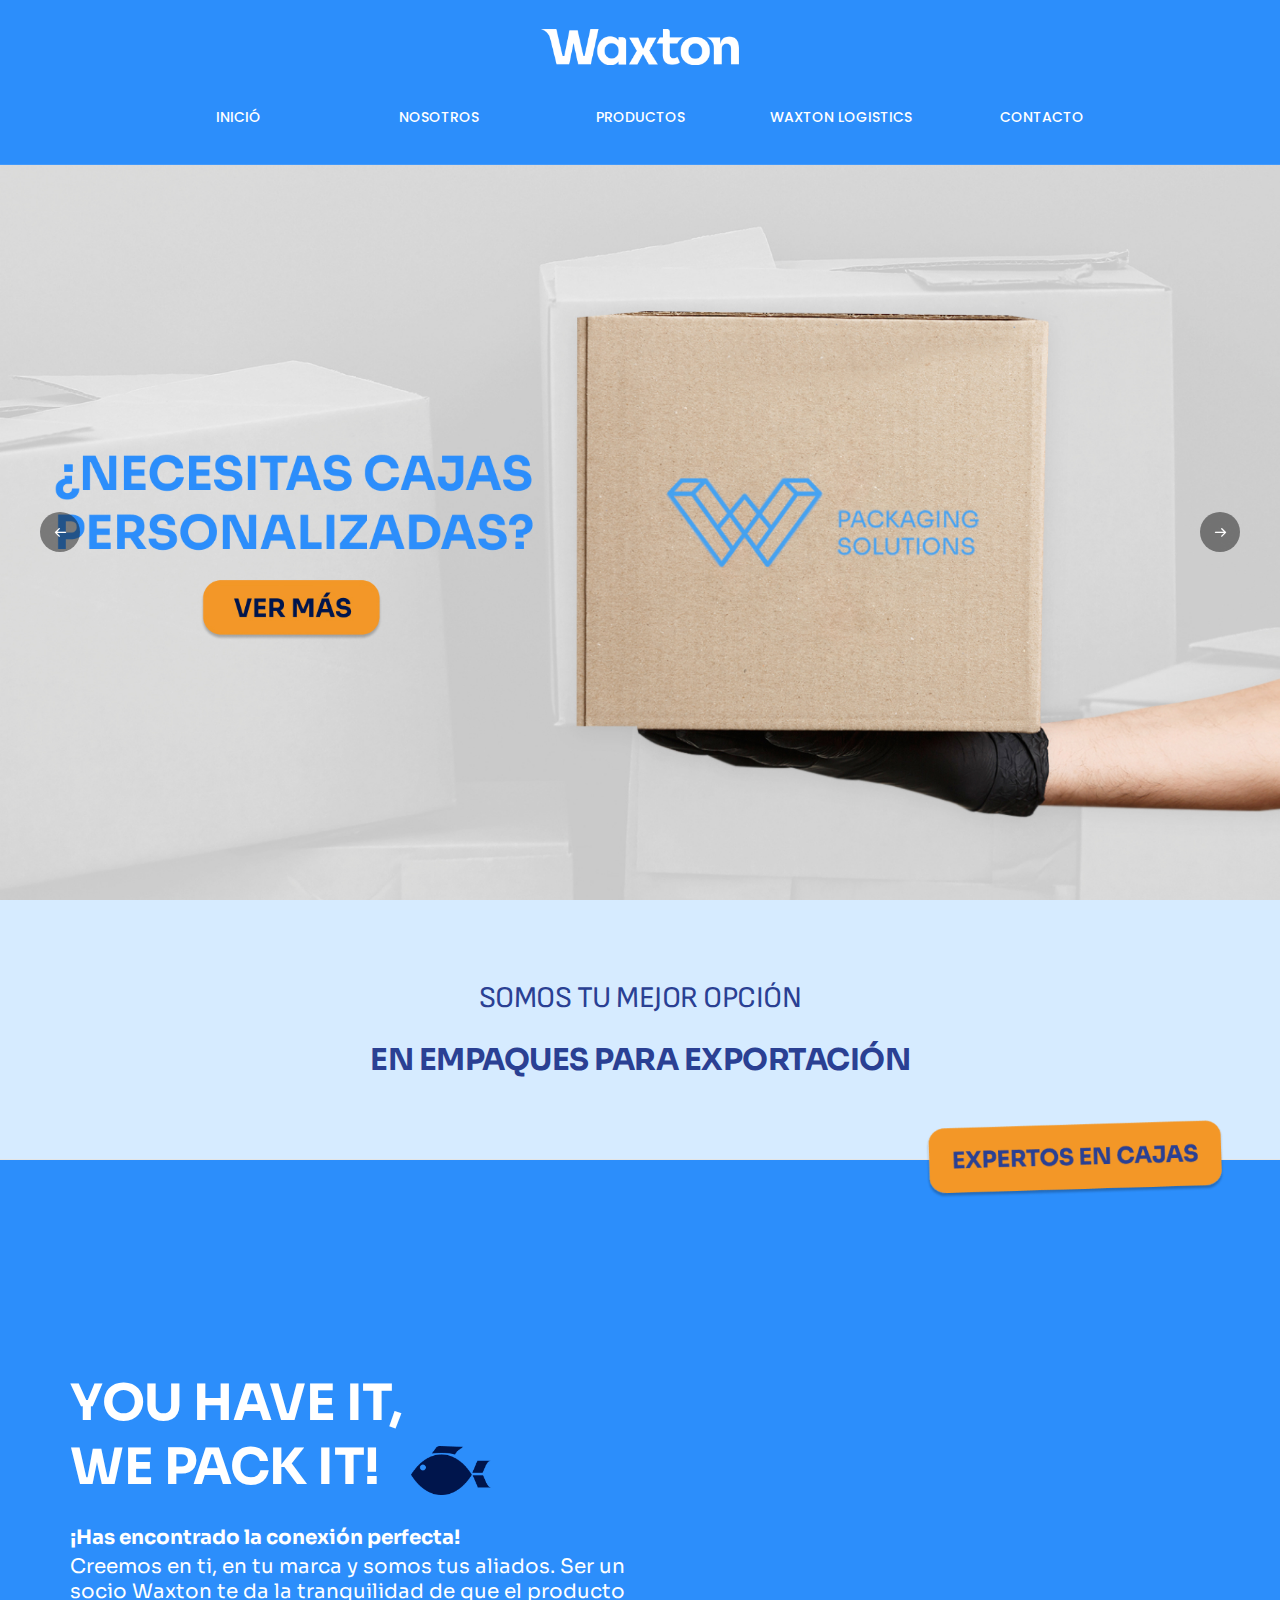
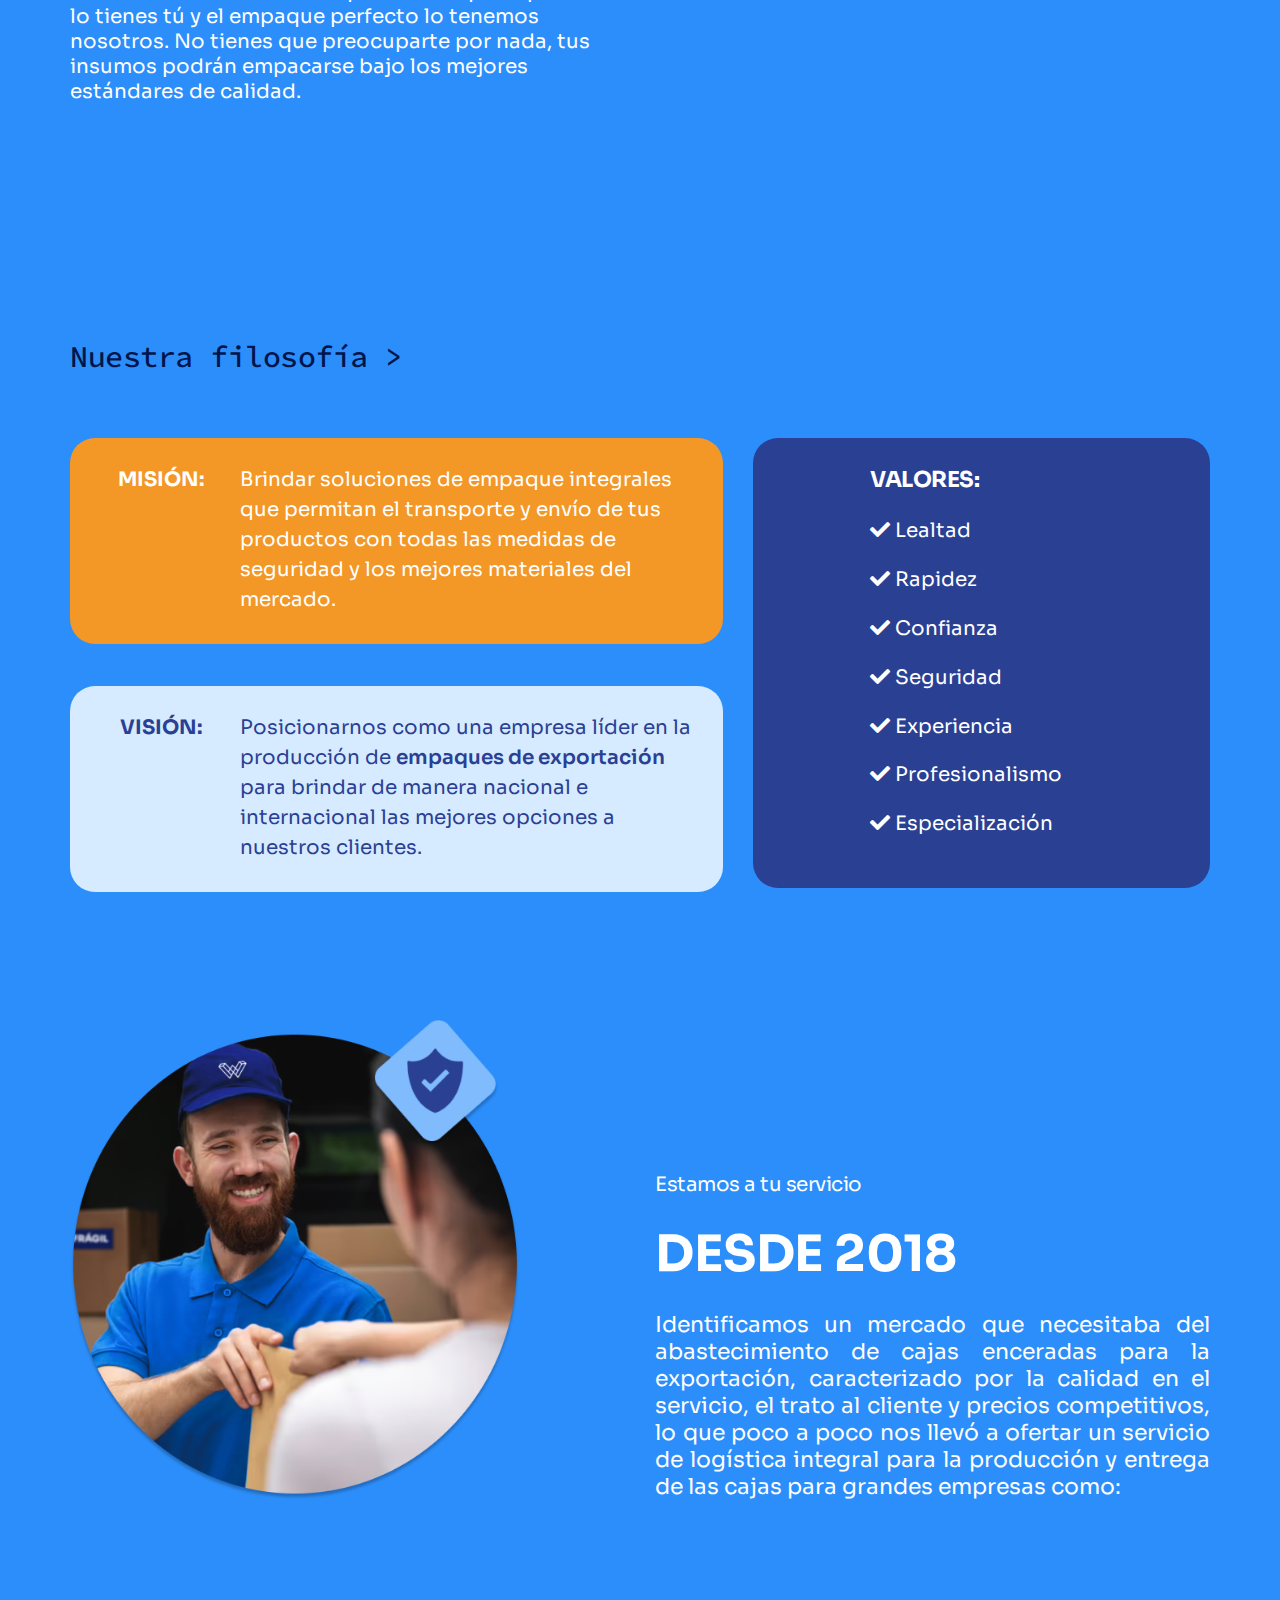
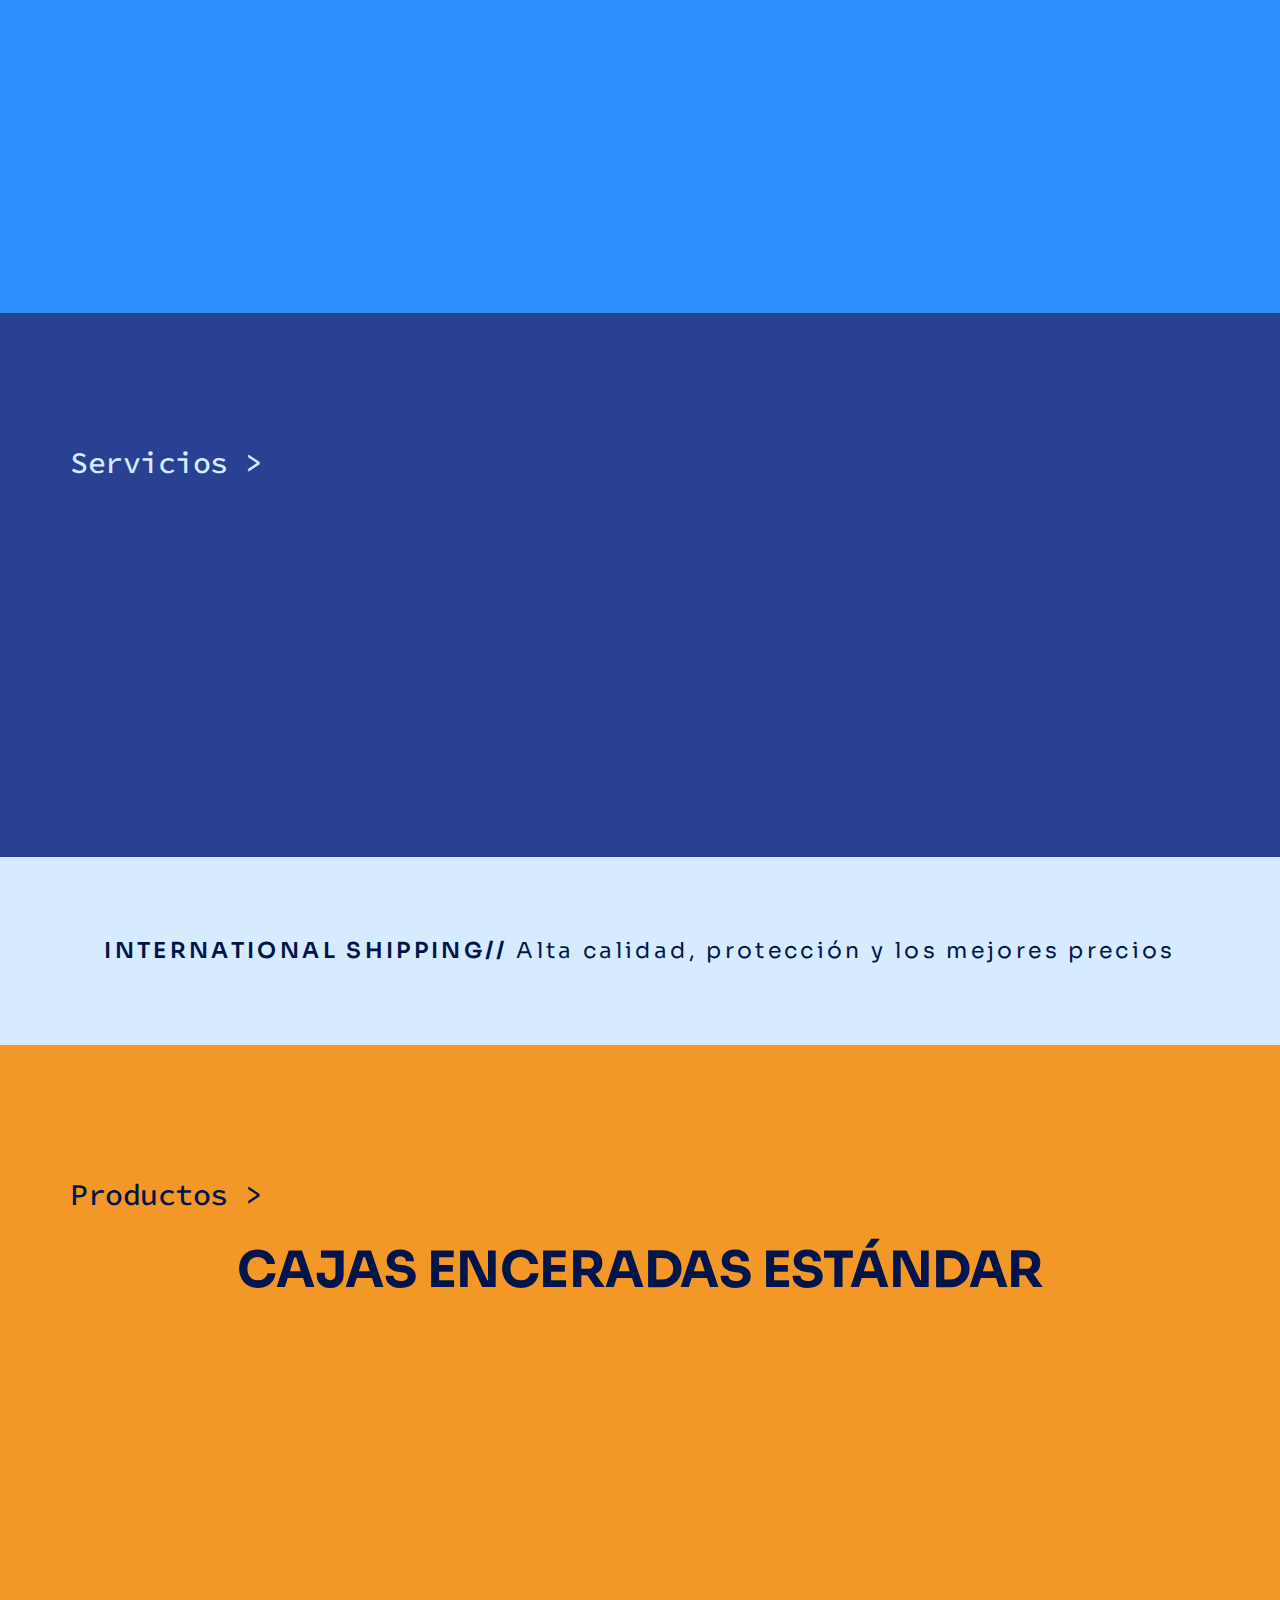
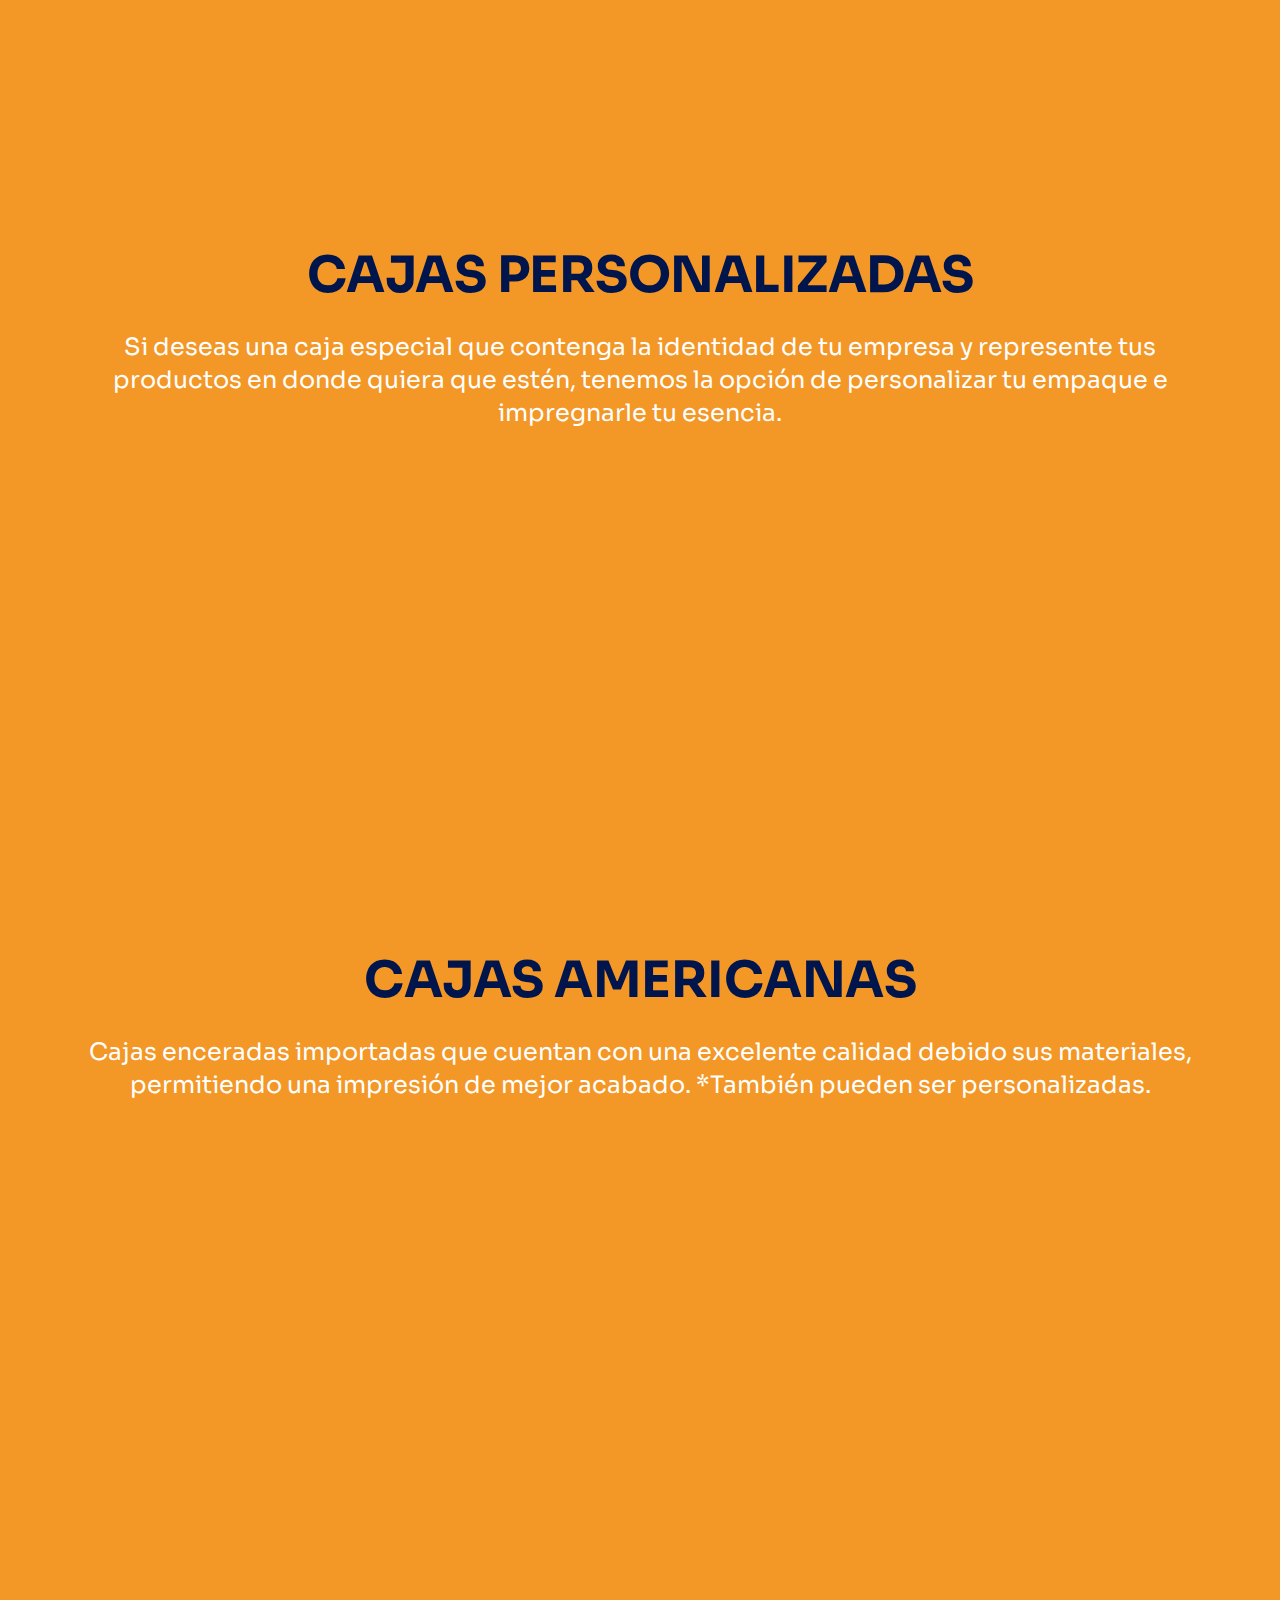
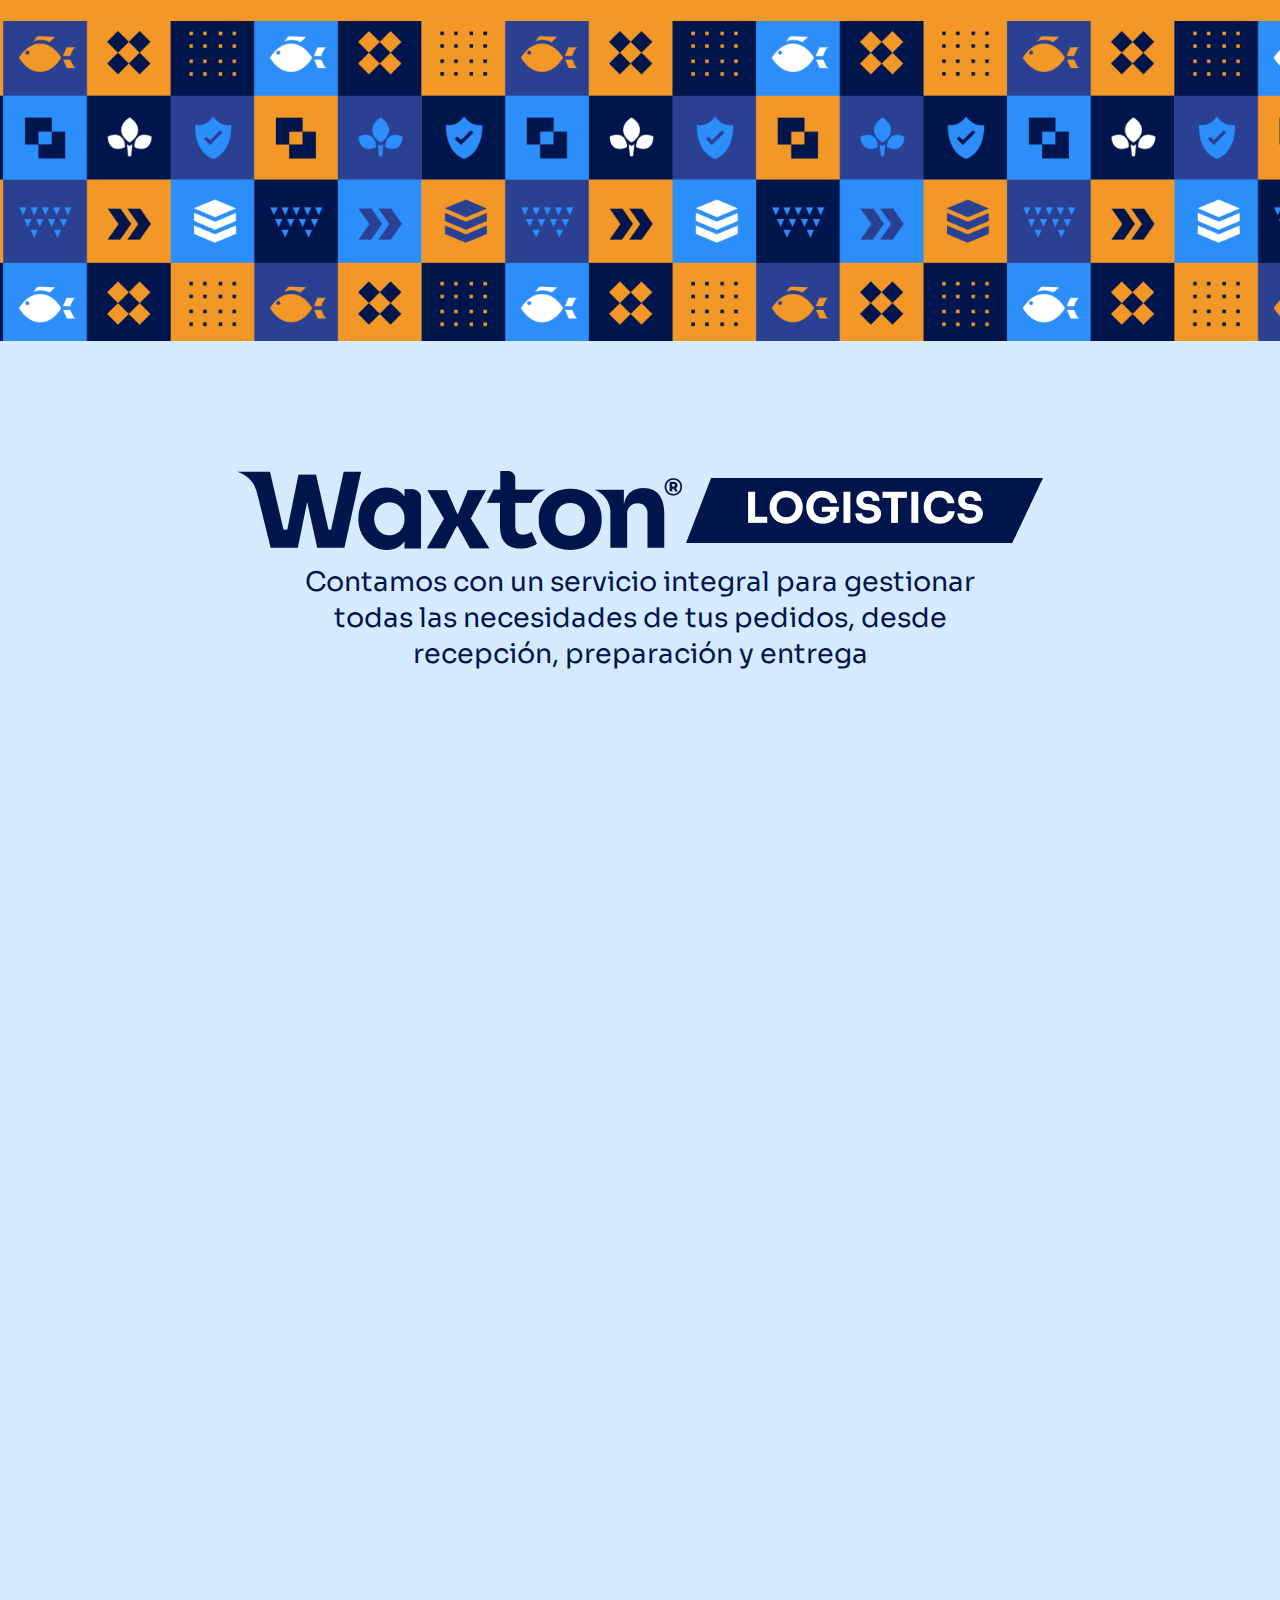
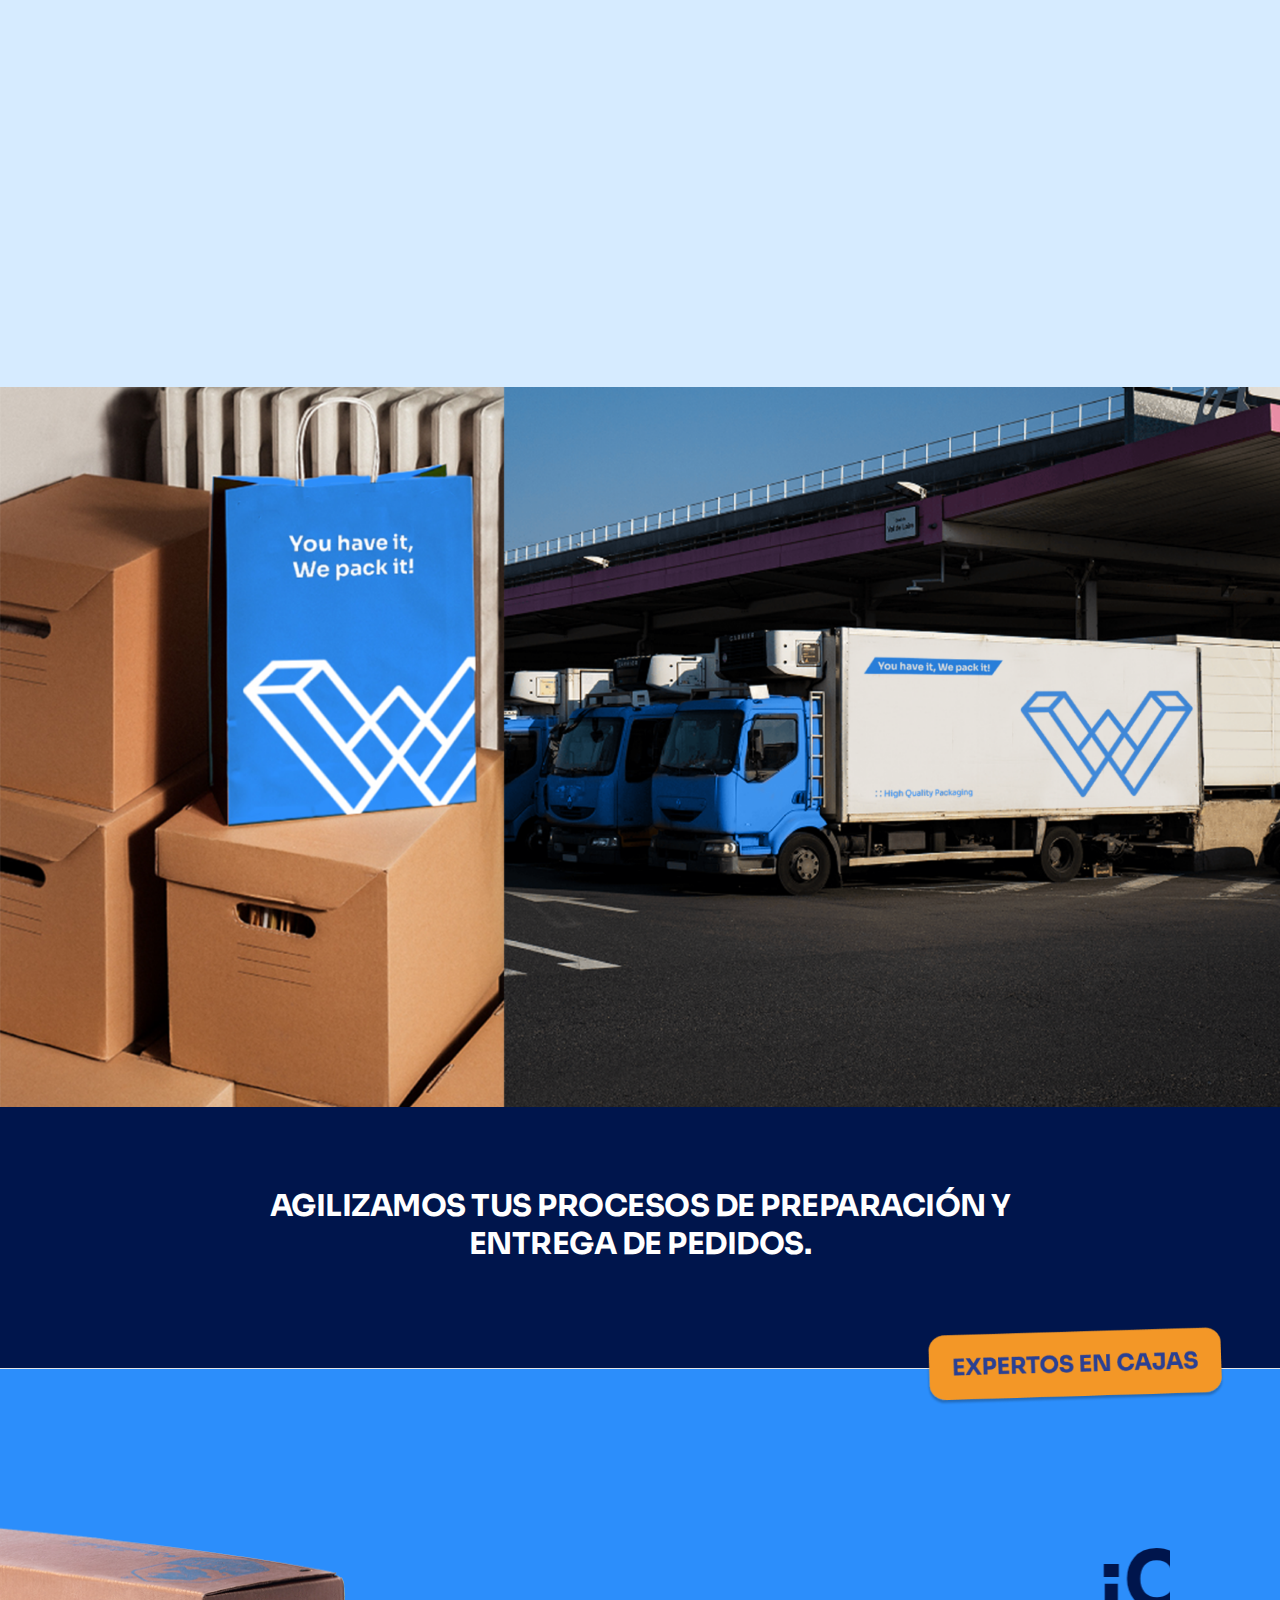
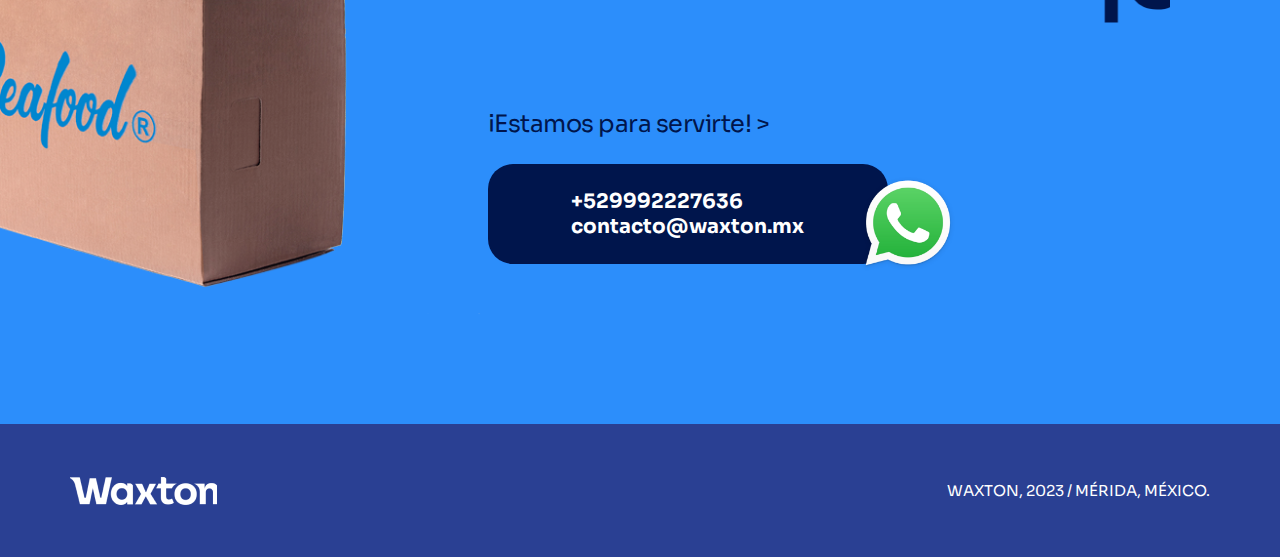
==== index.html @ 786e5a4b "Finish desing desktop" ====
<!doctype html>
<html class="no-js" lang="en">
    <head>
        <title>Waxton</title>
        <meta charset="utf-8">
        <meta http-equiv="X-UA-Compatible" content="IE=edge" />
        <meta name="author" content="ThemeZaa">
        <meta name="viewport" content="width=device-width,initial-scale=1.0,maximum-scale=1" />
        <meta name="description" content="Litho is a clean and modern design, BootStrap 5 responsive, business and portfolio multipurpose HTML5 template with 37+ ready homepage demos.">
        <!-- favicon icon -->
        <link rel="shortcut icon" href="images/favicon.png">
        <link rel="apple-touch-icon" href="images/apple-touch-icon-57x57.png">
        <link rel="apple-touch-icon" sizes="72x72" href="images/apple-touch-icon-72x72.png">
        <link rel="apple-touch-icon" sizes="114x114" href="images/apple-touch-icon-114x114.png">
        <!-- style sheets and font icons  -->
        <link rel="stylesheet" type="text/css" href="css/font-icons.min.css">
        <link rel="stylesheet" type="text/css" href="css/theme-vendors.min.css">
        <link rel="stylesheet" type="text/css" href="css/style.css" />
        <link rel="stylesheet" type="text/css" href="css/responsive.css" />
    </head>
    <body data-mobile-nav-style="classic">
        <!-- start header -->
        <header class="header-with-topbar">
            <nav class="navbar navbar-expand-lg navbar-dark flex-column justify-content-center border-bottom border-color-white-transparent header-light bg-client-blue navbar-boxed header-reverse-scroll top-space navbar-light fixed-top">
                <div class="container-fluid nav-header-container">
                    <div class="col-auto col-sm-6 col-lg-6  text-center">
                        <a class="navbar-brand" href="index.html">
                            <img src="images/logos/logo_waxton.png" data-at2x="images/logos/logo_waxton.png" alt="" class="default-logo">
                            <img src="images/logos/logo_waxton.png" data-at2x="images/logos/logo_waxton.png" alt="" class="alt-logo">
                            <img src="images/logos/logo_waxton.png" data-at2x="images/logos/logo_waxton.png" alt="" class="mobile-logo">
                        </a>
                    </div>
                </div>
                <div class="container-fluid nav-header-container">
                    <div class="col-auto col-lg-10 menu-order px-lg-0">
                        <button class="navbar-toggler float-end" type="button" data-bs-toggle="collapse" data-bs-target="#navbarNav" aria-controls="navbarNav" aria-label="Toggle navigation">
                            <span class="navbar-toggler-line"></span>
                            <span class="navbar-toggler-line"></span>
                            <span class="navbar-toggler-line"></span>
                            <span class="navbar-toggler-line"></span>
                        </button>
                        <div class="collapse navbar-collapse justify-content-center" id="navbarNav">
                            <ul class="navbar-nav alt-font">
                                <li class="nav-item dropdown megamenu">
                                    <a href="#inicio" class="nav-link">INICIÓ</a>
                                </li>
                                <li class="nav-item dropdown simple-dropdown">
                                    <a href="#nosotros" class="nav-link">NOSOTROS</a>
                                </li>
                                <li class="nav-item dropdown simple-dropdown">
                                    <a href="#productos" class="nav-link">PRODUCTOS</a>
                                </li>
                                <li class="nav-item dropdown megamenu">
                                    <a href="javascript:void(0);" class="nav-link">WAXTON LOGISTICS</a>
                                    
                                </li>
                                <li class="nav-item dropdown megamenu ">
                                    <a href="#contacto" class="nav-link">CONTACTO</a>
                                </li>
                            </ul>
                        </div>
                    </div>
                </div>
            </nav>
        </header>
        <!-- end header -->
        <div class="main-content">
            <!-- start section -->
            <section id="inicio" class="p-0" >
                <div class="container-fluid position-relative">
                    <div class="row">
                        <div class="swiper-container white-move full-screen p-0 md-h-650px sm-h-500px" data-slider-options='{ "slidesPerView": 1, "loop": true, "autoplay": { "delay": 4500, "disableOnInteraction": false },  "pagination": { "el": ".swiper-pagination", "clickable": true }, "navigation": { "nextEl": ".swiper-button-next-nav", "prevEl": ".swiper-button-previous-nav" }, "keyboard": { "enabled": true, "onlyInViewport": true }, "effect": "slide" }'>

                            <div class="swiper-wrapper">
                                <!-- start slider item -->
                                <div class="swiper-slide cover-background" style="background-image:url('images/slider/slider_1.jpg');">
                                    <!-- <div class="container h-100">
                                        <div class="row justify-content-left h-100">
                                            <div class="col-12 col-xl-5 col-sm-7 d-flex flex-column justify-content-center text-center align-items-center  h-100">
                                                <h1 class="slider-text-1">¿NECESITAS CAJAS PERSONALIZADAS?</h1>
                                                <a href="#!" class="btn btn-client">VER MÁS</a>
                                            </div>
                                        </div>
                                    </div> -->
                                </div>
                                <!-- end slider item -->
                                <!-- start slider item -->
                                <div class="swiper-slide cover-background" style="background-image:url('images/slider/montajespañol_1.png');">
                                    
                                </div>
                                <!-- end slider item -->
                                <!-- start slider item -->
                                <div class="swiper-slide cover-background" style="background-image:url('images/slider/Waxton.jpg');">

                                </div>
                                <!-- end slider item -->                          
                            </div>
                            <!-- start slider pagination -->
                            <div class="swiper-pagination swiper-light-pagination d-sm-none"></div>
                            <!-- end slider pagination -->
                            <!-- start slider navigation -->
                            <div class="swiper-button-next-nav swiper-button-next rounded-circle slider-navigation-style-07 d-none d-sm-flex"><i class="feather icon-feather-arrow-right"></i></div>
                            <div class="swiper-button-previous-nav swiper-button-prev rounded-circle slider-navigation-style-07 d-none d-sm-flex"><i class="feather icon-feather-arrow-left"></i></div>
                            <!-- end slider navigation -->
                        </div>
                    </div>
                </div>
            </section>
            <!-- end section -->
            <!-- start section -->
            <section class="half-section bg-client-blue2 border-bottom border-color-medium-gray">
                <div class="container position-relative">
                    <div class="row justify-content-center">
                        <div class="col-xl-8 text-center">
                            <h4 class="banner-subtitle">SOMOS TU MEJOR OPCIÓN</h4>
                            <h2 class="banner-title">EN EMPAQUES PARA EXPORTACIÓN</h2>
                        </div>
                        
                    </div>
                    <img class="position-absolute posicionamiento-button" src="images/icons/expertos-en-cajas.png" alt="button expertos">
                </div>
                
            </section>
            <!-- end section -->
            <!-- start section -->
            <section id="nosotros" class="background-position-left-bottom bg-client-blue background-no-repeat position-relative">
                <div class="container">
                    <div class="row align-items-center">
                        <div class="col-12 col-lg-6 ">
                            <h5 class="title-section-web-pack" data-wow-delay="0.1s">
                                YOU HAVE IT, <br>
                                WE PACK IT! &nbsp; <img width="80" height="50" src="images/icons/icon_pez.png" alt=""> 
                            </h5>
                            <span class="sub-title-section-web-pack mb-3">¡Has encontrado la conexión perfecta!</span>
                            <p class="parrafo-section-web-pack">
                                Creemos en ti, en tu marca y somos tus aliados. Ser un socio Waxton te da la tranquilidad de que el producto lo tienes tú y el empaque perfecto lo tenemos nosotros. No tienes que preocuparte por nada, tus insumos podrán empacarse bajo los mejores estándares de calidad.
                            </p>
                            
                        </div>
                        <div class="col-12 col-lg-6 position-relative z-index-1 md-margin-50px-bottom sm-margin-35px-bottom wow animate__fadeIn p-0" data-wow-delay="0.1s">
                            <img src="images/CAJA_1.png" alt="Imagen caja" />
                        </div>
                        
                    </div>
                </div>
                <div class="container padding-ten-top">
                    <div class="row">
                        <div class="col-xl-12 text-left">
                            <h3 class="title-filosofia">Nuestra filosofía ></h3>
                        </div>
                    </div>
                </div>
                <div class="container padding-three-top " >
                    <div class="row">
                        <div class="col-xl-7 ">
                            <div class="container bg-orange-client p-2rem mb-5">
                                <div class="row">
                                    <div class="col-xl-3 p-0 text-center">
                                        <span class="mision-title">MISIÓN:</span>
                                    </div>
                                    <div class="col-xl-9 p-0">
                                        <span class="info-mision">
                                            Brindar soluciones de empaque integrales que permitan el transporte y envío de tus productos con todas las medidas de seguridad y los mejores materiales del mercado.
                                        </span>
                                    </div>
                                </div>
                            </div>
                            <div class="container bg-client-blue2 border-radius-25px p-2rem">
                                <div class="row">
                                    <div class="col-xl-3 p-0 text-center">
                                        <span class="vision-title">VISIÓN:</span>
                                    </div>
                                    <div class="col-xl-9 p-0">
                                        <span class="info-vision">
                                            Posicionarnos como una empresa líder en la producción de <strong>empaques de exportación</strong>  para brindar de manera nacional e internacional las mejores opciones a nuestros clientes.
                                        </span>
                                    </div>
                                </div>
                            </div>
                        </div>
                        <div class="col-xl-5">
                            
                            <div class="container bg-client-blue3 p-2rem border-radius-25px">
                                <div class="row justify-content-center">
                                    <div class="col-xl-7 section-valores">
                                        <h3 class="valores-title">VALORES:</h3>
                                        <ul class="list-valores" >
                                            <li><i class="fa fa-check mr-5" aria-hidden="true"></i> Lealtad</li>
                                            <li><i class="fa fa-check mr-5" aria-hidden="true"></i> Rapidez</li>
                                            <li><i class="fa fa-check mr-5" aria-hidden="true"></i> Confianza</li>
                                            <li><i class="fa fa-check mr-5" aria-hidden="true"></i> Seguridad</li>
                                            <li><i class="fa fa-check mr-5" aria-hidden="true"></i> Experiencia</li>
                                            <li><i class="fa fa-check mr-5" aria-hidden="true"></i> Profesionalismo</li>
                                            <li><i class="fa fa-check mr-5" aria-hidden="true"></i> Especialización</li>
                                                  
                                        </ul>
                                    </div>
                                </div>
                            </div>
                        </div>
                    </div>
                </div>
                <div  class="container padding-ten-top">
                    <div class="row">
                        <div class="col-xl-6">
                            <img width="450" src="images/logos/Group_8.png" alt="Group_8">
                        </div>
                        <div class="col-xl-6 container-info">
                            <h4 class="info-subtitle">Estamos a tu servicio</h4>
                            <h2 class="info-title">DESDE 2018</h2>
                            <span class="info-description">
                                Identificamos un mercado que necesitaba del abastecimiento de cajas enceradas para la exportación, caracterizado por la calidad en el servicio, el trato al cliente y precios competitivos, lo que poco a poco nos llevó a ofertar un servicio de logística integral para la producción y entrega de las cajas para grandes empresas como:
                            </span>
                        </div>
                    </div>
                </div>
                <div class="container padding-ten-top">
                    <div class="row row-cols-1 row-cols-lg-4 row-cols-sm-2 client-logo-style-03 align-items-flex-end">
                        <!-- start client logo item -->
                        <div class="col text-center sm-no-margin wow animate__fadeIn" data-wow-delay="0.2s">
                            <a href="#" class="client-logo"><img alt="" src="images/empresas/juanFish.png"></a>
                        </div>
                        <!-- end client logo item -->
                        <!-- start client logo item -->
                        <div class="col text-center sm-no-margin wow animate__fadeIn" data-wow-delay="0.4s">
                            <a href="#" class="client-logo"><img alt="" src="images/empresas/Fish.png"></a>
                        </div>
                        <!-- end client logo item -->
                        <!-- start client logo item -->
                        <div class="col text-center sm-no-margin wow animate__fadeIn" data-wow-delay="0.6s">
                            <a href="#" class="client-logo"><img alt="" src="images/empresas/global_fisheries.png"></a>
                        </div>
                        <!-- end client logo item -->
                        <!-- start client logo item -->
                        <div class="col text-center sm-no-margin wow animate__fadeIn" data-wow-delay="0.8s">
                            <a href="#" class="client-logo"><img alt="" src="images/empresas/donsaro-seafood.png"></a>
                        </div>
                        <!-- end client logo item -->
                    </div>
                </div>

            </section>
            <!-- end section -->
            <!-- start section -->
            <section id="servicios" class="background-position-left-bottom background-no-repeat bg-client-blue3" >
                <div class="container">
                    <div class="row">
                        <div class="col-xl-6">
                            <h2 class="title-servicios">Servicios ></h2>
                        </div>
                    </div>
                </div>
                <div class="container padding-three-top">
                    <div class="row align-items-center">
                        <div class="col-12 col-lg-6 position-relative z-index-1 md-margin-50px-bottom sm-margin-35px-bottom wow animate__fadeIn" data-wow-delay="0.1s">
                            <div class="swiper-slide box-shadow-small box-shadow-extra-large-hover">
                                <div class="position-relative container-produccion padding-3-rem-all md-padding-4-rem-lr">
                                    <div class="bg-orange-client text-small font-weight-500 alt-font text-blue-client text-uppercase position-absolute top-minus-15px right-33 padding-5px-tb padding-20px-lr text-button-card">PRODUCCIÓN</div>
                                    <span class="text-pruduccion">
                                        Fabricación de cajas de cartón enceradas para la exportación de productos.
                                    </span>
                                    <img class="text-small font-weight-500 alt-font text-blue-client text-uppercase position-absolute bottom-minus-24px right-6 padding-5px-tb padding-20px-lr text-button-card" src="images/icons/icon-produccion.png" alt="Icon produccion" width="120">

                                    
                                </div>
                            </div>
                        </div>
                        <div class="col-12 col-lg-6 position-relative z-index-1 md-margin-50px-bottom sm-margin-35px-bottom wow animate__fadeIn" data-wow-delay="0.1s">
                            <div class="swiper-slide box-shadow-small box-shadow-extra-large-hover">
                                <div class="position-relative container-produccion padding-3-rem-all md-padding-4-rem-lr">
                                    <div class="bg-orange-client text-small font-weight-500 alt-font text-blue-client text-uppercase position-absolute top-minus-15px right-33 padding-5px-tb padding-20px-lr text-button-card">LOGÍSTICA</div>
                                    <span class="text-pruduccion">
                                        Servicio de logística: <br>
                                        Almacenamiento, servicio de entregas e inventario.
                                    </span>
                                    <img class="text-small font-weight-500 alt-font text-blue-client text-uppercase position-absolute bottom-minus-24px right-6 padding-5px-tb padding-20px-lr text-button-card" src="images/icons/icon-logistica.png" alt="Icon logística" width="120">

                                    
                                </div>
                            </div>
                        </div>
                    </div>
                </div>
            </section>
            <!-- end section -->
            <!-- start section -->
            <section class="half-section bg-client-blue2 border-bottom border-color-medium-gray">
                <div class="container ">
                    <div class="row justify-content-center">
                        <div class="col-xl-12 text-center">
                            <h2 class="banner-title2"> <strong>INTERNATIONAL SHIPPING//</strong> Alta calidad, protección y los mejores precios</h2>
                        </div>
                        
                    </div>
                </div>
            </section>
            <!-- end section -->
            <!-- start section -->
            <section id="productos" class="background-position-left-bottom background-no-repeat bg-orange-client border-radius-0px" >
                <div class="container">
                    <div class="row">
                        <div class="col-xl-6">
                            <h2 class="title-productos">Productos ></h2>
                        </div>
                    </div>
                </div>
                <div class="container">
                    <div class="row justify-content-center">
                        <div class="col-xl-12 ">
                            <h2 class="title-productos-cards">CAJAS ENCERADAS ESTÁNDAR</h2>
                        </div>
                    </div>
                </div>
                <div class="container padding-three-top">
                    <div class="row align-items-center">
                        <div class="col-12 col-lg-4 position-relative z-index-1 md-margin-50px-bottom sm-margin-35px-bottom wow animate__fadeIn" data-wow-delay="0.1s">
                            <div class="swiper-slide box-shadow-small box-shadow-extra-large-hover">
                                <div class="position-relative container-product md-padding-4-rem-lr">
                                    <img loading="lazy" src="images/cards/card-1.png" alt="card 1">
                                    <div class="bg-client-blue4 text-small font-weight-500 alt-font text-blue-client text-uppercase position-absolute bottom-minus-25px  padding-5px-tb padding-20px-lr text-button-card2 border-radius-25px">Caja <br> 55 Lb</div>

                                    
                                </div>
                            </div>
                        </div>
                        <div class="col-12 col-lg-4 position-relative z-index-1 md-margin-50px-bottom sm-margin-35px-bottom wow animate__fadeIn" data-wow-delay="0.1s">
                            <div class="swiper-slide box-shadow-small box-shadow-extra-large-hover">
                                <div class="position-relative container-product md-padding-4-rem-lr">
                                    <img loading="lazy" class="border-radius-25px" src="images/cards/card_2.png" alt="card 2">
                                    <div class="bg-client-blue4 text-small font-weight-500 alt-font text-blue-client text-uppercase position-absolute bottom-minus-25px  padding-5px-tb padding-20px-lr text-button-card2 border-radius-25px">Caja <br> 55 Lb</div>
                                </div>
                            </div>
                        </div>
                        <div class="col-12 col-lg-4 position-relative z-index-1 md-margin-50px-bottom sm-margin-35px-bottom wow animate__fadeIn" data-wow-delay="0.1s">
                            <div class="swiper-slide box-shadow-small box-shadow-extra-large-hover">
                                <div class="position-relative container-product md-padding-4-rem-lr">
                                    <img loading="lazy" class="border-radius-25px" src="images/cards/card_3.png" alt="card 3">
                                    <div class="bg-client-blue4 text-small font-weight-500 alt-font text-blue-client text-uppercase position-absolute bottom-minus-25px  padding-5px-tb padding-20px-lr text-button-card2 border-radius-25px">Tapa Extendida<br> 55lb</div>
                                </div>
                            </div>
                        </div>
                    </div>
                </div>
                <div class="container padding-ten-top">
                    <div class="col-xl-12 ">
                        <h2 class="title-productos-cards">CAJAS PERSONALIZADAS</h2>
                    </div>
                </div>
                <div class="container ">
                    <div class="col-xl-12 text-center">
                        <span class="description-productos-cards">
                            Si deseas una caja especial que contenga la identidad de tu empresa y represente tus productos en donde quiera que estén, tenemos la opción de personalizar tu empaque e impregnarle tu esencia.
                        </span>
                    </div>
                </div>
                <div class="container padding-three-top">
                    <div class="row align-items-center">
                        <div class="col-12 col-lg-4 position-relative z-index-1 md-margin-50px-bottom sm-margin-35px-bottom wow animate__fadeIn" data-wow-delay="0.1s">
                            <div class="swiper-slide box-shadow-small box-shadow-extra-large-hover">
                                <div class="position-relative container-product md-padding-4-rem-lr">
                                    <img loading="lazy" src="images/cards/card_4.png" alt="card 4">
                                    <div class="bg-client-blue4 text-small font-weight-500 alt-font text-blue-client text-uppercase position-absolute bottom-minus-25px  padding-5px-tb padding-20px-lr text-button-card2 border-radius-25px">Caja <br> 55 Lb</div>

                                    
                                </div>
                            </div>
                        </div>
                        <div class="col-12 col-lg-4 position-relative z-index-1 md-margin-50px-bottom sm-margin-35px-bottom wow animate__fadeIn" data-wow-delay="0.1s">
                            <div class="swiper-slide box-shadow-small box-shadow-extra-large-hover">
                                <div class="position-relative container-product md-padding-4-rem-lr">
                                    <img loading="lazy" class="border-radius-25px" src="images/cards/card_5.png" alt="card 5">
                                    <div class="bg-client-blue4 text-small font-weight-500 alt-font text-blue-client text-uppercase position-absolute bottom-minus-25px  padding-5px-tb padding-20px-lr text-button-card2 border-radius-25px">Caja <br> 110 Lb</div>
                                </div>
                            </div>
                        </div>
                        <div class="col-12 col-lg-4 position-relative z-index-1 md-margin-50px-bottom sm-margin-35px-bottom wow animate__fadeIn" data-wow-delay="0.1s">
                            <div class="swiper-slide box-shadow-small box-shadow-extra-large-hover">
                                <div class="position-relative container-product md-padding-4-rem-lr">
                                    <img loading="lazy" class="border-radius-25px" src="images/cards/card_6.png" alt="card 6">
                                    <div class="bg-client-blue4 text-small font-weight-500 alt-font text-blue-client text-uppercase position-absolute bottom-minus-25px  padding-5px-tb padding-20px-lr text-button-card2 border-radius-25px">Caja<br> Especial</div>
                                </div>
                            </div>
                        </div>
                    </div>
                </div>
                <div class="container padding-ten-top">
                    <div class="col-xl-12 ">
                        <h2 class="title-productos-cards">CAJAS AMERICANAS</h2>
                    </div>
                </div>
                <div class="container ">
                    <div class="col-xl-12 text-center">
                        <span class="description-productos-cards">
                            Cajas enceradas importadas que cuentan con una excelente calidad debido sus materiales, permitiendo una impresión de mejor acabado. *También pueden ser personalizadas.
                        </span>
                    </div>
                </div>
                <div class="container padding-three-top">
                    <div class="row align-items-center justify-content-center">
                        <div class="col-12 col-lg-4 position-relative z-index-1 md-margin-50px-bottom sm-margin-35px-bottom wow animate__fadeIn" data-wow-delay="0.1s">
                            <div class="swiper-slide box-shadow-small box-shadow-extra-large-hover">
                                <div class="position-relative container-product md-padding-4-rem-lr">
                                    <img loading="lazy" src="images/cards/card_7.png" alt="card 7">
                                    <div class="bg-client-blue4 text-small font-weight-500 alt-font text-blue-client text-uppercase position-absolute bottom-minus-25px  padding-5px-tb padding-20px-lr text-button-card2 border-radius-25px">Caja <br> 55 Lb</div>

                                    
                                </div>
                            </div>
                        </div>
                        <div class="col-12 col-lg-4 position-relative z-index-1 md-margin-50px-bottom sm-margin-35px-bottom wow animate__fadeIn" data-wow-delay="0.1s">
                            <div class="swiper-slide box-shadow-small box-shadow-extra-large-hover">
                                <div class="position-relative container-product md-padding-4-rem-lr">
                                    <img loading="lazy" class="border-radius-25px" src="images/cards/card-8.png" alt="card 8">
                                    <div class="bg-client-blue4 text-small font-weight-500 alt-font text-blue-client text-uppercase position-absolute bottom-minus-25px  padding-5px-tb padding-20px-lr text-button-card2 border-radius-25px">Caja <br> 110 Lb</div>
                                </div>
                            </div>
                        </div>
                        
                    </div>
                </div>
            </section>
            <!-- end section -->
            <section class="big-section cover-background" style="background-image:url('images/banner/img-banner.png');">
            </section>
            <!-- start section -->
            <section id="" class="background-position-left-bottom background-no-repeat bg-client-blue2" >
                <div class="container">
                    <div class="row justify-content-center">
                        <div class="col-xl-12 text-center ">
                            <img src="images/logos/Recurso7_1.png" alt="">
                            <img src="images/logos/Recurso_11.png" alt="">
                        </div>
                    </div>
                </div>
                <div class="container margin-15px-top ">
                    <div class="row justify-content-center">
                        <div class="col-xl-8 text-center">
                            <span class="description-servicios-cards">
                                Contamos con un servicio integral para gestionar todas las necesidades de tus pedidos, desde recepción, preparación y entrega
                            </span>
                        </div>
                    </div>
                    
                </div>
                <div class="container padding-ten-top">
                    <div class="row align-items-center services-card">
                        <div class="col-12 col-lg-11 position-relative z-index-1 md-margin-50px-bottom sm-margin-35px-bottom wow animate__fadeIn" data-wow-delay="0.1s">
                            <div class="swiper-slide box-shadow-small box-shadow-extra-large-hover">
                                <div class="position-relative container-services padding-3-rem-all md-padding-4-rem-lr">
                                    <div class="text-small font-weight-500 alt-font text-blue-client text-uppercase position-absolute top-minus-60px left-0 padding-5px-tb padding-20px-lr text-number-card">1</div>
                                    <div class="row align-items-center">
                                        <div class="col-xl-4">
                                            <span class="services-one-title">
                                                RECEPCIÓN <br> DEL PEDIDO
                                            </span>
                                        </div>
                                        <div class="col-xl-2">
                                            <img src="images/icons/Arrow_2.png" alt="Arrow_2">
                                        </div>
                                        <div class="col-xl-6">
                                            <span class="services-one-description">
                                                Nos encargamos de recibir todos los pedidos que se realicen, procurando contar con inventario eficaz para lograr un “flujo tenso”, es decir garantizar que los productos lleguen a tu almacén justo a tiempo para servirlos.
                                            </span>
                                        </div>

                                    </div>
                                    
                                </div>
                            </div>
                        </div>
                        <div class="col-12 col-lg-11 position-relative z-index-1 md-margin-50px-bottom sm-margin-35px-bottom wow animate__fadeIn" data-wow-delay="0.1s">
                            <div class="swiper-slide box-shadow-small box-shadow-extra-large-hover">
                                <div class="position-relative container-services padding-3-rem-all md-padding-4-rem-lr">
                                    <div class="text-small font-weight-500 alt-font text-blue-client text-uppercase position-absolute top-minus-60px left-0 padding-5px-tb padding-20px-lr text-number-card">2</div>
                                    <div class="row align-items-center">
                                        <div class="col-xl-4">
                                            <span class="services-one-title">
                                                ALMACENAMIENTO
                                            </span>
                                        </div>
                                        <div class="col-xl-2">
                                            <img src="images/icons/Arrow_2.png" alt="Arrow_2">
                                        </div>
                                        <div class="col-xl-6">
                                            <span class="services-one-description">
                                                Al ya recibir tus cajas en nuestro almacén te proporcionaremos inventarios semanales para la constante actualización del inventario disponible.
                                            </span>
                                        </div>

                                    </div>
                                    
                                </div>
                            </div>
                        </div>
                        <div class="col-12 col-lg-11 position-relative z-index-1 md-margin-50px-bottom sm-margin-35px-bottom wow animate__fadeIn" data-wow-delay="0.1s">
                            <div class="swiper-slide box-shadow-small box-shadow-extra-large-hover">
                                <div class="position-relative container-services padding-3-rem-all md-padding-4-rem-lr">
                                    <div class="text-small font-weight-500 alt-font text-blue-client text-uppercase position-absolute top-minus-60px left-0 padding-5px-tb padding-20px-lr text-number-card">3</div>
                                    <div class="row align-items-center">
                                        <div class="col-xl-4">
                                            <span class="services-one-title">
                                                PREPARACIÓN <br> Y ENVÍO DEL PEDIDO
                                            </span>
                                        </div>
                                        <div class="col-xl-2">
                                            <img src="images/icons/Arrow_2.png" alt="Arrow_2">
                                        </div>
                                        <div class="col-xl-6">
                                            <span class="services-one-description">
                                                Cada pedido recibido será preparado y entregado en menos de 24 horas, proporcionando con ello notas de entrega y actualizaciones de inventario.
                                            </span>
                                        </div>

                                    </div>
                                    
                                </div>
                            </div>
                        </div>
                        <div class="col-12 col-lg-11 position-relative z-index-1 md-margin-50px-bottom sm-margin-35px-bottom wow animate__fadeIn" data-wow-delay="0.1s">
                            <div class="swiper-slide box-shadow-small box-shadow-extra-large-hover">
                                <div class="position-relative container-services padding-3-rem-all md-padding-4-rem-lr">
                                    <div class="text-small font-weight-500 alt-font text-blue-client text-uppercase position-absolute top-minus-60px left-0 padding-5px-tb padding-20px-lr text-number-card">4</div>
                                    <div class="row align-items-center">
                                        <div class="col-xl-4">
                                            <span class="services-one-title">
                                                GESTIÓN DE <br> DEVOLUCIONES
                                            </span>
                                        </div>
                                        <div class="col-xl-2">
                                            <img src="images/icons/Arrow_2.png" alt="Arrow_2">
                                        </div>
                                        <div class="col-xl-6">
                                            <span class="services-one-description">
                                                En caso de ser requerido contamos con la capacidad para gestionar devoluciones e ingresarlas a nuestro almacén.
                                            </span>
                                        </div>

                                    </div>
                                    
                                </div>
                            </div>
                        </div>
                    </div>
                </div>
            </section>
            <!-- end section -->
            <section class="banner-background">
                <img width="100%" src="images/banner/waxtonmontajet_3.png" alt="banner2">
            </section>
            <!-- start section -->
            <section class="half-section bg-client-blue4 border-bottom border-color-medium-gray">
                <div class="container position-relative">
                    <div class="row justify-content-center">
                        <div class="col-xl-8 text-center">
                            <h2 class="banner-title3">
                                AGILIZAMOS TUS PROCESOS DE PREPARACIÓN Y 
                                <br> ENTREGA DE PEDIDOS.</h2>
                        </div>
                        
                    </div>
                    <img class="position-absolute posicionamiento-button" src="images/icons/expertos-en-cajas.png" alt="button expertos">
                </div>
                
            </section>
            <!-- end section -->
            <!-- start section -->
            <section id="contacto" class="background-position-left-bottom background-no-repeat bg-client-blue p-0" >
                <div class="container padding-five-top m-0 padding-five-bottom max-width-100-porcent">
                    <div class="row align-items-center ">
                        <div class="col-6 col-lg-5 p-0">
                            <img src="images/logos/CAJA2.png" alt="caja 2">
                        </div>
                        <div class="col-6 col-lg-7 p-0">
                            <marquee class="marquee-contact" behavior="scroll" direction="left">¡CONTÁCTANOS! - ¡CONTÁCTANOS! - ¡CONTÁCTANOS!</marquee>

                            <h4 class="subtitle-section-contact padding-ten-top">¡Estamos para servirte! ></h4>
                            <div class="bg-client-blue4  text-button-contact position-relative">
                                +529992227636 <br>
                                contacto@waxton.mx

                                <img class="icon-whatssap" src="images/icons/WhatsApp_icon.png" alt="Whatssap icon">
                            </div>
                        </div>
                        
                    </div>
                </div>
            </section>
            <!-- end section -->
        </div>
        <footer class="footer-dark  " >
            <div class="footer-bottom padding-four-top padding-four-bottom d-inline-block w-100 bg-client-blue3">
                <div class="container"> 
                    <div class="row align-items-center">
                        <div class="col-12 col-sm-4 text-center text-sm-start xs-margin-20px-bottom">
                            <a href="#!" class="footer-logo"><img src="images/logos/logo-footer.png" data-at2x="images/logos/logo-footer.png" alt=""></a>
                        </div>
                        <div class="col-12 col-sm-8 text-center text-sm-end last-paragraph-no-margin">
                            <p class="footer-text">WAXTON, 2023 / MÉRIDA, MÉXICO.</p>
                        </div>
                    </div>
                </div>
            </div>
        </footer>
        <!-- start scroll to top -->
        <a class="scroll-top-arrow" href="javascript:void(0);"><i class="feather icon-feather-arrow-up"></i></a>
        <!-- end scroll to top -->
        <!-- javascript -->
        <script type="text/javascript" src="js/jquery.min.js"></script>
        <script type="text/javascript" src="js/theme-vendors.min.js"></script>
        <script type="text/javascript" src="js/main.js"></script>
    </body>
</html>
---- css/font-icons.min.css ----
/*
Font awesome
Version: 5.15.4 
Plugin URI: https://fontawesome.com
License: License - https://fontawesome.com/license/free (Icons: CC BY 4.0, Fonts: SIL OFL 1.1, Code: MIT License)
*/
.fa,.fab,.fad,.fal,.far,.fas{-moz-osx-font-smoothing:grayscale;-webkit-font-smoothing:antialiased;display:inline-block;font-style:normal;font-variant:normal;text-rendering:auto;line-height:1}.fa-lg{font-size:1.33333em;line-height:.75em;vertical-align:-.0667em}.fa-xs{font-size:.75em}.fa-sm{font-size:.875em}.fa-1x{font-size:1em}.fa-2x{font-size:2em}.fa-3x{font-size:3em}.fa-4x{font-size:4em}.fa-5x{font-size:5em}.fa-6x{font-size:6em}.fa-7x{font-size:7em}.fa-8x{font-size:8em}.fa-9x{font-size:9em}.fa-10x{font-size:10em}.fa-fw{text-align:center;width:1.25em}.fa-ul{list-style-type:none;margin-left:2.5em;padding-left:0}.fa-ul>li{position:relative}.fa-li{left:-2em;position:absolute;text-align:center;width:2em;line-height:inherit}.fa-border{border:.08em solid #eee;border-radius:.1em;padding:.2em .25em .15em}.fa-pull-left{float:left}.fa-pull-right{float:right}.fa.fa-pull-left,.fab.fa-pull-left,.fal.fa-pull-left,.far.fa-pull-left,.fas.fa-pull-left{margin-right:.3em}.fa.fa-pull-right,.fab.fa-pull-right,.fal.fa-pull-right,.far.fa-pull-right,.fas.fa-pull-right{margin-left:.3em}.fa-spin{-webkit-animation:fa-spin 2s linear infinite;animation:fa-spin 2s linear infinite}.fa-pulse{-webkit-animation:fa-spin 1s steps(8) infinite;animation:fa-spin 1s steps(8) infinite}@-webkit-keyframes fa-spin{0%{-webkit-transform:rotate(0deg);transform:rotate(0deg)}to{-webkit-transform:rotate(1turn);transform:rotate(1turn)}}@keyframes fa-spin{0%{-webkit-transform:rotate(0deg);transform:rotate(0deg)}to{-webkit-transform:rotate(1turn);transform:rotate(1turn)}}.fa-rotate-90{-ms-filter:"progid:DXImageTransform.Microsoft.BasicImage(rotation=1)";-webkit-transform:rotate(90deg);transform:rotate(90deg)}.fa-rotate-180{-ms-filter:"progid:DXImageTransform.Microsoft.BasicImage(rotation=2)";-webkit-transform:rotate(180deg);transform:rotate(180deg)}.fa-rotate-270{-ms-filter:"progid:DXImageTransform.Microsoft.BasicImage(rotation=3)";-webkit-transform:rotate(270deg);transform:rotate(270deg)}.fa-flip-horizontal{-ms-filter:"progid:DXImageTransform.Microsoft.BasicImage(rotation=0, mirror=1)";-webkit-transform:scaleX(-1);transform:scaleX(-1)}.fa-flip-vertical{-webkit-transform:scaleY(-1);transform:scaleY(-1)}.fa-flip-both,.fa-flip-horizontal.fa-flip-vertical,.fa-flip-vertical{-ms-filter:"progid:DXImageTransform.Microsoft.BasicImage(rotation=2, mirror=1)"}.fa-flip-both,.fa-flip-horizontal.fa-flip-vertical{-webkit-transform:scale(-1);transform:scale(-1)}:root .fa-flip-both,:root .fa-flip-horizontal,:root .fa-flip-vertical,:root .fa-rotate-90,:root .fa-rotate-180,:root .fa-rotate-270{-webkit-filter:none;filter:none}.fa-stack{display:inline-block;height:2em;line-height:2em;position:relative;vertical-align:middle;width:2.5em}.fa-stack-1x,.fa-stack-2x{left:0;position:absolute;text-align:center;width:100%}.fa-stack-1x{line-height:inherit}.fa-stack-2x{font-size:2em}.fa-inverse{color:#fff}.fa-500px:before{content:"\f26e"}.fa-accessible-icon:before{content:"\f368"}.fa-accusoft:before{content:"\f369"}.fa-acquisitions-incorporated:before{content:"\f6af"}.fa-ad:before{content:"\f641"}.fa-address-book:before{content:"\f2b9"}.fa-address-card:before{content:"\f2bb"}.fa-adjust:before{content:"\f042"}.fa-adn:before{content:"\f170"}.fa-adversal:before{content:"\f36a"}.fa-affiliatetheme:before{content:"\f36b"}.fa-air-freshener:before{content:"\f5d0"}.fa-airbnb:before{content:"\f834"}.fa-algolia:before{content:"\f36c"}.fa-align-center:before{content:"\f037"}.fa-align-justify:before{content:"\f039"}.fa-align-left:before{content:"\f036"}.fa-align-right:before{content:"\f038"}.fa-alipay:before{content:"\f642"}.fa-allergies:before{content:"\f461"}.fa-amazon:before{content:"\f270"}.fa-amazon-pay:before{content:"\f42c"}.fa-ambulance:before{content:"\f0f9"}.fa-american-sign-language-interpreting:before{content:"\f2a3"}.fa-amilia:before{content:"\f36d"}.fa-anchor:before{content:"\f13d"}.fa-android:before{content:"\f17b"}.fa-angellist:before{content:"\f209"}.fa-angle-double-down:before{content:"\f103"}.fa-angle-double-left:before{content:"\f100"}.fa-angle-double-right:before{content:"\f101"}.fa-angle-double-up:before{content:"\f102"}.fa-angle-down:before{content:"\f107"}.fa-angle-left:before{content:"\f104"}.fa-angle-right:before{content:"\f105"}.fa-angle-up:before{content:"\f106"}.fa-angry:before{content:"\f556"}.fa-angrycreative:before{content:"\f36e"}.fa-angular:before{content:"\f420"}.fa-ankh:before{content:"\f644"}.fa-app-store:before{content:"\f36f"}.fa-app-store-ios:before{content:"\f370"}.fa-apper:before{content:"\f371"}.fa-apple:before{content:"\f179"}.fa-apple-alt:before{content:"\f5d1"}.fa-apple-pay:before{content:"\f415"}.fa-archive:before{content:"\f187"}.fa-archway:before{content:"\f557"}.fa-arrow-alt-circle-down:before{content:"\f358"}.fa-arrow-alt-circle-left:before{content:"\f359"}.fa-arrow-alt-circle-right:before{content:"\f35a"}.fa-arrow-alt-circle-up:before{content:"\f35b"}.fa-arrow-circle-down:before{content:"\f0ab"}.fa-arrow-circle-left:before{content:"\f0a8"}.fa-arrow-circle-right:before{content:"\f0a9"}.fa-arrow-circle-up:before{content:"\f0aa"}.fa-arrow-down:before{content:"\f063"}.fa-arrow-left:before{content:"\f060"}.fa-arrow-right:before{content:"\f061"}.fa-arrow-up:before{content:"\f062"}.fa-arrows-alt:before{content:"\f0b2"}.fa-arrows-alt-h:before{content:"\f337"}.fa-arrows-alt-v:before{content:"\f338"}.fa-artstation:before{content:"\f77a"}.fa-assistive-listening-systems:before{content:"\f2a2"}.fa-asterisk:before{content:"\f069"}.fa-asymmetrik:before{content:"\f372"}.fa-at:before{content:"\f1fa"}.fa-atlas:before{content:"\f558"}.fa-atlassian:before{content:"\f77b"}.fa-atom:before{content:"\f5d2"}.fa-audible:before{content:"\f373"}.fa-audio-description:before{content:"\f29e"}.fa-autoprefixer:before{content:"\f41c"}.fa-avianex:before{content:"\f374"}.fa-aviato:before{content:"\f421"}.fa-award:before{content:"\f559"}.fa-aws:before{content:"\f375"}.fa-baby:before{content:"\f77c"}.fa-baby-carriage:before{content:"\f77d"}.fa-backspace:before{content:"\f55a"}.fa-backward:before{content:"\f04a"}.fa-bacon:before{content:"\f7e5"}.fa-bacteria:before{content:"\e059"}.fa-bacterium:before{content:"\e05a"}.fa-bahai:before{content:"\f666"}.fa-balance-scale:before{content:"\f24e"}.fa-balance-scale-left:before{content:"\f515"}.fa-balance-scale-right:before{content:"\f516"}.fa-ban:before{content:"\f05e"}.fa-band-aid:before{content:"\f462"}.fa-bandcamp:before{content:"\f2d5"}.fa-barcode:before{content:"\f02a"}.fa-bars:before{content:"\f0c9"}.fa-baseball-ball:before{content:"\f433"}.fa-basketball-ball:before{content:"\f434"}.fa-bath:before{content:"\f2cd"}.fa-battery-empty:before{content:"\f244"}.fa-battery-full:before{content:"\f240"}.fa-battery-half:before{content:"\f242"}.fa-battery-quarter:before{content:"\f243"}.fa-battery-three-quarters:before{content:"\f241"}.fa-battle-net:before{content:"\f835"}.fa-bed:before{content:"\f236"}.fa-beer:before{content:"\f0fc"}.fa-behance:before{content:"\f1b4"}.fa-behance-square:before{content:"\f1b5"}.fa-bell:before{content:"\f0f3"}.fa-bell-slash:before{content:"\f1f6"}.fa-bezier-curve:before{content:"\f55b"}.fa-bible:before{content:"\f647"}.fa-bicycle:before{content:"\f206"}.fa-biking:before{content:"\f84a"}.fa-bimobject:before{content:"\f378"}.fa-binoculars:before{content:"\f1e5"}.fa-biohazard:before{content:"\f780"}.fa-birthday-cake:before{content:"\f1fd"}.fa-bitbucket:before{content:"\f171"}.fa-bitcoin:before{content:"\f379"}.fa-bity:before{content:"\f37a"}.fa-black-tie:before{content:"\f27e"}.fa-blackberry:before{content:"\f37b"}.fa-blender:before{content:"\f517"}.fa-blender-phone:before{content:"\f6b6"}.fa-blind:before{content:"\f29d"}.fa-blog:before{content:"\f781"}.fa-blogger:before{content:"\f37c"}.fa-blogger-b:before{content:"\f37d"}.fa-bluetooth:before{content:"\f293"}.fa-bluetooth-b:before{content:"\f294"}.fa-bold:before{content:"\f032"}.fa-bolt:before{content:"\f0e7"}.fa-bomb:before{content:"\f1e2"}.fa-bone:before{content:"\f5d7"}.fa-bong:before{content:"\f55c"}.fa-book:before{content:"\f02d"}.fa-book-dead:before{content:"\f6b7"}.fa-book-medical:before{content:"\f7e6"}.fa-book-open:before{content:"\f518"}.fa-book-reader:before{content:"\f5da"}.fa-bookmark:before{content:"\f02e"}.fa-bootstrap:before{content:"\f836"}.fa-border-all:before{content:"\f84c"}.fa-border-none:before{content:"\f850"}.fa-border-style:before{content:"\f853"}.fa-bowling-ball:before{content:"\f436"}.fa-box:before{content:"\f466"}.fa-box-open:before{content:"\f49e"}.fa-box-tissue:before{content:"\e05b"}.fa-boxes:before{content:"\f468"}.fa-braille:before{content:"\f2a1"}.fa-brain:before{content:"\f5dc"}.fa-bread-slice:before{content:"\f7ec"}.fa-briefcase:before{content:"\f0b1"}.fa-briefcase-medical:before{content:"\f469"}.fa-broadcast-tower:before{content:"\f519"}.fa-broom:before{content:"\f51a"}.fa-brush:before{content:"\f55d"}.fa-btc:before{content:"\f15a"}.fa-buffer:before{content:"\f837"}.fa-bug:before{content:"\f188"}.fa-building:before{content:"\f1ad"}.fa-bullhorn:before{content:"\f0a1"}.fa-bullseye:before{content:"\f140"}.fa-burn:before{content:"\f46a"}.fa-buromobelexperte:before{content:"\f37f"}.fa-bus:before{content:"\f207"}.fa-bus-alt:before{content:"\f55e"}.fa-business-time:before{content:"\f64a"}.fa-buy-n-large:before{content:"\f8a6"}.fa-buysellads:before{content:"\f20d"}.fa-calculator:before{content:"\f1ec"}.fa-calendar:before{content:"\f133"}.fa-calendar-alt:before{content:"\f073"}.fa-calendar-check:before{content:"\f274"}.fa-calendar-day:before{content:"\f783"}.fa-calendar-minus:before{content:"\f272"}.fa-calendar-plus:before{content:"\f271"}.fa-calendar-times:before{content:"\f273"}.fa-calendar-week:before{content:"\f784"}.fa-camera:before{content:"\f030"}.fa-camera-retro:before{content:"\f083"}.fa-campground:before{content:"\f6bb"}.fa-canadian-maple-leaf:before{content:"\f785"}.fa-candy-cane:before{content:"\f786"}.fa-cannabis:before{content:"\f55f"}.fa-capsules:before{content:"\f46b"}.fa-car:before{content:"\f1b9"}.fa-car-alt:before{content:"\f5de"}.fa-car-battery:before{content:"\f5df"}.fa-car-crash:before{content:"\f5e1"}.fa-car-side:before{content:"\f5e4"}.fa-caravan:before{content:"\f8ff"}.fa-caret-down:before{content:"\f0d7"}.fa-caret-left:before{content:"\f0d9"}.fa-caret-right:before{content:"\f0da"}.fa-caret-square-down:before{content:"\f150"}.fa-caret-square-left:before{content:"\f191"}.fa-caret-square-right:before{content:"\f152"}.fa-caret-square-up:before{content:"\f151"}.fa-caret-up:before{content:"\f0d8"}.fa-carrot:before{content:"\f787"}.fa-cart-arrow-down:before{content:"\f218"}.fa-cart-plus:before{content:"\f217"}.fa-cash-register:before{content:"\f788"}.fa-cat:before{content:"\f6be"}.fa-cc-amazon-pay:before{content:"\f42d"}.fa-cc-amex:before{content:"\f1f3"}.fa-cc-apple-pay:before{content:"\f416"}.fa-cc-diners-club:before{content:"\f24c"}.fa-cc-discover:before{content:"\f1f2"}.fa-cc-jcb:before{content:"\f24b"}.fa-cc-mastercard:before{content:"\f1f1"}.fa-cc-paypal:before{content:"\f1f4"}.fa-cc-stripe:before{content:"\f1f5"}.fa-cc-visa:before{content:"\f1f0"}.fa-centercode:before{content:"\f380"}.fa-centos:before{content:"\f789"}.fa-certificate:before{content:"\f0a3"}.fa-chair:before{content:"\f6c0"}.fa-chalkboard:before{content:"\f51b"}.fa-chalkboard-teacher:before{content:"\f51c"}.fa-charging-station:before{content:"\f5e7"}.fa-chart-area:before{content:"\f1fe"}.fa-chart-bar:before{content:"\f080"}.fa-chart-line:before{content:"\f201"}.fa-chart-pie:before{content:"\f200"}.fa-check:before{content:"\f00c"}.fa-check-circle:before{content:"\f058"}.fa-check-double:before{content:"\f560"}.fa-check-square:before{content:"\f14a"}.fa-cheese:before{content:"\f7ef"}.fa-chess:before{content:"\f439"}.fa-chess-bishop:before{content:"\f43a"}.fa-chess-board:before{content:"\f43c"}.fa-chess-king:before{content:"\f43f"}.fa-chess-knight:before{content:"\f441"}.fa-chess-pawn:before{content:"\f443"}.fa-chess-queen:before{content:"\f445"}.fa-chess-rook:before{content:"\f447"}.fa-chevron-circle-down:before{content:"\f13a"}.fa-chevron-circle-left:before{content:"\f137"}.fa-chevron-circle-right:before{content:"\f138"}.fa-chevron-circle-up:before{content:"\f139"}.fa-chevron-down:before{content:"\f078"}.fa-chevron-left:before{content:"\f053"}.fa-chevron-right:before{content:"\f054"}.fa-chevron-up:before{content:"\f077"}.fa-child:before{content:"\f1ae"}.fa-chrome:before{content:"\f268"}.fa-chromecast:before{content:"\f838"}.fa-church:before{content:"\f51d"}.fa-circle:before{content:"\f111"}.fa-circle-notch:before{content:"\f1ce"}.fa-city:before{content:"\f64f"}.fa-clinic-medical:before{content:"\f7f2"}.fa-clipboard:before{content:"\f328"}.fa-clipboard-check:before{content:"\f46c"}.fa-clipboard-list:before{content:"\f46d"}.fa-clock:before{content:"\f017"}.fa-clone:before{content:"\f24d"}.fa-closed-captioning:before{content:"\f20a"}.fa-cloud:before{content:"\f0c2"}.fa-cloud-download-alt:before{content:"\f381"}.fa-cloud-meatball:before{content:"\f73b"}.fa-cloud-moon:before{content:"\f6c3"}.fa-cloud-moon-rain:before{content:"\f73c"}.fa-cloud-rain:before{content:"\f73d"}.fa-cloud-showers-heavy:before{content:"\f740"}.fa-cloud-sun:before{content:"\f6c4"}.fa-cloud-sun-rain:before{content:"\f743"}.fa-cloud-upload-alt:before{content:"\f382"}.fa-cloudflare:before{content:"\e07d"}.fa-cloudscale:before{content:"\f383"}.fa-cloudsmith:before{content:"\f384"}.fa-cloudversify:before{content:"\f385"}.fa-cocktail:before{content:"\f561"}.fa-code:before{content:"\f121"}.fa-code-branch:before{content:"\f126"}.fa-codepen:before{content:"\f1cb"}.fa-codiepie:before{content:"\f284"}.fa-coffee:before{content:"\f0f4"}.fa-cog:before{content:"\f013"}.fa-cogs:before{content:"\f085"}.fa-coins:before{content:"\f51e"}.fa-columns:before{content:"\f0db"}.fa-comment:before{content:"\f075"}.fa-comment-alt:before{content:"\f27a"}.fa-comment-dollar:before{content:"\f651"}.fa-comment-dots:before{content:"\f4ad"}.fa-comment-medical:before{content:"\f7f5"}.fa-comment-slash:before{content:"\f4b3"}.fa-comments:before{content:"\f086"}.fa-comments-dollar:before{content:"\f653"}.fa-compact-disc:before{content:"\f51f"}.fa-compass:before{content:"\f14e"}.fa-compress:before{content:"\f066"}.fa-compress-alt:before{content:"\f422"}.fa-compress-arrows-alt:before{content:"\f78c"}.fa-concierge-bell:before{content:"\f562"}.fa-confluence:before{content:"\f78d"}.fa-connectdevelop:before{content:"\f20e"}.fa-contao:before{content:"\f26d"}.fa-cookie:before{content:"\f563"}.fa-cookie-bite:before{content:"\f564"}.fa-copy:before{content:"\f0c5"}.fa-copyright:before{content:"\f1f9"}.fa-cotton-bureau:before{content:"\f89e"}.fa-couch:before{content:"\f4b8"}.fa-cpanel:before{content:"\f388"}.fa-creative-commons:before{content:"\f25e"}.fa-creative-commons-by:before{content:"\f4e7"}.fa-creative-commons-nc:before{content:"\f4e8"}.fa-creative-commons-nc-eu:before{content:"\f4e9"}.fa-creative-commons-nc-jp:before{content:"\f4ea"}.fa-creative-commons-nd:before{content:"\f4eb"}.fa-creative-commons-pd:before{content:"\f4ec"}.fa-creative-commons-pd-alt:before{content:"\f4ed"}.fa-creative-commons-remix:before{content:"\f4ee"}.fa-creative-commons-sa:before{content:"\f4ef"}.fa-creative-commons-sampling:before{content:"\f4f0"}.fa-creative-commons-sampling-plus:before{content:"\f4f1"}.fa-creative-commons-share:before{content:"\f4f2"}.fa-creative-commons-zero:before{content:"\f4f3"}.fa-credit-card:before{content:"\f09d"}.fa-critical-role:before{content:"\f6c9"}.fa-crop:before{content:"\f125"}.fa-crop-alt:before{content:"\f565"}.fa-cross:before{content:"\f654"}.fa-crosshairs:before{content:"\f05b"}.fa-crow:before{content:"\f520"}.fa-crown:before{content:"\f521"}.fa-crutch:before{content:"\f7f7"}.fa-css3:before{content:"\f13c"}.fa-css3-alt:before{content:"\f38b"}.fa-cube:before{content:"\f1b2"}.fa-cubes:before{content:"\f1b3"}.fa-cut:before{content:"\f0c4"}.fa-cuttlefish:before{content:"\f38c"}.fa-d-and-d:before{content:"\f38d"}.fa-d-and-d-beyond:before{content:"\f6ca"}.fa-dailymotion:before{content:"\e052"}.fa-dashcube:before{content:"\f210"}.fa-database:before{content:"\f1c0"}.fa-deaf:before{content:"\f2a4"}.fa-deezer:before{content:"\e077"}.fa-delicious:before{content:"\f1a5"}.fa-democrat:before{content:"\f747"}.fa-deploydog:before{content:"\f38e"}.fa-deskpro:before{content:"\f38f"}.fa-desktop:before{content:"\f108"}.fa-dev:before{content:"\f6cc"}.fa-deviantart:before{content:"\f1bd"}.fa-dharmachakra:before{content:"\f655"}.fa-dhl:before{content:"\f790"}.fa-diagnoses:before{content:"\f470"}.fa-diaspora:before{content:"\f791"}.fa-dice:before{content:"\f522"}.fa-dice-d20:before{content:"\f6cf"}.fa-dice-d6:before{content:"\f6d1"}.fa-dice-five:before{content:"\f523"}.fa-dice-four:before{content:"\f524"}.fa-dice-one:before{content:"\f525"}.fa-dice-six:before{content:"\f526"}.fa-dice-three:before{content:"\f527"}.fa-dice-two:before{content:"\f528"}.fa-digg:before{content:"\f1a6"}.fa-digital-ocean:before{content:"\f391"}.fa-digital-tachograph:before{content:"\f566"}.fa-directions:before{content:"\f5eb"}.fa-discord:before{content:"\f392"}.fa-discourse:before{content:"\f393"}.fa-disease:before{content:"\f7fa"}.fa-divide:before{content:"\f529"}.fa-dizzy:before{content:"\f567"}.fa-dna:before{content:"\f471"}.fa-dochub:before{content:"\f394"}.fa-docker:before{content:"\f395"}.fa-dog:before{content:"\f6d3"}.fa-dollar-sign:before{content:"\f155"}.fa-dolly:before{content:"\f472"}.fa-dolly-flatbed:before{content:"\f474"}.fa-donate:before{content:"\f4b9"}.fa-door-closed:before{content:"\f52a"}.fa-door-open:before{content:"\f52b"}.fa-dot-circle:before{content:"\f192"}.fa-dove:before{content:"\f4ba"}.fa-download:before{content:"\f019"}.fa-draft2digital:before{content:"\f396"}.fa-drafting-compass:before{content:"\f568"}.fa-dragon:before{content:"\f6d5"}.fa-draw-polygon:before{content:"\f5ee"}.fa-dribbble:before{content:"\f17d"}.fa-dribbble-square:before{content:"\f397"}.fa-dropbox:before{content:"\f16b"}.fa-drum:before{content:"\f569"}.fa-drum-steelpan:before{content:"\f56a"}.fa-drumstick-bite:before{content:"\f6d7"}.fa-drupal:before{content:"\f1a9"}.fa-dumbbell:before{content:"\f44b"}.fa-dumpster:before{content:"\f793"}.fa-dumpster-fire:before{content:"\f794"}.fa-dungeon:before{content:"\f6d9"}.fa-dyalog:before{content:"\f399"}.fa-earlybirds:before{content:"\f39a"}.fa-ebay:before{content:"\f4f4"}.fa-edge:before{content:"\f282"}.fa-edge-legacy:before{content:"\e078"}.fa-edit:before{content:"\f044"}.fa-egg:before{content:"\f7fb"}.fa-eject:before{content:"\f052"}.fa-elementor:before{content:"\f430"}.fa-ellipsis-h:before{content:"\f141"}.fa-ellipsis-v:before{content:"\f142"}.fa-ello:before{content:"\f5f1"}.fa-ember:before{content:"\f423"}.fa-empire:before{content:"\f1d1"}.fa-envelope:before{content:"\f0e0"}.fa-envelope-open:before{content:"\f2b6"}.fa-envelope-open-text:before{content:"\f658"}.fa-envelope-square:before{content:"\f199"}.fa-envira:before{content:"\f299"}.fa-equals:before{content:"\f52c"}.fa-eraser:before{content:"\f12d"}.fa-erlang:before{content:"\f39d"}.fa-ethereum:before{content:"\f42e"}.fa-ethernet:before{content:"\f796"}.fa-etsy:before{content:"\f2d7"}.fa-euro-sign:before{content:"\f153"}.fa-evernote:before{content:"\f839"}.fa-exchange-alt:before{content:"\f362"}.fa-exclamation:before{content:"\f12a"}.fa-exclamation-circle:before{content:"\f06a"}.fa-exclamation-triangle:before{content:"\f071"}.fa-expand:before{content:"\f065"}.fa-expand-alt:before{content:"\f424"}.fa-expand-arrows-alt:before{content:"\f31e"}.fa-expeditedssl:before{content:"\f23e"}.fa-external-link-alt:before{content:"\f35d"}.fa-external-link-square-alt:before{content:"\f360"}.fa-eye:before{content:"\f06e"}.fa-eye-dropper:before{content:"\f1fb"}.fa-eye-slash:before{content:"\f070"}.fa-facebook:before{content:"\f09a"}.fa-facebook-f:before{content:"\f39e"}.fa-facebook-messenger:before{content:"\f39f"}.fa-facebook-square:before{content:"\f082"}.fa-fan:before{content:"\f863"}.fa-fantasy-flight-games:before{content:"\f6dc"}.fa-fast-backward:before{content:"\f049"}.fa-fast-forward:before{content:"\f050"}.fa-faucet:before{content:"\e005"}.fa-fax:before{content:"\f1ac"}.fa-feather:before{content:"\f52d"}.fa-feather-alt:before{content:"\f56b"}.fa-fedex:before{content:"\f797"}.fa-fedora:before{content:"\f798"}.fa-female:before{content:"\f182"}.fa-fighter-jet:before{content:"\f0fb"}.fa-figma:before{content:"\f799"}.fa-file:before{content:"\f15b"}.fa-file-alt:before{content:"\f15c"}.fa-file-archive:before{content:"\f1c6"}.fa-file-audio:before{content:"\f1c7"}.fa-file-code:before{content:"\f1c9"}.fa-file-contract:before{content:"\f56c"}.fa-file-csv:before{content:"\f6dd"}.fa-file-download:before{content:"\f56d"}.fa-file-excel:before{content:"\f1c3"}.fa-file-export:before{content:"\f56e"}.fa-file-image:before{content:"\f1c5"}.fa-file-import:before{content:"\f56f"}.fa-file-invoice:before{content:"\f570"}.fa-file-invoice-dollar:before{content:"\f571"}.fa-file-medical:before{content:"\f477"}.fa-file-medical-alt:before{content:"\f478"}.fa-file-pdf:before{content:"\f1c1"}.fa-file-powerpoint:before{content:"\f1c4"}.fa-file-prescription:before{content:"\f572"}.fa-file-signature:before{content:"\f573"}.fa-file-upload:before{content:"\f574"}.fa-file-video:before{content:"\f1c8"}.fa-file-word:before{content:"\f1c2"}.fa-fill:before{content:"\f575"}.fa-fill-drip:before{content:"\f576"}.fa-film:before{content:"\f008"}.fa-filter:before{content:"\f0b0"}.fa-fingerprint:before{content:"\f577"}.fa-fire:before{content:"\f06d"}.fa-fire-alt:before{content:"\f7e4"}.fa-fire-extinguisher:before{content:"\f134"}.fa-firefox:before{content:"\f269"}.fa-firefox-browser:before{content:"\e007"}.fa-first-aid:before{content:"\f479"}.fa-first-order:before{content:"\f2b0"}.fa-first-order-alt:before{content:"\f50a"}.fa-firstdraft:before{content:"\f3a1"}.fa-fish:before{content:"\f578"}.fa-fist-raised:before{content:"\f6de"}.fa-flag:before{content:"\f024"}.fa-flag-checkered:before{content:"\f11e"}.fa-flag-usa:before{content:"\f74d"}.fa-flask:before{content:"\f0c3"}.fa-flickr:before{content:"\f16e"}.fa-flipboard:before{content:"\f44d"}.fa-flushed:before{content:"\f579"}.fa-fly:before{content:"\f417"}.fa-folder:before{content:"\f07b"}.fa-folder-minus:before{content:"\f65d"}.fa-folder-open:before{content:"\f07c"}.fa-folder-plus:before{content:"\f65e"}.fa-font:before{content:"\f031"}.fa-font-awesome:before{content:"\f2b4"}.fa-font-awesome-alt:before{content:"\f35c"}.fa-font-awesome-flag:before{content:"\f425"}.fa-font-awesome-logo-full:before{content:"\f4e6"}.fa-fonticons:before{content:"\f280"}.fa-fonticons-fi:before{content:"\f3a2"}.fa-football-ball:before{content:"\f44e"}.fa-fort-awesome:before{content:"\f286"}.fa-fort-awesome-alt:before{content:"\f3a3"}.fa-forumbee:before{content:"\f211"}.fa-forward:before{content:"\f04e"}.fa-foursquare:before{content:"\f180"}.fa-free-code-camp:before{content:"\f2c5"}.fa-freebsd:before{content:"\f3a4"}.fa-frog:before{content:"\f52e"}.fa-frown:before{content:"\f119"}.fa-frown-open:before{content:"\f57a"}.fa-fulcrum:before{content:"\f50b"}.fa-funnel-dollar:before{content:"\f662"}.fa-futbol:before{content:"\f1e3"}.fa-galactic-republic:before{content:"\f50c"}.fa-galactic-senate:before{content:"\f50d"}.fa-gamepad:before{content:"\f11b"}.fa-gas-pump:before{content:"\f52f"}.fa-gavel:before{content:"\f0e3"}.fa-gem:before{content:"\f3a5"}.fa-genderless:before{content:"\f22d"}.fa-get-pocket:before{content:"\f265"}.fa-gg:before{content:"\f260"}.fa-gg-circle:before{content:"\f261"}.fa-ghost:before{content:"\f6e2"}.fa-gift:before{content:"\f06b"}.fa-gifts:before{content:"\f79c"}.fa-git:before{content:"\f1d3"}.fa-git-alt:before{content:"\f841"}.fa-git-square:before{content:"\f1d2"}.fa-github:before{content:"\f09b"}.fa-github-alt:before{content:"\f113"}.fa-github-square:before{content:"\f092"}.fa-gitkraken:before{content:"\f3a6"}.fa-gitlab:before{content:"\f296"}.fa-gitter:before{content:"\f426"}.fa-glass-cheers:before{content:"\f79f"}.fa-glass-martini:before{content:"\f000"}.fa-glass-martini-alt:before{content:"\f57b"}.fa-glass-whiskey:before{content:"\f7a0"}.fa-glasses:before{content:"\f530"}.fa-glide:before{content:"\f2a5"}.fa-glide-g:before{content:"\f2a6"}.fa-globe:before{content:"\f0ac"}.fa-globe-africa:before{content:"\f57c"}.fa-globe-americas:before{content:"\f57d"}.fa-globe-asia:before{content:"\f57e"}.fa-globe-europe:before{content:"\f7a2"}.fa-gofore:before{content:"\f3a7"}.fa-golf-ball:before{content:"\f450"}.fa-goodreads:before{content:"\f3a8"}.fa-goodreads-g:before{content:"\f3a9"}.fa-google:before{content:"\f1a0"}.fa-google-drive:before{content:"\f3aa"}.fa-google-pay:before{content:"\e079"}.fa-google-play:before{content:"\f3ab"}.fa-google-plus:before{content:"\f2b3"}.fa-google-plus-g:before{content:"\f0d5"}.fa-google-plus-square:before{content:"\f0d4"}.fa-google-wallet:before{content:"\f1ee"}.fa-gopuram:before{content:"\f664"}.fa-graduation-cap:before{content:"\f19d"}.fa-gratipay:before{content:"\f184"}.fa-grav:before{content:"\f2d6"}.fa-greater-than:before{content:"\f531"}.fa-greater-than-equal:before{content:"\f532"}.fa-grimace:before{content:"\f57f"}.fa-grin:before{content:"\f580"}.fa-grin-alt:before{content:"\f581"}.fa-grin-beam:before{content:"\f582"}.fa-grin-beam-sweat:before{content:"\f583"}.fa-grin-hearts:before{content:"\f584"}.fa-grin-squint:before{content:"\f585"}.fa-grin-squint-tears:before{content:"\f586"}.fa-grin-stars:before{content:"\f587"}.fa-grin-tears:before{content:"\f588"}.fa-grin-tongue:before{content:"\f589"}.fa-grin-tongue-squint:before{content:"\f58a"}.fa-grin-tongue-wink:before{content:"\f58b"}.fa-grin-wink:before{content:"\f58c"}.fa-grip-horizontal:before{content:"\f58d"}.fa-grip-lines:before{content:"\f7a4"}.fa-grip-lines-vertical:before{content:"\f7a5"}.fa-grip-vertical:before{content:"\f58e"}.fa-gripfire:before{content:"\f3ac"}.fa-grunt:before{content:"\f3ad"}.fa-guilded:before{content:"\e07e"}.fa-guitar:before{content:"\f7a6"}.fa-gulp:before{content:"\f3ae"}.fa-h-square:before{content:"\f0fd"}.fa-hacker-news:before{content:"\f1d4"}.fa-hacker-news-square:before{content:"\f3af"}.fa-hackerrank:before{content:"\f5f7"}.fa-hamburger:before{content:"\f805"}.fa-hammer:before{content:"\f6e3"}.fa-hamsa:before{content:"\f665"}.fa-hand-holding:before{content:"\f4bd"}.fa-hand-holding-heart:before{content:"\f4be"}.fa-hand-holding-medical:before{content:"\e05c"}.fa-hand-holding-usd:before{content:"\f4c0"}.fa-hand-holding-water:before{content:"\f4c1"}.fa-hand-lizard:before{content:"\f258"}.fa-hand-middle-finger:before{content:"\f806"}.fa-hand-paper:before{content:"\f256"}.fa-hand-peace:before{content:"\f25b"}.fa-hand-point-down:before{content:"\f0a7"}.fa-hand-point-left:before{content:"\f0a5"}.fa-hand-point-right:before{content:"\f0a4"}.fa-hand-point-up:before{content:"\f0a6"}.fa-hand-pointer:before{content:"\f25a"}.fa-hand-rock:before{content:"\f255"}.fa-hand-scissors:before{content:"\f257"}.fa-hand-sparkles:before{content:"\e05d"}.fa-hand-spock:before{content:"\f259"}.fa-hands:before{content:"\f4c2"}.fa-hands-helping:before{content:"\f4c4"}.fa-hands-wash:before{content:"\e05e"}.fa-handshake:before{content:"\f2b5"}.fa-handshake-alt-slash:before{content:"\e05f"}.fa-handshake-slash:before{content:"\e060"}.fa-hanukiah:before{content:"\f6e6"}.fa-hard-hat:before{content:"\f807"}.fa-hashtag:before{content:"\f292"}.fa-hat-cowboy:before{content:"\f8c0"}.fa-hat-cowboy-side:before{content:"\f8c1"}.fa-hat-wizard:before{content:"\f6e8"}.fa-hdd:before{content:"\f0a0"}.fa-head-side-cough:before{content:"\e061"}.fa-head-side-cough-slash:before{content:"\e062"}.fa-head-side-mask:before{content:"\e063"}.fa-head-side-virus:before{content:"\e064"}.fa-heading:before{content:"\f1dc"}.fa-headphones:before{content:"\f025"}.fa-headphones-alt:before{content:"\f58f"}.fa-headset:before{content:"\f590"}.fa-heart:before{content:"\f004"}.fa-heart-broken:before{content:"\f7a9"}.fa-heartbeat:before{content:"\f21e"}.fa-helicopter:before{content:"\f533"}.fa-highlighter:before{content:"\f591"}.fa-hiking:before{content:"\f6ec"}.fa-hippo:before{content:"\f6ed"}.fa-hips:before{content:"\f452"}.fa-hire-a-helper:before{content:"\f3b0"}.fa-history:before{content:"\f1da"}.fa-hive:before{content:"\e07f"}.fa-hockey-puck:before{content:"\f453"}.fa-holly-berry:before{content:"\f7aa"}.fa-home:before{content:"\f015"}.fa-hooli:before{content:"\f427"}.fa-hornbill:before{content:"\f592"}.fa-horse:before{content:"\f6f0"}.fa-horse-head:before{content:"\f7ab"}.fa-hospital:before{content:"\f0f8"}.fa-hospital-alt:before{content:"\f47d"}.fa-hospital-symbol:before{content:"\f47e"}.fa-hospital-user:before{content:"\f80d"}.fa-hot-tub:before{content:"\f593"}.fa-hotdog:before{content:"\f80f"}.fa-hotel:before{content:"\f594"}.fa-hotjar:before{content:"\f3b1"}.fa-hourglass:before{content:"\f254"}.fa-hourglass-end:before{content:"\f253"}.fa-hourglass-half:before{content:"\f252"}.fa-hourglass-start:before{content:"\f251"}.fa-house-damage:before{content:"\f6f1"}.fa-house-user:before{content:"\e065"}.fa-houzz:before{content:"\f27c"}.fa-hryvnia:before{content:"\f6f2"}.fa-html5:before{content:"\f13b"}.fa-hubspot:before{content:"\f3b2"}.fa-i-cursor:before{content:"\f246"}.fa-ice-cream:before{content:"\f810"}.fa-icicles:before{content:"\f7ad"}.fa-icons:before{content:"\f86d"}.fa-id-badge:before{content:"\f2c1"}.fa-id-card:before{content:"\f2c2"}.fa-id-card-alt:before{content:"\f47f"}.fa-ideal:before{content:"\e013"}.fa-igloo:before{content:"\f7ae"}.fa-image:before{content:"\f03e"}.fa-images:before{content:"\f302"}.fa-imdb:before{content:"\f2d8"}.fa-inbox:before{content:"\f01c"}.fa-indent:before{content:"\f03c"}.fa-industry:before{content:"\f275"}.fa-infinity:before{content:"\f534"}.fa-info:before{content:"\f129"}.fa-info-circle:before{content:"\f05a"}.fa-innosoft:before{content:"\e080"}.fa-instagram:before{content:"\f16d"}.fa-instagram-square:before{content:"\e055"}.fa-instalod:before{content:"\e081"}.fa-intercom:before{content:"\f7af"}.fa-internet-explorer:before{content:"\f26b"}.fa-invision:before{content:"\f7b0"}.fa-ioxhost:before{content:"\f208"}.fa-italic:before{content:"\f033"}.fa-itch-io:before{content:"\f83a"}.fa-itunes:before{content:"\f3b4"}.fa-itunes-note:before{content:"\f3b5"}.fa-java:before{content:"\f4e4"}.fa-jedi:before{content:"\f669"}.fa-jedi-order:before{content:"\f50e"}.fa-jenkins:before{content:"\f3b6"}.fa-jira:before{content:"\f7b1"}.fa-joget:before{content:"\f3b7"}.fa-joint:before{content:"\f595"}.fa-joomla:before{content:"\f1aa"}.fa-journal-whills:before{content:"\f66a"}.fa-js:before{content:"\f3b8"}.fa-js-square:before{content:"\f3b9"}.fa-jsfiddle:before{content:"\f1cc"}.fa-kaaba:before{content:"\f66b"}.fa-kaggle:before{content:"\f5fa"}.fa-key:before{content:"\f084"}.fa-keybase:before{content:"\f4f5"}.fa-keyboard:before{content:"\f11c"}.fa-keycdn:before{content:"\f3ba"}.fa-khanda:before{content:"\f66d"}.fa-kickstarter:before{content:"\f3bb"}.fa-kickstarter-k:before{content:"\f3bc"}.fa-kiss:before{content:"\f596"}.fa-kiss-beam:before{content:"\f597"}.fa-kiss-wink-heart:before{content:"\f598"}.fa-kiwi-bird:before{content:"\f535"}.fa-korvue:before{content:"\f42f"}.fa-landmark:before{content:"\f66f"}.fa-language:before{content:"\f1ab"}.fa-laptop:before{content:"\f109"}.fa-laptop-code:before{content:"\f5fc"}.fa-laptop-house:before{content:"\e066"}.fa-laptop-medical:before{content:"\f812"}.fa-laravel:before{content:"\f3bd"}.fa-lastfm:before{content:"\f202"}.fa-lastfm-square:before{content:"\f203"}.fa-laugh:before{content:"\f599"}.fa-laugh-beam:before{content:"\f59a"}.fa-laugh-squint:before{content:"\f59b"}.fa-laugh-wink:before{content:"\f59c"}.fa-layer-group:before{content:"\f5fd"}.fa-leaf:before{content:"\f06c"}.fa-leanpub:before{content:"\f212"}.fa-lemon:before{content:"\f094"}.fa-less:before{content:"\f41d"}.fa-less-than:before{content:"\f536"}.fa-less-than-equal:before{content:"\f537"}.fa-level-down-alt:before{content:"\f3be"}.fa-level-up-alt:before{content:"\f3bf"}.fa-life-ring:before{content:"\f1cd"}.fa-lightbulb:before{content:"\f0eb"}.fa-line:before{content:"\f3c0"}.fa-link:before{content:"\f0c1"}.fa-linkedin:before{content:"\f08c"}.fa-linkedin-in:before{content:"\f0e1"}.fa-linode:before{content:"\f2b8"}.fa-linux:before{content:"\f17c"}.fa-lira-sign:before{content:"\f195"}.fa-list:before{content:"\f03a"}.fa-list-alt:before{content:"\f022"}.fa-list-ol:before{content:"\f0cb"}.fa-list-ul:before{content:"\f0ca"}.fa-location-arrow:before{content:"\f124"}.fa-lock:before{content:"\f023"}.fa-lock-open:before{content:"\f3c1"}.fa-long-arrow-alt-down:before{content:"\f309"}.fa-long-arrow-alt-left:before{content:"\f30a"}.fa-long-arrow-alt-right:before{content:"\f30b"}.fa-long-arrow-alt-up:before{content:"\f30c"}.fa-low-vision:before{content:"\f2a8"}.fa-luggage-cart:before{content:"\f59d"}.fa-lungs:before{content:"\f604"}.fa-lungs-virus:before{content:"\e067"}.fa-lyft:before{content:"\f3c3"}.fa-magento:before{content:"\f3c4"}.fa-magic:before{content:"\f0d0"}.fa-magnet:before{content:"\f076"}.fa-mail-bulk:before{content:"\f674"}.fa-mailchimp:before{content:"\f59e"}.fa-male:before{content:"\f183"}.fa-mandalorian:before{content:"\f50f"}.fa-map:before{content:"\f279"}.fa-map-marked:before{content:"\f59f"}.fa-map-marked-alt:before{content:"\f5a0"}.fa-map-marker:before{content:"\f041"}.fa-map-marker-alt:before{content:"\f3c5"}.fa-map-pin:before{content:"\f276"}.fa-map-signs:before{content:"\f277"}.fa-markdown:before{content:"\f60f"}.fa-marker:before{content:"\f5a1"}.fa-mars:before{content:"\f222"}.fa-mars-double:before{content:"\f227"}.fa-mars-stroke:before{content:"\f229"}.fa-mars-stroke-h:before{content:"\f22b"}.fa-mars-stroke-v:before{content:"\f22a"}.fa-mask:before{content:"\f6fa"}.fa-mastodon:before{content:"\f4f6"}.fa-maxcdn:before{content:"\f136"}.fa-mdb:before{content:"\f8ca"}.fa-medal:before{content:"\f5a2"}.fa-medapps:before{content:"\f3c6"}.fa-medium:before{content:"\f23a"}.fa-medium-m:before{content:"\f3c7"}.fa-medkit:before{content:"\f0fa"}.fa-medrt:before{content:"\f3c8"}.fa-meetup:before{content:"\f2e0"}.fa-megaport:before{content:"\f5a3"}.fa-meh:before{content:"\f11a"}.fa-meh-blank:before{content:"\f5a4"}.fa-meh-rolling-eyes:before{content:"\f5a5"}.fa-memory:before{content:"\f538"}.fa-mendeley:before{content:"\f7b3"}.fa-menorah:before{content:"\f676"}.fa-mercury:before{content:"\f223"}.fa-meteor:before{content:"\f753"}.fa-microblog:before{content:"\e01a"}.fa-microchip:before{content:"\f2db"}.fa-microphone:before{content:"\f130"}.fa-microphone-alt:before{content:"\f3c9"}.fa-microphone-alt-slash:before{content:"\f539"}.fa-microphone-slash:before{content:"\f131"}.fa-microscope:before{content:"\f610"}.fa-microsoft:before{content:"\f3ca"}.fa-minus:before{content:"\f068"}.fa-minus-circle:before{content:"\f056"}.fa-minus-square:before{content:"\f146"}.fa-mitten:before{content:"\f7b5"}.fa-mix:before{content:"\f3cb"}.fa-mixcloud:before{content:"\f289"}.fa-mixer:before{content:"\e056"}.fa-mizuni:before{content:"\f3cc"}.fa-mobile:before{content:"\f10b"}.fa-mobile-alt:before{content:"\f3cd"}.fa-modx:before{content:"\f285"}.fa-monero:before{content:"\f3d0"}.fa-money-bill:before{content:"\f0d6"}.fa-money-bill-alt:before{content:"\f3d1"}.fa-money-bill-wave:before{content:"\f53a"}.fa-money-bill-wave-alt:before{content:"\f53b"}.fa-money-check:before{content:"\f53c"}.fa-money-check-alt:before{content:"\f53d"}.fa-monument:before{content:"\f5a6"}.fa-moon:before{content:"\f186"}.fa-mortar-pestle:before{content:"\f5a7"}.fa-mosque:before{content:"\f678"}.fa-motorcycle:before{content:"\f21c"}.fa-mountain:before{content:"\f6fc"}.fa-mouse:before{content:"\f8cc"}.fa-mouse-pointer:before{content:"\f245"}.fa-mug-hot:before{content:"\f7b6"}.fa-music:before{content:"\f001"}.fa-napster:before{content:"\f3d2"}.fa-neos:before{content:"\f612"}.fa-network-wired:before{content:"\f6ff"}.fa-neuter:before{content:"\f22c"}.fa-newspaper:before{content:"\f1ea"}.fa-nimblr:before{content:"\f5a8"}.fa-node:before{content:"\f419"}.fa-node-js:before{content:"\f3d3"}.fa-not-equal:before{content:"\f53e"}.fa-notes-medical:before{content:"\f481"}.fa-npm:before{content:"\f3d4"}.fa-ns8:before{content:"\f3d5"}.fa-nutritionix:before{content:"\f3d6"}.fa-object-group:before{content:"\f247"}.fa-object-ungroup:before{content:"\f248"}.fa-octopus-deploy:before{content:"\e082"}.fa-odnoklassniki:before{content:"\f263"}.fa-odnoklassniki-square:before{content:"\f264"}.fa-oil-can:before{content:"\f613"}.fa-old-republic:before{content:"\f510"}.fa-om:before{content:"\f679"}.fa-opencart:before{content:"\f23d"}.fa-openid:before{content:"\f19b"}.fa-opera:before{content:"\f26a"}.fa-optin-monster:before{content:"\f23c"}.fa-orcid:before{content:"\f8d2"}.fa-osi:before{content:"\f41a"}.fa-otter:before{content:"\f700"}.fa-outdent:before{content:"\f03b"}.fa-page4:before{content:"\f3d7"}.fa-pagelines:before{content:"\f18c"}.fa-pager:before{content:"\f815"}.fa-paint-brush:before{content:"\f1fc"}.fa-paint-roller:before{content:"\f5aa"}.fa-palette:before{content:"\f53f"}.fa-palfed:before{content:"\f3d8"}.fa-pallet:before{content:"\f482"}.fa-paper-plane:before{content:"\f1d8"}.fa-paperclip:before{content:"\f0c6"}.fa-parachute-box:before{content:"\f4cd"}.fa-paragraph:before{content:"\f1dd"}.fa-parking:before{content:"\f540"}.fa-passport:before{content:"\f5ab"}.fa-pastafarianism:before{content:"\f67b"}.fa-paste:before{content:"\f0ea"}.fa-patreon:before{content:"\f3d9"}.fa-pause:before{content:"\f04c"}.fa-pause-circle:before{content:"\f28b"}.fa-paw:before{content:"\f1b0"}.fa-paypal:before{content:"\f1ed"}.fa-peace:before{content:"\f67c"}.fa-pen:before{content:"\f304"}.fa-pen-alt:before{content:"\f305"}.fa-pen-fancy:before{content:"\f5ac"}.fa-pen-nib:before{content:"\f5ad"}.fa-pen-square:before{content:"\f14b"}.fa-pencil-alt:before{content:"\f303"}.fa-pencil-ruler:before{content:"\f5ae"}.fa-penny-arcade:before{content:"\f704"}.fa-people-arrows:before{content:"\e068"}.fa-people-carry:before{content:"\f4ce"}.fa-pepper-hot:before{content:"\f816"}.fa-perbyte:before{content:"\e083"}.fa-percent:before{content:"\f295"}.fa-percentage:before{content:"\f541"}.fa-periscope:before{content:"\f3da"}.fa-person-booth:before{content:"\f756"}.fa-phabricator:before{content:"\f3db"}.fa-phoenix-framework:before{content:"\f3dc"}.fa-phoenix-squadron:before{content:"\f511"}.fa-phone:before{content:"\f095"}.fa-phone-alt:before{content:"\f879"}.fa-phone-slash:before{content:"\f3dd"}.fa-phone-square:before{content:"\f098"}.fa-phone-square-alt:before{content:"\f87b"}.fa-phone-volume:before{content:"\f2a0"}.fa-photo-video:before{content:"\f87c"}.fa-php:before{content:"\f457"}.fa-pied-piper:before{content:"\f2ae"}.fa-pied-piper-alt:before{content:"\f1a8"}.fa-pied-piper-hat:before{content:"\f4e5"}.fa-pied-piper-pp:before{content:"\f1a7"}.fa-pied-piper-square:before{content:"\e01e"}.fa-piggy-bank:before{content:"\f4d3"}.fa-pills:before{content:"\f484"}.fa-pinterest:before{content:"\f0d2"}.fa-pinterest-p:before{content:"\f231"}.fa-pinterest-square:before{content:"\f0d3"}.fa-pizza-slice:before{content:"\f818"}.fa-place-of-worship:before{content:"\f67f"}.fa-plane:before{content:"\f072"}.fa-plane-arrival:before{content:"\f5af"}.fa-plane-departure:before{content:"\f5b0"}.fa-plane-slash:before{content:"\e069"}.fa-play:before{content:"\f04b"}.fa-play-circle:before{content:"\f144"}.fa-playstation:before{content:"\f3df"}.fa-plug:before{content:"\f1e6"}.fa-plus:before{content:"\f067"}.fa-plus-circle:before{content:"\f055"}.fa-plus-square:before{content:"\f0fe"}.fa-podcast:before{content:"\f2ce"}.fa-poll:before{content:"\f681"}.fa-poll-h:before{content:"\f682"}.fa-poo:before{content:"\f2fe"}.fa-poo-storm:before{content:"\f75a"}.fa-poop:before{content:"\f619"}.fa-portrait:before{content:"\f3e0"}.fa-pound-sign:before{content:"\f154"}.fa-power-off:before{content:"\f011"}.fa-pray:before{content:"\f683"}.fa-praying-hands:before{content:"\f684"}.fa-prescription:before{content:"\f5b1"}.fa-prescription-bottle:before{content:"\f485"}.fa-prescription-bottle-alt:before{content:"\f486"}.fa-print:before{content:"\f02f"}.fa-procedures:before{content:"\f487"}.fa-product-hunt:before{content:"\f288"}.fa-project-diagram:before{content:"\f542"}.fa-pump-medical:before{content:"\e06a"}.fa-pump-soap:before{content:"\e06b"}.fa-pushed:before{content:"\f3e1"}.fa-puzzle-piece:before{content:"\f12e"}.fa-python:before{content:"\f3e2"}.fa-qq:before{content:"\f1d6"}.fa-qrcode:before{content:"\f029"}.fa-question:before{content:"\f128"}.fa-question-circle:before{content:"\f059"}.fa-quidditch:before{content:"\f458"}.fa-quinscape:before{content:"\f459"}.fa-quora:before{content:"\f2c4"}.fa-quote-left:before{content:"\f10d"}.fa-quote-right:before{content:"\f10e"}.fa-quran:before{content:"\f687"}.fa-r-project:before{content:"\f4f7"}.fa-radiation:before{content:"\f7b9"}.fa-radiation-alt:before{content:"\f7ba"}.fa-rainbow:before{content:"\f75b"}.fa-random:before{content:"\f074"}.fa-raspberry-pi:before{content:"\f7bb"}.fa-ravelry:before{content:"\f2d9"}.fa-react:before{content:"\f41b"}.fa-reacteurope:before{content:"\f75d"}.fa-readme:before{content:"\f4d5"}.fa-rebel:before{content:"\f1d0"}.fa-receipt:before{content:"\f543"}.fa-record-vinyl:before{content:"\f8d9"}.fa-recycle:before{content:"\f1b8"}.fa-red-river:before{content:"\f3e3"}.fa-reddit:before{content:"\f1a1"}.fa-reddit-alien:before{content:"\f281"}.fa-reddit-square:before{content:"\f1a2"}.fa-redhat:before{content:"\f7bc"}.fa-redo:before{content:"\f01e"}.fa-redo-alt:before{content:"\f2f9"}.fa-registered:before{content:"\f25d"}.fa-remove-format:before{content:"\f87d"}.fa-renren:before{content:"\f18b"}.fa-reply:before{content:"\f3e5"}.fa-reply-all:before{content:"\f122"}.fa-replyd:before{content:"\f3e6"}.fa-republican:before{content:"\f75e"}.fa-researchgate:before{content:"\f4f8"}.fa-resolving:before{content:"\f3e7"}.fa-restroom:before{content:"\f7bd"}.fa-retweet:before{content:"\f079"}.fa-rev:before{content:"\f5b2"}.fa-ribbon:before{content:"\f4d6"}.fa-ring:before{content:"\f70b"}.fa-road:before{content:"\f018"}.fa-robot:before{content:"\f544"}.fa-rocket:before{content:"\f135"}.fa-rocketchat:before{content:"\f3e8"}.fa-rockrms:before{content:"\f3e9"}.fa-route:before{content:"\f4d7"}.fa-rss:before{content:"\f09e"}.fa-rss-square:before{content:"\f143"}.fa-ruble-sign:before{content:"\f158"}.fa-ruler:before{content:"\f545"}.fa-ruler-combined:before{content:"\f546"}.fa-ruler-horizontal:before{content:"\f547"}.fa-ruler-vertical:before{content:"\f548"}.fa-running:before{content:"\f70c"}.fa-rupee-sign:before{content:"\f156"}.fa-rust:before{content:"\e07a"}.fa-sad-cry:before{content:"\f5b3"}.fa-sad-tear:before{content:"\f5b4"}.fa-safari:before{content:"\f267"}.fa-salesforce:before{content:"\f83b"}.fa-sass:before{content:"\f41e"}.fa-satellite:before{content:"\f7bf"}.fa-satellite-dish:before{content:"\f7c0"}.fa-save:before{content:"\f0c7"}.fa-schlix:before{content:"\f3ea"}.fa-school:before{content:"\f549"}.fa-screwdriver:before{content:"\f54a"}.fa-scribd:before{content:"\f28a"}.fa-scroll:before{content:"\f70e"}.fa-sd-card:before{content:"\f7c2"}.fa-search:before{content:"\f002"}.fa-search-dollar:before{content:"\f688"}.fa-search-location:before{content:"\f689"}.fa-search-minus:before{content:"\f010"}.fa-search-plus:before{content:"\f00e"}.fa-searchengin:before{content:"\f3eb"}.fa-seedling:before{content:"\f4d8"}.fa-sellcast:before{content:"\f2da"}.fa-sellsy:before{content:"\f213"}.fa-server:before{content:"\f233"}.fa-servicestack:before{content:"\f3ec"}.fa-shapes:before{content:"\f61f"}.fa-share:before{content:"\f064"}.fa-share-alt:before{content:"\f1e0"}.fa-share-alt-square:before{content:"\f1e1"}.fa-share-square:before{content:"\f14d"}.fa-shekel-sign:before{content:"\f20b"}.fa-shield-alt:before{content:"\f3ed"}.fa-shield-virus:before{content:"\e06c"}.fa-ship:before{content:"\f21a"}.fa-shipping-fast:before{content:"\f48b"}.fa-shirtsinbulk:before{content:"\f214"}.fa-shoe-prints:before{content:"\f54b"}.fa-shopify:before{content:"\e057"}.fa-shopping-bag:before{content:"\f290"}.fa-shopping-basket:before{content:"\f291"}.fa-shopping-cart:before{content:"\f07a"}.fa-shopware:before{content:"\f5b5"}.fa-shower:before{content:"\f2cc"}.fa-shuttle-van:before{content:"\f5b6"}.fa-sign:before{content:"\f4d9"}.fa-sign-in-alt:before{content:"\f2f6"}.fa-sign-language:before{content:"\f2a7"}.fa-sign-out-alt:before{content:"\f2f5"}.fa-signal:before{content:"\f012"}.fa-signature:before{content:"\f5b7"}.fa-sim-card:before{content:"\f7c4"}.fa-simplybuilt:before{content:"\f215"}.fa-sink:before{content:"\e06d"}.fa-sistrix:before{content:"\f3ee"}.fa-sitemap:before{content:"\f0e8"}.fa-sith:before{content:"\f512"}.fa-skating:before{content:"\f7c5"}.fa-sketch:before{content:"\f7c6"}.fa-skiing:before{content:"\f7c9"}.fa-skiing-nordic:before{content:"\f7ca"}.fa-skull:before{content:"\f54c"}.fa-skull-crossbones:before{content:"\f714"}.fa-skyatlas:before{content:"\f216"}.fa-skype:before{content:"\f17e"}.fa-slack:before{content:"\f198"}.fa-slack-hash:before{content:"\f3ef"}.fa-slash:before{content:"\f715"}.fa-sleigh:before{content:"\f7cc"}.fa-sliders-h:before{content:"\f1de"}.fa-slideshare:before{content:"\f1e7"}.fa-smile:before{content:"\f118"}.fa-smile-beam:before{content:"\f5b8"}.fa-smile-wink:before{content:"\f4da"}.fa-smog:before{content:"\f75f"}.fa-smoking:before{content:"\f48d"}.fa-smoking-ban:before{content:"\f54d"}.fa-sms:before{content:"\f7cd"}.fa-snapchat:before{content:"\f2ab"}.fa-snapchat-ghost:before{content:"\f2ac"}.fa-snapchat-square:before{content:"\f2ad"}.fa-snowboarding:before{content:"\f7ce"}.fa-snowflake:before{content:"\f2dc"}.fa-snowman:before{content:"\f7d0"}.fa-snowplow:before{content:"\f7d2"}.fa-soap:before{content:"\e06e"}.fa-socks:before{content:"\f696"}.fa-solar-panel:before{content:"\f5ba"}.fa-sort:before{content:"\f0dc"}.fa-sort-alpha-down:before{content:"\f15d"}.fa-sort-alpha-down-alt:before{content:"\f881"}.fa-sort-alpha-up:before{content:"\f15e"}.fa-sort-alpha-up-alt:before{content:"\f882"}.fa-sort-amount-down:before{content:"\f160"}.fa-sort-amount-down-alt:before{content:"\f884"}.fa-sort-amount-up:before{content:"\f161"}.fa-sort-amount-up-alt:before{content:"\f885"}.fa-sort-down:before{content:"\f0dd"}.fa-sort-numeric-down:before{content:"\f162"}.fa-sort-numeric-down-alt:before{content:"\f886"}.fa-sort-numeric-up:before{content:"\f163"}.fa-sort-numeric-up-alt:before{content:"\f887"}.fa-sort-up:before{content:"\f0de"}.fa-soundcloud:before{content:"\f1be"}.fa-sourcetree:before{content:"\f7d3"}.fa-spa:before{content:"\f5bb"}.fa-space-shuttle:before{content:"\f197"}.fa-speakap:before{content:"\f3f3"}.fa-speaker-deck:before{content:"\f83c"}.fa-spell-check:before{content:"\f891"}.fa-spider:before{content:"\f717"}.fa-spinner:before{content:"\f110"}.fa-splotch:before{content:"\f5bc"}.fa-spotify:before{content:"\f1bc"}.fa-spray-can:before{content:"\f5bd"}.fa-square:before{content:"\f0c8"}.fa-square-full:before{content:"\f45c"}.fa-square-root-alt:before{content:"\f698"}.fa-squarespace:before{content:"\f5be"}.fa-stack-exchange:before{content:"\f18d"}.fa-stack-overflow:before{content:"\f16c"}.fa-stackpath:before{content:"\f842"}.fa-stamp:before{content:"\f5bf"}.fa-star:before{content:"\f005"}.fa-star-and-crescent:before{content:"\f699"}.fa-star-half:before{content:"\f089"}.fa-star-half-alt:before{content:"\f5c0"}.fa-star-of-david:before{content:"\f69a"}.fa-star-of-life:before{content:"\f621"}.fa-staylinked:before{content:"\f3f5"}.fa-steam:before{content:"\f1b6"}.fa-steam-square:before{content:"\f1b7"}.fa-steam-symbol:before{content:"\f3f6"}.fa-step-backward:before{content:"\f048"}.fa-step-forward:before{content:"\f051"}.fa-stethoscope:before{content:"\f0f1"}.fa-sticker-mule:before{content:"\f3f7"}.fa-sticky-note:before{content:"\f249"}.fa-stop:before{content:"\f04d"}.fa-stop-circle:before{content:"\f28d"}.fa-stopwatch:before{content:"\f2f2"}.fa-stopwatch-20:before{content:"\e06f"}.fa-store:before{content:"\f54e"}.fa-store-alt:before{content:"\f54f"}.fa-store-alt-slash:before{content:"\e070"}.fa-store-slash:before{content:"\e071"}.fa-strava:before{content:"\f428"}.fa-stream:before{content:"\f550"}.fa-street-view:before{content:"\f21d"}.fa-strikethrough:before{content:"\f0cc"}.fa-stripe:before{content:"\f429"}.fa-stripe-s:before{content:"\f42a"}.fa-stroopwafel:before{content:"\f551"}.fa-studiovinari:before{content:"\f3f8"}.fa-stumbleupon:before{content:"\f1a4"}.fa-stumbleupon-circle:before{content:"\f1a3"}.fa-subscript:before{content:"\f12c"}.fa-subway:before{content:"\f239"}.fa-suitcase:before{content:"\f0f2"}.fa-suitcase-rolling:before{content:"\f5c1"}.fa-sun:before{content:"\f185"}.fa-superpowers:before{content:"\f2dd"}.fa-superscript:before{content:"\f12b"}.fa-supple:before{content:"\f3f9"}.fa-surprise:before{content:"\f5c2"}.fa-suse:before{content:"\f7d6"}.fa-swatchbook:before{content:"\f5c3"}.fa-swift:before{content:"\f8e1"}.fa-swimmer:before{content:"\f5c4"}.fa-swimming-pool:before{content:"\f5c5"}.fa-symfony:before{content:"\f83d"}.fa-synagogue:before{content:"\f69b"}.fa-sync:before{content:"\f021"}.fa-sync-alt:before{content:"\f2f1"}.fa-syringe:before{content:"\f48e"}.fa-table:before{content:"\f0ce"}.fa-table-tennis:before{content:"\f45d"}.fa-tablet:before{content:"\f10a"}.fa-tablet-alt:before{content:"\f3fa"}.fa-tablets:before{content:"\f490"}.fa-tachometer-alt:before{content:"\f3fd"}.fa-tag:before{content:"\f02b"}.fa-tags:before{content:"\f02c"}.fa-tape:before{content:"\f4db"}.fa-tasks:before{content:"\f0ae"}.fa-taxi:before{content:"\f1ba"}.fa-teamspeak:before{content:"\f4f9"}.fa-teeth:before{content:"\f62e"}.fa-teeth-open:before{content:"\f62f"}.fa-telegram:before{content:"\f2c6"}.fa-telegram-plane:before{content:"\f3fe"}.fa-temperature-high:before{content:"\f769"}.fa-temperature-low:before{content:"\f76b"}.fa-tencent-weibo:before{content:"\f1d5"}.fa-tenge:before{content:"\f7d7"}.fa-terminal:before{content:"\f120"}.fa-text-height:before{content:"\f034"}.fa-text-width:before{content:"\f035"}.fa-th:before{content:"\f00a"}.fa-th-large:before{content:"\f009"}.fa-th-list:before{content:"\f00b"}.fa-the-red-yeti:before{content:"\f69d"}.fa-theater-masks:before{content:"\f630"}.fa-themeco:before{content:"\f5c6"}.fa-themeisle:before{content:"\f2b2"}.fa-thermometer:before{content:"\f491"}.fa-thermometer-empty:before{content:"\f2cb"}.fa-thermometer-full:before{content:"\f2c7"}.fa-thermometer-half:before{content:"\f2c9"}.fa-thermometer-quarter:before{content:"\f2ca"}.fa-thermometer-three-quarters:before{content:"\f2c8"}.fa-think-peaks:before{content:"\f731"}.fa-thumbs-down:before{content:"\f165"}.fa-thumbs-up:before{content:"\f164"}.fa-thumbtack:before{content:"\f08d"}.fa-ticket-alt:before{content:"\f3ff"}.fa-tiktok:before{content:"\e07b"}.fa-times:before{content:"\f00d"}.fa-times-circle:before{content:"\f057"}.fa-tint:before{content:"\f043"}.fa-tint-slash:before{content:"\f5c7"}.fa-tired:before{content:"\f5c8"}.fa-toggle-off:before{content:"\f204"}.fa-toggle-on:before{content:"\f205"}.fa-toilet:before{content:"\f7d8"}.fa-toilet-paper:before{content:"\f71e"}.fa-toilet-paper-slash:before{content:"\e072"}.fa-toolbox:before{content:"\f552"}.fa-tools:before{content:"\f7d9"}.fa-tooth:before{content:"\f5c9"}.fa-torah:before{content:"\f6a0"}.fa-torii-gate:before{content:"\f6a1"}.fa-tractor:before{content:"\f722"}.fa-trade-federation:before{content:"\f513"}.fa-trademark:before{content:"\f25c"}.fa-traffic-light:before{content:"\f637"}.fa-trailer:before{content:"\e041"}.fa-train:before{content:"\f238"}.fa-tram:before{content:"\f7da"}.fa-transgender:before{content:"\f224"}.fa-transgender-alt:before{content:"\f225"}.fa-trash:before{content:"\f1f8"}.fa-trash-alt:before{content:"\f2ed"}.fa-trash-restore:before{content:"\f829"}.fa-trash-restore-alt:before{content:"\f82a"}.fa-tree:before{content:"\f1bb"}.fa-trello:before{content:"\f181"}.fa-trophy:before{content:"\f091"}.fa-truck:before{content:"\f0d1"}.fa-truck-loading:before{content:"\f4de"}.fa-truck-monster:before{content:"\f63b"}.fa-truck-moving:before{content:"\f4df"}.fa-truck-pickup:before{content:"\f63c"}.fa-tshirt:before{content:"\f553"}.fa-tty:before{content:"\f1e4"}.fa-tumblr:before{content:"\f173"}.fa-tumblr-square:before{content:"\f174"}.fa-tv:before{content:"\f26c"}.fa-twitch:before{content:"\f1e8"}.fa-twitter:before{content:"\f099"}.fa-twitter-square:before{content:"\f081"}.fa-typo3:before{content:"\f42b"}.fa-uber:before{content:"\f402"}.fa-ubuntu:before{content:"\f7df"}.fa-uikit:before{content:"\f403"}.fa-umbraco:before{content:"\f8e8"}.fa-umbrella:before{content:"\f0e9"}.fa-umbrella-beach:before{content:"\f5ca"}.fa-uncharted:before{content:"\e084"}.fa-underline:before{content:"\f0cd"}.fa-undo:before{content:"\f0e2"}.fa-undo-alt:before{content:"\f2ea"}.fa-uniregistry:before{content:"\f404"}.fa-unity:before{content:"\e049"}.fa-universal-access:before{content:"\f29a"}.fa-university:before{content:"\f19c"}.fa-unlink:before{content:"\f127"}.fa-unlock:before{content:"\f09c"}.fa-unlock-alt:before{content:"\f13e"}.fa-unsplash:before{content:"\e07c"}.fa-untappd:before{content:"\f405"}.fa-upload:before{content:"\f093"}.fa-ups:before{content:"\f7e0"}.fa-usb:before{content:"\f287"}.fa-user:before{content:"\f007"}.fa-user-alt:before{content:"\f406"}.fa-user-alt-slash:before{content:"\f4fa"}.fa-user-astronaut:before{content:"\f4fb"}.fa-user-check:before{content:"\f4fc"}.fa-user-circle:before{content:"\f2bd"}.fa-user-clock:before{content:"\f4fd"}.fa-user-cog:before{content:"\f4fe"}.fa-user-edit:before{content:"\f4ff"}.fa-user-friends:before{content:"\f500"}.fa-user-graduate:before{content:"\f501"}.fa-user-injured:before{content:"\f728"}.fa-user-lock:before{content:"\f502"}.fa-user-md:before{content:"\f0f0"}.fa-user-minus:before{content:"\f503"}.fa-user-ninja:before{content:"\f504"}.fa-user-nurse:before{content:"\f82f"}.fa-user-plus:before{content:"\f234"}.fa-user-secret:before{content:"\f21b"}.fa-user-shield:before{content:"\f505"}.fa-user-slash:before{content:"\f506"}.fa-user-tag:before{content:"\f507"}.fa-user-tie:before{content:"\f508"}.fa-user-times:before{content:"\f235"}.fa-users:before{content:"\f0c0"}.fa-users-cog:before{content:"\f509"}.fa-users-slash:before{content:"\e073"}.fa-usps:before{content:"\f7e1"}.fa-ussunnah:before{content:"\f407"}.fa-utensil-spoon:before{content:"\f2e5"}.fa-utensils:before{content:"\f2e7"}.fa-vaadin:before{content:"\f408"}.fa-vector-square:before{content:"\f5cb"}.fa-venus:before{content:"\f221"}.fa-venus-double:before{content:"\f226"}.fa-venus-mars:before{content:"\f228"}.fa-vest:before{content:"\e085"}.fa-vest-patches:before{content:"\e086"}.fa-viacoin:before{content:"\f237"}.fa-viadeo:before{content:"\f2a9"}.fa-viadeo-square:before{content:"\f2aa"}.fa-vial:before{content:"\f492"}.fa-vials:before{content:"\f493"}.fa-viber:before{content:"\f409"}.fa-video:before{content:"\f03d"}.fa-video-slash:before{content:"\f4e2"}.fa-vihara:before{content:"\f6a7"}.fa-vimeo:before{content:"\f40a"}.fa-vimeo-square:before{content:"\f194"}.fa-vimeo-v:before{content:"\f27d"}.fa-vine:before{content:"\f1ca"}.fa-virus:before{content:"\e074"}.fa-virus-slash:before{content:"\e075"}.fa-viruses:before{content:"\e076"}.fa-vk:before{content:"\f189"}.fa-vnv:before{content:"\f40b"}.fa-voicemail:before{content:"\f897"}.fa-volleyball-ball:before{content:"\f45f"}.fa-volume-down:before{content:"\f027"}.fa-volume-mute:before{content:"\f6a9"}.fa-volume-off:before{content:"\f026"}.fa-volume-up:before{content:"\f028"}.fa-vote-yea:before{content:"\f772"}.fa-vr-cardboard:before{content:"\f729"}.fa-vuejs:before{content:"\f41f"}.fa-walking:before{content:"\f554"}.fa-wallet:before{content:"\f555"}.fa-warehouse:before{content:"\f494"}.fa-watchman-monitoring:before{content:"\e087"}.fa-water:before{content:"\f773"}.fa-wave-square:before{content:"\f83e"}.fa-waze:before{content:"\f83f"}.fa-weebly:before{content:"\f5cc"}.fa-weibo:before{content:"\f18a"}.fa-weight:before{content:"\f496"}.fa-weight-hanging:before{content:"\f5cd"}.fa-weixin:before{content:"\f1d7"}.fa-whatsapp:before{content:"\f232"}.fa-whatsapp-square:before{content:"\f40c"}.fa-wheelchair:before{content:"\f193"}.fa-whmcs:before{content:"\f40d"}.fa-wifi:before{content:"\f1eb"}.fa-wikipedia-w:before{content:"\f266"}.fa-wind:before{content:"\f72e"}.fa-window-close:before{content:"\f410"}.fa-window-maximize:before{content:"\f2d0"}.fa-window-minimize:before{content:"\f2d1"}.fa-window-restore:before{content:"\f2d2"}.fa-windows:before{content:"\f17a"}.fa-wine-bottle:before{content:"\f72f"}.fa-wine-glass:before{content:"\f4e3"}.fa-wine-glass-alt:before{content:"\f5ce"}.fa-wix:before{content:"\f5cf"}.fa-wizards-of-the-coast:before{content:"\f730"}.fa-wodu:before{content:"\e088"}.fa-wolf-pack-battalion:before{content:"\f514"}.fa-won-sign:before{content:"\f159"}.fa-wordpress:before{content:"\f19a"}.fa-wordpress-simple:before{content:"\f411"}.fa-wpbeginner:before{content:"\f297"}.fa-wpexplorer:before{content:"\f2de"}.fa-wpforms:before{content:"\f298"}.fa-wpressr:before{content:"\f3e4"}.fa-wrench:before{content:"\f0ad"}.fa-x-ray:before{content:"\f497"}.fa-xbox:before{content:"\f412"}.fa-xing:before{content:"\f168"}.fa-xing-square:before{content:"\f169"}.fa-y-combinator:before{content:"\f23b"}.fa-yahoo:before{content:"\f19e"}.fa-yammer:before{content:"\f840"}.fa-yandex:before{content:"\f413"}.fa-yandex-international:before{content:"\f414"}.fa-yarn:before{content:"\f7e3"}.fa-yelp:before{content:"\f1e9"}.fa-yen-sign:before{content:"\f157"}.fa-yin-yang:before{content:"\f6ad"}.fa-yoast:before{content:"\f2b1"}.fa-youtube:before{content:"\f167"}.fa-youtube-square:before{content:"\f431"}.fa-zhihu:before{content:"\f63f"}.sr-only{border:0;clip:rect(0,0,0,0);height:1px;margin:-1px;overflow:hidden;padding:0;position:absolute;width:1px}.sr-only-focusable:active,.sr-only-focusable:focus{clip:auto;height:auto;margin:0;overflow:visible;position:static;width:auto}@font-face{font-family:"Font Awesome 5 Brands";font-style:normal;font-weight:400;font-display:block;src:url(../fonts/fa-brands-400.eot);src:url(../fonts/fa-brands-400.eot?#iefix) format("embedded-opentype"),url(../fonts/fa-brands-400.woff2) format("woff2"),url(../fonts/fa-brands-400.woff) format("woff"),url(../fonts/fa-brands-400.ttf) format("truetype"),url(../fonts/fa-brands-400.svg#fontawesome) format("svg")}.fab{font-family:"Font Awesome 5 Brands"}@font-face{font-family:"Font Awesome 5 Free";font-style:normal;font-weight:400;font-display:block;src:url(../fonts/fa-regular-400.eot);src:url(../fonts/fa-regular-400.eot?#iefix) format("embedded-opentype"),url(../fonts/fa-regular-400.woff2) format("woff2"),url(../fonts/fa-regular-400.woff) format("woff"),url(../fonts/fa-regular-400.ttf) format("truetype"),url(../fonts/fa-regular-400.svg#fontawesome) format("svg")}.fab,.far{font-weight:400}@font-face{font-family:"Font Awesome 5 Free";font-style:normal;font-weight:900;font-display:block;src:url(../fonts/fa-solid-900.eot);src:url(../fonts/fa-solid-900.eot?#iefix) format("embedded-opentype"),url(../fonts/fa-solid-900.woff2) format("woff2"),url(../fonts/fa-solid-900.woff) format("woff"),url(../fonts/fa-solid-900.ttf) format("truetype"),url(../fonts/fa-solid-900.svg#fontawesome) format("svg")}.fa,.far,.fas{font-family:"Font Awesome 5 Free"}.fa,.fas{font-weight:900}

/*
Themify
Version: 1.0.1
Plugin URI: https://github.com/lykmapipo/themify-icons#themify-icons
License: Themify Icons font licensed under: http://scripts.sil.org/OFL
*/
@font-face{font-family:themify;src:url(../fonts/themify.eot?-fvbane);src:url(../fonts/themify.eot?#iefix-fvbane) format('embedded-opentype'),url(../fonts/themify.woff?-fvbane) format('woff'),url(../fonts/themify.ttf?-fvbane) format('truetype'),url(../fonts/themify.svg?-fvbane#themify) format('svg');font-weight:400;font-style:normal;font-display:swap}[class*=" ti-"],[class^=ti-]{font-family:themify;speak:none;font-style:normal;font-weight:400;font-variant:normal;text-transform:none;line-height:1;-webkit-font-smoothing:antialiased;-moz-osx-font-smoothing:grayscale}.ti-wand:before{content:"\e600"}.ti-volume:before{content:"\e601"}.ti-user:before{content:"\e602"}.ti-unlock:before{content:"\e603"}.ti-unlink:before{content:"\e604"}.ti-trash:before{content:"\e605"}.ti-thought:before{content:"\e606"}.ti-target:before{content:"\e607"}.ti-tag:before{content:"\e608"}.ti-tablet:before{content:"\e609"}.ti-star:before{content:"\e60a"}.ti-spray:before{content:"\e60b"}.ti-signal:before{content:"\e60c"}.ti-shopping-cart:before{content:"\e60d"}.ti-shopping-cart-full:before{content:"\e60e"}.ti-settings:before{content:"\e60f"}.ti-search:before{content:"\e610"}.ti-zoom-in:before{content:"\e611"}.ti-zoom-out:before{content:"\e612"}.ti-cut:before{content:"\e613"}.ti-ruler:before{content:"\e614"}.ti-ruler-pencil:before{content:"\e615"}.ti-ruler-alt:before{content:"\e616"}.ti-bookmark:before{content:"\e617"}.ti-bookmark-alt:before{content:"\e618"}.ti-reload:before{content:"\e619"}.ti-plus:before{content:"\e61a"}.ti-pin:before{content:"\e61b"}.ti-pencil:before{content:"\e61c"}.ti-pencil-alt:before{content:"\e61d"}.ti-paint-roller:before{content:"\e61e"}.ti-paint-bucket:before{content:"\e61f"}.ti-na:before{content:"\e620"}.ti-mobile:before{content:"\e621"}.ti-minus:before{content:"\e622"}.ti-medall:before{content:"\e623"}.ti-medall-alt:before{content:"\e624"}.ti-marker:before{content:"\e625"}.ti-marker-alt:before{content:"\e626"}.ti-arrow-up:before{content:"\e627"}.ti-arrow-right:before{content:"\e628"}.ti-arrow-left:before{content:"\e629"}.ti-arrow-down:before{content:"\e62a"}.ti-lock:before{content:"\e62b"}.ti-location-arrow:before{content:"\e62c"}.ti-link:before{content:"\e62d"}.ti-layout:before{content:"\e62e"}.ti-layers:before{content:"\e62f"}.ti-layers-alt:before{content:"\e630"}.ti-key:before{content:"\e631"}.ti-import:before{content:"\e632"}.ti-image:before{content:"\e633"}.ti-heart:before{content:"\e634"}.ti-heart-broken:before{content:"\e635"}.ti-hand-stop:before{content:"\e636"}.ti-hand-open:before{content:"\e637"}.ti-hand-drag:before{content:"\e638"}.ti-folder:before{content:"\e639"}.ti-flag:before{content:"\e63a"}.ti-flag-alt:before{content:"\e63b"}.ti-flag-alt-2:before{content:"\e63c"}.ti-eye:before{content:"\e63d"}.ti-export:before{content:"\e63e"}.ti-exchange-vertical:before{content:"\e63f"}.ti-desktop:before{content:"\e640"}.ti-cup:before{content:"\e641"}.ti-crown:before{content:"\e642"}.ti-comments:before{content:"\e643"}.ti-comment:before{content:"\e644"}.ti-comment-alt:before{content:"\e645"}.ti-close:before{content:"\e646"}.ti-clip:before{content:"\e647"}.ti-angle-up:before{content:"\e648"}.ti-angle-right:before{content:"\e649"}.ti-angle-left:before{content:"\e64a"}.ti-angle-down:before{content:"\e64b"}.ti-check:before{content:"\e64c"}.ti-check-box:before{content:"\e64d"}.ti-camera:before{content:"\e64e"}.ti-announcement:before{content:"\e64f"}.ti-brush:before{content:"\e650"}.ti-briefcase:before{content:"\e651"}.ti-bolt:before{content:"\e652"}.ti-bolt-alt:before{content:"\e653"}.ti-blackboard:before{content:"\e654"}.ti-bag:before{content:"\e655"}.ti-move:before{content:"\e656"}.ti-arrows-vertical:before{content:"\e657"}.ti-arrows-horizontal:before{content:"\e658"}.ti-fullscreen:before{content:"\e659"}.ti-arrow-top-right:before{content:"\e65a"}.ti-arrow-top-left:before{content:"\e65b"}.ti-arrow-circle-up:before{content:"\e65c"}.ti-arrow-circle-right:before{content:"\e65d"}.ti-arrow-circle-left:before{content:"\e65e"}.ti-arrow-circle-down:before{content:"\e65f"}.ti-angle-double-up:before{content:"\e660"}.ti-angle-double-right:before{content:"\e661"}.ti-angle-double-left:before{content:"\e662"}.ti-angle-double-down:before{content:"\e663"}.ti-zip:before{content:"\e664"}.ti-world:before{content:"\e665"}.ti-wheelchair:before{content:"\e666"}.ti-view-list:before{content:"\e667"}.ti-view-list-alt:before{content:"\e668"}.ti-view-grid:before{content:"\e669"}.ti-uppercase:before{content:"\e66a"}.ti-upload:before{content:"\e66b"}.ti-underline:before{content:"\e66c"}.ti-truck:before{content:"\e66d"}.ti-timer:before{content:"\e66e"}.ti-ticket:before{content:"\e66f"}.ti-thumb-up:before{content:"\e670"}.ti-thumb-down:before{content:"\e671"}.ti-text:before{content:"\e672"}.ti-stats-up:before{content:"\e673"}.ti-stats-down:before{content:"\e674"}.ti-split-v:before{content:"\e675"}.ti-split-h:before{content:"\e676"}.ti-smallcap:before{content:"\e677"}.ti-shine:before{content:"\e678"}.ti-shift-right:before{content:"\e679"}.ti-shift-left:before{content:"\e67a"}.ti-shield:before{content:"\e67b"}.ti-notepad:before{content:"\e67c"}.ti-server:before{content:"\e67d"}.ti-quote-right:before{content:"\e67e"}.ti-quote-left:before{content:"\e67f"}.ti-pulse:before{content:"\e680"}.ti-printer:before{content:"\e681"}.ti-power-off:before{content:"\e682"}.ti-plug:before{content:"\e683"}.ti-pie-chart:before{content:"\e684"}.ti-paragraph:before{content:"\e685"}.ti-panel:before{content:"\e686"}.ti-package:before{content:"\e687"}.ti-music:before{content:"\e688"}.ti-music-alt:before{content:"\e689"}.ti-mouse:before{content:"\e68a"}.ti-mouse-alt:before{content:"\e68b"}.ti-money:before{content:"\e68c"}.ti-microphone:before{content:"\e68d"}.ti-menu:before{content:"\e68e"}.ti-menu-alt:before{content:"\e68f"}.ti-map:before{content:"\e690"}.ti-map-alt:before{content:"\e691"}.ti-loop:before{content:"\e692"}.ti-location-pin:before{content:"\e693"}.ti-list:before{content:"\e694"}.ti-light-bulb:before{content:"\e695"}.ti-Italic:before{content:"\e696"}.ti-info:before{content:"\e697"}.ti-infinite:before{content:"\e698"}.ti-id-badge:before{content:"\e699"}.ti-hummer:before{content:"\e69a"}.ti-home:before{content:"\e69b"}.ti-help:before{content:"\e69c"}.ti-headphone:before{content:"\e69d"}.ti-harddrives:before{content:"\e69e"}.ti-harddrive:before{content:"\e69f"}.ti-gift:before{content:"\e6a0"}.ti-game:before{content:"\e6a1"}.ti-filter:before{content:"\e6a2"}.ti-files:before{content:"\e6a3"}.ti-file:before{content:"\e6a4"}.ti-eraser:before{content:"\e6a5"}.ti-envelope:before{content:"\e6a6"}.ti-download:before{content:"\e6a7"}.ti-direction:before{content:"\e6a8"}.ti-direction-alt:before{content:"\e6a9"}.ti-dashboard:before{content:"\e6aa"}.ti-control-stop:before{content:"\e6ab"}.ti-control-shuffle:before{content:"\e6ac"}.ti-control-play:before{content:"\e6ad"}.ti-control-pause:before{content:"\e6ae"}.ti-control-forward:before{content:"\e6af"}.ti-control-backward:before{content:"\e6b0"}.ti-cloud:before{content:"\e6b1"}.ti-cloud-up:before{content:"\e6b2"}.ti-cloud-down:before{content:"\e6b3"}.ti-clipboard:before{content:"\e6b4"}.ti-car:before{content:"\e6b5"}.ti-calendar:before{content:"\e6b6"}.ti-book:before{content:"\e6b7"}.ti-bell:before{content:"\e6b8"}.ti-basketball:before{content:"\e6b9"}.ti-bar-chart:before{content:"\e6ba"}.ti-bar-chart-alt:before{content:"\e6bb"}.ti-back-right:before{content:"\e6bc"}.ti-back-left:before{content:"\e6bd"}.ti-arrows-corner:before{content:"\e6be"}.ti-archive:before{content:"\e6bf"}.ti-anchor:before{content:"\e6c0"}.ti-align-right:before{content:"\e6c1"}.ti-align-left:before{content:"\e6c2"}.ti-align-justify:before{content:"\e6c3"}.ti-align-center:before{content:"\e6c4"}.ti-alert:before{content:"\e6c5"}.ti-alarm-clock:before{content:"\e6c6"}.ti-agenda:before{content:"\e6c7"}.ti-write:before{content:"\e6c8"}.ti-window:before{content:"\e6c9"}.ti-widgetized:before{content:"\e6ca"}.ti-widget:before{content:"\e6cb"}.ti-widget-alt:before{content:"\e6cc"}.ti-wallet:before{content:"\e6cd"}.ti-video-clapper:before{content:"\e6ce"}.ti-video-camera:before{content:"\e6cf"}.ti-vector:before{content:"\e6d0"}.ti-themify-logo:before{content:"\e6d1"}.ti-themify-favicon:before{content:"\e6d2"}.ti-themify-favicon-alt:before{content:"\e6d3"}.ti-support:before{content:"\e6d4"}.ti-stamp:before{content:"\e6d5"}.ti-split-v-alt:before{content:"\e6d6"}.ti-slice:before{content:"\e6d7"}.ti-shortcode:before{content:"\e6d8"}.ti-shift-right-alt:before{content:"\e6d9"}.ti-shift-left-alt:before{content:"\e6da"}.ti-ruler-alt-2:before{content:"\e6db"}.ti-receipt:before{content:"\e6dc"}.ti-pin2:before{content:"\e6dd"}.ti-pin-alt:before{content:"\e6de"}.ti-pencil-alt2:before{content:"\e6df"}.ti-palette:before{content:"\e6e0"}.ti-more:before{content:"\e6e1"}.ti-more-alt:before{content:"\e6e2"}.ti-microphone-alt:before{content:"\e6e3"}.ti-magnet:before{content:"\e6e4"}.ti-line-double:before{content:"\e6e5"}.ti-line-dotted:before{content:"\e6e6"}.ti-line-dashed:before{content:"\e6e7"}.ti-layout-width-full:before{content:"\e6e8"}.ti-layout-width-default:before{content:"\e6e9"}.ti-layout-width-default-alt:before{content:"\e6ea"}.ti-layout-tab:before{content:"\e6eb"}.ti-layout-tab-window:before{content:"\e6ec"}.ti-layout-tab-v:before{content:"\e6ed"}.ti-layout-tab-min:before{content:"\e6ee"}.ti-layout-slider:before{content:"\e6ef"}.ti-layout-slider-alt:before{content:"\e6f0"}.ti-layout-sidebar-right:before{content:"\e6f1"}.ti-layout-sidebar-none:before{content:"\e6f2"}.ti-layout-sidebar-left:before{content:"\e6f3"}.ti-layout-placeholder:before{content:"\e6f4"}.ti-layout-menu:before{content:"\e6f5"}.ti-layout-menu-v:before{content:"\e6f6"}.ti-layout-menu-separated:before{content:"\e6f7"}.ti-layout-menu-full:before{content:"\e6f8"}.ti-layout-media-right-alt:before{content:"\e6f9"}.ti-layout-media-right:before{content:"\e6fa"}.ti-layout-media-overlay:before{content:"\e6fb"}.ti-layout-media-overlay-alt:before{content:"\e6fc"}.ti-layout-media-overlay-alt-2:before{content:"\e6fd"}.ti-layout-media-left-alt:before{content:"\e6fe"}.ti-layout-media-left:before{content:"\e6ff"}.ti-layout-media-center-alt:before{content:"\e700"}.ti-layout-media-center:before{content:"\e701"}.ti-layout-list-thumb:before{content:"\e702"}.ti-layout-list-thumb-alt:before{content:"\e703"}.ti-layout-list-post:before{content:"\e704"}.ti-layout-list-large-image:before{content:"\e705"}.ti-layout-line-solid:before{content:"\e706"}.ti-layout-grid4:before{content:"\e707"}.ti-layout-grid3:before{content:"\e708"}.ti-layout-grid2:before{content:"\e709"}.ti-layout-grid2-thumb:before{content:"\e70a"}.ti-layout-cta-right:before{content:"\e70b"}.ti-layout-cta-left:before{content:"\e70c"}.ti-layout-cta-center:before{content:"\e70d"}.ti-layout-cta-btn-right:before{content:"\e70e"}.ti-layout-cta-btn-left:before{content:"\e70f"}.ti-layout-column4:before{content:"\e710"}.ti-layout-column3:before{content:"\e711"}.ti-layout-column2:before{content:"\e712"}.ti-layout-accordion-separated:before{content:"\e713"}.ti-layout-accordion-merged:before{content:"\e714"}.ti-layout-accordion-list:before{content:"\e715"}.ti-ink-pen:before{content:"\e716"}.ti-info-alt:before{content:"\e717"}.ti-help-alt:before{content:"\e718"}.ti-headphone-alt:before{content:"\e719"}.ti-hand-point-up:before{content:"\e71a"}.ti-hand-point-right:before{content:"\e71b"}.ti-hand-point-left:before{content:"\e71c"}.ti-hand-point-down:before{content:"\e71d"}.ti-gallery:before{content:"\e71e"}.ti-face-smile:before{content:"\e71f"}.ti-face-sad:before{content:"\e720"}.ti-credit-card:before{content:"\e721"}.ti-control-skip-forward:before{content:"\e722"}.ti-control-skip-backward:before{content:"\e723"}.ti-control-record:before{content:"\e724"}.ti-control-eject:before{content:"\e725"}.ti-comments-smiley:before{content:"\e726"}.ti-brush-alt:before{content:"\e727"}.ti-youtube:before{content:"\e728"}.ti-vimeo:before{content:"\e729"}.ti-twitter:before{content:"\e72a"}.ti-time:before{content:"\e72b"}.ti-tumblr:before{content:"\e72c"}.ti-skype:before{content:"\e72d"}.ti-share:before{content:"\e72e"}.ti-share-alt:before{content:"\e72f"}.ti-rocket:before{content:"\e730"}.ti-pinterest:before{content:"\e731"}.ti-new-window:before{content:"\e732"}.ti-microsoft:before{content:"\e733"}.ti-list-ol:before{content:"\e734"}.ti-linkedin:before{content:"\e735"}.ti-layout-sidebar-2:before{content:"\e736"}.ti-layout-grid4-alt:before{content:"\e737"}.ti-layout-grid3-alt:before{content:"\e738"}.ti-layout-grid2-alt:before{content:"\e739"}.ti-layout-column4-alt:before{content:"\e73a"}.ti-layout-column3-alt:before{content:"\e73b"}.ti-layout-column2-alt:before{content:"\e73c"}.ti-instagram:before{content:"\e73d"}.ti-google:before{content:"\e73e"}.ti-github:before{content:"\e73f"}.ti-flickr:before{content:"\e740"}.ti-facebook:before{content:"\e741"}.ti-dropbox:before{content:"\e742"}.ti-dribbble:before{content:"\e743"}.ti-apple:before{content:"\e744"}.ti-android:before{content:"\e745"}.ti-save:before{content:"\e746"}.ti-save-alt:before{content:"\e747"}.ti-yahoo:before{content:"\e748"}.ti-wordpress:before{content:"\e749"}.ti-vimeo-alt:before{content:"\e74a"}.ti-twitter-alt:before{content:"\e74b"}.ti-tumblr-alt:before{content:"\e74c"}.ti-trello:before{content:"\e74d"}.ti-stack-overflow:before{content:"\e74e"}.ti-soundcloud:before{content:"\e74f"}.ti-sharethis:before{content:"\e750"}.ti-sharethis-alt:before{content:"\e751"}.ti-reddit:before{content:"\e752"}.ti-pinterest-alt:before{content:"\e753"}.ti-microsoft-alt:before{content:"\e754"}.ti-linux:before{content:"\e755"}.ti-jsfiddle:before{content:"\e756"}.ti-joomla:before{content:"\e757"}.ti-html5:before{content:"\e758"}.ti-flickr-alt:before{content:"\e759"}.ti-email:before{content:"\e75a"}.ti-drupal:before{content:"\e75b"}.ti-dropbox-alt:before{content:"\e75c"}.ti-css3:before{content:"\e75d"}.ti-rss:before{content:"\e75e"}.ti-rss-alt:before{content:"\e75f"}

/*
Simple line
Plugin URI: https://simplelineicons.github.io/
*/
@font-face{font-family:Simple-Line-Icons;src:url(../fonts/Simple-Line-Icons.eot);src:url(../fonts/Simple-Line-Icons.eot?#iefix) format('embedded-opentype'),url(../fonts/Simple-Line-Icons.woff) format('woff'),url(../fonts/Simple-Line-Icons.ttf) format('truetype'),url(../fonts/Simple-Line-Icons.svg#Simple-Line-Icons) format('svg');font-weight:400;font-style:normal;font-display:swap}[data-icon]:before{font-family:Simple-Line-Icons;content:attr(data-icon);speak:none;font-weight:400;font-variant:normal;text-transform:none;line-height:1;-webkit-font-smoothing:antialiased;-moz-osx-font-smoothing:grayscale}.icon-simple-line-action-redo,.icon-simple-line-action-undo,.icon-simple-line-anchor,.icon-simple-line-arrow-down,.icon-simple-line-arrow-left,.icon-simple-line-arrow-right,.icon-simple-line-arrow-up,.icon-simple-line-badge,.icon-simple-line-bag,.icon-simple-line-ban,.icon-simple-line-bar-chart,.icon-simple-line-basket,.icon-simple-line-basket-loaded,.icon-simple-line-bell,.icon-simple-line-book-open,.icon-simple-line-briefcase,.icon-simple-line-bubble,.icon-simple-line-bubbles,.icon-simple-line-bulb,.icon-simple-line-calculator,.icon-simple-line-calendar,.icon-simple-line-call-end,.icon-simple-line-call-in,.icon-simple-line-call-out,.icon-simple-line-camcorder,.icon-simple-line-camera,.icon-simple-line-check,.icon-simple-line-chemistry,.icon-simple-line-clock,.icon-simple-line-close,.icon-simple-line-cloud-download,.icon-simple-line-cloud-upload,.icon-simple-line-compass,.icon-simple-line-control-end,.icon-simple-line-control-forward,.icon-simple-line-control-pause,.icon-simple-line-control-play,.icon-simple-line-control-rewind,.icon-simple-line-control-start,.icon-simple-line-credit-card,.icon-simple-line-crop,.icon-simple-line-cup,.icon-simple-line-cursor,.icon-simple-line-cursor-move,.icon-simple-line-diamond,.icon-simple-line-direction,.icon-simple-line-directions,.icon-simple-line-disc,.icon-simple-line-dislike,.icon-simple-line-doc,.icon-simple-line-docs,.icon-simple-line-drawer,.icon-simple-line-drop,.icon-simple-line-earphones,.icon-simple-line-earphones-alt,.icon-simple-line-emoticon-smile,.icon-simple-line-energy,.icon-simple-line-envelope,.icon-simple-line-envelope-letter,.icon-simple-line-envelope-open,.icon-simple-line-equalizer,.icon-simple-line-eye,.icon-simple-line-eyeglasses,.icon-simple-line-feed,.icon-simple-line-film,.icon-simple-line-fire,.icon-simple-line-flag,.icon-simple-line-folder,.icon-simple-line-folder-alt,.icon-simple-line-frame,.icon-simple-line-game-controller,.icon-simple-line-ghost,.icon-simple-line-globe,.icon-simple-line-globe-alt,.icon-simple-line-graduation,.icon-simple-line-graph,.icon-simple-line-grid,.icon-simple-line-handbag,.icon-simple-line-heart,.icon-simple-line-home,.icon-simple-line-hourglass,.icon-simple-line-info,.icon-simple-line-key,.icon-simple-line-layers,.icon-simple-line-like,.icon-simple-line-link,.icon-simple-line-list,.icon-simple-line-lock,.icon-simple-line-lock-open,.icon-simple-line-login,.icon-simple-line-logout,.icon-simple-line-loop,.icon-simple-line-magic-wand,.icon-simple-line-magnet,.icon-simple-line-magnifier,.icon-simple-line-magnifier-add,.icon-simple-line-magnifier-remove,.icon-simple-line-map,.icon-simple-line-microphone,.icon-simple-line-mouse,.icon-simple-line-moustache,.icon-simple-line-music-tone,.icon-simple-line-music-tone-alt,.icon-simple-line-note,.icon-simple-line-notebook,.icon-simple-line-paper-clip,.icon-simple-line-paper-plane,.icon-simple-line-pencil,.icon-simple-line-picture,.icon-simple-line-pie-chart,.icon-simple-line-pin,.icon-simple-line-plane,.icon-simple-line-playlist,.icon-simple-line-plus,.icon-simple-line-pointer,.icon-simple-line-power,.icon-simple-line-present,.icon-simple-line-printer,.icon-simple-line-puzzle,.icon-simple-line-question,.icon-simple-line-refresh,.icon-simple-line-reload,.icon-simple-line-rocket,.icon-simple-line-screen-desktop,.icon-simple-line-screen-smartphone,.icon-simple-line-screen-tablet,.icon-simple-line-settings,.icon-simple-line-share,.icon-simple-line-share-alt,.icon-simple-line-shield,.icon-simple-line-shuffle,.icon-simple-line-size-actual,.icon-simple-line-size-fullscreen,.icon-simple-line-social-dribbble,.icon-simple-line-social-dropbox,.icon-simple-line-social-facebook,.icon-simple-line-social-tumblr,.icon-simple-line-social-twitter,.icon-simple-line-social-youtube,.icon-simple-line-speech,.icon-simple-line-speedometer,.icon-simple-line-star,.icon-simple-line-support,.icon-simple-line-symbol-female,.icon-simple-line-symbol-male,.icon-simple-line-tag,.icon-simple-line-target,.icon-simple-line-trash,.icon-simple-line-trophy,.icon-simple-line-umbrella,.icon-simple-line-user,.icon-simple-line-user-female,.icon-simple-line-user-follow,.icon-simple-line-user-following,.icon-simple-line-user-unfollow,.icon-simple-line-users,.icon-simple-line-vector,.icon-simple-line-volume-1,.icon-simple-line-volume-2,.icon-simple-line-volume-off,.icon-simple-line-wallet,.icon-simple-line-wrench{font-family:Simple-Line-Icons;speak:none;font-style:normal;font-weight:400;font-variant:normal;text-transform:none;line-height:1;-webkit-font-smoothing:antialiased}.icon-simple-line-user-female:before{content:"\e000"}.icon-simple-line-user-follow:before{content:"\e002"}.icon-simple-line-user-following:before{content:"\e003"}.icon-simple-line-user-unfollow:before{content:"\e004"}.icon-simple-line-trophy:before{content:"\e006"}.icon-simple-line-screen-smartphone:before{content:"\e010"}.icon-simple-line-screen-desktop:before{content:"\e011"}.icon-simple-line-plane:before{content:"\e012"}.icon-simple-line-notebook:before{content:"\e013"}.icon-simple-line-moustache:before{content:"\e014"}.icon-simple-line-mouse:before{content:"\e015"}.icon-simple-line-magnet:before{content:"\e016"}.icon-simple-line-energy:before{content:"\e020"}.icon-simple-line-emoticon-smile:before{content:"\e021"}.icon-simple-line-disc:before{content:"\e022"}.icon-simple-line-cursor-move:before{content:"\e023"}.icon-simple-line-crop:before{content:"\e024"}.icon-simple-line-credit-card:before{content:"\e025"}.icon-simple-line-chemistry:before{content:"\e026"}.icon-simple-line-user:before{content:"\e005"}.icon-simple-line-speedometer:before{content:"\e007"}.icon-simple-line-social-youtube:before{content:"\e008"}.icon-simple-line-social-twitter:before{content:"\e009"}.icon-simple-line-social-tumblr:before{content:"\e00a"}.icon-simple-line-social-facebook:before{content:"\e00b"}.icon-simple-line-social-dropbox:before{content:"\e00c"}.icon-simple-line-social-dribbble:before{content:"\e00d"}.icon-simple-line-shield:before{content:"\e00e"}.icon-simple-line-screen-tablet:before{content:"\e00f"}.icon-simple-line-magic-wand:before{content:"\e017"}.icon-simple-line-hourglass:before{content:"\e018"}.icon-simple-line-graduation:before{content:"\e019"}.icon-simple-line-ghost:before{content:"\e01a"}.icon-simple-line-game-controller:before{content:"\e01b"}.icon-simple-line-fire:before{content:"\e01c"}.icon-simple-line-eyeglasses:before{content:"\e01d"}.icon-simple-line-envelope-open:before{content:"\e01e"}.icon-simple-line-envelope-letter:before{content:"\e01f"}.icon-simple-line-bell:before{content:"\e027"}.icon-simple-line-badge:before{content:"\e028"}.icon-simple-line-anchor:before{content:"\e029"}.icon-simple-line-wallet:before{content:"\e02a"}.icon-simple-line-vector:before{content:"\e02b"}.icon-simple-line-speech:before{content:"\e02c"}.icon-simple-line-puzzle:before{content:"\e02d"}.icon-simple-line-printer:before{content:"\e02e"}.icon-simple-line-present:before{content:"\e02f"}.icon-simple-line-playlist:before{content:"\e030"}.icon-simple-line-pin:before{content:"\e031"}.icon-simple-line-picture:before{content:"\e032"}.icon-simple-line-map:before{content:"\e033"}.icon-simple-line-layers:before{content:"\e034"}.icon-simple-line-handbag:before{content:"\e035"}.icon-simple-line-globe-alt:before{content:"\e036"}.icon-simple-line-globe:before{content:"\e037"}.icon-simple-line-frame:before{content:"\e038"}.icon-simple-line-folder-alt:before{content:"\e039"}.icon-simple-line-film:before{content:"\e03a"}.icon-simple-line-feed:before{content:"\e03b"}.icon-simple-line-earphones-alt:before{content:"\e03c"}.icon-simple-line-earphones:before{content:"\e03d"}.icon-simple-line-drop:before{content:"\e03e"}.icon-simple-line-drawer:before{content:"\e03f"}.icon-simple-line-docs:before{content:"\e040"}.icon-simple-line-directions:before{content:"\e041"}.icon-simple-line-direction:before{content:"\e042"}.icon-simple-line-diamond:before{content:"\e043"}.icon-simple-line-cup:before{content:"\e044"}.icon-simple-line-compass:before{content:"\e045"}.icon-simple-line-call-out:before{content:"\e046"}.icon-simple-line-call-in:before{content:"\e047"}.icon-simple-line-call-end:before{content:"\e048"}.icon-simple-line-calculator:before{content:"\e049"}.icon-simple-line-bubbles:before{content:"\e04a"}.icon-simple-line-briefcase:before{content:"\e04b"}.icon-simple-line-book-open:before{content:"\e04c"}.icon-simple-line-basket-loaded:before{content:"\e04d"}.icon-simple-line-basket:before{content:"\e04e"}.icon-simple-line-bag:before{content:"\e04f"}.icon-simple-line-action-undo:before{content:"\e050"}.icon-simple-line-action-redo:before{content:"\e051"}.icon-simple-line-wrench:before{content:"\e052"}.icon-simple-line-umbrella:before{content:"\e053"}.icon-simple-line-trash:before{content:"\e054"}.icon-simple-line-tag:before{content:"\e055"}.icon-simple-line-support:before{content:"\e056"}.icon-simple-line-size-fullscreen:before{content:"\e057"}.icon-simple-line-size-actual:before{content:"\e058"}.icon-simple-line-shuffle:before{content:"\e059"}.icon-simple-line-share-alt:before{content:"\e05a"}.icon-simple-line-share:before{content:"\e05b"}.icon-simple-line-rocket:before{content:"\e05c"}.icon-simple-line-question:before{content:"\e05d"}.icon-simple-line-pie-chart:before{content:"\e05e"}.icon-simple-line-pencil:before{content:"\e05f"}.icon-simple-line-note:before{content:"\e060"}.icon-simple-line-music-tone-alt:before{content:"\e061"}.icon-simple-line-music-tone:before{content:"\e062"}.icon-simple-line-microphone:before{content:"\e063"}.icon-simple-line-loop:before{content:"\e064"}.icon-simple-line-logout:before{content:"\e065"}.icon-simple-line-login:before{content:"\e066"}.icon-simple-line-list:before{content:"\e067"}.icon-simple-line-like:before{content:"\e068"}.icon-simple-line-home:before{content:"\e069"}.icon-simple-line-grid:before{content:"\e06a"}.icon-simple-line-graph:before{content:"\e06b"}.icon-simple-line-equalizer:before{content:"\e06c"}.icon-simple-line-dislike:before{content:"\e06d"}.icon-simple-line-cursor:before{content:"\e06e"}.icon-simple-line-control-start:before{content:"\e06f"}.icon-simple-line-control-rewind:before{content:"\e070"}.icon-simple-line-control-play:before{content:"\e071"}.icon-simple-line-control-pause:before{content:"\e072"}.icon-simple-line-control-forward:before{content:"\e073"}.icon-simple-line-control-end:before{content:"\e074"}.icon-simple-line-calendar:before{content:"\e075"}.icon-simple-line-bulb:before{content:"\e076"}.icon-simple-line-bar-chart:before{content:"\e077"}.icon-simple-line-arrow-up:before{content:"\e078"}.icon-simple-line-arrow-right:before{content:"\e079"}.icon-simple-line-arrow-left:before{content:"\e07a"}.icon-simple-line-arrow-down:before{content:"\e07b"}.icon-simple-line-ban:before{content:"\e07c"}.icon-simple-line-bubble:before{content:"\e07d"}.icon-simple-line-camcorder:before{content:"\e07e"}.icon-simple-line-camera:before{content:"\e07f"}.icon-simple-line-check:before{content:"\e080"}.icon-simple-line-clock:before{content:"\e081"}.icon-simple-line-close:before{content:"\e082"}.icon-simple-line-cloud-download:before{content:"\e083"}.icon-simple-line-cloud-upload:before{content:"\e084"}.icon-simple-line-doc:before{content:"\e085"}.icon-simple-line-envelope:before{content:"\e086"}.icon-simple-line-eye:before{content:"\e087"}.icon-simple-line-flag:before{content:"\e088"}.icon-simple-line-folder:before{content:"\e089"}.icon-simple-line-heart:before{content:"\e08a"}.icon-simple-line-info:before{content:"\e08b"}.icon-simple-line-key:before{content:"\e08c"}.icon-simple-line-link:before{content:"\e08d"}.icon-simple-line-lock:before{content:"\e08e"}.icon-simple-line-lock-open:before{content:"\e08f"}.icon-simple-line-magnifier:before{content:"\e090"}.icon-simple-line-magnifier-add:before{content:"\e091"}.icon-simple-line-magnifier-remove:before{content:"\e092"}.icon-simple-line-paper-clip:before{content:"\e093"}.icon-simple-line-paper-plane:before{content:"\e094"}.icon-simple-line-plus:before{content:"\e095"}.icon-simple-line-pointer:before{content:"\e096"}.icon-simple-line-power:before{content:"\e097"}.icon-simple-line-refresh:before{content:"\e098"}.icon-simple-line-reload:before{content:"\e099"}.icon-simple-line-settings:before{content:"\e09a"}.icon-simple-line-star:before{content:"\e09b"}.icon-simple-line-symbol-female:before{content:"\e09c"}.icon-simple-line-symbol-male:before{content:"\e09d"}.icon-simple-line-target:before{content:"\e09e"}.icon-simple-line-volume-1:before{content:"\e09f"}.icon-simple-line-volume-2:before{content:"\e0a0"}.icon-simple-line-volume-off:before{content:"\e0a1"}.icon-simple-line-users:before{content:"\e001"}

/*
ET Line
Plugin URI: https://museomix.be/doc/Icons-ET-LineIcons.html
*/
@font-face{font-family:et-line;src:url(../fonts/et-line.eot);src:url(../fonts/et-line.eot?#iefix) format('embedded-opentype'),url(../fonts/et-line.woff) format('woff'),url(../fonts/et-line.ttf) format('truetype'),url(../fonts/et-line.svg#et-line) format('svg');font-weight:400;font-style:normal;font-display:swap}[data-icon]:before{font-family:et-line;content:attr(data-icon);speak:none;font-weight:400;font-variant:normal;text-transform:none;line-height:1;-webkit-font-smoothing:antialiased;-moz-osx-font-smoothing:grayscale;display:inline-block}.icon-adjustments,.icon-alarmclock,.icon-anchor,.icon-aperture,.icon-attachment,.icon-bargraph,.icon-basket,.icon-beaker,.icon-bike,.icon-book-open,.icon-briefcase,.icon-browser,.icon-calendar,.icon-camera,.icon-caution,.icon-chat,.icon-circle-compass,.icon-clipboard,.icon-clock,.icon-cloud,.icon-compass,.icon-desktop,.icon-dial,.icon-document,.icon-documents,.icon-download,.icon-dribbble,.icon-edit,.icon-envelope,.icon-expand,.icon-facebook,.icon-flag,.icon-focus,.icon-gears,.icon-genius,.icon-gift,.icon-global,.icon-globe,.icon-googleplus,.icon-grid,.icon-happy,.icon-hazardous,.icon-heart,.icon-hotairballoon,.icon-hourglass,.icon-key,.icon-laptop,.icon-layers,.icon-lifesaver,.icon-lightbulb,.icon-linegraph,.icon-linkedin,.icon-lock,.icon-magnifying-glass,.icon-map,.icon-map-pin,.icon-megaphone,.icon-mic,.icon-mobile,.icon-newspaper,.icon-notebook,.icon-paintbrush,.icon-paperclip,.icon-pencil,.icon-phone,.icon-picture,.icon-pictures,.icon-piechart,.icon-presentation,.icon-pricetags,.icon-printer,.icon-profile-female,.icon-profile-male,.icon-puzzle,.icon-quote,.icon-recycle,.icon-refresh,.icon-ribbon,.icon-rss,.icon-sad,.icon-scissors,.icon-scope,.icon-search,.icon-shield,.icon-speedometer,.icon-strategy,.icon-streetsign,.icon-tablet,.icon-target,.icon-telescope,.icon-toolbox,.icon-tools,.icon-tools-2,.icon-trophy,.icon-tumblr,.icon-twitter,.icon-upload,.icon-video,.icon-wallet,.icon-wine{font-family:et-line;speak:none;font-style:normal;font-weight:400;font-variant:normal;text-transform:none;line-height:1.1;-webkit-font-smoothing:antialiased;-moz-osx-font-smoothing:grayscale;display:inline-block}.icon-mobile:before{content:"\e000"}.icon-laptop:before{content:"\e001"}.icon-desktop:before{content:"\e002"}.icon-tablet:before{content:"\e003"}.icon-phone:before{content:"\e004"}.icon-document:before{content:"\e005"}.icon-documents:before{content:"\e006"}.icon-search:before{content:"\e007"}.icon-clipboard:before{content:"\e008"}.icon-newspaper:before{content:"\e009"}.icon-notebook:before{content:"\e00a"}.icon-book-open:before{content:"\e00b"}.icon-browser:before{content:"\e00c"}.icon-calendar:before{content:"\e00d"}.icon-presentation:before{content:"\e00e"}.icon-picture:before{content:"\e00f"}.icon-pictures:before{content:"\e010"}.icon-video:before{content:"\e011"}.icon-camera:before{content:"\e012"}.icon-printer:before{content:"\e013"}.icon-toolbox:before{content:"\e014"}.icon-briefcase:before{content:"\e015"}.icon-wallet:before{content:"\e016"}.icon-gift:before{content:"\e017"}.icon-bargraph:before{content:"\e018"}.icon-grid:before{content:"\e019"}.icon-expand:before{content:"\e01a"}.icon-focus:before{content:"\e01b"}.icon-edit:before{content:"\e01c"}.icon-adjustments:before{content:"\e01d"}.icon-ribbon:before{content:"\e01e"}.icon-hourglass:before{content:"\e01f"}.icon-lock:before{content:"\e020"}.icon-megaphone:before{content:"\e021"}.icon-shield:before{content:"\e022"}.icon-trophy:before{content:"\e023"}.icon-flag:before{content:"\e024"}.icon-map:before{content:"\e025"}.icon-puzzle:before{content:"\e026"}.icon-basket:before{content:"\e027"}.icon-envelope:before{content:"\e028"}.icon-streetsign:before{content:"\e029"}.icon-telescope:before{content:"\e02a"}.icon-gears:before{content:"\e02b"}.icon-key:before{content:"\e02c"}.icon-paperclip:before{content:"\e02d"}.icon-attachment:before{content:"\e02e"}.icon-pricetags:before{content:"\e02f"}.icon-lightbulb:before{content:"\e030"}.icon-layers:before{content:"\e031"}.icon-pencil:before{content:"\e032"}.icon-tools:before{content:"\e033"}.icon-tools-2:before{content:"\e034"}.icon-scissors:before{content:"\e035"}.icon-paintbrush:before{content:"\e036"}.icon-magnifying-glass:before{content:"\e037"}.icon-circle-compass:before{content:"\e038"}.icon-linegraph:before{content:"\e039"}.icon-mic:before{content:"\e03a"}.icon-strategy:before{content:"\e03b"}.icon-beaker:before{content:"\e03c"}.icon-caution:before{content:"\e03d"}.icon-recycle:before{content:"\e03e"}.icon-anchor:before{content:"\e03f"}.icon-profile-male:before{content:"\e040"}.icon-profile-female:before{content:"\e041"}.icon-bike:before{content:"\e042"}.icon-wine:before{content:"\e043"}.icon-hotairballoon:before{content:"\e044"}.icon-globe:before{content:"\e045"}.icon-genius:before{content:"\e046"}.icon-map-pin:before{content:"\e047"}.icon-dial:before{content:"\e048"}.icon-chat:before{content:"\e049"}.icon-heart:before{content:"\e04a"}.icon-cloud:before{content:"\e04b"}.icon-upload:before{content:"\e04c"}.icon-download:before{content:"\e04d"}.icon-target:before{content:"\e04e"}.icon-hazardous:before{content:"\e04f"}.icon-piechart:before{content:"\e050"}.icon-speedometer:before{content:"\e051"}.icon-global:before{content:"\e052"}.icon-compass:before{content:"\e053"}.icon-lifesaver:before{content:"\e054"}.icon-clock:before{content:"\e055"}.icon-aperture:before{content:"\e056"}.icon-quote:before{content:"\e057"}.icon-scope:before{content:"\e058"}.icon-alarmclock:before{content:"\e059"}.icon-refresh:before{content:"\e05a"}.icon-happy:before{content:"\e05b"}.icon-sad:before{content:"\e05c"}.icon-facebook:before{content:"\e05d"}.icon-twitter:before{content:"\e05e"}.icon-googleplus:before{content:"\e05f"}.icon-rss:before{content:"\e060"}.icon-tumblr:before{content:"\e061"}.icon-linkedin:before{content:"\e062"}.icon-dribbble:before{content:"\e063"}

/*
Icons mind
Plugin URI: https://iconsmind.com/view_icons/
*/
@font-face{font-family:icomoon;src:url(../fonts/icomoon.eot?-rdmvgc);src:url(../fonts/icomoon.eot?#iefix-rdmvgc) format('embedded-opentype'),url(../fonts/icomoon.woff?-rdmvgc) format('woff'),url(../fonts/icomoon.ttf?-rdmvgc) format('truetype'),url(../fonts/icomoon.svg?-rdmvgc#icomoon) format('svg');font-weight:400;font-style:normal;font-display:swap}[class*=" line-icon-"],[class^=line-icon-]{font-family:icomoon;speak:none;font-style:normal;font-weight:400;font-variant:normal;text-transform:none;line-height:1;-webkit-font-smoothing:antialiased;-moz-osx-font-smoothing:grayscale}.line-icon-A-Z:before{content:"\e600"}.line-icon-Aa:before{content:"\e601"}.line-icon-Add-Bag:before{content:"\e602"}.line-icon-Add-Basket:before{content:"\e603"}.line-icon-Add-Cart:before{content:"\e604"}.line-icon-Add-File:before{content:"\e605"}.line-icon-Add-SpaceAfterParagraph:before{content:"\e606"}.line-icon-Add-SpaceBeforeParagraph:before{content:"\e607"}.line-icon-Add-User:before{content:"\e608"}.line-icon-Add-UserStar:before{content:"\e609"}.line-icon-Add-Window:before{content:"\e60a"}.line-icon-Add:before{content:"\e60b"}.line-icon-Address-Book:before{content:"\e60c"}.line-icon-Address-Book2:before{content:"\e60d"}.line-icon-Administrator:before{content:"\e60e"}.line-icon-Aerobics-2:before{content:"\e60f"}.line-icon-Aerobics-3:before{content:"\e610"}.line-icon-Aerobics:before{content:"\e611"}.line-icon-Affiliate:before{content:"\e612"}.line-icon-Aim:before{content:"\e613"}.line-icon-Air-Balloon:before{content:"\e614"}.line-icon-Airbrush:before{content:"\e615"}.line-icon-Airship:before{content:"\e616"}.line-icon-Alarm-Clock:before{content:"\e617"}.line-icon-Alarm-Clock2:before{content:"\e618"}.line-icon-Alarm:before{content:"\e619"}.line-icon-Alien-2:before{content:"\e61a"}.line-icon-Alien:before{content:"\e61b"}.line-icon-Aligator:before{content:"\e61c"}.line-icon-Align-Center:before{content:"\e61d"}.line-icon-Align-JustifyAll:before{content:"\e61e"}.line-icon-Align-JustifyCenter:before{content:"\e61f"}.line-icon-Align-JustifyLeft:before{content:"\e620"}.line-icon-Align-JustifyRight:before{content:"\e621"}.line-icon-Align-Left:before{content:"\e622"}.line-icon-Align-Right:before{content:"\e623"}.line-icon-Alpha:before{content:"\e624"}.line-icon-Ambulance:before{content:"\e625"}.line-icon-AMX:before{content:"\e626"}.line-icon-Anchor-2:before{content:"\e627"}.line-icon-Anchor:before{content:"\e628"}.line-icon-Android-Store:before{content:"\e629"}.line-icon-Android:before{content:"\e62a"}.line-icon-Angel-Smiley:before{content:"\e62b"}.line-icon-Angel:before{content:"\e62c"}.line-icon-Angry:before{content:"\e62d"}.line-icon-Apple-Bite:before{content:"\e62e"}.line-icon-Apple-Store:before{content:"\e62f"}.line-icon-Apple:before{content:"\e630"}.line-icon-Approved-Window:before{content:"\e631"}.line-icon-Aquarius-2:before{content:"\e632"}.line-icon-Aquarius:before{content:"\e633"}.line-icon-Archery-2:before{content:"\e634"}.line-icon-Archery:before{content:"\e635"}.line-icon-Argentina:before{content:"\e636"}.line-icon-Aries-2:before{content:"\e637"}.line-icon-Aries:before{content:"\e638"}.line-icon-Army-Key:before{content:"\e639"}.line-icon-Arrow-Around:before{content:"\e63a"}.line-icon-Arrow-Back3:before{content:"\e63b"}.line-icon-Arrow-Back:before{content:"\e63c"}.line-icon-Arrow-Back2:before{content:"\e63d"}.line-icon-Arrow-Barrier:before{content:"\e63e"}.line-icon-Arrow-Circle:before{content:"\e63f"}.line-icon-Arrow-Cross:before{content:"\e640"}.line-icon-Arrow-Down:before{content:"\e641"}.line-icon-Arrow-Down2:before{content:"\e642"}.line-icon-Arrow-Down3:before{content:"\e643"}.line-icon-Arrow-DowninCircle:before{content:"\e644"}.line-icon-Arrow-Fork:before{content:"\e645"}.line-icon-Arrow-Forward:before{content:"\e646"}.line-icon-Arrow-Forward2:before{content:"\e647"}.line-icon-Arrow-From:before{content:"\e648"}.line-icon-Arrow-Inside:before{content:"\e649"}.line-icon-Arrow-Inside45:before{content:"\e64a"}.line-icon-Arrow-InsideGap:before{content:"\e64b"}.line-icon-Arrow-InsideGap45:before{content:"\e64c"}.line-icon-Arrow-Into:before{content:"\e64d"}.line-icon-Arrow-Join:before{content:"\e64e"}.line-icon-Arrow-Junction:before{content:"\e64f"}.line-icon-Arrow-Left:before{content:"\e650"}.line-icon-Arrow-Left2:before{content:"\e651"}.line-icon-Arrow-LeftinCircle:before{content:"\e652"}.line-icon-Arrow-Loop:before{content:"\e653"}.line-icon-Arrow-Merge:before{content:"\e654"}.line-icon-Arrow-Mix:before{content:"\e655"}.line-icon-Arrow-Next:before{content:"\e656"}.line-icon-Arrow-OutLeft:before{content:"\e657"}.line-icon-Arrow-OutRight:before{content:"\e658"}.line-icon-Arrow-Outside:before{content:"\e659"}.line-icon-Arrow-Outside45:before{content:"\e65a"}.line-icon-Arrow-OutsideGap:before{content:"\e65b"}.line-icon-Arrow-OutsideGap45:before{content:"\e65c"}.line-icon-Arrow-Over:before{content:"\e65d"}.line-icon-Arrow-Refresh:before{content:"\e65e"}.line-icon-Arrow-Refresh2:before{content:"\e65f"}.line-icon-Arrow-Right:before{content:"\e660"}.line-icon-Arrow-Right2:before{content:"\e661"}.line-icon-Arrow-RightinCircle:before{content:"\e662"}.line-icon-Arrow-Shuffle:before{content:"\e663"}.line-icon-Arrow-Squiggly:before{content:"\e664"}.line-icon-Arrow-Through:before{content:"\e665"}.line-icon-Arrow-To:before{content:"\e666"}.line-icon-Arrow-TurnLeft:before{content:"\e667"}.line-icon-Arrow-TurnRight:before{content:"\e668"}.line-icon-Arrow-Up:before{content:"\e669"}.line-icon-Arrow-Up2:before{content:"\e66a"}.line-icon-Arrow-Up3:before{content:"\e66b"}.line-icon-Arrow-UpinCircle:before{content:"\e66c"}.line-icon-Arrow-XLeft:before{content:"\e66d"}.line-icon-Arrow-XRight:before{content:"\e66e"}.line-icon-Ask:before{content:"\e66f"}.line-icon-Assistant:before{content:"\e670"}.line-icon-Astronaut:before{content:"\e671"}.line-icon-At-Sign:before{content:"\e672"}.line-icon-ATM:before{content:"\e673"}.line-icon-Atom:before{content:"\e674"}.line-icon-Audio:before{content:"\e675"}.line-icon-Auto-Flash:before{content:"\e676"}.line-icon-Autumn:before{content:"\e677"}.line-icon-Baby-Clothes:before{content:"\e678"}.line-icon-Baby-Clothes2:before{content:"\e679"}.line-icon-Baby-Cry:before{content:"\e67a"}.line-icon-Baby:before{content:"\e67b"}.line-icon-Back2:before{content:"\e67c"}.line-icon-Back-Media:before{content:"\e67d"}.line-icon-Back-Music:before{content:"\e67e"}.line-icon-Back:before{content:"\e67f"}.line-icon-Background:before{content:"\e680"}.line-icon-Bacteria:before{content:"\e681"}.line-icon-Bag-Coins:before{content:"\e682"}.line-icon-Bag-Items:before{content:"\e683"}.line-icon-Bag-Quantity:before{content:"\e684"}.line-icon-Bag:before{content:"\e685"}.line-icon-Bakelite:before{content:"\e686"}.line-icon-Ballet-Shoes:before{content:"\e687"}.line-icon-Balloon:before{content:"\e688"}.line-icon-Banana:before{content:"\e689"}.line-icon-Band-Aid:before{content:"\e68a"}.line-icon-Bank:before{content:"\e68b"}.line-icon-Bar-Chart:before{content:"\e68c"}.line-icon-Bar-Chart2:before{content:"\e68d"}.line-icon-Bar-Chart3:before{content:"\e68e"}.line-icon-Bar-Chart4:before{content:"\e68f"}.line-icon-Bar-Chart5:before{content:"\e690"}.line-icon-Bar-Code:before{content:"\e691"}.line-icon-Barricade-2:before{content:"\e692"}.line-icon-Barricade:before{content:"\e693"}.line-icon-Baseball:before{content:"\e694"}.line-icon-Basket-Ball:before{content:"\e695"}.line-icon-Basket-Coins:before{content:"\e696"}.line-icon-Basket-Items:before{content:"\e697"}.line-icon-Basket-Quantity:before{content:"\e698"}.line-icon-Bat-2:before{content:"\e699"}.line-icon-Bat:before{content:"\e69a"}.line-icon-Bathrobe:before{content:"\e69b"}.line-icon-Batman-Mask:before{content:"\e69c"}.line-icon-Battery-0:before{content:"\e69d"}.line-icon-Battery-25:before{content:"\e69e"}.line-icon-Battery-50:before{content:"\e69f"}.line-icon-Battery-75:before{content:"\e6a0"}.line-icon-Battery-100:before{content:"\e6a1"}.line-icon-Battery-Charge:before{content:"\e6a2"}.line-icon-Bear:before{content:"\e6a3"}.line-icon-Beard-2:before{content:"\e6a4"}.line-icon-Beard-3:before{content:"\e6a5"}.line-icon-Beard:before{content:"\e6a6"}.line-icon-Bebo:before{content:"\e6a7"}.line-icon-Bee:before{content:"\e6a8"}.line-icon-Beer-Glass:before{content:"\e6a9"}.line-icon-Beer:before{content:"\e6aa"}.line-icon-Bell-2:before{content:"\e6ab"}.line-icon-Bell:before{content:"\e6ac"}.line-icon-Belt-2:before{content:"\e6ad"}.line-icon-Belt-3:before{content:"\e6ae"}.line-icon-Belt:before{content:"\e6af"}.line-icon-Berlin-Tower:before{content:"\e6b0"}.line-icon-Beta:before{content:"\e6b1"}.line-icon-Betvibes:before{content:"\e6b2"}.line-icon-Bicycle-2:before{content:"\e6b3"}.line-icon-Bicycle-3:before{content:"\e6b4"}.line-icon-Bicycle:before{content:"\e6b5"}.line-icon-Big-Bang:before{content:"\e6b6"}.line-icon-Big-Data:before{content:"\e6b7"}.line-icon-Bike-Helmet:before{content:"\e6b8"}.line-icon-Bikini:before{content:"\e6b9"}.line-icon-Bilk-Bottle2:before{content:"\e6ba"}.line-icon-Billing:before{content:"\e6bb"}.line-icon-Bing:before{content:"\e6bc"}.line-icon-Binocular:before{content:"\e6bd"}.line-icon-Bio-Hazard:before{content:"\e6be"}.line-icon-Biotech:before{content:"\e6bf"}.line-icon-Bird-DeliveringLetter:before{content:"\e6c0"}.line-icon-Bird:before{content:"\e6c1"}.line-icon-Birthday-Cake:before{content:"\e6c2"}.line-icon-Bisexual:before{content:"\e6c3"}.line-icon-Bishop:before{content:"\e6c4"}.line-icon-Bitcoin:before{content:"\e6c5"}.line-icon-Black-Cat:before{content:"\e6c6"}.line-icon-Blackboard:before{content:"\e6c7"}.line-icon-Blinklist:before{content:"\e6c8"}.line-icon-Block-Cloud:before{content:"\e6c9"}.line-icon-Block-Window:before{content:"\e6ca"}.line-icon-Blogger:before{content:"\e6cb"}.line-icon-Blood:before{content:"\e6cc"}.line-icon-Blouse:before{content:"\e6cd"}.line-icon-Blueprint:before{content:"\e6ce"}.line-icon-Board:before{content:"\e6cf"}.line-icon-Bodybuilding:before{content:"\e6d0"}.line-icon-Bold-Text:before{content:"\e6d1"}.line-icon-Bone:before{content:"\e6d2"}.line-icon-Bones:before{content:"\e6d3"}.line-icon-Book:before{content:"\e6d4"}.line-icon-Bookmark:before{content:"\e6d5"}.line-icon-Books-2:before{content:"\e6d6"}.line-icon-Books:before{content:"\e6d7"}.line-icon-Boom:before{content:"\e6d8"}.line-icon-Boot-2:before{content:"\e6d9"}.line-icon-Boot:before{content:"\e6da"}.line-icon-Bottom-ToTop:before{content:"\e6db"}.line-icon-Bow-2:before{content:"\e6dc"}.line-icon-Bow-3:before{content:"\e6dd"}.line-icon-Bow-4:before{content:"\e6de"}.line-icon-Bow-5:before{content:"\e6df"}.line-icon-Bow-6:before{content:"\e6e0"}.line-icon-Bow:before{content:"\e6e1"}.line-icon-Bowling-2:before{content:"\e6e2"}.line-icon-Bowling:before{content:"\e6e3"}.line-icon-Box2:before{content:"\e6e4"}.line-icon-Box-Close:before{content:"\e6e5"}.line-icon-Box-Full:before{content:"\e6e6"}.line-icon-Box-Open:before{content:"\e6e7"}.line-icon-Box-withFolders:before{content:"\e6e8"}.line-icon-Box:before{content:"\e6e9"}.line-icon-Boy:before{content:"\e6ea"}.line-icon-Bra:before{content:"\e6eb"}.line-icon-Brain-2:before{content:"\e6ec"}.line-icon-Brain-3:before{content:"\e6ed"}.line-icon-Brain:before{content:"\e6ee"}.line-icon-Brazil:before{content:"\e6ef"}.line-icon-Bread-2:before{content:"\e6f0"}.line-icon-Bread:before{content:"\e6f1"}.line-icon-Bridge:before{content:"\e6f2"}.line-icon-Brightkite:before{content:"\e6f3"}.line-icon-Broke-Link2:before{content:"\e6f4"}.line-icon-Broken-Link:before{content:"\e6f5"}.line-icon-Broom:before{content:"\e6f6"}.line-icon-Brush:before{content:"\e6f7"}.line-icon-Bucket:before{content:"\e6f8"}.line-icon-Bug:before{content:"\e6f9"}.line-icon-Building:before{content:"\e6fa"}.line-icon-Bulleted-List:before{content:"\e6fb"}.line-icon-Bus-2:before{content:"\e6fc"}.line-icon-Bus:before{content:"\e6fd"}.line-icon-Business-Man:before{content:"\e6fe"}.line-icon-Business-ManWoman:before{content:"\e6ff"}.line-icon-Business-Mens:before{content:"\e700"}.line-icon-Business-Woman:before{content:"\e701"}.line-icon-Butterfly:before{content:"\e702"}.line-icon-Button:before{content:"\e703"}.line-icon-Cable-Car:before{content:"\e704"}.line-icon-Cake:before{content:"\e705"}.line-icon-Calculator-2:before{content:"\e706"}.line-icon-Calculator-3:before{content:"\e707"}.line-icon-Calculator:before{content:"\e708"}.line-icon-Calendar-2:before{content:"\e709"}.line-icon-Calendar-3:before{content:"\e70a"}.line-icon-Calendar-4:before{content:"\e70b"}.line-icon-Calendar-Clock:before{content:"\e70c"}.line-icon-Calendar:before{content:"\e70d"}.line-icon-Camel:before{content:"\e70e"}.line-icon-Camera-2:before{content:"\e70f"}.line-icon-Camera-3:before{content:"\e710"}.line-icon-Camera-4:before{content:"\e711"}.line-icon-Camera-5:before{content:"\e712"}.line-icon-Camera-Back:before{content:"\e713"}.line-icon-Camera:before{content:"\e714"}.line-icon-Can-2:before{content:"\e715"}.line-icon-Can:before{content:"\e716"}.line-icon-Canada:before{content:"\e717"}.line-icon-Cancer-2:before{content:"\e718"}.line-icon-Cancer-3:before{content:"\e719"}.line-icon-Cancer:before{content:"\e71a"}.line-icon-Candle:before{content:"\e71b"}.line-icon-Candy-Cane:before{content:"\e71c"}.line-icon-Candy:before{content:"\e71d"}.line-icon-Cannon:before{content:"\e71e"}.line-icon-Cap-2:before{content:"\e71f"}.line-icon-Cap-3:before{content:"\e720"}.line-icon-Cap-Smiley:before{content:"\e721"}.line-icon-Cap:before{content:"\e722"}.line-icon-Capricorn-2:before{content:"\e723"}.line-icon-Capricorn:before{content:"\e724"}.line-icon-Car-2:before{content:"\e725"}.line-icon-Car-3:before{content:"\e726"}.line-icon-Car-Coins:before{content:"\e727"}.line-icon-Car-Items:before{content:"\e728"}.line-icon-Car-Wheel:before{content:"\e729"}.line-icon-Car:before{content:"\e72a"}.line-icon-Cardigan:before{content:"\e72b"}.line-icon-Cardiovascular:before{content:"\e72c"}.line-icon-Cart-Quantity:before{content:"\e72d"}.line-icon-Casette-Tape:before{content:"\e72e"}.line-icon-Cash-Register:before{content:"\e72f"}.line-icon-Cash-register2:before{content:"\e730"}.line-icon-Castle:before{content:"\e731"}.line-icon-Cat:before{content:"\e732"}.line-icon-Cathedral:before{content:"\e733"}.line-icon-Cauldron:before{content:"\e734"}.line-icon-CD-2:before{content:"\e735"}.line-icon-CD-Cover:before{content:"\e736"}.line-icon-CD:before{content:"\e737"}.line-icon-Cello:before{content:"\e738"}.line-icon-Celsius:before{content:"\e739"}.line-icon-Chacked-Flag:before{content:"\e73a"}.line-icon-Chair:before{content:"\e73b"}.line-icon-Charger:before{content:"\e73c"}.line-icon-Check-2:before{content:"\e73d"}.line-icon-Check:before{content:"\e73e"}.line-icon-Checked-User:before{content:"\e73f"}.line-icon-Checkmate:before{content:"\e740"}.line-icon-Checkout-Bag:before{content:"\e741"}.line-icon-Checkout-Basket:before{content:"\e742"}.line-icon-Checkout:before{content:"\e743"}.line-icon-Cheese:before{content:"\e744"}.line-icon-Cheetah:before{content:"\e745"}.line-icon-Chef-Hat:before{content:"\e746"}.line-icon-Chef-Hat2:before{content:"\e747"}.line-icon-Chef:before{content:"\e748"}.line-icon-Chemical-2:before{content:"\e749"}.line-icon-Chemical-3:before{content:"\e74a"}.line-icon-Chemical-4:before{content:"\e74b"}.line-icon-Chemical-5:before{content:"\e74c"}.line-icon-Chemical:before{content:"\e74d"}.line-icon-Chess-Board:before{content:"\e74e"}.line-icon-Chess:before{content:"\e74f"}.line-icon-Chicken:before{content:"\e750"}.line-icon-Chile:before{content:"\e751"}.line-icon-Chimney:before{content:"\e752"}.line-icon-China:before{content:"\e753"}.line-icon-Chinese-Temple:before{content:"\e754"}.line-icon-Chip:before{content:"\e755"}.line-icon-Chopsticks-2:before{content:"\e756"}.line-icon-Chopsticks:before{content:"\e757"}.line-icon-Christmas-Ball:before{content:"\e758"}.line-icon-Christmas-Bell:before{content:"\e759"}.line-icon-Christmas-Candle:before{content:"\e75a"}.line-icon-Christmas-Hat:before{content:"\e75b"}.line-icon-Christmas-Sleigh:before{content:"\e75c"}.line-icon-Christmas-Snowman:before{content:"\e75d"}.line-icon-Christmas-Sock:before{content:"\e75e"}.line-icon-Christmas-Tree:before{content:"\e75f"}.line-icon-Christmas:before{content:"\e760"}.line-icon-Chrome:before{content:"\e761"}.line-icon-Chrysler-Building:before{content:"\e762"}.line-icon-Cinema:before{content:"\e763"}.line-icon-Circular-Point:before{content:"\e764"}.line-icon-City-Hall:before{content:"\e765"}.line-icon-Clamp:before{content:"\e766"}.line-icon-Clapperboard-Close:before{content:"\e767"}.line-icon-Clapperboard-Open:before{content:"\e768"}.line-icon-Claps:before{content:"\e769"}.line-icon-Clef:before{content:"\e76a"}.line-icon-Clinic:before{content:"\e76b"}.line-icon-Clock-2:before{content:"\e76c"}.line-icon-Clock-3:before{content:"\e76d"}.line-icon-Clock-4:before{content:"\e76e"}.line-icon-Clock-Back:before{content:"\e76f"}.line-icon-Clock-Forward:before{content:"\e770"}.line-icon-Clock:before{content:"\e771"}.line-icon-Close-Window:before{content:"\e772"}.line-icon-Close:before{content:"\e773"}.line-icon-Clothing-Store:before{content:"\e774"}.line-icon-Cloud--:before{content:"\e775"}.line-icon-Cloud-:before{content:"\e776"}.line-icon-Cloud-Camera:before{content:"\e777"}.line-icon-Cloud-Computer:before{content:"\e778"}.line-icon-Cloud-Email:before{content:"\e779"}.line-icon-Cloud-Hail:before{content:"\e77a"}.line-icon-Cloud-Laptop:before{content:"\e77b"}.line-icon-Cloud-Lock:before{content:"\e77c"}.line-icon-Cloud-Moon:before{content:"\e77d"}.line-icon-Cloud-Music:before{content:"\e77e"}.line-icon-Cloud-Picture:before{content:"\e77f"}.line-icon-Cloud-Rain:before{content:"\e780"}.line-icon-Cloud-Remove:before{content:"\e781"}.line-icon-Cloud-Secure:before{content:"\e782"}.line-icon-Cloud-Settings:before{content:"\e783"}.line-icon-Cloud-Smartphone:before{content:"\e784"}.line-icon-Cloud-Snow:before{content:"\e785"}.line-icon-Cloud-Sun:before{content:"\e786"}.line-icon-Cloud-Tablet:before{content:"\e787"}.line-icon-Cloud-Video:before{content:"\e788"}.line-icon-Cloud-Weather:before{content:"\e789"}.line-icon-Cloud:before{content:"\e78a"}.line-icon-Clouds-Weather:before{content:"\e78b"}.line-icon-Clouds:before{content:"\e78c"}.line-icon-Clown:before{content:"\e78d"}.line-icon-CMYK:before{content:"\e78e"}.line-icon-Coat:before{content:"\e78f"}.line-icon-Cocktail:before{content:"\e790"}.line-icon-Coconut:before{content:"\e791"}.line-icon-Code-Window:before{content:"\e792"}.line-icon-Coding:before{content:"\e793"}.line-icon-Coffee-2:before{content:"\e794"}.line-icon-Coffee-Bean:before{content:"\e795"}.line-icon-Coffee-Machine:before{content:"\e796"}.line-icon-Coffee-toGo:before{content:"\e797"}.line-icon-Coffee:before{content:"\e798"}.line-icon-Coffin:before{content:"\e799"}.line-icon-Coin:before{content:"\e79a"}.line-icon-Coins-2:before{content:"\e79b"}.line-icon-Coins-3:before{content:"\e79c"}.line-icon-Coins:before{content:"\e79d"}.line-icon-Colombia:before{content:"\e79e"}.line-icon-Colosseum:before{content:"\e79f"}.line-icon-Column-2:before{content:"\e7a0"}.line-icon-Column-3:before{content:"\e7a1"}.line-icon-Column:before{content:"\e7a2"}.line-icon-Comb-2:before{content:"\e7a3"}.line-icon-Comb:before{content:"\e7a4"}.line-icon-Communication-Tower:before{content:"\e7a5"}.line-icon-Communication-Tower2:before{content:"\e7a6"}.line-icon-Compass-2:before{content:"\e7a7"}.line-icon-Compass-3:before{content:"\e7a8"}.line-icon-Compass-4:before{content:"\e7a9"}.line-icon-Compass-Rose:before{content:"\e7aa"}.line-icon-Compass:before{content:"\e7ab"}.line-icon-Computer-2:before{content:"\e7ac"}.line-icon-Computer-3:before{content:"\e7ad"}.line-icon-Computer-Secure:before{content:"\e7ae"}.line-icon-Computer:before{content:"\e7af"}.line-icon-Conference:before{content:"\e7b0"}.line-icon-Confused:before{content:"\e7b1"}.line-icon-Conservation:before{content:"\e7b2"}.line-icon-Consulting:before{content:"\e7b3"}.line-icon-Contrast:before{content:"\e7b4"}.line-icon-Control-2:before{content:"\e7b5"}.line-icon-Control:before{content:"\e7b6"}.line-icon-Cookie-Man:before{content:"\e7b7"}.line-icon-Cookies:before{content:"\e7b8"}.line-icon-Cool-Guy:before{content:"\e7b9"}.line-icon-Cool:before{content:"\e7ba"}.line-icon-Copyright:before{content:"\e7bb"}.line-icon-Costume:before{content:"\e7bc"}.line-icon-Couple-Sign:before{content:"\e7bd"}.line-icon-Cow:before{content:"\e7be"}.line-icon-CPU:before{content:"\e7bf"}.line-icon-Crane:before{content:"\e7c0"}.line-icon-Cranium:before{content:"\e7c1"}.line-icon-Credit-Card:before{content:"\e7c2"}.line-icon-Credit-Card2:before{content:"\e7c3"}.line-icon-Credit-Card3:before{content:"\e7c4"}.line-icon-Cricket:before{content:"\e7c5"}.line-icon-Criminal:before{content:"\e7c6"}.line-icon-Croissant:before{content:"\e7c7"}.line-icon-Crop-2:before{content:"\e7c8"}.line-icon-Crop-3:before{content:"\e7c9"}.line-icon-Crown-2:before{content:"\e7ca"}.line-icon-Crown:before{content:"\e7cb"}.line-icon-Crying:before{content:"\e7cc"}.line-icon-Cube-Molecule:before{content:"\e7cd"}.line-icon-Cube-Molecule2:before{content:"\e7ce"}.line-icon-Cupcake:before{content:"\e7cf"}.line-icon-Cursor-Click:before{content:"\e7d0"}.line-icon-Cursor-Click2:before{content:"\e7d1"}.line-icon-Cursor-Move:before{content:"\e7d2"}.line-icon-Cursor-Move2:before{content:"\e7d3"}.line-icon-Cursor-Select:before{content:"\e7d4"}.line-icon-Cursor:before{content:"\e7d5"}.line-icon-D-Eyeglasses:before{content:"\e7d6"}.line-icon-D-Eyeglasses2:before{content:"\e7d7"}.line-icon-Dam:before{content:"\e7d8"}.line-icon-Danemark:before{content:"\e7d9"}.line-icon-Danger-2:before{content:"\e7da"}.line-icon-Danger:before{content:"\e7db"}.line-icon-Dashboard:before{content:"\e7dc"}.line-icon-Data-Backup:before{content:"\e7dd"}.line-icon-Data-Block:before{content:"\e7de"}.line-icon-Data-Center:before{content:"\e7df"}.line-icon-Data-Clock:before{content:"\e7e0"}.line-icon-Data-Cloud:before{content:"\e7e1"}.line-icon-Data-Compress:before{content:"\e7e2"}.line-icon-Data-Copy:before{content:"\e7e3"}.line-icon-Data-Download:before{content:"\e7e4"}.line-icon-Data-Financial:before{content:"\e7e5"}.line-icon-Data-Key:before{content:"\e7e6"}.line-icon-Data-Lock:before{content:"\e7e7"}.line-icon-Data-Network:before{content:"\e7e8"}.line-icon-Data-Password:before{content:"\e7e9"}.line-icon-Data-Power:before{content:"\e7ea"}.line-icon-Data-Refresh:before{content:"\e7eb"}.line-icon-Data-Save:before{content:"\e7ec"}.line-icon-Data-Search:before{content:"\e7ed"}.line-icon-Data-Security:before{content:"\e7ee"}.line-icon-Data-Settings:before{content:"\e7ef"}.line-icon-Data-Sharing:before{content:"\e7f0"}.line-icon-Data-Shield:before{content:"\e7f1"}.line-icon-Data-Signal:before{content:"\e7f2"}.line-icon-Data-Storage:before{content:"\e7f3"}.line-icon-Data-Stream:before{content:"\e7f4"}.line-icon-Data-Transfer:before{content:"\e7f5"}.line-icon-Data-Unlock:before{content:"\e7f6"}.line-icon-Data-Upload:before{content:"\e7f7"}.line-icon-Data-Yes:before{content:"\e7f8"}.line-icon-Data:before{content:"\e7f9"}.line-icon-David-Star:before{content:"\e7fa"}.line-icon-Daylight:before{content:"\e7fb"}.line-icon-Death:before{content:"\e7fc"}.line-icon-Debian:before{content:"\e7fd"}.line-icon-Dec:before{content:"\e7fe"}.line-icon-Decrase-Inedit:before{content:"\e7ff"}.line-icon-Deer-2:before{content:"\e800"}.line-icon-Deer:before{content:"\e801"}.line-icon-Delete-File:before{content:"\e802"}.line-icon-Delete-Window:before{content:"\e803"}.line-icon-Delicious:before{content:"\e804"}.line-icon-Depression:before{content:"\e805"}.line-icon-Deviantart:before{content:"\e806"}.line-icon-Device-SyncwithCloud:before{content:"\e807"}.line-icon-Diamond:before{content:"\e808"}.line-icon-Dice-2:before{content:"\e809"}.line-icon-Dice:before{content:"\e80a"}.line-icon-Digg:before{content:"\e80b"}.line-icon-Digital-Drawing:before{content:"\e80c"}.line-icon-Diigo:before{content:"\e80d"}.line-icon-Dinosaur:before{content:"\e80e"}.line-icon-Diploma-2:before{content:"\e80f"}.line-icon-Diploma:before{content:"\e810"}.line-icon-Direction-East:before{content:"\e811"}.line-icon-Direction-North:before{content:"\e812"}.line-icon-Direction-South:before{content:"\e813"}.line-icon-Direction-West:before{content:"\e814"}.line-icon-Director:before{content:"\e815"}.line-icon-Disk:before{content:"\e816"}.line-icon-Dj:before{content:"\e817"}.line-icon-DNA-2:before{content:"\e818"}.line-icon-DNA-Helix:before{content:"\e819"}.line-icon-DNA:before{content:"\e81a"}.line-icon-Doctor:before{content:"\e81b"}.line-icon-Dog:before{content:"\e81c"}.line-icon-Dollar-Sign:before{content:"\e81d"}.line-icon-Dollar-Sign2:before{content:"\e81e"}.line-icon-Dollar:before{content:"\e81f"}.line-icon-Dolphin:before{content:"\e820"}.line-icon-Domino:before{content:"\e821"}.line-icon-Door-Hanger:before{content:"\e822"}.line-icon-Door:before{content:"\e823"}.line-icon-Doplr:before{content:"\e824"}.line-icon-Double-Circle:before{content:"\e825"}.line-icon-Double-Tap:before{content:"\e826"}.line-icon-Doughnut:before{content:"\e827"}.line-icon-Dove:before{content:"\e828"}.line-icon-Down-2:before{content:"\e829"}.line-icon-Down-3:before{content:"\e82a"}.line-icon-Down-4:before{content:"\e82b"}.line-icon-Down:before{content:"\e82c"}.line-icon-Download-2:before{content:"\e82d"}.line-icon-Download-fromCloud:before{content:"\e82e"}.line-icon-Download-Window:before{content:"\e82f"}.line-icon-Download:before{content:"\e830"}.line-icon-Downward:before{content:"\e831"}.line-icon-Drag-Down:before{content:"\e832"}.line-icon-Drag-Left:before{content:"\e833"}.line-icon-Drag-Right:before{content:"\e834"}.line-icon-Drag-Up:before{content:"\e835"}.line-icon-Drag:before{content:"\e836"}.line-icon-Dress:before{content:"\e837"}.line-icon-Drill-2:before{content:"\e838"}.line-icon-Drill:before{content:"\e839"}.line-icon-Drop:before{content:"\e83a"}.line-icon-Dropbox:before{content:"\e83b"}.line-icon-Drum:before{content:"\e83c"}.line-icon-Dry:before{content:"\e83d"}.line-icon-Duck:before{content:"\e83e"}.line-icon-Dumbbell:before{content:"\e83f"}.line-icon-Duplicate-Layer:before{content:"\e840"}.line-icon-Duplicate-Window:before{content:"\e841"}.line-icon-DVD:before{content:"\e842"}.line-icon-Eagle:before{content:"\e843"}.line-icon-Ear:before{content:"\e844"}.line-icon-Earphones-2:before{content:"\e845"}.line-icon-Earphones:before{content:"\e846"}.line-icon-Eci-Icon:before{content:"\e847"}.line-icon-Edit-Map:before{content:"\e848"}.line-icon-Edit:before{content:"\e849"}.line-icon-Eggs:before{content:"\e84a"}.line-icon-Egypt:before{content:"\e84b"}.line-icon-Eifel-Tower:before{content:"\e84c"}.line-icon-eject-2:before{content:"\e84d"}.line-icon-Eject:before{content:"\e84e"}.line-icon-El-Castillo:before{content:"\e84f"}.line-icon-Elbow:before{content:"\e850"}.line-icon-Electric-Guitar:before{content:"\e851"}.line-icon-Electricity:before{content:"\e852"}.line-icon-Elephant:before{content:"\e853"}.line-icon-Email:before{content:"\e854"}.line-icon-Embassy:before{content:"\e855"}.line-icon-Empire-StateBuilding:before{content:"\e856"}.line-icon-Empty-Box:before{content:"\e857"}.line-icon-End2:before{content:"\e858"}.line-icon-End-2:before{content:"\e859"}.line-icon-End:before{content:"\e85a"}.line-icon-Endways:before{content:"\e85b"}.line-icon-Engineering:before{content:"\e85c"}.line-icon-Envelope-2:before{content:"\e85d"}.line-icon-Envelope:before{content:"\e85e"}.line-icon-Environmental-2:before{content:"\e85f"}.line-icon-Environmental-3:before{content:"\e860"}.line-icon-Environmental:before{content:"\e861"}.line-icon-Equalizer:before{content:"\e862"}.line-icon-Eraser-2:before{content:"\e863"}.line-icon-Eraser-3:before{content:"\e864"}.line-icon-Eraser:before{content:"\e865"}.line-icon-Error-404Window:before{content:"\e866"}.line-icon-Euro-Sign:before{content:"\e867"}.line-icon-Euro-Sign2:before{content:"\e868"}.line-icon-Euro:before{content:"\e869"}.line-icon-Evernote:before{content:"\e86a"}.line-icon-Evil:before{content:"\e86b"}.line-icon-Explode:before{content:"\e86c"}.line-icon-Eye-2:before{content:"\e86d"}.line-icon-Eye-Blind:before{content:"\e86e"}.line-icon-Eye-Invisible:before{content:"\e86f"}.line-icon-Eye-Scan:before{content:"\e870"}.line-icon-Eye-Visible:before{content:"\e871"}.line-icon-Eye:before{content:"\e872"}.line-icon-Eyebrow-2:before{content:"\e873"}.line-icon-Eyebrow-3:before{content:"\e874"}.line-icon-Eyebrow:before{content:"\e875"}.line-icon-Eyeglasses-Smiley:before{content:"\e876"}.line-icon-Eyeglasses-Smiley2:before{content:"\e877"}.line-icon-Face-Style:before{content:"\e878"}.line-icon-Face-Style2:before{content:"\e879"}.line-icon-Face-Style3:before{content:"\e87a"}.line-icon-Face-Style4:before{content:"\e87b"}.line-icon-Face-Style5:before{content:"\e87c"}.line-icon-Face-Style6:before{content:"\e87d"}.line-icon-Facebook-2:before{content:"\e87e"}.line-icon-Facebook:before{content:"\e87f"}.line-icon-Factory-2:before{content:"\e880"}.line-icon-Factory:before{content:"\e881"}.line-icon-Fahrenheit:before{content:"\e882"}.line-icon-Family-Sign:before{content:"\e883"}.line-icon-Fan:before{content:"\e884"}.line-icon-Farmer:before{content:"\e885"}.line-icon-Fashion:before{content:"\e886"}.line-icon-Favorite-Window:before{content:"\e887"}.line-icon-Fax:before{content:"\e888"}.line-icon-Feather:before{content:"\e889"}.line-icon-Feedburner:before{content:"\e88a"}.line-icon-Female-2:before{content:"\e88b"}.line-icon-Female-Sign:before{content:"\e88c"}.line-icon-Female:before{content:"\e88d"}.line-icon-File-Block:before{content:"\e88e"}.line-icon-File-Bookmark:before{content:"\e88f"}.line-icon-File-Chart:before{content:"\e890"}.line-icon-File-Clipboard:before{content:"\e891"}.line-icon-File-ClipboardFileText:before{content:"\e892"}.line-icon-File-ClipboardTextImage:before{content:"\e893"}.line-icon-File-Cloud:before{content:"\e894"}.line-icon-File-Copy:before{content:"\e895"}.line-icon-File-Copy2:before{content:"\e896"}.line-icon-File-CSV:before{content:"\e897"}.line-icon-File-Download:before{content:"\e898"}.line-icon-File-Edit:before{content:"\e899"}.line-icon-File-Excel:before{content:"\e89a"}.line-icon-File-Favorite:before{content:"\e89b"}.line-icon-File-Fire:before{content:"\e89c"}.line-icon-File-Graph:before{content:"\e89d"}.line-icon-File-Hide:before{content:"\e89e"}.line-icon-File-Horizontal:before{content:"\e89f"}.line-icon-File-HorizontalText:before{content:"\e8a0"}.line-icon-File-HTML:before{content:"\e8a1"}.line-icon-File-JPG:before{content:"\e8a2"}.line-icon-File-Link:before{content:"\e8a3"}.line-icon-File-Loading:before{content:"\e8a4"}.line-icon-File-Lock:before{content:"\e8a5"}.line-icon-File-Love:before{content:"\e8a6"}.line-icon-File-Music:before{content:"\e8a7"}.line-icon-File-Network:before{content:"\e8a8"}.line-icon-File-Pictures:before{content:"\e8a9"}.line-icon-File-Pie:before{content:"\e8aa"}.line-icon-File-Presentation:before{content:"\e8ab"}.line-icon-File-Refresh:before{content:"\e8ac"}.line-icon-File-Search:before{content:"\e8ad"}.line-icon-File-Settings:before{content:"\e8ae"}.line-icon-File-Share:before{content:"\e8af"}.line-icon-File-TextImage:before{content:"\e8b0"}.line-icon-File-Trash:before{content:"\e8b1"}.line-icon-File-TXT:before{content:"\e8b2"}.line-icon-File-Upload:before{content:"\e8b3"}.line-icon-File-Video:before{content:"\e8b4"}.line-icon-File-Word:before{content:"\e8b5"}.line-icon-File-Zip:before{content:"\e8b6"}.line-icon-File:before{content:"\e8b7"}.line-icon-Files:before{content:"\e8b8"}.line-icon-Film-Board:before{content:"\e8b9"}.line-icon-Film-Cartridge:before{content:"\e8ba"}.line-icon-Film-Strip:before{content:"\e8bb"}.line-icon-Film-Video:before{content:"\e8bc"}.line-icon-Film:before{content:"\e8bd"}.line-icon-Filter-2:before{content:"\e8be"}.line-icon-Filter:before{content:"\e8bf"}.line-icon-Financial:before{content:"\e8c0"}.line-icon-Find-User:before{content:"\e8c1"}.line-icon-Finger-DragFourSides:before{content:"\e8c2"}.line-icon-Finger-DragTwoSides:before{content:"\e8c3"}.line-icon-Finger-Print:before{content:"\e8c4"}.line-icon-Finger:before{content:"\e8c5"}.line-icon-Fingerprint-2:before{content:"\e8c6"}.line-icon-Fingerprint:before{content:"\e8c7"}.line-icon-Fire-Flame:before{content:"\e8c8"}.line-icon-Fire-Flame2:before{content:"\e8c9"}.line-icon-Fire-Hydrant:before{content:"\e8ca"}.line-icon-Fire-Staion:before{content:"\e8cb"}.line-icon-Firefox:before{content:"\e8cc"}.line-icon-Firewall:before{content:"\e8cd"}.line-icon-First-Aid:before{content:"\e8ce"}.line-icon-First:before{content:"\e8cf"}.line-icon-Fish-Food:before{content:"\e8d0"}.line-icon-Fish:before{content:"\e8d1"}.line-icon-Fit-To:before{content:"\e8d2"}.line-icon-Fit-To2:before{content:"\e8d3"}.line-icon-Five-Fingers:before{content:"\e8d4"}.line-icon-Five-FingersDrag:before{content:"\e8d5"}.line-icon-Five-FingersDrag2:before{content:"\e8d6"}.line-icon-Five-FingersTouch:before{content:"\e8d7"}.line-icon-Flag-2:before{content:"\e8d8"}.line-icon-Flag-3:before{content:"\e8d9"}.line-icon-Flag-4:before{content:"\e8da"}.line-icon-Flag-5:before{content:"\e8db"}.line-icon-Flag-6:before{content:"\e8dc"}.line-icon-Flag:before{content:"\e8dd"}.line-icon-Flamingo:before{content:"\e8de"}.line-icon-Flash-2:before{content:"\e8df"}.line-icon-Flash-Video:before{content:"\e8e0"}.line-icon-Flash:before{content:"\e8e1"}.line-icon-Flashlight:before{content:"\e8e2"}.line-icon-Flask-2:before{content:"\e8e3"}.line-icon-Flask:before{content:"\e8e4"}.line-icon-Flick:before{content:"\e8e5"}.line-icon-Flickr:before{content:"\e8e6"}.line-icon-Flowerpot:before{content:"\e8e7"}.line-icon-Fluorescent:before{content:"\e8e8"}.line-icon-Fog-Day:before{content:"\e8e9"}.line-icon-Fog-Night:before{content:"\e8ea"}.line-icon-Folder-Add:before{content:"\e8eb"}.line-icon-Folder-Archive:before{content:"\e8ec"}.line-icon-Folder-Binder:before{content:"\e8ed"}.line-icon-Folder-Binder2:before{content:"\e8ee"}.line-icon-Folder-Block:before{content:"\e8ef"}.line-icon-Folder-Bookmark:before{content:"\e8f0"}.line-icon-Folder-Close:before{content:"\e8f1"}.line-icon-Folder-Cloud:before{content:"\e8f2"}.line-icon-Folder-Delete:before{content:"\e8f3"}.line-icon-Folder-Download:before{content:"\e8f4"}.line-icon-Folder-Edit:before{content:"\e8f5"}.line-icon-Folder-Favorite:before{content:"\e8f6"}.line-icon-Folder-Fire:before{content:"\e8f7"}.line-icon-Folder-Hide:before{content:"\e8f8"}.line-icon-Folder-Link:before{content:"\e8f9"}.line-icon-Folder-Loading:before{content:"\e8fa"}.line-icon-Folder-Lock:before{content:"\e8fb"}.line-icon-Folder-Love:before{content:"\e8fc"}.line-icon-Folder-Music:before{content:"\e8fd"}.line-icon-Folder-Network:before{content:"\e8fe"}.line-icon-Folder-Open:before{content:"\e8ff"}.line-icon-Folder-Open2:before{content:"\e900"}.line-icon-Folder-Organizing:before{content:"\e901"}.line-icon-Folder-Pictures:before{content:"\e902"}.line-icon-Folder-Refresh:before{content:"\e903"}.line-icon-Folder-Remove-:before{content:"\e904"}.line-icon-Folder-Search:before{content:"\e905"}.line-icon-Folder-Settings:before{content:"\e906"}.line-icon-Folder-Share:before{content:"\e907"}.line-icon-Folder-Trash:before{content:"\e908"}.line-icon-Folder-Upload:before{content:"\e909"}.line-icon-Folder-Video:before{content:"\e90a"}.line-icon-Folder-WithDocument:before{content:"\e90b"}.line-icon-Folder-Zip:before{content:"\e90c"}.line-icon-Folder:before{content:"\e90d"}.line-icon-Folders:before{content:"\e90e"}.line-icon-Font-Color:before{content:"\e90f"}.line-icon-Font-Name:before{content:"\e910"}.line-icon-Font-Size:before{content:"\e911"}.line-icon-Font-Style:before{content:"\e912"}.line-icon-Font-StyleSubscript:before{content:"\e913"}.line-icon-Font-StyleSuperscript:before{content:"\e914"}.line-icon-Font-Window:before{content:"\e915"}.line-icon-Foot-2:before{content:"\e916"}.line-icon-Foot:before{content:"\e917"}.line-icon-Football-2:before{content:"\e918"}.line-icon-Football:before{content:"\e919"}.line-icon-Footprint-2:before{content:"\e91a"}.line-icon-Footprint-3:before{content:"\e91b"}.line-icon-Footprint:before{content:"\e91c"}.line-icon-Forest:before{content:"\e91d"}.line-icon-Fork:before{content:"\e91e"}.line-icon-Formspring:before{content:"\e91f"}.line-icon-Formula:before{content:"\e920"}.line-icon-Forsquare:before{content:"\e921"}.line-icon-Forward:before{content:"\e922"}.line-icon-Fountain-Pen:before{content:"\e923"}.line-icon-Four-Fingers:before{content:"\e924"}.line-icon-Four-FingersDrag:before{content:"\e925"}.line-icon-Four-FingersDrag2:before{content:"\e926"}.line-icon-Four-FingersTouch:before{content:"\e927"}.line-icon-Fox:before{content:"\e928"}.line-icon-Frankenstein:before{content:"\e929"}.line-icon-French-Fries:before{content:"\e92a"}.line-icon-Friendfeed:before{content:"\e92b"}.line-icon-Friendster:before{content:"\e92c"}.line-icon-Frog:before{content:"\e92d"}.line-icon-Fruits:before{content:"\e92e"}.line-icon-Fuel:before{content:"\e92f"}.line-icon-Full-Bag:before{content:"\e930"}.line-icon-Full-Basket:before{content:"\e931"}.line-icon-Full-Cart:before{content:"\e932"}.line-icon-Full-Moon:before{content:"\e933"}.line-icon-Full-Screen:before{content:"\e934"}.line-icon-Full-Screen2:before{content:"\e935"}.line-icon-Full-View:before{content:"\e936"}.line-icon-Full-View2:before{content:"\e937"}.line-icon-Full-ViewWindow:before{content:"\e938"}.line-icon-Function:before{content:"\e939"}.line-icon-Funky:before{content:"\e93a"}.line-icon-Funny-Bicycle:before{content:"\e93b"}.line-icon-Furl:before{content:"\e93c"}.line-icon-Gamepad-2:before{content:"\e93d"}.line-icon-Gamepad:before{content:"\e93e"}.line-icon-Gas-Pump:before{content:"\e93f"}.line-icon-Gaugage-2:before{content:"\e940"}.line-icon-Gaugage:before{content:"\e941"}.line-icon-Gay:before{content:"\e942"}.line-icon-Gear-2:before{content:"\e943"}.line-icon-Gear:before{content:"\e944"}.line-icon-Gears-2:before{content:"\e945"}.line-icon-Gears:before{content:"\e946"}.line-icon-Geek-2:before{content:"\e947"}.line-icon-Geek:before{content:"\e948"}.line-icon-Gemini-2:before{content:"\e949"}.line-icon-Gemini:before{content:"\e94a"}.line-icon-Genius:before{content:"\e94b"}.line-icon-Gentleman:before{content:"\e94c"}.line-icon-Geo--:before{content:"\e94d"}.line-icon-Geo-:before{content:"\e94e"}.line-icon-Geo-Close:before{content:"\e94f"}.line-icon-Geo-Love:before{content:"\e950"}.line-icon-Geo-Number:before{content:"\e951"}.line-icon-Geo-Star:before{content:"\e952"}.line-icon-Geo:before{content:"\e953"}.line-icon-Geo2--:before{content:"\e954"}.line-icon-Geo2-:before{content:"\e955"}.line-icon-Geo2-Close:before{content:"\e956"}.line-icon-Geo2-Love:before{content:"\e957"}.line-icon-Geo2-Number:before{content:"\e958"}.line-icon-Geo2-Star:before{content:"\e959"}.line-icon-Geo2:before{content:"\e95a"}.line-icon-Geo3--:before{content:"\e95b"}.line-icon-Geo3-:before{content:"\e95c"}.line-icon-Geo3-Close:before{content:"\e95d"}.line-icon-Geo3-Love:before{content:"\e95e"}.line-icon-Geo3-Number:before{content:"\e95f"}.line-icon-Geo3-Star:before{content:"\e960"}.line-icon-Geo3:before{content:"\e961"}.line-icon-Gey:before{content:"\e962"}.line-icon-Gift-Box:before{content:"\e963"}.line-icon-Giraffe:before{content:"\e964"}.line-icon-Girl:before{content:"\e965"}.line-icon-Glass-Water:before{content:"\e966"}.line-icon-Glasses-2:before{content:"\e967"}.line-icon-Glasses-3:before{content:"\e968"}.line-icon-Glasses:before{content:"\e969"}.line-icon-Global-Position:before{content:"\e96a"}.line-icon-Globe-2:before{content:"\e96b"}.line-icon-Globe:before{content:"\e96c"}.line-icon-Gloves:before{content:"\e96d"}.line-icon-Go-Bottom:before{content:"\e96e"}.line-icon-Go-Top:before{content:"\e96f"}.line-icon-Goggles:before{content:"\e970"}.line-icon-Golf-2:before{content:"\e971"}.line-icon-Golf:before{content:"\e972"}.line-icon-Google-Buzz:before{content:"\e973"}.line-icon-Google-Drive:before{content:"\e974"}.line-icon-Google-Play:before{content:"\e975"}.line-icon-Google-Plus:before{content:"\e976"}.line-icon-Google:before{content:"\e977"}.line-icon-Gopro:before{content:"\e978"}.line-icon-Gorilla:before{content:"\e979"}.line-icon-Gowalla:before{content:"\e97a"}.line-icon-Grave:before{content:"\e97b"}.line-icon-Graveyard:before{content:"\e97c"}.line-icon-Greece:before{content:"\e97d"}.line-icon-Green-Energy:before{content:"\e97e"}.line-icon-Green-House:before{content:"\e97f"}.line-icon-Guitar:before{content:"\e980"}.line-icon-Gun-2:before{content:"\e981"}.line-icon-Gun-3:before{content:"\e982"}.line-icon-Gun:before{content:"\e983"}.line-icon-Gymnastics:before{content:"\e984"}.line-icon-Hair-2:before{content:"\e985"}.line-icon-Hair-3:before{content:"\e986"}.line-icon-Hair-4:before{content:"\e987"}.line-icon-Hair:before{content:"\e988"}.line-icon-Half-Moon:before{content:"\e989"}.line-icon-Halloween-HalfMoon:before{content:"\e98a"}.line-icon-Halloween-Moon:before{content:"\e98b"}.line-icon-Hamburger:before{content:"\e98c"}.line-icon-Hammer:before{content:"\e98d"}.line-icon-Hand-Touch:before{content:"\e98e"}.line-icon-Hand-Touch2:before{content:"\e98f"}.line-icon-Hand-TouchSmartphone:before{content:"\e990"}.line-icon-Hand:before{content:"\e991"}.line-icon-Hands:before{content:"\e992"}.line-icon-Handshake:before{content:"\e993"}.line-icon-Hanger:before{content:"\e994"}.line-icon-Happy:before{content:"\e995"}.line-icon-Hat-2:before{content:"\e996"}.line-icon-Hat:before{content:"\e997"}.line-icon-Haunted-House:before{content:"\e998"}.line-icon-HD-Video:before{content:"\e999"}.line-icon-HD:before{content:"\e99a"}.line-icon-HDD:before{content:"\e99b"}.line-icon-Headphone:before{content:"\e99c"}.line-icon-Headphones:before{content:"\e99d"}.line-icon-Headset:before{content:"\e99e"}.line-icon-Heart-2:before{content:"\e99f"}.line-icon-Heart:before{content:"\e9a0"}.line-icon-Heels-2:before{content:"\e9a1"}.line-icon-Heels:before{content:"\e9a2"}.line-icon-Height-Window:before{content:"\e9a3"}.line-icon-Helicopter-2:before{content:"\e9a4"}.line-icon-Helicopter:before{content:"\e9a5"}.line-icon-Helix-2:before{content:"\e9a6"}.line-icon-Hello:before{content:"\e9a7"}.line-icon-Helmet-2:before{content:"\e9a8"}.line-icon-Helmet-3:before{content:"\e9a9"}.line-icon-Helmet:before{content:"\e9aa"}.line-icon-Hipo:before{content:"\e9ab"}.line-icon-Hipster-Glasses:before{content:"\e9ac"}.line-icon-Hipster-Glasses2:before{content:"\e9ad"}.line-icon-Hipster-Glasses3:before{content:"\e9ae"}.line-icon-Hipster-Headphones:before{content:"\e9af"}.line-icon-Hipster-Men:before{content:"\e9b0"}.line-icon-Hipster-Men2:before{content:"\e9b1"}.line-icon-Hipster-Men3:before{content:"\e9b2"}.line-icon-Hipster-Sunglasses:before{content:"\e9b3"}.line-icon-Hipster-Sunglasses2:before{content:"\e9b4"}.line-icon-Hipster-Sunglasses3:before{content:"\e9b5"}.line-icon-Hokey:before{content:"\e9b6"}.line-icon-Holly:before{content:"\e9b7"}.line-icon-Home-2:before{content:"\e9b8"}.line-icon-Home-3:before{content:"\e9b9"}.line-icon-Home-4:before{content:"\e9ba"}.line-icon-Home-5:before{content:"\e9bb"}.line-icon-Home-Window:before{content:"\e9bc"}.line-icon-Home:before{content:"\e9bd"}.line-icon-Homosexual:before{content:"\e9be"}.line-icon-Honey:before{content:"\e9bf"}.line-icon-Hong-Kong:before{content:"\e9c0"}.line-icon-Hoodie:before{content:"\e9c1"}.line-icon-Horror:before{content:"\e9c2"}.line-icon-Horse:before{content:"\e9c3"}.line-icon-Hospital-2:before{content:"\e9c4"}.line-icon-Hospital:before{content:"\e9c5"}.line-icon-Host:before{content:"\e9c6"}.line-icon-Hot-Dog:before{content:"\e9c7"}.line-icon-Hotel:before{content:"\e9c8"}.line-icon-Hour:before{content:"\e9c9"}.line-icon-Hub:before{content:"\e9ca"}.line-icon-Humor:before{content:"\e9cb"}.line-icon-Hurt:before{content:"\e9cc"}.line-icon-Ice-Cream:before{content:"\e9cd"}.line-icon-ICQ:before{content:"\e9ce"}.line-icon-ID-2:before{content:"\e9cf"}.line-icon-ID-3:before{content:"\e9d0"}.line-icon-ID-Card:before{content:"\e9d1"}.line-icon-Idea-2:before{content:"\e9d2"}.line-icon-Idea-3:before{content:"\e9d3"}.line-icon-Idea-4:before{content:"\e9d4"}.line-icon-Idea-5:before{content:"\e9d5"}.line-icon-Idea:before{content:"\e9d6"}.line-icon-Identification-Badge:before{content:"\e9d7"}.line-icon-ImDB:before{content:"\e9d8"}.line-icon-Inbox-Empty:before{content:"\e9d9"}.line-icon-Inbox-Forward:before{content:"\e9da"}.line-icon-Inbox-Full:before{content:"\e9db"}.line-icon-Inbox-Into:before{content:"\e9dc"}.line-icon-Inbox-Out:before{content:"\e9dd"}.line-icon-Inbox-Reply:before{content:"\e9de"}.line-icon-Inbox:before{content:"\e9df"}.line-icon-Increase-Inedit:before{content:"\e9e0"}.line-icon-Indent-FirstLine:before{content:"\e9e1"}.line-icon-Indent-LeftMargin:before{content:"\e9e2"}.line-icon-Indent-RightMargin:before{content:"\e9e3"}.line-icon-India:before{content:"\e9e4"}.line-icon-Info-Window:before{content:"\e9e5"}.line-icon-Information:before{content:"\e9e6"}.line-icon-Inifity:before{content:"\e9e7"}.line-icon-Instagram:before{content:"\e9e8"}.line-icon-Internet-2:before{content:"\e9e9"}.line-icon-Internet-Explorer:before{content:"\e9ea"}.line-icon-Internet-Smiley:before{content:"\e9eb"}.line-icon-Internet:before{content:"\e9ec"}.line-icon-iOS-Apple:before{content:"\e9ed"}.line-icon-Israel:before{content:"\e9ee"}.line-icon-Italic-Text:before{content:"\e9ef"}.line-icon-Jacket-2:before{content:"\e9f0"}.line-icon-Jacket:before{content:"\e9f1"}.line-icon-Jamaica:before{content:"\e9f2"}.line-icon-Japan:before{content:"\e9f3"}.line-icon-Japanese-Gate:before{content:"\e9f4"}.line-icon-Jeans:before{content:"\e9f5"}.line-icon-Jeep-2:before{content:"\e9f6"}.line-icon-Jeep:before{content:"\e9f7"}.line-icon-Jet:before{content:"\e9f8"}.line-icon-Joystick:before{content:"\e9f9"}.line-icon-Juice:before{content:"\e9fa"}.line-icon-Jump-Rope:before{content:"\e9fb"}.line-icon-Kangoroo:before{content:"\e9fc"}.line-icon-Kenya:before{content:"\e9fd"}.line-icon-Key-2:before{content:"\e9fe"}.line-icon-Key-3:before{content:"\e9ff"}.line-icon-Key-Lock:before{content:"\ea00"}.line-icon-Key:before{content:"\ea01"}.line-icon-Keyboard:before{content:"\ea02"}.line-icon-Keyboard3:before{content:"\ea03"}.line-icon-Keypad:before{content:"\ea04"}.line-icon-King-2:before{content:"\ea05"}.line-icon-King:before{content:"\ea06"}.line-icon-Kiss:before{content:"\ea07"}.line-icon-Knee:before{content:"\ea08"}.line-icon-Knife-2:before{content:"\ea09"}.line-icon-Knife:before{content:"\ea0a"}.line-icon-Knight:before{content:"\ea0b"}.line-icon-Koala:before{content:"\ea0c"}.line-icon-Korea:before{content:"\ea0d"}.line-icon-Lamp:before{content:"\ea0e"}.line-icon-Landscape-2:before{content:"\ea0f"}.line-icon-Landscape:before{content:"\ea10"}.line-icon-Lantern:before{content:"\ea11"}.line-icon-Laptop-2:before{content:"\ea12"}.line-icon-Laptop-3:before{content:"\ea13"}.line-icon-Laptop-Phone:before{content:"\ea14"}.line-icon-Laptop-Secure:before{content:"\ea15"}.line-icon-Laptop-Tablet:before{content:"\ea16"}.line-icon-Laptop:before{content:"\ea17"}.line-icon-Laser:before{content:"\ea18"}.line-icon-Last-FM:before{content:"\ea19"}.line-icon-Last:before{content:"\ea1a"}.line-icon-Laughing:before{content:"\ea1b"}.line-icon-Layer-1635:before{content:"\ea1c"}.line-icon-Layer-1646:before{content:"\ea1d"}.line-icon-Layer-Backward:before{content:"\ea1e"}.line-icon-Layer-Forward:before{content:"\ea1f"}.line-icon-Leafs-2:before{content:"\ea20"}.line-icon-Leafs:before{content:"\ea21"}.line-icon-Leaning-Tower:before{content:"\ea22"}.line-icon-Left--Right:before{content:"\ea23"}.line-icon-Left--Right3:before{content:"\ea24"}.line-icon-Left-2:before{content:"\ea25"}.line-icon-Left-3:before{content:"\ea26"}.line-icon-Left-4:before{content:"\ea27"}.line-icon-Left-ToRight:before{content:"\ea28"}.line-icon-Left:before{content:"\ea29"}.line-icon-Leg-2:before{content:"\ea2a"}.line-icon-Leg:before{content:"\ea2b"}.line-icon-Lego:before{content:"\ea2c"}.line-icon-Lemon:before{content:"\ea2d"}.line-icon-Len-2:before{content:"\ea2e"}.line-icon-Len-3:before{content:"\ea2f"}.line-icon-Len:before{content:"\ea30"}.line-icon-Leo-2:before{content:"\ea31"}.line-icon-Leo:before{content:"\ea32"}.line-icon-Leopard:before{content:"\ea33"}.line-icon-Lesbian:before{content:"\ea34"}.line-icon-Lesbians:before{content:"\ea35"}.line-icon-Letter-Close:before{content:"\ea36"}.line-icon-Letter-Open:before{content:"\ea37"}.line-icon-Letter-Sent:before{content:"\ea38"}.line-icon-Libra-2:before{content:"\ea39"}.line-icon-Libra:before{content:"\ea3a"}.line-icon-Library-2:before{content:"\ea3b"}.line-icon-Library:before{content:"\ea3c"}.line-icon-Life-Jacket:before{content:"\ea3d"}.line-icon-Life-Safer:before{content:"\ea3e"}.line-icon-Light-Bulb:before{content:"\ea3f"}.line-icon-Light-Bulb2:before{content:"\ea40"}.line-icon-Light-BulbLeaf:before{content:"\ea41"}.line-icon-Lighthouse:before{content:"\ea42"}.line-icon-Like-2:before{content:"\ea43"}.line-icon-Like:before{content:"\ea44"}.line-icon-Line-Chart:before{content:"\ea45"}.line-icon-Line-Chart2:before{content:"\ea46"}.line-icon-Line-Chart3:before{content:"\ea47"}.line-icon-Line-Chart4:before{content:"\ea48"}.line-icon-Line-Spacing:before{content:"\ea49"}.line-icon-Line-SpacingText:before{content:"\ea4a"}.line-icon-Link-2:before{content:"\ea4b"}.line-icon-Link:before{content:"\ea4c"}.line-icon-Linkedin-2:before{content:"\ea4d"}.line-icon-Linkedin:before{content:"\ea4e"}.line-icon-Linux:before{content:"\ea4f"}.line-icon-Lion:before{content:"\ea50"}.line-icon-Livejournal:before{content:"\ea51"}.line-icon-Loading-2:before{content:"\ea52"}.line-icon-Loading-3:before{content:"\ea53"}.line-icon-Loading-Window:before{content:"\ea54"}.line-icon-Loading:before{content:"\ea55"}.line-icon-Location-2:before{content:"\ea56"}.line-icon-Location:before{content:"\ea57"}.line-icon-Lock-2:before{content:"\ea58"}.line-icon-Lock-3:before{content:"\ea59"}.line-icon-Lock-User:before{content:"\ea5a"}.line-icon-Lock-Window:before{content:"\ea5b"}.line-icon-Lock:before{content:"\ea5c"}.line-icon-Lollipop-2:before{content:"\ea5d"}.line-icon-Lollipop-3:before{content:"\ea5e"}.line-icon-Lollipop:before{content:"\ea5f"}.line-icon-Loop:before{content:"\ea60"}.line-icon-Loud:before{content:"\ea61"}.line-icon-Loudspeaker:before{content:"\ea62"}.line-icon-Love-2:before{content:"\ea63"}.line-icon-Love-User:before{content:"\ea64"}.line-icon-Love-Window:before{content:"\ea65"}.line-icon-Love:before{content:"\ea66"}.line-icon-Lowercase-Text:before{content:"\ea67"}.line-icon-Luggafe-Front:before{content:"\ea68"}.line-icon-Luggage-2:before{content:"\ea69"}.line-icon-Macro:before{content:"\ea6a"}.line-icon-Magic-Wand:before{content:"\ea6b"}.line-icon-Magnet:before{content:"\ea6c"}.line-icon-Magnifi-Glass-:before{content:"\ea6d"}.line-icon-Magnifi-Glass:before{content:"\ea6e"}.line-icon-Magnifi-Glass2:before{content:"\ea6f"}.line-icon-Mail-2:before{content:"\ea70"}.line-icon-Mail-3:before{content:"\ea71"}.line-icon-Mail-Add:before{content:"\ea72"}.line-icon-Mail-Attachement:before{content:"\ea73"}.line-icon-Mail-Block:before{content:"\ea74"}.line-icon-Mail-Delete:before{content:"\ea75"}.line-icon-Mail-Favorite:before{content:"\ea76"}.line-icon-Mail-Forward:before{content:"\ea77"}.line-icon-Mail-Gallery:before{content:"\ea78"}.line-icon-Mail-Inbox:before{content:"\ea79"}.line-icon-Mail-Link:before{content:"\ea7a"}.line-icon-Mail-Lock:before{content:"\ea7b"}.line-icon-Mail-Love:before{content:"\ea7c"}.line-icon-Mail-Money:before{content:"\ea7d"}.line-icon-Mail-Open:before{content:"\ea7e"}.line-icon-Mail-Outbox:before{content:"\ea7f"}.line-icon-Mail-Password:before{content:"\ea80"}.line-icon-Mail-Photo:before{content:"\ea81"}.line-icon-Mail-Read:before{content:"\ea82"}.line-icon-Mail-Removex:before{content:"\ea83"}.line-icon-Mail-Reply:before{content:"\ea84"}.line-icon-Mail-ReplyAll:before{content:"\ea85"}.line-icon-Mail-Search:before{content:"\ea86"}.line-icon-Mail-Send:before{content:"\ea87"}.line-icon-Mail-Settings:before{content:"\ea88"}.line-icon-Mail-Unread:before{content:"\ea89"}.line-icon-Mail-Video:before{content:"\ea8a"}.line-icon-Mail-withAtSign:before{content:"\ea8b"}.line-icon-Mail-WithCursors:before{content:"\ea8c"}.line-icon-Mail:before{content:"\ea8d"}.line-icon-Mailbox-Empty:before{content:"\ea8e"}.line-icon-Mailbox-Full:before{content:"\ea8f"}.line-icon-Male-2:before{content:"\ea90"}.line-icon-Male-Sign:before{content:"\ea91"}.line-icon-Male:before{content:"\ea92"}.line-icon-MaleFemale:before{content:"\ea93"}.line-icon-Man-Sign:before{content:"\ea94"}.line-icon-Management:before{content:"\ea95"}.line-icon-Mans-Underwear:before{content:"\ea96"}.line-icon-Mans-Underwear2:before{content:"\ea97"}.line-icon-Map-Marker:before{content:"\ea98"}.line-icon-Map-Marker2:before{content:"\ea99"}.line-icon-Map-Marker3:before{content:"\ea9a"}.line-icon-Map:before{content:"\ea9b"}.line-icon-Map2:before{content:"\ea9c"}.line-icon-Marker-2:before{content:"\ea9d"}.line-icon-Marker-3:before{content:"\ea9e"}.line-icon-Marker:before{content:"\ea9f"}.line-icon-Martini-Glass:before{content:"\eaa0"}.line-icon-Mask:before{content:"\eaa1"}.line-icon-Master-Card:before{content:"\eaa2"}.line-icon-Maximize-Window:before{content:"\eaa3"}.line-icon-Maximize:before{content:"\eaa4"}.line-icon-Medal-2:before{content:"\eaa5"}.line-icon-Medal-3:before{content:"\eaa6"}.line-icon-Medal:before{content:"\eaa7"}.line-icon-Medical-Sign:before{content:"\eaa8"}.line-icon-Medicine-2:before{content:"\eaa9"}.line-icon-Medicine-3:before{content:"\eaaa"}.line-icon-Medicine:before{content:"\eaab"}.line-icon-Megaphone:before{content:"\eaac"}.line-icon-Memory-Card:before{content:"\eaad"}.line-icon-Memory-Card2:before{content:"\eaae"}.line-icon-Memory-Card3:before{content:"\eaaf"}.line-icon-Men:before{content:"\eab0"}.line-icon-Menorah:before{content:"\eab1"}.line-icon-Mens:before{content:"\eab2"}.line-icon-Metacafe:before{content:"\eab3"}.line-icon-Mexico:before{content:"\eab4"}.line-icon-Mic:before{content:"\eab5"}.line-icon-Microphone-2:before{content:"\eab6"}.line-icon-Microphone-3:before{content:"\eab7"}.line-icon-Microphone-4:before{content:"\eab8"}.line-icon-Microphone-5:before{content:"\eab9"}.line-icon-Microphone-6:before{content:"\eaba"}.line-icon-Microphone-7:before{content:"\eabb"}.line-icon-Microphone:before{content:"\eabc"}.line-icon-Microscope:before{content:"\eabd"}.line-icon-Milk-Bottle:before{content:"\eabe"}.line-icon-Mine:before{content:"\eabf"}.line-icon-Minimize-Maximize-Close-Window:before{content:"\eac0"}.line-icon-Minimize-Window:before{content:"\eac1"}.line-icon-Minimize:before{content:"\eac2"}.line-icon-Mirror:before{content:"\eac3"}.line-icon-Mixer:before{content:"\eac4"}.line-icon-Mixx:before{content:"\eac5"}.line-icon-Money-2:before{content:"\eac6"}.line-icon-Money-Bag:before{content:"\eac7"}.line-icon-Money-Smiley:before{content:"\eac8"}.line-icon-Money:before{content:"\eac9"}.line-icon-Monitor-2:before{content:"\eaca"}.line-icon-Monitor-3:before{content:"\eacb"}.line-icon-Monitor-4:before{content:"\eacc"}.line-icon-Monitor-5:before{content:"\eacd"}.line-icon-Monitor-Analytics:before{content:"\eace"}.line-icon-Monitor-Laptop:before{content:"\eacf"}.line-icon-Monitor-phone:before{content:"\ead0"}.line-icon-Monitor-Tablet:before{content:"\ead1"}.line-icon-Monitor-Vertical:before{content:"\ead2"}.line-icon-Monitor:before{content:"\ead3"}.line-icon-Monitoring:before{content:"\ead4"}.line-icon-Monkey:before{content:"\ead5"}.line-icon-Monster:before{content:"\ead6"}.line-icon-Morocco:before{content:"\ead7"}.line-icon-Motorcycle:before{content:"\ead8"}.line-icon-Mouse-2:before{content:"\ead9"}.line-icon-Mouse-3:before{content:"\eada"}.line-icon-Mouse-4:before{content:"\eadb"}.line-icon-Mouse-Pointer:before{content:"\eadc"}.line-icon-Mouse:before{content:"\eadd"}.line-icon-Moustache-Smiley:before{content:"\eade"}.line-icon-Movie-Ticket:before{content:"\eadf"}.line-icon-Movie:before{content:"\eae0"}.line-icon-Mp3-File:before{content:"\eae1"}.line-icon-Museum:before{content:"\eae2"}.line-icon-Mushroom:before{content:"\eae3"}.line-icon-Music-Note:before{content:"\eae4"}.line-icon-Music-Note2:before{content:"\eae5"}.line-icon-Music-Note3:before{content:"\eae6"}.line-icon-Music-Note4:before{content:"\eae7"}.line-icon-Music-Player:before{content:"\eae8"}.line-icon-Mustache-2:before{content:"\eae9"}.line-icon-Mustache-3:before{content:"\eaea"}.line-icon-Mustache-4:before{content:"\eaeb"}.line-icon-Mustache-5:before{content:"\eaec"}.line-icon-Mustache-6:before{content:"\eaed"}.line-icon-Mustache-7:before{content:"\eaee"}.line-icon-Mustache-8:before{content:"\eaef"}.line-icon-Mustache:before{content:"\eaf0"}.line-icon-Mute:before{content:"\eaf1"}.line-icon-Myspace:before{content:"\eaf2"}.line-icon-Navigat-Start:before{content:"\eaf3"}.line-icon-Navigate-End:before{content:"\eaf4"}.line-icon-Navigation-LeftWindow:before{content:"\eaf5"}.line-icon-Navigation-RightWindow:before{content:"\eaf6"}.line-icon-Nepal:before{content:"\eaf7"}.line-icon-Netscape:before{content:"\eaf8"}.line-icon-Network-Window:before{content:"\eaf9"}.line-icon-Network:before{content:"\eafa"}.line-icon-Neutron:before{content:"\eafb"}.line-icon-New-Mail:before{content:"\eafc"}.line-icon-New-Tab:before{content:"\eafd"}.line-icon-Newspaper-2:before{content:"\eafe"}.line-icon-Newspaper:before{content:"\eaff"}.line-icon-Newsvine:before{content:"\eb00"}.line-icon-Next2:before{content:"\eb01"}.line-icon-Next-3:before{content:"\eb02"}.line-icon-Next-Music:before{content:"\eb03"}.line-icon-Next:before{content:"\eb04"}.line-icon-No-Battery:before{content:"\eb05"}.line-icon-No-Drop:before{content:"\eb06"}.line-icon-No-Flash:before{content:"\eb07"}.line-icon-No-Smoking:before{content:"\eb08"}.line-icon-Noose:before{content:"\eb09"}.line-icon-Normal-Text:before{content:"\eb0a"}.line-icon-Note:before{content:"\eb0b"}.line-icon-Notepad-2:before{content:"\eb0c"}.line-icon-Notepad:before{content:"\eb0d"}.line-icon-Nuclear:before{content:"\eb0e"}.line-icon-Numbering-List:before{content:"\eb0f"}.line-icon-Nurse:before{content:"\eb10"}.line-icon-Office-Lamp:before{content:"\eb11"}.line-icon-Office:before{content:"\eb12"}.line-icon-Oil:before{content:"\eb13"}.line-icon-Old-Camera:before{content:"\eb14"}.line-icon-Old-Cassette:before{content:"\eb15"}.line-icon-Old-Clock:before{content:"\eb16"}.line-icon-Old-Radio:before{content:"\eb17"}.line-icon-Old-Sticky:before{content:"\eb18"}.line-icon-Old-Sticky2:before{content:"\eb19"}.line-icon-Old-Telephone:before{content:"\eb1a"}.line-icon-Old-TV:before{content:"\eb1b"}.line-icon-On-Air:before{content:"\eb1c"}.line-icon-On-Off-2:before{content:"\eb1d"}.line-icon-On-Off-3:before{content:"\eb1e"}.line-icon-On-off:before{content:"\eb1f"}.line-icon-One-Finger:before{content:"\eb20"}.line-icon-One-FingerTouch:before{content:"\eb21"}.line-icon-One-Window:before{content:"\eb22"}.line-icon-Open-Banana:before{content:"\eb23"}.line-icon-Open-Book:before{content:"\eb24"}.line-icon-Opera-House:before{content:"\eb25"}.line-icon-Opera:before{content:"\eb26"}.line-icon-Optimization:before{content:"\eb27"}.line-icon-Orientation-2:before{content:"\eb28"}.line-icon-Orientation-3:before{content:"\eb29"}.line-icon-Orientation:before{content:"\eb2a"}.line-icon-Orkut:before{content:"\eb2b"}.line-icon-Ornament:before{content:"\eb2c"}.line-icon-Over-Time:before{content:"\eb2d"}.line-icon-Over-Time2:before{content:"\eb2e"}.line-icon-Owl:before{content:"\eb2f"}.line-icon-Pac-Man:before{content:"\eb30"}.line-icon-Paint-Brush:before{content:"\eb31"}.line-icon-Paint-Bucket:before{content:"\eb32"}.line-icon-Paintbrush:before{content:"\eb33"}.line-icon-Palette:before{content:"\eb34"}.line-icon-Palm-Tree:before{content:"\eb35"}.line-icon-Panda:before{content:"\eb36"}.line-icon-Panorama:before{content:"\eb37"}.line-icon-Pantheon:before{content:"\eb38"}.line-icon-Pantone:before{content:"\eb39"}.line-icon-Pants:before{content:"\eb3a"}.line-icon-Paper-Plane:before{content:"\eb3b"}.line-icon-Paper:before{content:"\eb3c"}.line-icon-Parasailing:before{content:"\eb3d"}.line-icon-Parrot:before{content:"\eb3e"}.line-icon-Password-2shopping:before{content:"\eb3f"}.line-icon-Password-Field:before{content:"\eb40"}.line-icon-Password-shopping:before{content:"\eb41"}.line-icon-Password:before{content:"\eb42"}.line-icon-pause-2:before{content:"\eb43"}.line-icon-Pause:before{content:"\eb44"}.line-icon-Paw:before{content:"\eb45"}.line-icon-Pawn:before{content:"\eb46"}.line-icon-Paypal:before{content:"\eb47"}.line-icon-Pen-2:before{content:"\eb48"}.line-icon-Pen-3:before{content:"\eb49"}.line-icon-Pen-4:before{content:"\eb4a"}.line-icon-Pen-5:before{content:"\eb4b"}.line-icon-Pen-6:before{content:"\eb4c"}.line-icon-Pen:before{content:"\eb4d"}.line-icon-Pencil-Ruler:before{content:"\eb4e"}.line-icon-Pencil:before{content:"\eb4f"}.line-icon-Penguin:before{content:"\eb50"}.line-icon-Pentagon:before{content:"\eb51"}.line-icon-People-onCloud:before{content:"\eb52"}.line-icon-Pepper-withFire:before{content:"\eb53"}.line-icon-Pepper:before{content:"\eb54"}.line-icon-Petrol:before{content:"\eb55"}.line-icon-Petronas-Tower:before{content:"\eb56"}.line-icon-Philipines:before{content:"\eb57"}.line-icon-Phone-2:before{content:"\eb58"}.line-icon-Phone-3:before{content:"\eb59"}.line-icon-Phone-3G:before{content:"\eb5a"}.line-icon-Phone-4G:before{content:"\eb5b"}.line-icon-Phone-Simcard:before{content:"\eb5c"}.line-icon-Phone-SMS:before{content:"\eb5d"}.line-icon-Phone-Wifi:before{content:"\eb5e"}.line-icon-Phone:before{content:"\eb5f"}.line-icon-Photo-2:before{content:"\eb60"}.line-icon-Photo-3:before{content:"\eb61"}.line-icon-Photo-Album:before{content:"\eb62"}.line-icon-Photo-Album2:before{content:"\eb63"}.line-icon-Photo-Album3:before{content:"\eb64"}.line-icon-Photo:before{content:"\eb65"}.line-icon-Photos:before{content:"\eb66"}.line-icon-Physics:before{content:"\eb67"}.line-icon-Pi:before{content:"\eb68"}.line-icon-Piano:before{content:"\eb69"}.line-icon-Picasa:before{content:"\eb6a"}.line-icon-Pie-Chart:before{content:"\eb6b"}.line-icon-Pie-Chart2:before{content:"\eb6c"}.line-icon-Pie-Chart3:before{content:"\eb6d"}.line-icon-Pilates-2:before{content:"\eb6e"}.line-icon-Pilates-3:before{content:"\eb6f"}.line-icon-Pilates:before{content:"\eb70"}.line-icon-Pilot:before{content:"\eb71"}.line-icon-Pinch:before{content:"\eb72"}.line-icon-Ping-Pong:before{content:"\eb73"}.line-icon-Pinterest:before{content:"\eb74"}.line-icon-Pipe:before{content:"\eb75"}.line-icon-Pipette:before{content:"\eb76"}.line-icon-Piramids:before{content:"\eb77"}.line-icon-Pisces-2:before{content:"\eb78"}.line-icon-Pisces:before{content:"\eb79"}.line-icon-Pizza-Slice:before{content:"\eb7a"}.line-icon-Pizza:before{content:"\eb7b"}.line-icon-Plane-2:before{content:"\eb7c"}.line-icon-Plane:before{content:"\eb7d"}.line-icon-Plant:before{content:"\eb7e"}.line-icon-Plasmid:before{content:"\eb7f"}.line-icon-Plaster:before{content:"\eb80"}.line-icon-Plastic-CupPhone:before{content:"\eb81"}.line-icon-Plastic-CupPhone2:before{content:"\eb82"}.line-icon-Plate:before{content:"\eb83"}.line-icon-Plates:before{content:"\eb84"}.line-icon-Plaxo:before{content:"\eb85"}.line-icon-Play-Music:before{content:"\eb86"}.line-icon-Plug-In:before{content:"\eb87"}.line-icon-Plug-In2:before{content:"\eb88"}.line-icon-Plurk:before{content:"\eb89"}.line-icon-Pointer:before{content:"\eb8a"}.line-icon-Poland:before{content:"\eb8b"}.line-icon-Police-Man:before{content:"\eb8c"}.line-icon-Police-Station:before{content:"\eb8d"}.line-icon-Police-Woman:before{content:"\eb8e"}.line-icon-Police:before{content:"\eb8f"}.line-icon-Polo-Shirt:before{content:"\eb90"}.line-icon-Portrait:before{content:"\eb91"}.line-icon-Portugal:before{content:"\eb92"}.line-icon-Post-Mail:before{content:"\eb93"}.line-icon-Post-Mail2:before{content:"\eb94"}.line-icon-Post-Office:before{content:"\eb95"}.line-icon-Post-Sign:before{content:"\eb96"}.line-icon-Post-Sign2ways:before{content:"\eb97"}.line-icon-Posterous:before{content:"\eb98"}.line-icon-Pound-Sign:before{content:"\eb99"}.line-icon-Pound-Sign2:before{content:"\eb9a"}.line-icon-Pound:before{content:"\eb9b"}.line-icon-Power-2:before{content:"\eb9c"}.line-icon-Power-3:before{content:"\eb9d"}.line-icon-Power-Cable:before{content:"\eb9e"}.line-icon-Power-Station:before{content:"\eb9f"}.line-icon-Power:before{content:"\eba0"}.line-icon-Prater:before{content:"\eba1"}.line-icon-Present:before{content:"\eba2"}.line-icon-Presents:before{content:"\eba3"}.line-icon-Press:before{content:"\eba4"}.line-icon-Preview:before{content:"\eba5"}.line-icon-Previous:before{content:"\eba6"}.line-icon-Pricing:before{content:"\eba7"}.line-icon-Printer:before{content:"\eba8"}.line-icon-Professor:before{content:"\eba9"}.line-icon-Profile:before{content:"\ebaa"}.line-icon-Project:before{content:"\ebab"}.line-icon-Projector-2:before{content:"\ebac"}.line-icon-Projector:before{content:"\ebad"}.line-icon-Pulse:before{content:"\ebae"}.line-icon-Pumpkin:before{content:"\ebaf"}.line-icon-Punk:before{content:"\ebb0"}.line-icon-Punker:before{content:"\ebb1"}.line-icon-Puzzle:before{content:"\ebb2"}.line-icon-QIK:before{content:"\ebb3"}.line-icon-QR-Code:before{content:"\ebb4"}.line-icon-Queen-2:before{content:"\ebb5"}.line-icon-Queen:before{content:"\ebb6"}.line-icon-Quill-2:before{content:"\ebb7"}.line-icon-Quill-3:before{content:"\ebb8"}.line-icon-Quill:before{content:"\ebb9"}.line-icon-Quotes-2:before{content:"\ebba"}.line-icon-Quotes:before{content:"\ebbb"}.line-icon-Radio:before{content:"\ebbc"}.line-icon-Radioactive:before{content:"\ebbd"}.line-icon-Rafting:before{content:"\ebbe"}.line-icon-Rain-Drop:before{content:"\ebbf"}.line-icon-Rainbow-2:before{content:"\ebc0"}.line-icon-Rainbow:before{content:"\ebc1"}.line-icon-Ram:before{content:"\ebc2"}.line-icon-Razzor-Blade:before{content:"\ebc3"}.line-icon-Receipt-2:before{content:"\ebc4"}.line-icon-Receipt-3:before{content:"\ebc5"}.line-icon-Receipt-4:before{content:"\ebc6"}.line-icon-Receipt:before{content:"\ebc7"}.line-icon-Record2:before{content:"\ebc8"}.line-icon-Record-3:before{content:"\ebc9"}.line-icon-Record-Music:before{content:"\ebca"}.line-icon-Record:before{content:"\ebcb"}.line-icon-Recycling-2:before{content:"\ebcc"}.line-icon-Recycling:before{content:"\ebcd"}.line-icon-Reddit:before{content:"\ebce"}.line-icon-Redhat:before{content:"\ebcf"}.line-icon-Redirect:before{content:"\ebd0"}.line-icon-Redo:before{content:"\ebd1"}.line-icon-Reel:before{content:"\ebd2"}.line-icon-Refinery:before{content:"\ebd3"}.line-icon-Refresh-Window:before{content:"\ebd4"}.line-icon-Refresh:before{content:"\ebd5"}.line-icon-Reload-2:before{content:"\ebd6"}.line-icon-Reload-3:before{content:"\ebd7"}.line-icon-Reload:before{content:"\ebd8"}.line-icon-Remote-Controll:before{content:"\ebd9"}.line-icon-Remote-Controll2:before{content:"\ebda"}.line-icon-Remove-Bag:before{content:"\ebdb"}.line-icon-Remove-Basket:before{content:"\ebdc"}.line-icon-Remove-Cart:before{content:"\ebdd"}.line-icon-Remove-File:before{content:"\ebde"}.line-icon-Remove-User:before{content:"\ebdf"}.line-icon-Remove-Window:before{content:"\ebe0"}.line-icon-Remove:before{content:"\ebe1"}.line-icon-Rename:before{content:"\ebe2"}.line-icon-Repair:before{content:"\ebe3"}.line-icon-Repeat-2:before{content:"\ebe4"}.line-icon-Repeat-3:before{content:"\ebe5"}.line-icon-Repeat-4:before{content:"\ebe6"}.line-icon-Repeat-5:before{content:"\ebe7"}.line-icon-Repeat-6:before{content:"\ebe8"}.line-icon-Repeat-7:before{content:"\ebe9"}.line-icon-Repeat:before{content:"\ebea"}.line-icon-Reset:before{content:"\ebeb"}.line-icon-Resize:before{content:"\ebec"}.line-icon-Restore-Window:before{content:"\ebed"}.line-icon-Retouching:before{content:"\ebee"}.line-icon-Retro-Camera:before{content:"\ebef"}.line-icon-Retro:before{content:"\ebf0"}.line-icon-Retweet:before{content:"\ebf1"}.line-icon-Reverbnation:before{content:"\ebf2"}.line-icon-Rewind:before{content:"\ebf3"}.line-icon-RGB:before{content:"\ebf4"}.line-icon-Ribbon-2:before{content:"\ebf5"}.line-icon-Ribbon-3:before{content:"\ebf6"}.line-icon-Ribbon:before{content:"\ebf7"}.line-icon-Right-2:before{content:"\ebf8"}.line-icon-Right-3:before{content:"\ebf9"}.line-icon-Right-4:before{content:"\ebfa"}.line-icon-Right-ToLeft:before{content:"\ebfb"}.line-icon-Right:before{content:"\ebfc"}.line-icon-Road-2:before{content:"\ebfd"}.line-icon-Road-3:before{content:"\ebfe"}.line-icon-Road:before{content:"\ebff"}.line-icon-Robot-2:before{content:"\ec00"}.line-icon-Robot:before{content:"\ec01"}.line-icon-Rock-andRoll:before{content:"\ec02"}.line-icon-Rocket:before{content:"\ec03"}.line-icon-Roller:before{content:"\ec04"}.line-icon-Roof:before{content:"\ec05"}.line-icon-Rook:before{content:"\ec06"}.line-icon-Rotate-Gesture:before{content:"\ec07"}.line-icon-Rotate-Gesture2:before{content:"\ec08"}.line-icon-Rotate-Gesture3:before{content:"\ec09"}.line-icon-Rotation-390:before{content:"\ec0a"}.line-icon-Rotation:before{content:"\ec0b"}.line-icon-Router-2:before{content:"\ec0c"}.line-icon-Router:before{content:"\ec0d"}.line-icon-RSS:before{content:"\ec0e"}.line-icon-Ruler-2:before{content:"\ec0f"}.line-icon-Ruler:before{content:"\ec10"}.line-icon-Running-Shoes:before{content:"\ec11"}.line-icon-Running:before{content:"\ec12"}.line-icon-Safari:before{content:"\ec13"}.line-icon-Safe-Box:before{content:"\ec14"}.line-icon-Safe-Box2:before{content:"\ec15"}.line-icon-Safety-PinClose:before{content:"\ec16"}.line-icon-Safety-PinOpen:before{content:"\ec17"}.line-icon-Sagittarus-2:before{content:"\ec18"}.line-icon-Sagittarus:before{content:"\ec19"}.line-icon-Sailing-Ship:before{content:"\ec1a"}.line-icon-Sand-watch:before{content:"\ec1b"}.line-icon-Sand-watch2:before{content:"\ec1c"}.line-icon-Santa-Claus:before{content:"\ec1d"}.line-icon-Santa-Claus2:before{content:"\ec1e"}.line-icon-Santa-onSled:before{content:"\ec1f"}.line-icon-Satelite-2:before{content:"\ec20"}.line-icon-Satelite:before{content:"\ec21"}.line-icon-Save-Window:before{content:"\ec22"}.line-icon-Save:before{content:"\ec23"}.line-icon-Saw:before{content:"\ec24"}.line-icon-Saxophone:before{content:"\ec25"}.line-icon-Scale:before{content:"\ec26"}.line-icon-Scarf:before{content:"\ec27"}.line-icon-Scissor:before{content:"\ec28"}.line-icon-Scooter-Front:before{content:"\ec29"}.line-icon-Scooter:before{content:"\ec2a"}.line-icon-Scorpio-2:before{content:"\ec2b"}.line-icon-Scorpio:before{content:"\ec2c"}.line-icon-Scotland:before{content:"\ec2d"}.line-icon-Screwdriver:before{content:"\ec2e"}.line-icon-Scroll-Fast:before{content:"\ec2f"}.line-icon-Scroll:before{content:"\ec30"}.line-icon-Scroller-2:before{content:"\ec31"}.line-icon-Scroller:before{content:"\ec32"}.line-icon-Sea-Dog:before{content:"\ec33"}.line-icon-Search-onCloud:before{content:"\ec34"}.line-icon-Search-People:before{content:"\ec35"}.line-icon-secound:before{content:"\ec36"}.line-icon-secound2:before{content:"\ec37"}.line-icon-Security-Block:before{content:"\ec38"}.line-icon-Security-Bug:before{content:"\ec39"}.line-icon-Security-Camera:before{content:"\ec3a"}.line-icon-Security-Check:before{content:"\ec3b"}.line-icon-Security-Settings:before{content:"\ec3c"}.line-icon-Security-Smiley:before{content:"\ec3d"}.line-icon-Securiy-Remove:before{content:"\ec3e"}.line-icon-Seed:before{content:"\ec3f"}.line-icon-Selfie:before{content:"\ec40"}.line-icon-Serbia:before{content:"\ec41"}.line-icon-Server-2:before{content:"\ec42"}.line-icon-Server:before{content:"\ec43"}.line-icon-Servers:before{content:"\ec44"}.line-icon-Settings-Window:before{content:"\ec45"}.line-icon-Sewing-Machine:before{content:"\ec46"}.line-icon-Sexual:before{content:"\ec47"}.line-icon-Share-onCloud:before{content:"\ec48"}.line-icon-Share-Window:before{content:"\ec49"}.line-icon-Share:before{content:"\ec4a"}.line-icon-Sharethis:before{content:"\ec4b"}.line-icon-Shark:before{content:"\ec4c"}.line-icon-Sheep:before{content:"\ec4d"}.line-icon-Sheriff-Badge:before{content:"\ec4e"}.line-icon-Shield:before{content:"\ec4f"}.line-icon-Ship-2:before{content:"\ec50"}.line-icon-Ship:before{content:"\ec51"}.line-icon-Shirt:before{content:"\ec52"}.line-icon-Shoes-2:before{content:"\ec53"}.line-icon-Shoes-3:before{content:"\ec54"}.line-icon-Shoes:before{content:"\ec55"}.line-icon-Shop-2:before{content:"\ec56"}.line-icon-Shop-3:before{content:"\ec57"}.line-icon-Shop-4:before{content:"\ec58"}.line-icon-Shop:before{content:"\ec59"}.line-icon-Shopping-Bag:before{content:"\ec5a"}.line-icon-Shopping-Basket:before{content:"\ec5b"}.line-icon-Shopping-Cart:before{content:"\ec5c"}.line-icon-Short-Pants:before{content:"\ec5d"}.line-icon-Shoutwire:before{content:"\ec5e"}.line-icon-Shovel:before{content:"\ec5f"}.line-icon-Shuffle-2:before{content:"\ec60"}.line-icon-Shuffle-3:before{content:"\ec61"}.line-icon-Shuffle-4:before{content:"\ec62"}.line-icon-Shuffle:before{content:"\ec63"}.line-icon-Shutter:before{content:"\ec64"}.line-icon-Sidebar-Window:before{content:"\ec65"}.line-icon-Signal:before{content:"\ec66"}.line-icon-Singapore:before{content:"\ec67"}.line-icon-Skate-Shoes:before{content:"\ec68"}.line-icon-Skateboard-2:before{content:"\ec69"}.line-icon-Skateboard:before{content:"\ec6a"}.line-icon-Skeleton:before{content:"\ec6b"}.line-icon-Ski:before{content:"\ec6c"}.line-icon-Skirt:before{content:"\ec6d"}.line-icon-Skrill:before{content:"\ec6e"}.line-icon-Skull:before{content:"\ec6f"}.line-icon-Skydiving:before{content:"\ec70"}.line-icon-Skype:before{content:"\ec71"}.line-icon-Sled-withGifts:before{content:"\ec72"}.line-icon-Sled:before{content:"\ec73"}.line-icon-Sleeping:before{content:"\ec74"}.line-icon-Sleet:before{content:"\ec75"}.line-icon-Slippers:before{content:"\ec76"}.line-icon-Smart:before{content:"\ec77"}.line-icon-Smartphone-2:before{content:"\ec78"}.line-icon-Smartphone-3:before{content:"\ec79"}.line-icon-Smartphone-4:before{content:"\ec7a"}.line-icon-Smartphone-Secure:before{content:"\ec7b"}.line-icon-Smartphone:before{content:"\ec7c"}.line-icon-Smile:before{content:"\ec7d"}.line-icon-Smoking-Area:before{content:"\ec7e"}.line-icon-Smoking-Pipe:before{content:"\ec7f"}.line-icon-Snake:before{content:"\ec80"}.line-icon-Snorkel:before{content:"\ec81"}.line-icon-Snow-2:before{content:"\ec82"}.line-icon-Snow-Dome:before{content:"\ec83"}.line-icon-Snow-Storm:before{content:"\ec84"}.line-icon-Snow:before{content:"\ec85"}.line-icon-Snowflake-2:before{content:"\ec86"}.line-icon-Snowflake-3:before{content:"\ec87"}.line-icon-Snowflake-4:before{content:"\ec88"}.line-icon-Snowflake:before{content:"\ec89"}.line-icon-Snowman:before{content:"\ec8a"}.line-icon-Soccer-Ball:before{content:"\ec8b"}.line-icon-Soccer-Shoes:before{content:"\ec8c"}.line-icon-Socks:before{content:"\ec8d"}.line-icon-Solar:before{content:"\ec8e"}.line-icon-Sound-Wave:before{content:"\ec8f"}.line-icon-Sound:before{content:"\ec90"}.line-icon-Soundcloud:before{content:"\ec91"}.line-icon-Soup:before{content:"\ec92"}.line-icon-South-Africa:before{content:"\ec93"}.line-icon-Space-Needle:before{content:"\ec94"}.line-icon-Spain:before{content:"\ec95"}.line-icon-Spam-Mail:before{content:"\ec96"}.line-icon-Speach-Bubble:before{content:"\ec97"}.line-icon-Speach-Bubble2:before{content:"\ec98"}.line-icon-Speach-Bubble3:before{content:"\ec99"}.line-icon-Speach-Bubble4:before{content:"\ec9a"}.line-icon-Speach-Bubble5:before{content:"\ec9b"}.line-icon-Speach-Bubble6:before{content:"\ec9c"}.line-icon-Speach-Bubble7:before{content:"\ec9d"}.line-icon-Speach-Bubble8:before{content:"\ec9e"}.line-icon-Speach-Bubble9:before{content:"\ec9f"}.line-icon-Speach-Bubble10:before{content:"\eca0"}.line-icon-Speach-Bubble11:before{content:"\eca1"}.line-icon-Speach-Bubble12:before{content:"\eca2"}.line-icon-Speach-Bubble13:before{content:"\eca3"}.line-icon-Speach-BubbleAsking:before{content:"\eca4"}.line-icon-Speach-BubbleComic:before{content:"\eca5"}.line-icon-Speach-BubbleComic2:before{content:"\eca6"}.line-icon-Speach-BubbleComic3:before{content:"\eca7"}.line-icon-Speach-BubbleComic4:before{content:"\eca8"}.line-icon-Speach-BubbleDialog:before{content:"\eca9"}.line-icon-Speach-Bubbles:before{content:"\ecaa"}.line-icon-Speak-2:before{content:"\ecab"}.line-icon-Speak:before{content:"\ecac"}.line-icon-Speaker-2:before{content:"\ecad"}.line-icon-Speaker:before{content:"\ecae"}.line-icon-Spell-Check:before{content:"\ecaf"}.line-icon-Spell-CheckABC:before{content:"\ecb0"}.line-icon-Spermium:before{content:"\ecb1"}.line-icon-Spider:before{content:"\ecb2"}.line-icon-Spiderweb:before{content:"\ecb3"}.line-icon-Split-FourSquareWindow:before{content:"\ecb4"}.line-icon-Split-Horizontal:before{content:"\ecb5"}.line-icon-Split-Horizontal2Window:before{content:"\ecb6"}.line-icon-Split-Vertical:before{content:"\ecb7"}.line-icon-Split-Vertical2:before{content:"\ecb8"}.line-icon-Split-Window:before{content:"\ecb9"}.line-icon-Spoder:before{content:"\ecba"}.line-icon-Spoon:before{content:"\ecbb"}.line-icon-Sport-Mode:before{content:"\ecbc"}.line-icon-Sports-Clothings1:before{content:"\ecbd"}.line-icon-Sports-Clothings2:before{content:"\ecbe"}.line-icon-Sports-Shirt:before{content:"\ecbf"}.line-icon-Spot:before{content:"\ecc0"}.line-icon-Spray:before{content:"\ecc1"}.line-icon-Spread:before{content:"\ecc2"}.line-icon-Spring:before{content:"\ecc3"}.line-icon-Spurl:before{content:"\ecc4"}.line-icon-Spy:before{content:"\ecc5"}.line-icon-Squirrel:before{content:"\ecc6"}.line-icon-SSL:before{content:"\ecc7"}.line-icon-St-BasilsCathedral:before{content:"\ecc8"}.line-icon-St-PaulsCathedral:before{content:"\ecc9"}.line-icon-Stamp-2:before{content:"\ecca"}.line-icon-Stamp:before{content:"\eccb"}.line-icon-Stapler:before{content:"\eccc"}.line-icon-Star-Track:before{content:"\eccd"}.line-icon-Star:before{content:"\ecce"}.line-icon-Starfish:before{content:"\eccf"}.line-icon-Start2:before{content:"\ecd0"}.line-icon-Start-3:before{content:"\ecd1"}.line-icon-Start-ways:before{content:"\ecd2"}.line-icon-Start:before{content:"\ecd3"}.line-icon-Statistic:before{content:"\ecd4"}.line-icon-Stethoscope:before{content:"\ecd5"}.line-icon-stop--2:before{content:"\ecd6"}.line-icon-Stop-Music:before{content:"\ecd7"}.line-icon-Stop:before{content:"\ecd8"}.line-icon-Stopwatch-2:before{content:"\ecd9"}.line-icon-Stopwatch:before{content:"\ecda"}.line-icon-Storm:before{content:"\ecdb"}.line-icon-Street-View:before{content:"\ecdc"}.line-icon-Street-View2:before{content:"\ecdd"}.line-icon-Strikethrough-Text:before{content:"\ecde"}.line-icon-Stroller:before{content:"\ecdf"}.line-icon-Structure:before{content:"\ece0"}.line-icon-Student-Female:before{content:"\ece1"}.line-icon-Student-Hat:before{content:"\ece2"}.line-icon-Student-Hat2:before{content:"\ece3"}.line-icon-Student-Male:before{content:"\ece4"}.line-icon-Student-MaleFemale:before{content:"\ece5"}.line-icon-Students:before{content:"\ece6"}.line-icon-Studio-Flash:before{content:"\ece7"}.line-icon-Studio-Lightbox:before{content:"\ece8"}.line-icon-Stumbleupon:before{content:"\ece9"}.line-icon-Suit:before{content:"\ecea"}.line-icon-Suitcase:before{content:"\eceb"}.line-icon-Sum-2:before{content:"\ecec"}.line-icon-Sum:before{content:"\eced"}.line-icon-Summer:before{content:"\ecee"}.line-icon-Sun-CloudyRain:before{content:"\ecef"}.line-icon-Sun:before{content:"\ecf0"}.line-icon-Sunglasses-2:before{content:"\ecf1"}.line-icon-Sunglasses-3:before{content:"\ecf2"}.line-icon-Sunglasses-Smiley:before{content:"\ecf3"}.line-icon-Sunglasses-Smiley2:before{content:"\ecf4"}.line-icon-Sunglasses-W:before{content:"\ecf5"}.line-icon-Sunglasses-W2:before{content:"\ecf6"}.line-icon-Sunglasses-W3:before{content:"\ecf7"}.line-icon-Sunglasses:before{content:"\ecf8"}.line-icon-Sunrise:before{content:"\ecf9"}.line-icon-Sunset:before{content:"\ecfa"}.line-icon-Superman:before{content:"\ecfb"}.line-icon-Support:before{content:"\ecfc"}.line-icon-Surprise:before{content:"\ecfd"}.line-icon-Sushi:before{content:"\ecfe"}.line-icon-Sweden:before{content:"\ecff"}.line-icon-Swimming-Short:before{content:"\ed00"}.line-icon-Swimming:before{content:"\ed01"}.line-icon-Swimmwear:before{content:"\ed02"}.line-icon-Switch:before{content:"\ed03"}.line-icon-Switzerland:before{content:"\ed04"}.line-icon-Sync-Cloud:before{content:"\ed05"}.line-icon-Sync:before{content:"\ed06"}.line-icon-Synchronize-2:before{content:"\ed07"}.line-icon-Synchronize:before{content:"\ed08"}.line-icon-T-Shirt:before{content:"\ed09"}.line-icon-Tablet-2:before{content:"\ed0a"}.line-icon-Tablet-3:before{content:"\ed0b"}.line-icon-Tablet-Orientation:before{content:"\ed0c"}.line-icon-Tablet-Phone:before{content:"\ed0d"}.line-icon-Tablet-Secure:before{content:"\ed0e"}.line-icon-Tablet-Vertical:before{content:"\ed0f"}.line-icon-Tablet:before{content:"\ed10"}.line-icon-Tactic:before{content:"\ed11"}.line-icon-Tag-2:before{content:"\ed12"}.line-icon-Tag-3:before{content:"\ed13"}.line-icon-Tag-4:before{content:"\ed14"}.line-icon-Tag-5:before{content:"\ed15"}.line-icon-Tag:before{content:"\ed16"}.line-icon-Taj-Mahal:before{content:"\ed17"}.line-icon-Talk-Man:before{content:"\ed18"}.line-icon-Tap:before{content:"\ed19"}.line-icon-Target-Market:before{content:"\ed1a"}.line-icon-Target:before{content:"\ed1b"}.line-icon-Taurus-2:before{content:"\ed1c"}.line-icon-Taurus:before{content:"\ed1d"}.line-icon-Taxi-2:before{content:"\ed1e"}.line-icon-Taxi-Sign:before{content:"\ed1f"}.line-icon-Taxi:before{content:"\ed20"}.line-icon-Teacher:before{content:"\ed21"}.line-icon-Teapot:before{content:"\ed22"}.line-icon-Technorati:before{content:"\ed23"}.line-icon-Teddy-Bear:before{content:"\ed24"}.line-icon-Tee-Mug:before{content:"\ed25"}.line-icon-Telephone-2:before{content:"\ed26"}.line-icon-Telephone:before{content:"\ed27"}.line-icon-Telescope:before{content:"\ed28"}.line-icon-Temperature-2:before{content:"\ed29"}.line-icon-Temperature-3:before{content:"\ed2a"}.line-icon-Temperature:before{content:"\ed2b"}.line-icon-Temple:before{content:"\ed2c"}.line-icon-Tennis-Ball:before{content:"\ed2d"}.line-icon-Tennis:before{content:"\ed2e"}.line-icon-Tent:before{content:"\ed2f"}.line-icon-Test-Tube:before{content:"\ed30"}.line-icon-Test-Tube2:before{content:"\ed31"}.line-icon-Testimonal:before{content:"\ed32"}.line-icon-Text-Box:before{content:"\ed33"}.line-icon-Text-Effect:before{content:"\ed34"}.line-icon-Text-HighlightColor:before{content:"\ed35"}.line-icon-Text-Paragraph:before{content:"\ed36"}.line-icon-Thailand:before{content:"\ed37"}.line-icon-The-WhiteHouse:before{content:"\ed38"}.line-icon-This-SideUp:before{content:"\ed39"}.line-icon-Thread:before{content:"\ed3a"}.line-icon-Three-ArrowFork:before{content:"\ed3b"}.line-icon-Three-Fingers:before{content:"\ed3c"}.line-icon-Three-FingersDrag:before{content:"\ed3d"}.line-icon-Three-FingersDrag2:before{content:"\ed3e"}.line-icon-Three-FingersTouch:before{content:"\ed3f"}.line-icon-Thumb:before{content:"\ed40"}.line-icon-Thumbs-DownSmiley:before{content:"\ed41"}.line-icon-Thumbs-UpSmiley:before{content:"\ed42"}.line-icon-Thunder:before{content:"\ed43"}.line-icon-Thunderstorm:before{content:"\ed44"}.line-icon-Ticket:before{content:"\ed45"}.line-icon-Tie-2:before{content:"\ed46"}.line-icon-Tie-3:before{content:"\ed47"}.line-icon-Tie-4:before{content:"\ed48"}.line-icon-Tie:before{content:"\ed49"}.line-icon-Tiger:before{content:"\ed4a"}.line-icon-Time-Backup:before{content:"\ed4b"}.line-icon-Time-Bomb:before{content:"\ed4c"}.line-icon-Time-Clock:before{content:"\ed4d"}.line-icon-Time-Fire:before{content:"\ed4e"}.line-icon-Time-Machine:before{content:"\ed4f"}.line-icon-Time-Window:before{content:"\ed50"}.line-icon-Timer-2:before{content:"\ed51"}.line-icon-Timer:before{content:"\ed52"}.line-icon-To-Bottom:before{content:"\ed53"}.line-icon-To-Bottom2:before{content:"\ed54"}.line-icon-To-Left:before{content:"\ed55"}.line-icon-To-Right:before{content:"\ed56"}.line-icon-To-Top:before{content:"\ed57"}.line-icon-To-Top2:before{content:"\ed58"}.line-icon-Token-:before{content:"\ed59"}.line-icon-Tomato:before{content:"\ed5a"}.line-icon-Tongue:before{content:"\ed5b"}.line-icon-Tooth-2:before{content:"\ed5c"}.line-icon-Tooth:before{content:"\ed5d"}.line-icon-Top-ToBottom:before{content:"\ed5e"}.line-icon-Touch-Window:before{content:"\ed5f"}.line-icon-Tourch:before{content:"\ed60"}.line-icon-Tower-2:before{content:"\ed61"}.line-icon-Tower-Bridge:before{content:"\ed62"}.line-icon-Tower:before{content:"\ed63"}.line-icon-Trace:before{content:"\ed64"}.line-icon-Tractor:before{content:"\ed65"}.line-icon-traffic-Light:before{content:"\ed66"}.line-icon-Traffic-Light2:before{content:"\ed67"}.line-icon-Train-2:before{content:"\ed68"}.line-icon-Train:before{content:"\ed69"}.line-icon-Tram:before{content:"\ed6a"}.line-icon-Transform-2:before{content:"\ed6b"}.line-icon-Transform-3:before{content:"\ed6c"}.line-icon-Transform-4:before{content:"\ed6d"}.line-icon-Transform:before{content:"\ed6e"}.line-icon-Trash-withMen:before{content:"\ed6f"}.line-icon-Tree-2:before{content:"\ed70"}.line-icon-Tree-3:before{content:"\ed71"}.line-icon-Tree-4:before{content:"\ed72"}.line-icon-Tree-5:before{content:"\ed73"}.line-icon-Tree:before{content:"\ed74"}.line-icon-Trekking:before{content:"\ed75"}.line-icon-Triangle-ArrowDown:before{content:"\ed76"}.line-icon-Triangle-ArrowLeft:before{content:"\ed77"}.line-icon-Triangle-ArrowRight:before{content:"\ed78"}.line-icon-Triangle-ArrowUp:before{content:"\ed79"}.line-icon-Tripod-2:before{content:"\ed7a"}.line-icon-Tripod-andVideo:before{content:"\ed7b"}.line-icon-Tripod-withCamera:before{content:"\ed7c"}.line-icon-Tripod-withGopro:before{content:"\ed7d"}.line-icon-Trophy-2:before{content:"\ed7e"}.line-icon-Trophy:before{content:"\ed7f"}.line-icon-Truck:before{content:"\ed80"}.line-icon-Trumpet:before{content:"\ed81"}.line-icon-Tumblr:before{content:"\ed82"}.line-icon-Turkey:before{content:"\ed83"}.line-icon-Turn-Down:before{content:"\ed84"}.line-icon-Turn-Down2:before{content:"\ed85"}.line-icon-Turn-DownFromLeft:before{content:"\ed86"}.line-icon-Turn-DownFromRight:before{content:"\ed87"}.line-icon-Turn-Left:before{content:"\ed88"}.line-icon-Turn-Left3:before{content:"\ed89"}.line-icon-Turn-Right:before{content:"\ed8a"}.line-icon-Turn-Right3:before{content:"\ed8b"}.line-icon-Turn-Up:before{content:"\ed8c"}.line-icon-Turn-Up2:before{content:"\ed8d"}.line-icon-Turtle:before{content:"\ed8e"}.line-icon-Tuxedo:before{content:"\ed8f"}.line-icon-TV:before{content:"\ed90"}.line-icon-Twister:before{content:"\ed91"}.line-icon-Twitter-2:before{content:"\ed92"}.line-icon-Twitter:before{content:"\ed93"}.line-icon-Two-Fingers:before{content:"\ed94"}.line-icon-Two-FingersDrag:before{content:"\ed95"}.line-icon-Two-FingersDrag2:before{content:"\ed96"}.line-icon-Two-FingersScroll:before{content:"\ed97"}.line-icon-Two-FingersTouch:before{content:"\ed98"}.line-icon-Two-Windows:before{content:"\ed99"}.line-icon-Type-Pass:before{content:"\ed9a"}.line-icon-Ukraine:before{content:"\ed9b"}.line-icon-Umbrela:before{content:"\ed9c"}.line-icon-Umbrella-2:before{content:"\ed9d"}.line-icon-Umbrella-3:before{content:"\ed9e"}.line-icon-Under-LineText:before{content:"\ed9f"}.line-icon-Undo:before{content:"\eda0"}.line-icon-United-Kingdom:before{content:"\eda1"}.line-icon-United-States:before{content:"\eda2"}.line-icon-University-2:before{content:"\eda3"}.line-icon-University:before{content:"\eda4"}.line-icon-Unlike-2:before{content:"\eda5"}.line-icon-Unlike:before{content:"\eda6"}.line-icon-Unlock-2:before{content:"\eda7"}.line-icon-Unlock-3:before{content:"\eda8"}.line-icon-Unlock:before{content:"\eda9"}.line-icon-Up--Down:before{content:"\edaa"}.line-icon-Up--Down3:before{content:"\edab"}.line-icon-Up-2:before{content:"\edac"}.line-icon-Up-3:before{content:"\edad"}.line-icon-Up-4:before{content:"\edae"}.line-icon-Up:before{content:"\edaf"}.line-icon-Upgrade:before{content:"\edb0"}.line-icon-Upload-2:before{content:"\edb1"}.line-icon-Upload-toCloud:before{content:"\edb2"}.line-icon-Upload-Window:before{content:"\edb3"}.line-icon-Upload:before{content:"\edb4"}.line-icon-Uppercase-Text:before{content:"\edb5"}.line-icon-Upward:before{content:"\edb6"}.line-icon-URL-Window:before{content:"\edb7"}.line-icon-Usb-2:before{content:"\edb8"}.line-icon-Usb-Cable:before{content:"\edb9"}.line-icon-Usb:before{content:"\edba"}.line-icon-User:before{content:"\edbb"}.line-icon-Ustream:before{content:"\edbc"}.line-icon-Vase:before{content:"\edbd"}.line-icon-Vector-2:before{content:"\edbe"}.line-icon-Vector-3:before{content:"\edbf"}.line-icon-Vector-4:before{content:"\edc0"}.line-icon-Vector-5:before{content:"\edc1"}.line-icon-Vector:before{content:"\edc2"}.line-icon-Venn-Diagram:before{content:"\edc3"}.line-icon-Vest-2:before{content:"\edc4"}.line-icon-Vest:before{content:"\edc5"}.line-icon-Viddler:before{content:"\edc6"}.line-icon-Video-2:before{content:"\edc7"}.line-icon-Video-3:before{content:"\edc8"}.line-icon-Video-4:before{content:"\edc9"}.line-icon-Video-5:before{content:"\edca"}.line-icon-Video-6:before{content:"\edcb"}.line-icon-Video-GameController:before{content:"\edcc"}.line-icon-Video-Len:before{content:"\edcd"}.line-icon-Video-Len2:before{content:"\edce"}.line-icon-Video-Photographer:before{content:"\edcf"}.line-icon-Video-Tripod:before{content:"\edd0"}.line-icon-Video:before{content:"\edd1"}.line-icon-Vietnam:before{content:"\edd2"}.line-icon-View-Height:before{content:"\edd3"}.line-icon-View-Width:before{content:"\edd4"}.line-icon-Vimeo:before{content:"\edd5"}.line-icon-Virgo-2:before{content:"\edd6"}.line-icon-Virgo:before{content:"\edd7"}.line-icon-Virus-2:before{content:"\edd8"}.line-icon-Virus-3:before{content:"\edd9"}.line-icon-Virus:before{content:"\edda"}.line-icon-Visa:before{content:"\eddb"}.line-icon-Voice:before{content:"\eddc"}.line-icon-Voicemail:before{content:"\eddd"}.line-icon-Volleyball:before{content:"\edde"}.line-icon-Volume-Down:before{content:"\eddf"}.line-icon-Volume-Up:before{content:"\ede0"}.line-icon-VPN:before{content:"\ede1"}.line-icon-Wacom-Tablet:before{content:"\ede2"}.line-icon-Waiter:before{content:"\ede3"}.line-icon-Walkie-Talkie:before{content:"\ede4"}.line-icon-Wallet-2:before{content:"\ede5"}.line-icon-Wallet-3:before{content:"\ede6"}.line-icon-Wallet:before{content:"\ede7"}.line-icon-Warehouse:before{content:"\ede8"}.line-icon-Warning-Window:before{content:"\ede9"}.line-icon-Watch-2:before{content:"\edea"}.line-icon-Watch-3:before{content:"\edeb"}.line-icon-Watch:before{content:"\edec"}.line-icon-Wave-2:before{content:"\eded"}.line-icon-Wave:before{content:"\edee"}.line-icon-Webcam:before{content:"\edef"}.line-icon-weight-Lift:before{content:"\edf0"}.line-icon-Wheelbarrow:before{content:"\edf1"}.line-icon-Wheelchair:before{content:"\edf2"}.line-icon-Width-Window:before{content:"\edf3"}.line-icon-Wifi-2:before{content:"\edf4"}.line-icon-Wifi-Keyboard:before{content:"\edf5"}.line-icon-Wifi:before{content:"\edf6"}.line-icon-Wind-Turbine:before{content:"\edf7"}.line-icon-Windmill:before{content:"\edf8"}.line-icon-Window-2:before{content:"\edf9"}.line-icon-Window:before{content:"\edfa"}.line-icon-Windows-2:before{content:"\edfb"}.line-icon-Windows-Microsoft:before{content:"\edfc"}.line-icon-Windows:before{content:"\edfd"}.line-icon-Windsock:before{content:"\edfe"}.line-icon-Windy:before{content:"\edff"}.line-icon-Wine-Bottle:before{content:"\ee00"}.line-icon-Wine-Glass:before{content:"\ee01"}.line-icon-Wink:before{content:"\ee02"}.line-icon-Winter-2:before{content:"\ee03"}.line-icon-Winter:before{content:"\ee04"}.line-icon-Wireless:before{content:"\ee05"}.line-icon-Witch-Hat:before{content:"\ee06"}.line-icon-Witch:before{content:"\ee07"}.line-icon-Wizard:before{content:"\ee08"}.line-icon-Wolf:before{content:"\ee09"}.line-icon-Woman-Sign:before{content:"\ee0a"}.line-icon-WomanMan:before{content:"\ee0b"}.line-icon-Womans-Underwear:before{content:"\ee0c"}.line-icon-Womans-Underwear2:before{content:"\ee0d"}.line-icon-Women:before{content:"\ee0e"}.line-icon-Wonder-Woman:before{content:"\ee0f"}.line-icon-Wordpress:before{content:"\ee10"}.line-icon-Worker-Clothes:before{content:"\ee11"}.line-icon-Worker:before{content:"\ee12"}.line-icon-Wrap-Text:before{content:"\ee13"}.line-icon-Wreath:before{content:"\ee14"}.line-icon-Wrench:before{content:"\ee15"}.line-icon-X-Box:before{content:"\ee16"}.line-icon-X-ray:before{content:"\ee17"}.line-icon-Xanga:before{content:"\ee18"}.line-icon-Xing:before{content:"\ee19"}.line-icon-Yacht:before{content:"\ee1a"}.line-icon-Yahoo-Buzz:before{content:"\ee1b"}.line-icon-Yahoo:before{content:"\ee1c"}.line-icon-Yelp:before{content:"\ee1d"}.line-icon-Yes:before{content:"\ee1e"}.line-icon-Ying-Yang:before{content:"\ee1f"}.line-icon-Youtube:before{content:"\ee20"}.line-icon-Z-A:before{content:"\ee21"}.line-icon-Zebra:before{content:"\ee22"}.line-icon-Zombie:before{content:"\ee23"}.line-icon-Zoom-Gesture:before{content:"\ee24"}.line-icon-Zootool:before{content:"\ee25"}

@font-face{font-family:icomoon-solid;src:url(../fonts/icomoon-solid.eot?1sxah1);src:url(../fonts/icomoon-solid.eot?#iefix1sxah1) format('embedded-opentype'),url(../fonts/icomoon-solid.woff?1sxah1) format('woff'),url(../fonts/icomoon-solid.ttf?1sxah1) format('truetype'),url(../fonts/icomoon-solid.svg?1sxah1#icomoon) format('svg');font-weight:400;font-style:normal;font-display:swap}[class*=" solid-icon-"],[class^=solid-icon-]{font-family:icomoon-solid;speak:none;font-style:normal;font-weight:400;font-variant:normal;text-transform:none;line-height:1;-webkit-font-smoothing:antialiased;-moz-osx-font-smoothing:grayscale}.solid-icon-A-Z:before{content:"\e600"}.solid-icon-Aa:before{content:"\e601"}.solid-icon-Add-Bag:before{content:"\e602"}.solid-icon-Add-Basket:before{content:"\e603"}.solid-icon-Add-Cart:before{content:"\e604"}.solid-icon-Add-File:before{content:"\e605"}.solid-icon-Add-SpaceAfterParagraph:before{content:"\e606"}.solid-icon-Add-SpaceBeforeParagraph:before{content:"\e607"}.solid-icon-Add-User:before{content:"\e608"}.solid-icon-Add-UserStar:before{content:"\e609"}.solid-icon-Add-Window:before{content:"\e60a"}.solid-icon-Add:before{content:"\e60b"}.solid-icon-Address-Book:before{content:"\e60c"}.solid-icon-Address-Book2:before{content:"\e60d"}.solid-icon-Administrator:before{content:"\e60e"}.solid-icon-Aerobics-2:before{content:"\e60f"}.solid-icon-Aerobics-3:before{content:"\e610"}.solid-icon-Aerobics:before{content:"\e611"}.solid-icon-Affiliate:before{content:"\e612"}.solid-icon-Aim:before{content:"\e613"}.solid-icon-Air-Balloon:before{content:"\e614"}.solid-icon-Airbrush:before{content:"\e615"}.solid-icon-Airship:before{content:"\e616"}.solid-icon-Alarm-Clock:before{content:"\e617"}.solid-icon-Alarm-Clock2:before{content:"\e618"}.solid-icon-Alarm:before{content:"\e619"}.solid-icon-Alien-2:before{content:"\e61a"}.solid-icon-Alien:before{content:"\e61b"}.solid-icon-Aligator:before{content:"\e61c"}.solid-icon-Align-Center:before{content:"\e61d"}.solid-icon-Align-JustifyAll:before{content:"\e61e"}.solid-icon-Align-JustifyCenter:before{content:"\e61f"}.solid-icon-Align-JustifyLeft:before{content:"\e620"}.solid-icon-Align-JustifyRight:before{content:"\e621"}.solid-icon-Align-Left:before{content:"\e622"}.solid-icon-Align-Right:before{content:"\e623"}.solid-icon-Alpha:before{content:"\e624"}.solid-icon-Ambulance:before{content:"\e625"}.solid-icon-AMX:before{content:"\e626"}.solid-icon-Anchor-2:before{content:"\e627"}.solid-icon-Anchor:before{content:"\e628"}.solid-icon-Android-Store:before{content:"\e629"}.solid-icon-Android:before{content:"\e62a"}.solid-icon-Angel-Smiley:before{content:"\e62b"}.solid-icon-Angel:before{content:"\e62c"}.solid-icon-Angry:before{content:"\e62d"}.solid-icon-Apple-Bite:before{content:"\e62e"}.solid-icon-Apple-Store:before{content:"\e62f"}.solid-icon-Apple:before{content:"\e630"}.solid-icon-Approved-Window:before{content:"\e631"}.solid-icon-Aquarius-2:before{content:"\e632"}.solid-icon-Aquarius:before{content:"\e633"}.solid-icon-Archery-2:before{content:"\e634"}.solid-icon-Archery:before{content:"\e635"}.solid-icon-Argentina:before{content:"\e636"}.solid-icon-Aries-2:before{content:"\e637"}.solid-icon-Aries:before{content:"\e638"}.solid-icon-Army-Key:before{content:"\e639"}.solid-icon-Arrow-Around:before{content:"\e63a"}.solid-icon-Arrow-Back:before{content:"\e63b"}.solid-icon-Arrow-Back2:before{content:"\e63c"}.solid-icon-Arrow-back3:before{content:"\e63d"}.solid-icon-Arrow-Barrier:before{content:"\e63e"}.solid-icon-Arrow-Circle:before{content:"\e63f"}.solid-icon-Arrow-Cross:before{content:"\e640"}.solid-icon-Arrow-Down:before{content:"\e641"}.solid-icon-Arrow-Down2:before{content:"\e642"}.solid-icon-Arrow-Down3:before{content:"\e643"}.solid-icon-Arrow-DowninCircle:before{content:"\e644"}.solid-icon-Arrow-Fork:before{content:"\e645"}.solid-icon-Arrow-Forward:before{content:"\e646"}.solid-icon-Arrow-Forward2:before{content:"\e647"}.solid-icon-Arrow-From:before{content:"\e648"}.solid-icon-Arrow-Inside:before{content:"\e649"}.solid-icon-Arrow-Inside45:before{content:"\e64a"}.solid-icon-Arrow-InsideGap:before{content:"\e64b"}.solid-icon-Arrow-InsideGap45:before{content:"\e64c"}.solid-icon-Arrow-Into:before{content:"\e64d"}.solid-icon-Arrow-Join:before{content:"\e64e"}.solid-icon-Arrow-Junction:before{content:"\e64f"}.solid-icon-Arrow-Left:before{content:"\e650"}.solid-icon-Arrow-Left2:before{content:"\e651"}.solid-icon-Arrow-LeftinCircle:before{content:"\e652"}.solid-icon-Arrow-Loop:before{content:"\e653"}.solid-icon-Arrow-Merge:before{content:"\e654"}.solid-icon-Arrow-Mix:before{content:"\e655"}.solid-icon-Arrow-Next:before{content:"\e656"}.solid-icon-Arrow-OutLeft:before{content:"\e657"}.solid-icon-Arrow-OutRight:before{content:"\e658"}.solid-icon-Arrow-Outside:before{content:"\e659"}.solid-icon-Arrow-Outside45:before{content:"\e65a"}.solid-icon-Arrow-OutsideGap:before{content:"\e65b"}.solid-icon-Arrow-OutsideGap45:before{content:"\e65c"}.solid-icon-Arrow-Over:before{content:"\e65d"}.solid-icon-Arrow-Refresh:before{content:"\e65e"}.solid-icon-Arrow-Refresh2:before{content:"\e65f"}.solid-icon-Arrow-Right:before{content:"\e660"}.solid-icon-Arrow-Right2:before{content:"\e661"}.solid-icon-Arrow-RightinCircle:before{content:"\e662"}.solid-icon-Arrow-Shuffle:before{content:"\e663"}.solid-icon-Arrow-Squiggly:before{content:"\e664"}.solid-icon-Arrow-Through:before{content:"\e665"}.solid-icon-Arrow-To:before{content:"\e666"}.solid-icon-Arrow-TurnLeft:before{content:"\e667"}.solid-icon-Arrow-TurnRight:before{content:"\e668"}.solid-icon-Arrow-Up:before{content:"\e669"}.solid-icon-Arrow-Up2:before{content:"\e66a"}.solid-icon-Arrow-Up3:before{content:"\e66b"}.solid-icon-Arrow-UpinCircle:before{content:"\e66c"}.solid-icon-Arrow-XLeft:before{content:"\e66d"}.solid-icon-Arrow-XRight:before{content:"\e66e"}.solid-icon-Ask:before{content:"\e66f"}.solid-icon-Assistant:before{content:"\e670"}.solid-icon-Astronaut:before{content:"\e671"}.solid-icon-At-Sign:before{content:"\e672"}.solid-icon-ATM:before{content:"\e673"}.solid-icon-Atom:before{content:"\e674"}.solid-icon-Audio:before{content:"\e675"}.solid-icon-Auto-Flash:before{content:"\e676"}.solid-icon-Autumn:before{content:"\e677"}.solid-icon-Baby-Clothes:before{content:"\e678"}.solid-icon-Baby-Clothes2:before{content:"\e679"}.solid-icon-Baby-Cry:before{content:"\e67a"}.solid-icon-Baby:before{content:"\e67b"}.solid-icon-Back-Media:before{content:"\e67c"}.solid-icon-Back-Media2:before{content:"\e67d"}.solid-icon-Back-Music:before{content:"\e67e"}.solid-icon-Back:before{content:"\e67f"}.solid-icon-Background:before{content:"\e680"}.solid-icon-Bacteria:before{content:"\e681"}.solid-icon-Bag-Coins:before{content:"\e682"}.solid-icon-Bag-Items:before{content:"\e683"}.solid-icon-Bag-Quantity:before{content:"\e684"}.solid-icon-Bag:before{content:"\e685"}.solid-icon-Bakelite:before{content:"\e686"}.solid-icon-Ballet-Shoes:before{content:"\e687"}.solid-icon-Balloon:before{content:"\e688"}.solid-icon-Banana:before{content:"\e689"}.solid-icon-Band-Aid:before{content:"\e68a"}.solid-icon-Bank:before{content:"\e68b"}.solid-icon-Bar-Chart:before{content:"\e68c"}.solid-icon-Bar-Chart2:before{content:"\e68d"}.solid-icon-Bar-Chart3:before{content:"\e68e"}.solid-icon-Bar-Chart4:before{content:"\e68f"}.solid-icon-Bar-Chart5:before{content:"\e690"}.solid-icon-Bar-Code:before{content:"\e691"}.solid-icon-Barricade-2:before{content:"\e692"}.solid-icon-Barricade:before{content:"\e693"}.solid-icon-Baseball:before{content:"\e694"}.solid-icon-Basket-Ball:before{content:"\e695"}.solid-icon-Basket-Coins:before{content:"\e696"}.solid-icon-Basket-Items:before{content:"\e697"}.solid-icon-Basket-Quantity:before{content:"\e698"}.solid-icon-Bat-2:before{content:"\e699"}.solid-icon-Bat:before{content:"\e69a"}.solid-icon-Bathrobe:before{content:"\e69b"}.solid-icon-Batman-Mask:before{content:"\e69c"}.solid-icon-Battery-0:before{content:"\e69d"}.solid-icon-Battery-25:before{content:"\e69e"}.solid-icon-Battery-50:before{content:"\e69f"}.solid-icon-Battery-75:before{content:"\e6a0"}.solid-icon-Battery-100:before{content:"\e6a1"}.solid-icon-Battery-Charge:before{content:"\e6a2"}.solid-icon-Bear:before{content:"\e6a3"}.solid-icon-Beard-2:before{content:"\e6a4"}.solid-icon-Beard-3:before{content:"\e6a5"}.solid-icon-Beard:before{content:"\e6a6"}.solid-icon-Bebo:before{content:"\e6a7"}.solid-icon-Bee:before{content:"\e6a8"}.solid-icon-Beer-Glass:before{content:"\e6a9"}.solid-icon-Beer:before{content:"\e6aa"}.solid-icon-Behance:before{content:"\e6ab"}.solid-icon-Bell-2:before{content:"\e6ac"}.solid-icon-Bell:before{content:"\e6ad"}.solid-icon-Belt-2:before{content:"\e6ae"}.solid-icon-Belt-3:before{content:"\e6af"}.solid-icon-Belt:before{content:"\e6b0"}.solid-icon-Berlin-Tower:before{content:"\e6b1"}.solid-icon-Beta:before{content:"\e6b2"}.solid-icon-Betvibes:before{content:"\e6b3"}.solid-icon-Bicycle-2:before{content:"\e6b4"}.solid-icon-Bicycle-3:before{content:"\e6b5"}.solid-icon-Bicycle:before{content:"\e6b6"}.solid-icon-Big-Bang:before{content:"\e6b7"}.solid-icon-Big-Data:before{content:"\e6b8"}.solid-icon-Bike-Helmet:before{content:"\e6b9"}.solid-icon-Bikini:before{content:"\e6ba"}.solid-icon-Bilk-Bottle2:before{content:"\e6bb"}.solid-icon-Billing:before{content:"\e6bc"}.solid-icon-Bing:before{content:"\e6bd"}.solid-icon-Binocular:before{content:"\e6be"}.solid-icon-Bio-Hazard:before{content:"\e6bf"}.solid-icon-Biotech:before{content:"\e6c0"}.solid-icon-Bird-DeliveringLetter:before{content:"\e6c1"}.solid-icon-Bird:before{content:"\e6c2"}.solid-icon-Birthday-Cake:before{content:"\e6c3"}.solid-icon-Bisexual:before{content:"\e6c4"}.solid-icon-Bishop:before{content:"\e6c5"}.solid-icon-Bitcoin:before{content:"\e6c6"}.solid-icon-Black-Cat:before{content:"\e6c7"}.solid-icon-Blackboard:before{content:"\e6c8"}.solid-icon-Blinklist:before{content:"\e6c9"}.solid-icon-Block-Cloud:before{content:"\e6ca"}.solid-icon-Block-Window:before{content:"\e6cb"}.solid-icon-Blogger:before{content:"\e6cc"}.solid-icon-Blood:before{content:"\e6cd"}.solid-icon-Blouse:before{content:"\e6ce"}.solid-icon-Blueprint:before{content:"\e6cf"}.solid-icon-Board:before{content:"\e6d0"}.solid-icon-Bodybuilding:before{content:"\e6d1"}.solid-icon-Bold-Text:before{content:"\e6d2"}.solid-icon-Bone:before{content:"\e6d3"}.solid-icon-Bones:before{content:"\e6d4"}.solid-icon-Book:before{content:"\e6d5"}.solid-icon-Bookmark:before{content:"\e6d6"}.solid-icon-Books-2:before{content:"\e6d7"}.solid-icon-Books:before{content:"\e6d8"}.solid-icon-Boom:before{content:"\e6d9"}.solid-icon-Boot-2:before{content:"\e6da"}.solid-icon-Boot:before{content:"\e6db"}.solid-icon-Bottom-ToTop:before{content:"\e6dc"}.solid-icon-Bow-2:before{content:"\e6dd"}.solid-icon-Bow-3:before{content:"\e6de"}.solid-icon-Bow-4:before{content:"\e6df"}.solid-icon-Bow-5:before{content:"\e6e0"}.solid-icon-Bow-6:before{content:"\e6e1"}.solid-icon-Bow:before{content:"\e6e2"}.solid-icon-Bowling-2:before{content:"\e6e3"}.solid-icon-Bowling:before{content:"\e6e4"}.solid-icon-Box-Close:before{content:"\e6e5"}.solid-icon-Box-Full:before{content:"\e6e6"}.solid-icon-Box-Gloves:before{content:"\e6e7"}.solid-icon-Box-Open:before{content:"\e6e8"}.solid-icon-Box-withFolders:before{content:"\e6e9"}.solid-icon-Box:before{content:"\e6ea"}.solid-icon-Boy:before{content:"\e6eb"}.solid-icon-Bra:before{content:"\e6ec"}.solid-icon-Brain-2:before{content:"\e6ed"}.solid-icon-Brain-3:before{content:"\e6ee"}.solid-icon-Brain:before{content:"\e6ef"}.solid-icon-Brazil:before{content:"\e6f0"}.solid-icon-Bread-2:before{content:"\e6f1"}.solid-icon-Bread:before{content:"\e6f2"}.solid-icon-Bridge:before{content:"\e6f3"}.solid-icon-Brightkite:before{content:"\e6f4"}.solid-icon-Broke-Link2:before{content:"\e6f5"}.solid-icon-Broken-Link:before{content:"\e6f6"}.solid-icon-Broom:before{content:"\e6f7"}.solid-icon-Brush:before{content:"\e6f8"}.solid-icon-Bucket:before{content:"\e6f9"}.solid-icon-Bug:before{content:"\e6fa"}.solid-icon-Building:before{content:"\e6fb"}.solid-icon-Bulleted-List:before{content:"\e6fc"}.solid-icon-Bus-2:before{content:"\e6fd"}.solid-icon-Bus:before{content:"\e6fe"}.solid-icon-Business-Man:before{content:"\e6ff"}.solid-icon-Business-ManWoman:before{content:"\e700"}.solid-icon-Business-Mens:before{content:"\e701"}.solid-icon-Business-Woman:before{content:"\e702"}.solid-icon-Butterfly:before{content:"\e703"}.solid-icon-Button:before{content:"\e704"}.solid-icon-Cable-Car:before{content:"\e705"}.solid-icon-Cake:before{content:"\e706"}.solid-icon-Calculator-2:before{content:"\e707"}.solid-icon-Calculator-3:before{content:"\e708"}.solid-icon-Calculator:before{content:"\e709"}.solid-icon-Calendar-2:before{content:"\e70a"}.solid-icon-Calendar-3:before{content:"\e70b"}.solid-icon-Calendar-4:before{content:"\e70c"}.solid-icon-Calendar-Clock:before{content:"\e70d"}.solid-icon-Calendar:before{content:"\e70e"}.solid-icon-Camel:before{content:"\e70f"}.solid-icon-Camera-2:before{content:"\e710"}.solid-icon-Camera-3:before{content:"\e711"}.solid-icon-Camera-4:before{content:"\e712"}.solid-icon-Camera-5:before{content:"\e713"}.solid-icon-Camera-Back:before{content:"\e714"}.solid-icon-Camera:before{content:"\e715"}.solid-icon-Can-2:before{content:"\e716"}.solid-icon-Can:before{content:"\e717"}.solid-icon-Canada:before{content:"\e718"}.solid-icon-Cancer-2:before{content:"\e719"}.solid-icon-Cancer-3:before{content:"\e71a"}.solid-icon-Cancer:before{content:"\e71b"}.solid-icon-Candle:before{content:"\e71c"}.solid-icon-Candy-Cane:before{content:"\e71d"}.solid-icon-Candy:before{content:"\e71e"}.solid-icon-Cannon:before{content:"\e71f"}.solid-icon-Cap-2:before{content:"\e720"}.solid-icon-Cap-3:before{content:"\e721"}.solid-icon-Cap-Smiley:before{content:"\e722"}.solid-icon-Cap:before{content:"\e723"}.solid-icon-Capricorn-2:before{content:"\e724"}.solid-icon-Capricorn:before{content:"\e725"}.solid-icon-Car-2:before{content:"\e726"}.solid-icon-Car-3:before{content:"\e727"}.solid-icon-Car-Coins:before{content:"\e728"}.solid-icon-Car-Items:before{content:"\e729"}.solid-icon-Car-Wheel:before{content:"\e72a"}.solid-icon-Car:before{content:"\e72b"}.solid-icon-Cardigan:before{content:"\e72c"}.solid-icon-Cardiovascular:before{content:"\e72d"}.solid-icon-Cart-Quantity:before{content:"\e72e"}.solid-icon-Casette-Tape:before{content:"\e72f"}.solid-icon-Cash-Register:before{content:"\e730"}.solid-icon-Cash-register2:before{content:"\e731"}.solid-icon-Castle:before{content:"\e732"}.solid-icon-Cat:before{content:"\e733"}.solid-icon-Cathedral:before{content:"\e734"}.solid-icon-Cauldron:before{content:"\e735"}.solid-icon-CD-2:before{content:"\e736"}.solid-icon-CD-Cover:before{content:"\e737"}.solid-icon-CD:before{content:"\e738"}.solid-icon-Cello:before{content:"\e739"}.solid-icon-Celsius:before{content:"\e73a"}.solid-icon-Chacked-Flag:before{content:"\e73b"}.solid-icon-Chair:before{content:"\e73c"}.solid-icon-Charger:before{content:"\e73d"}.solid-icon-Check-2:before{content:"\e73e"}.solid-icon-Check:before{content:"\e73f"}.solid-icon-Checked-User:before{content:"\e740"}.solid-icon-Checkmate:before{content:"\e741"}.solid-icon-Checkout-Bag:before{content:"\e742"}.solid-icon-Checkout-Basket:before{content:"\e743"}.solid-icon-Checkout:before{content:"\e744"}.solid-icon-Cheese:before{content:"\e745"}.solid-icon-Cheetah:before{content:"\e746"}.solid-icon-Chef-Hat:before{content:"\e747"}.solid-icon-Chef-Hat2:before{content:"\e748"}.solid-icon-Chef:before{content:"\e749"}.solid-icon-Chemical-2:before{content:"\e74a"}.solid-icon-Chemical-3:before{content:"\e74b"}.solid-icon-Chemical-4:before{content:"\e74c"}.solid-icon-Chemical-5:before{content:"\e74d"}.solid-icon-Chemical:before{content:"\e74e"}.solid-icon-Chess-Board:before{content:"\e74f"}.solid-icon-Chess:before{content:"\e750"}.solid-icon-Chicken:before{content:"\e751"}.solid-icon-Chile:before{content:"\e752"}.solid-icon-Chimney:before{content:"\e753"}.solid-icon-China:before{content:"\e754"}.solid-icon-Chinese-Temple:before{content:"\e755"}.solid-icon-Chip:before{content:"\e756"}.solid-icon-Chopsticks-2:before{content:"\e757"}.solid-icon-Chopsticks:before{content:"\e758"}.solid-icon-Christmas-Ball:before{content:"\e759"}.solid-icon-Christmas-Bell:before{content:"\e75a"}.solid-icon-Christmas-Candle:before{content:"\e75b"}.solid-icon-Christmas-Hat:before{content:"\e75c"}.solid-icon-Christmas-Sleigh:before{content:"\e75d"}.solid-icon-Christmas-Snowman:before{content:"\e75e"}.solid-icon-Christmas-Sock:before{content:"\e75f"}.solid-icon-Christmas-Tree:before{content:"\e760"}.solid-icon-Christmas:before{content:"\e761"}.solid-icon-Chrome:before{content:"\e762"}.solid-icon-Chrysler-Building:before{content:"\e763"}.solid-icon-Cinema:before{content:"\e764"}.solid-icon-Circular-Point:before{content:"\e765"}.solid-icon-City-Hall:before{content:"\e766"}.solid-icon-Clamp:before{content:"\e767"}.solid-icon-Clapperboard-Close:before{content:"\e768"}.solid-icon-Clapperboard-Open:before{content:"\e769"}.solid-icon-Claps:before{content:"\e76a"}.solid-icon-Clef:before{content:"\e76b"}.solid-icon-Clinic:before{content:"\e76c"}.solid-icon-Clock-2:before{content:"\e76d"}.solid-icon-Clock-3:before{content:"\e76e"}.solid-icon-Clock-4:before{content:"\e76f"}.solid-icon-Clock-Back:before{content:"\e770"}.solid-icon-Clock-Forward:before{content:"\e771"}.solid-icon-Clock:before{content:"\e772"}.solid-icon-Close-Window:before{content:"\e773"}.solid-icon-Close:before{content:"\e774"}.solid-icon-Clothing-Store:before{content:"\e775"}.solid-icon-Cloud--:before{content:"\e776"}.solid-icon-Cloud-:before{content:"\e777"}.solid-icon-Cloud-Camera:before{content:"\e778"}.solid-icon-Cloud-Computer:before{content:"\e779"}.solid-icon-Cloud-Email:before{content:"\e77a"}.solid-icon-Cloud-Hail:before{content:"\e77b"}.solid-icon-Cloud-Laptop:before{content:"\e77c"}.solid-icon-Cloud-Lock:before{content:"\e77d"}.solid-icon-Cloud-Moon:before{content:"\e77e"}.solid-icon-Cloud-Music:before{content:"\e77f"}.solid-icon-Cloud-Picture:before{content:"\e780"}.solid-icon-Cloud-Rain:before{content:"\e781"}.solid-icon-Cloud-Remove:before{content:"\e782"}.solid-icon-Cloud-Secure:before{content:"\e783"}.solid-icon-Cloud-Settings:before{content:"\e784"}.solid-icon-Cloud-Smartphone:before{content:"\e785"}.solid-icon-Cloud-Snow:before{content:"\e786"}.solid-icon-Cloud-Sun:before{content:"\e787"}.solid-icon-Cloud-Tablet:before{content:"\e788"}.solid-icon-Cloud-Video:before{content:"\e789"}.solid-icon-Cloud-Weather:before{content:"\e78a"}.solid-icon-Cloud:before{content:"\e78b"}.solid-icon-Clouds-Weather:before{content:"\e78c"}.solid-icon-Clouds:before{content:"\e78d"}.solid-icon-Clown:before{content:"\e78e"}.solid-icon-CMYK:before{content:"\e78f"}.solid-icon-Coat:before{content:"\e790"}.solid-icon-Cocktail:before{content:"\e791"}.solid-icon-Coconut:before{content:"\e792"}.solid-icon-Code-Window:before{content:"\e793"}.solid-icon-Coding:before{content:"\e794"}.solid-icon-Coffee-2:before{content:"\e795"}.solid-icon-Coffee-Bean:before{content:"\e796"}.solid-icon-Coffee-Machine:before{content:"\e797"}.solid-icon-Coffee-toGo:before{content:"\e798"}.solid-icon-Coffee:before{content:"\e799"}.solid-icon-Coffin:before{content:"\e79a"}.solid-icon-Coin:before{content:"\e79b"}.solid-icon-Coins-2:before{content:"\e79c"}.solid-icon-Coins-3:before{content:"\e79d"}.solid-icon-Coins:before{content:"\e79e"}.solid-icon-Colombia:before{content:"\e79f"}.solid-icon-Colosseum:before{content:"\e7a0"}.solid-icon-Column-2:before{content:"\e7a1"}.solid-icon-Column-3:before{content:"\e7a2"}.solid-icon-Column:before{content:"\e7a3"}.solid-icon-Comb-2:before{content:"\e7a4"}.solid-icon-Comb:before{content:"\e7a5"}.solid-icon-Communication-Tower:before{content:"\e7a6"}.solid-icon-Communication-Tower2:before{content:"\e7a7"}.solid-icon-Compass-2:before{content:"\e7a8"}.solid-icon-Compass-3:before{content:"\e7a9"}.solid-icon-Compass-4:before{content:"\e7aa"}.solid-icon-Compass-Rose:before{content:"\e7ab"}.solid-icon-Compass:before{content:"\e7ac"}.solid-icon-Computer-2:before{content:"\e7ad"}.solid-icon-Computer-3:before{content:"\e7ae"}.solid-icon-Computer-Secure:before{content:"\e7af"}.solid-icon-Computer:before{content:"\e7b0"}.solid-icon-Conference:before{content:"\e7b1"}.solid-icon-Confused:before{content:"\e7b2"}.solid-icon-Conservation:before{content:"\e7b3"}.solid-icon-Consulting:before{content:"\e7b4"}.solid-icon-Contrast:before{content:"\e7b5"}.solid-icon-Control-2:before{content:"\e7b6"}.solid-icon-Control:before{content:"\e7b7"}.solid-icon-Cookie-Man:before{content:"\e7b8"}.solid-icon-Cookies:before{content:"\e7b9"}.solid-icon-Cool-Guy:before{content:"\e7ba"}.solid-icon-Cool:before{content:"\e7bb"}.solid-icon-Copyright:before{content:"\e7bc"}.solid-icon-Costume:before{content:"\e7bd"}.solid-icon-Couple-Sign:before{content:"\e7be"}.solid-icon-Cow:before{content:"\e7bf"}.solid-icon-CPU:before{content:"\e7c0"}.solid-icon-Crane:before{content:"\e7c1"}.solid-icon-Cranium:before{content:"\e7c2"}.solid-icon-Credit-Card:before{content:"\e7c3"}.solid-icon-Credit-Card2:before{content:"\e7c4"}.solid-icon-Credit-Card3:before{content:"\e7c5"}.solid-icon-Cricket:before{content:"\e7c6"}.solid-icon-Criminal:before{content:"\e7c7"}.solid-icon-Croissant:before{content:"\e7c8"}.solid-icon-Crop-2:before{content:"\e7c9"}.solid-icon-Crop-3:before{content:"\e7ca"}.solid-icon-Crown-2:before{content:"\e7cb"}.solid-icon-Crown:before{content:"\e7cc"}.solid-icon-Crying:before{content:"\e7cd"}.solid-icon-Cube-Molecule:before{content:"\e7ce"}.solid-icon-Cube-Molecule2:before{content:"\e7cf"}.solid-icon-Cupcake:before{content:"\e7d0"}.solid-icon-Cursor-Click:before{content:"\e7d1"}.solid-icon-Cursor-Click2:before{content:"\e7d2"}.solid-icon-Cursor-Move:before{content:"\e7d3"}.solid-icon-Cursor-Move2:before{content:"\e7d4"}.solid-icon-Cursor-Select:before{content:"\e7d5"}.solid-icon-Cursor:before{content:"\e7d6"}.solid-icon-D-Eyeglasses:before{content:"\e7d7"}.solid-icon-D-Eyeglasses2:before{content:"\e7d8"}.solid-icon-Dam:before{content:"\e7d9"}.solid-icon-Danemark:before{content:"\e7da"}.solid-icon-Danger-2:before{content:"\e7db"}.solid-icon-Danger:before{content:"\e7dc"}.solid-icon-Dashboard:before{content:"\e7dd"}.solid-icon-Data-Backup:before{content:"\e7de"}.solid-icon-Data-Block:before{content:"\e7df"}.solid-icon-Data-Center:before{content:"\e7e0"}.solid-icon-Data-Clock:before{content:"\e7e1"}.solid-icon-Data-Cloud:before{content:"\e7e2"}.solid-icon-Data-Compress:before{content:"\e7e3"}.solid-icon-Data-Copy:before{content:"\e7e4"}.solid-icon-Data-Download:before{content:"\e7e5"}.solid-icon-Data-Financial:before{content:"\e7e6"}.solid-icon-Data-Key:before{content:"\e7e7"}.solid-icon-Data-Lock:before{content:"\e7e8"}.solid-icon-Data-Network:before{content:"\e7e9"}.solid-icon-Data-Password:before{content:"\e7ea"}.solid-icon-Data-Power:before{content:"\e7eb"}.solid-icon-Data-Refresh:before{content:"\e7ec"}.solid-icon-Data-Save:before{content:"\e7ed"}.solid-icon-Data-Search:before{content:"\e7ee"}.solid-icon-Data-Security:before{content:"\e7ef"}.solid-icon-Data-Settings:before{content:"\e7f0"}.solid-icon-Data-Sharing:before{content:"\e7f1"}.solid-icon-Data-Shield:before{content:"\e7f2"}.solid-icon-Data-Signal:before{content:"\e7f3"}.solid-icon-Data-Storage:before{content:"\e7f4"}.solid-icon-Data-Stream:before{content:"\e7f5"}.solid-icon-Data-Transfer:before{content:"\e7f6"}.solid-icon-Data-Unlock:before{content:"\e7f7"}.solid-icon-Data-Upload:before{content:"\e7f8"}.solid-icon-Data-Yes:before{content:"\e7f9"}.solid-icon-Data:before{content:"\e7fa"}.solid-icon-David-Star:before{content:"\e7fb"}.solid-icon-Daylight:before{content:"\e7fc"}.solid-icon-Death:before{content:"\e7fd"}.solid-icon-Debian:before{content:"\e7fe"}.solid-icon-Dec:before{content:"\e7ff"}.solid-icon-Decrase-Inedit:before{content:"\e800"}.solid-icon-Deer-2:before{content:"\e801"}.solid-icon-Deer:before{content:"\e802"}.solid-icon-Delete-File:before{content:"\e803"}.solid-icon-Delete-Window:before{content:"\e804"}.solid-icon-Delicious:before{content:"\e805"}.solid-icon-Depression:before{content:"\e806"}.solid-icon-Deviantart:before{content:"\e807"}.solid-icon-Device-SyncwithCloud:before{content:"\e808"}.solid-icon-Diamond:before{content:"\e809"}.solid-icon-Dice-2:before{content:"\e80a"}.solid-icon-Dice:before{content:"\e80b"}.solid-icon-Digg:before{content:"\e80c"}.solid-icon-Digital-Drawing:before{content:"\e80d"}.solid-icon-Diigo:before{content:"\e80e"}.solid-icon-Dinosaur:before{content:"\e80f"}.solid-icon-Diploma-2:before{content:"\e810"}.solid-icon-Diploma:before{content:"\e811"}.solid-icon-Direction-East:before{content:"\e812"}.solid-icon-Direction-North:before{content:"\e813"}.solid-icon-Direction-South:before{content:"\e814"}.solid-icon-Direction-West:before{content:"\e815"}.solid-icon-Director:before{content:"\e816"}.solid-icon-Disk:before{content:"\e817"}.solid-icon-Dj:before{content:"\e818"}.solid-icon-DNA-2:before{content:"\e819"}.solid-icon-DNA-Helix:before{content:"\e81a"}.solid-icon-DNA:before{content:"\e81b"}.solid-icon-Doctor:before{content:"\e81c"}.solid-icon-Dog:before{content:"\e81d"}.solid-icon-Dollar-Sign:before{content:"\e81e"}.solid-icon-Dollar-Sign2:before{content:"\e81f"}.solid-icon-Dollar:before{content:"\e820"}.solid-icon-Dolphin:before{content:"\e821"}.solid-icon-Domino:before{content:"\e822"}.solid-icon-Door-Hanger:before{content:"\e823"}.solid-icon-Door:before{content:"\e824"}.solid-icon-Doplr:before{content:"\e825"}.solid-icon-Double-Circle:before{content:"\e826"}.solid-icon-Double-Tap:before{content:"\e827"}.solid-icon-Doughnut:before{content:"\e828"}.solid-icon-Dove:before{content:"\e829"}.solid-icon-Down-2:before{content:"\e82a"}.solid-icon-Down-3:before{content:"\e82b"}.solid-icon-Down-4:before{content:"\e82c"}.solid-icon-Down:before{content:"\e82d"}.solid-icon-Download-2:before{content:"\e82e"}.solid-icon-Download-fromCloud:before{content:"\e82f"}.solid-icon-Download-Window:before{content:"\e830"}.solid-icon-Download:before{content:"\e831"}.solid-icon-Downward:before{content:"\e832"}.solid-icon-Drag-Down:before{content:"\e833"}.solid-icon-Drag-Left:before{content:"\e834"}.solid-icon-Drag-Right:before{content:"\e835"}.solid-icon-Drag-Up:before{content:"\e836"}.solid-icon-Drag:before{content:"\e837"}.solid-icon-Dress:before{content:"\e838"}.solid-icon-Dribble:before{content:"\e839"}.solid-icon-Drill-2:before{content:"\e83a"}.solid-icon-Drill:before{content:"\e83b"}.solid-icon-Drop:before{content:"\e83c"}.solid-icon-Dropbox:before{content:"\e83d"}.solid-icon-Drum:before{content:"\e83e"}.solid-icon-Dry:before{content:"\e83f"}.solid-icon-Duck:before{content:"\e840"}.solid-icon-Dumbbell:before{content:"\e841"}.solid-icon-Duplicate-Layer:before{content:"\e842"}.solid-icon-Duplicate-Window:before{content:"\e843"}.solid-icon-DVD:before{content:"\e844"}.solid-icon-Eagle:before{content:"\e845"}.solid-icon-Ear:before{content:"\e846"}.solid-icon-Earphones-2:before{content:"\e847"}.solid-icon-Earphones:before{content:"\e848"}.solid-icon-Eci-Icon:before{content:"\e849"}.solid-icon-Edit-Map:before{content:"\e84a"}.solid-icon-Edit:before{content:"\e84b"}.solid-icon-Eggs:before{content:"\e84c"}.solid-icon-Egypt:before{content:"\e84d"}.solid-icon-Eifel-Tower:before{content:"\e84e"}.solid-icon-Eject-2:before{content:"\e84f"}.solid-icon-Eject:before{content:"\e850"}.solid-icon-El-Castillo:before{content:"\e851"}.solid-icon-Elbow:before{content:"\e852"}.solid-icon-Electric-Guitar:before{content:"\e853"}.solid-icon-Electricity:before{content:"\e854"}.solid-icon-Elephant:before{content:"\e855"}.solid-icon-Email:before{content:"\e856"}.solid-icon-Embassy:before{content:"\e857"}.solid-icon-Empire-StateBuilding:before{content:"\e858"}.solid-icon-Empty-Box:before{content:"\e859"}.solid-icon-End2:before{content:"\e85a"}.solid-icon-End-2:before{content:"\e85b"}.solid-icon-End:before{content:"\e85c"}.solid-icon-Endways:before{content:"\e85d"}.solid-icon-Engineering:before{content:"\e85e"}.solid-icon-Envelope-2:before{content:"\e85f"}.solid-icon-Envelope:before{content:"\e860"}.solid-icon-Environmental-2:before{content:"\e861"}.solid-icon-Environmental-3:before{content:"\e862"}.solid-icon-Environmental:before{content:"\e863"}.solid-icon-Equalizer:before{content:"\e864"}.solid-icon-Eraser-2:before{content:"\e865"}.solid-icon-Eraser-3:before{content:"\e866"}.solid-icon-Eraser:before{content:"\e867"}.solid-icon-Error-404Window:before{content:"\e868"}.solid-icon-Euro-Sign:before{content:"\e869"}.solid-icon-Euro-Sign2:before{content:"\e86a"}.solid-icon-Euro:before{content:"\e86b"}.solid-icon-Evernote:before{content:"\e86c"}.solid-icon-Evil:before{content:"\e86d"}.solid-icon-Explode:before{content:"\e86e"}.solid-icon-Eye-2:before{content:"\e86f"}.solid-icon-Eye-Blind:before{content:"\e870"}.solid-icon-Eye-Invisible:before{content:"\e871"}.solid-icon-Eye-Scan:before{content:"\e872"}.solid-icon-Eye-Visible:before{content:"\e873"}.solid-icon-Eye:before{content:"\e874"}.solid-icon-Eyebrow-2:before{content:"\e875"}.solid-icon-Eyebrow-3:before{content:"\e876"}.solid-icon-Eyebrow:before{content:"\e877"}.solid-icon-Eyeglasses-Smiley:before{content:"\e878"}.solid-icon-Eyeglasses-Smiley2:before{content:"\e879"}.solid-icon-Face-Style:before{content:"\e87a"}.solid-icon-Face-Style2:before{content:"\e87b"}.solid-icon-Face-Style3:before{content:"\e87c"}.solid-icon-Face-Style4:before{content:"\e87d"}.solid-icon-Face-Style5:before{content:"\e87e"}.solid-icon-Face-Style6:before{content:"\e87f"}.solid-icon-Facebook-2:before{content:"\e880"}.solid-icon-Facebook:before{content:"\e881"}.solid-icon-Factory-2:before{content:"\e882"}.solid-icon-Factory:before{content:"\e883"}.solid-icon-Fahrenheit:before{content:"\e884"}.solid-icon-Family-Sign:before{content:"\e885"}.solid-icon-Fan:before{content:"\e886"}.solid-icon-Farmer:before{content:"\e887"}.solid-icon-Fashion:before{content:"\e888"}.solid-icon-Favorite-Window:before{content:"\e889"}.solid-icon-Fax:before{content:"\e88a"}.solid-icon-Feather:before{content:"\e88b"}.solid-icon-Feedburner:before{content:"\e88c"}.solid-icon-Female-2:before{content:"\e88d"}.solid-icon-Female-Sign:before{content:"\e88e"}.solid-icon-Female:before{content:"\e88f"}.solid-icon-File-Block:before{content:"\e890"}.solid-icon-File-Bookmark:before{content:"\e891"}.solid-icon-File-Chart:before{content:"\e892"}.solid-icon-File-Clipboard:before{content:"\e893"}.solid-icon-File-ClipboardFileText:before{content:"\e894"}.solid-icon-File-ClipboardTextImage:before{content:"\e895"}.solid-icon-File-Cloud:before{content:"\e896"}.solid-icon-File-Copy:before{content:"\e897"}.solid-icon-File-Copy2:before{content:"\e898"}.solid-icon-File-CSV:before{content:"\e899"}.solid-icon-File-Download:before{content:"\e89a"}.solid-icon-File-Edit:before{content:"\e89b"}.solid-icon-File-Excel:before{content:"\e89c"}.solid-icon-File-Favorite:before{content:"\e89d"}.solid-icon-File-Fire:before{content:"\e89e"}.solid-icon-File-Graph:before{content:"\e89f"}.solid-icon-File-Hide:before{content:"\e8a0"}.solid-icon-File-Horizontal:before{content:"\e8a1"}.solid-icon-File-HorizontalText:before{content:"\e8a2"}.solid-icon-File-HTML:before{content:"\e8a3"}.solid-icon-File-JPG:before{content:"\e8a4"}.solid-icon-File-Link:before{content:"\e8a5"}.solid-icon-File-Loading:before{content:"\e8a6"}.solid-icon-File-Lock:before{content:"\e8a7"}.solid-icon-File-Love:before{content:"\e8a8"}.solid-icon-File-Music:before{content:"\e8a9"}.solid-icon-File-Network:before{content:"\e8aa"}.solid-icon-File-Pictures:before{content:"\e8ab"}.solid-icon-File-Pie:before{content:"\e8ac"}.solid-icon-File-Presentation:before{content:"\e8ad"}.solid-icon-File-Refresh:before{content:"\e8ae"}.solid-icon-File-Search:before{content:"\e8af"}.solid-icon-File-Settings:before{content:"\e8b0"}.solid-icon-File-Share:before{content:"\e8b1"}.solid-icon-File-TextImage:before{content:"\e8b2"}.solid-icon-File-Trash:before{content:"\e8b3"}.solid-icon-File-TXT:before{content:"\e8b4"}.solid-icon-File-Upload:before{content:"\e8b5"}.solid-icon-File-Video:before{content:"\e8b6"}.solid-icon-File-Word:before{content:"\e8b7"}.solid-icon-File-Zip:before{content:"\e8b8"}.solid-icon-File:before{content:"\e8b9"}.solid-icon-Files:before{content:"\e8ba"}.solid-icon-Film-Board:before{content:"\e8bb"}.solid-icon-Film-Cartridge:before{content:"\e8bc"}.solid-icon-Film-Strip:before{content:"\e8bd"}.solid-icon-Film-Video:before{content:"\e8be"}.solid-icon-Film:before{content:"\e8bf"}.solid-icon-Filter-2:before{content:"\e8c0"}.solid-icon-Filter:before{content:"\e8c1"}.solid-icon-Financial:before{content:"\e8c2"}.solid-icon-Find-User:before{content:"\e8c3"}.solid-icon-Finger-DragFourSides:before{content:"\e8c4"}.solid-icon-Finger-DragTwoSides:before{content:"\e8c5"}.solid-icon-Finger-Print:before{content:"\e8c6"}.solid-icon-Finger:before{content:"\e8c7"}.solid-icon-Fingerprint-2:before{content:"\e8c8"}.solid-icon-Fingerprint:before{content:"\e8c9"}.solid-icon-Fire-Flame:before{content:"\e8ca"}.solid-icon-Fire-Flame2:before{content:"\e8cb"}.solid-icon-Fire-Hydrant:before{content:"\e8cc"}.solid-icon-Fire-Staion:before{content:"\e8cd"}.solid-icon-Firefox:before{content:"\e8ce"}.solid-icon-Firewall:before{content:"\e8cf"}.solid-icon-First-Aid:before{content:"\e8d0"}.solid-icon-First:before{content:"\e8d1"}.solid-icon-Fish-Food:before{content:"\e8d2"}.solid-icon-Fish:before{content:"\e8d3"}.solid-icon-Fit-To:before{content:"\e8d4"}.solid-icon-Fit-To2:before{content:"\e8d5"}.solid-icon-Five-Fingers:before{content:"\e8d6"}.solid-icon-Five-FingersDrag:before{content:"\e8d7"}.solid-icon-Five-FingersDrag2:before{content:"\e8d8"}.solid-icon-Five-FingersTouch:before{content:"\e8d9"}.solid-icon-Flag-2:before{content:"\e8da"}.solid-icon-Flag-3:before{content:"\e8db"}.solid-icon-Flag-4:before{content:"\e8dc"}.solid-icon-Flag-5:before{content:"\e8dd"}.solid-icon-Flag-6:before{content:"\e8de"}.solid-icon-Flag:before{content:"\e8df"}.solid-icon-Flamingo:before{content:"\e8e0"}.solid-icon-Flash-2:before{content:"\e8e1"}.solid-icon-Flash-Video:before{content:"\e8e2"}.solid-icon-Flash:before{content:"\e8e3"}.solid-icon-Flashlight:before{content:"\e8e4"}.solid-icon-Flask-2:before{content:"\e8e5"}.solid-icon-Flask:before{content:"\e8e6"}.solid-icon-Flick:before{content:"\e8e7"}.solid-icon-Flickr:before{content:"\e8e8"}.solid-icon-Flowerpot:before{content:"\e8e9"}.solid-icon-Fluorescent:before{content:"\e8ea"}.solid-icon-Fog-Day:before{content:"\e8eb"}.solid-icon-Fog-Night:before{content:"\e8ec"}.solid-icon-Folder-Add:before{content:"\e8ed"}.solid-icon-Folder-Archive:before{content:"\e8ee"}.solid-icon-Folder-Binder:before{content:"\e8ef"}.solid-icon-Folder-Binder2:before{content:"\e8f0"}.solid-icon-Folder-Block:before{content:"\e8f1"}.solid-icon-Folder-Bookmark:before{content:"\e8f2"}.solid-icon-Folder-Close:before{content:"\e8f3"}.solid-icon-Folder-Cloud:before{content:"\e8f4"}.solid-icon-Folder-Delete:before{content:"\e8f5"}.solid-icon-Folder-Download:before{content:"\e8f6"}.solid-icon-Folder-Edit:before{content:"\e8f7"}.solid-icon-Folder-Favorite:before{content:"\e8f8"}.solid-icon-Folder-Fire:before{content:"\e8f9"}.solid-icon-Folder-Hide:before{content:"\e8fa"}.solid-icon-Folder-Link:before{content:"\e8fb"}.solid-icon-Folder-Loading:before{content:"\e8fc"}.solid-icon-Folder-Lock:before{content:"\e8fd"}.solid-icon-Folder-Love:before{content:"\e8fe"}.solid-icon-Folder-Music:before{content:"\e8ff"}.solid-icon-Folder-Network:before{content:"\e900"}.solid-icon-Folder-Open:before{content:"\e901"}.solid-icon-Folder-Open2:before{content:"\e902"}.solid-icon-Folder-Organizing:before{content:"\e903"}.solid-icon-Folder-Pictures:before{content:"\e904"}.solid-icon-Folder-Refresh:before{content:"\e905"}.solid-icon-Folder-Remove-:before{content:"\e906"}.solid-icon-Folder-Search:before{content:"\e907"}.solid-icon-Folder-Settings:before{content:"\e908"}.solid-icon-Folder-Share:before{content:"\e909"}.solid-icon-Folder-Trash:before{content:"\e90a"}.solid-icon-Folder-Upload:before{content:"\e90b"}.solid-icon-Folder-Video:before{content:"\e90c"}.solid-icon-Folder-WithDocument:before{content:"\e90d"}.solid-icon-Folder-Zip:before{content:"\e90e"}.solid-icon-Folder:before{content:"\e90f"}.solid-icon-Folders:before{content:"\e910"}.solid-icon-Font-Color:before{content:"\e911"}.solid-icon-Font-Name:before{content:"\e912"}.solid-icon-Font-Size:before{content:"\e913"}.solid-icon-Font-Style:before{content:"\e914"}.solid-icon-Font-StyleSubscript:before{content:"\e915"}.solid-icon-Font-StyleSuperscript:before{content:"\e916"}.solid-icon-Font-Window:before{content:"\e917"}.solid-icon-Foot-2:before{content:"\e918"}.solid-icon-Foot:before{content:"\e919"}.solid-icon-Football-2:before{content:"\e91a"}.solid-icon-Football:before{content:"\e91b"}.solid-icon-Footprint-2:before{content:"\e91c"}.solid-icon-Footprint-3:before{content:"\e91d"}.solid-icon-Footprint:before{content:"\e91e"}.solid-icon-Forest:before{content:"\e91f"}.solid-icon-Fork:before{content:"\e920"}.solid-icon-Formspring:before{content:"\e921"}.solid-icon-Formula:before{content:"\e922"}.solid-icon-Forsquare:before{content:"\e923"}.solid-icon-Forward:before{content:"\e924"}.solid-icon-Fountain-Pen:before{content:"\e925"}.solid-icon-Four-Fingers:before{content:"\e926"}.solid-icon-Four-FingersDrag:before{content:"\e927"}.solid-icon-Four-FingersDrag2:before{content:"\e928"}.solid-icon-Four-FingersTouch:before{content:"\e929"}.solid-icon-Fox:before{content:"\e92a"}.solid-icon-Frankenstein:before{content:"\e92b"}.solid-icon-French-Fries:before{content:"\e92c"}.solid-icon-Friendfeed:before{content:"\e92d"}.solid-icon-Friendster:before{content:"\e92e"}.solid-icon-Frog:before{content:"\e92f"}.solid-icon-Fruits:before{content:"\e930"}.solid-icon-Fuel:before{content:"\e931"}.solid-icon-Full-Basket:before{content:"\e932"}.solid-icon-Full-Cart:before{content:"\e933"}.solid-icon-Full-Moon:before{content:"\e934"}.solid-icon-Full-Screen:before{content:"\e935"}.solid-icon-Full-Screen2:before{content:"\e936"}.solid-icon-Full-View:before{content:"\e937"}.solid-icon-Full-View2:before{content:"\e938"}.solid-icon-Full-ViewWindow:before{content:"\e939"}.solid-icon-Function:before{content:"\e93a"}.solid-icon-Funky:before{content:"\e93b"}.solid-icon-Funny-Bicycle:before{content:"\e93c"}.solid-icon-Furl:before{content:"\e93d"}.solid-icon-Fyll-Bag:before{content:"\e93e"}.solid-icon-Gamepad-2:before{content:"\e93f"}.solid-icon-Gamepad:before{content:"\e940"}.solid-icon-Gas-Pump:before{content:"\e941"}.solid-icon-Gaugage-2:before{content:"\e942"}.solid-icon-Gaugage:before{content:"\e943"}.solid-icon-Gay:before{content:"\e944"}.solid-icon-Gear-2:before{content:"\e945"}.solid-icon-Gear:before{content:"\e946"}.solid-icon-Gears-2:before{content:"\e947"}.solid-icon-Gears:before{content:"\e948"}.solid-icon-Geek-2:before{content:"\e949"}.solid-icon-Geek:before{content:"\e94a"}.solid-icon-Gemini-2:before{content:"\e94b"}.solid-icon-Gemini:before{content:"\e94c"}.solid-icon-Genius:before{content:"\e94d"}.solid-icon-Gentleman:before{content:"\e94e"}.solid-icon-Geo--:before{content:"\e94f"}.solid-icon-Geo-:before{content:"\e950"}.solid-icon-Geo-Close:before{content:"\e951"}.solid-icon-Geo-Love:before{content:"\e952"}.solid-icon-Geo-Number:before{content:"\e953"}.solid-icon-Geo-Star:before{content:"\e954"}.solid-icon-Geo:before{content:"\e955"}.solid-icon-Geo2--:before{content:"\e956"}.solid-icon-Geo2-:before{content:"\e957"}.solid-icon-Geo2-Close:before{content:"\e958"}.solid-icon-Geo2-Love:before{content:"\e959"}.solid-icon-Geo2-Number:before{content:"\e95a"}.solid-icon-Geo2-Star:before{content:"\e95b"}.solid-icon-Geo2:before{content:"\e95c"}.solid-icon-Geo3--:before{content:"\e95d"}.solid-icon-Geo3-:before{content:"\e95e"}.solid-icon-Geo3-Close:before{content:"\e95f"}.solid-icon-Geo3-Love:before{content:"\e960"}.solid-icon-Geo3-Number:before{content:"\e961"}.solid-icon-Geo3-Star:before{content:"\e962"}.solid-icon-Geo3:before{content:"\e963"}.solid-icon-Gey:before{content:"\e964"}.solid-icon-Gift-Box:before{content:"\e965"}.solid-icon-Giraffe:before{content:"\e966"}.solid-icon-Girl:before{content:"\e967"}.solid-icon-Glass-Water:before{content:"\e968"}.solid-icon-Glasses-2:before{content:"\e969"}.solid-icon-Glasses-3:before{content:"\e96a"}.solid-icon-Glasses:before{content:"\e96b"}.solid-icon-Global-Position:before{content:"\e96c"}.solid-icon-Globe-2:before{content:"\e96d"}.solid-icon-Globe:before{content:"\e96e"}.solid-icon-Gloves:before{content:"\e96f"}.solid-icon-Go-Bottom:before{content:"\e970"}.solid-icon-Go-Top:before{content:"\e971"}.solid-icon-Goggles:before{content:"\e972"}.solid-icon-Golf-2:before{content:"\e973"}.solid-icon-Golf:before{content:"\e974"}.solid-icon-Google-Buzz:before{content:"\e975"}.solid-icon-Google-Drive:before{content:"\e976"}.solid-icon-Google-Play:before{content:"\e977"}.solid-icon-Google-Plus:before{content:"\e978"}.solid-icon-Google:before{content:"\e979"}.solid-icon-Gopro:before{content:"\e97a"}.solid-icon-Gorilla:before{content:"\e97b"}.solid-icon-Gowalla:before{content:"\e97c"}.solid-icon-Grave:before{content:"\e97d"}.solid-icon-Graveyard:before{content:"\e97e"}.solid-icon-Greece:before{content:"\e97f"}.solid-icon-Green-Energy:before{content:"\e980"}.solid-icon-Green-House:before{content:"\e981"}.solid-icon-Guitar:before{content:"\e982"}.solid-icon-Gun-2:before{content:"\e983"}.solid-icon-Gun-3:before{content:"\e984"}.solid-icon-Gun:before{content:"\e985"}.solid-icon-Gymnastics:before{content:"\e986"}.solid-icon-Hair-2:before{content:"\e987"}.solid-icon-Hair-3:before{content:"\e988"}.solid-icon-Hair-4:before{content:"\e989"}.solid-icon-Hair:before{content:"\e98a"}.solid-icon-Half-Moon:before{content:"\e98b"}.solid-icon-Halloween-HalfMoon:before{content:"\e98c"}.solid-icon-Halloween-Moon:before{content:"\e98d"}.solid-icon-Hamburger:before{content:"\e98e"}.solid-icon-Hammer:before{content:"\e98f"}.solid-icon-Hand-Touch:before{content:"\e990"}.solid-icon-Hand-Touch2:before{content:"\e991"}.solid-icon-Hand-TouchSmartphone:before{content:"\e992"}.solid-icon-Hand:before{content:"\e993"}.solid-icon-Hands:before{content:"\e994"}.solid-icon-Handshake:before{content:"\e995"}.solid-icon-Hanger:before{content:"\e996"}.solid-icon-Happy:before{content:"\e997"}.solid-icon-Hat-2:before{content:"\e998"}.solid-icon-Hat:before{content:"\e999"}.solid-icon-Haunted-House:before{content:"\e99a"}.solid-icon-HD-Video:before{content:"\e99b"}.solid-icon-HD:before{content:"\e99c"}.solid-icon-HDD:before{content:"\e99d"}.solid-icon-Headphone:before{content:"\e99e"}.solid-icon-Headphones:before{content:"\e99f"}.solid-icon-Headset:before{content:"\e9a0"}.solid-icon-Heart-2:before{content:"\e9a1"}.solid-icon-Heart:before{content:"\e9a2"}.solid-icon-Heels-2:before{content:"\e9a3"}.solid-icon-Heels:before{content:"\e9a4"}.solid-icon-Height-Window:before{content:"\e9a5"}.solid-icon-Helicopter-2:before{content:"\e9a6"}.solid-icon-Helicopter:before{content:"\e9a7"}.solid-icon-Helix-2:before{content:"\e9a8"}.solid-icon-Hello:before{content:"\e9a9"}.solid-icon-Helmet-2:before{content:"\e9aa"}.solid-icon-Helmet-3:before{content:"\e9ab"}.solid-icon-Helmet:before{content:"\e9ac"}.solid-icon-Hipo:before{content:"\e9ad"}.solid-icon-Hipster-Glasses:before{content:"\e9ae"}.solid-icon-Hipster-Glasses2:before{content:"\e9af"}.solid-icon-Hipster-Glasses3:before{content:"\e9b0"}.solid-icon-Hipster-Headphones:before{content:"\e9b1"}.solid-icon-Hipster-Men:before{content:"\e9b2"}.solid-icon-Hipster-Men2:before{content:"\e9b3"}.solid-icon-Hipster-Men3:before{content:"\e9b4"}.solid-icon-Hipster-Sunglasses:before{content:"\e9b5"}.solid-icon-Hipster-Sunglasses2:before{content:"\e9b6"}.solid-icon-Hipster-Sunglasses3:before{content:"\e9b7"}.solid-icon-Hokey:before{content:"\e9b8"}.solid-icon-Holly:before{content:"\e9b9"}.solid-icon-Home-2:before{content:"\e9ba"}.solid-icon-Home-3:before{content:"\e9bb"}.solid-icon-Home-4:before{content:"\e9bc"}.solid-icon-Home-5:before{content:"\e9bd"}.solid-icon-Home-Window:before{content:"\e9be"}.solid-icon-Home:before{content:"\e9bf"}.solid-icon-Homosexual:before{content:"\e9c0"}.solid-icon-Honey:before{content:"\e9c1"}.solid-icon-Hong-Kong:before{content:"\e9c2"}.solid-icon-Hoodie:before{content:"\e9c3"}.solid-icon-Horror:before{content:"\e9c4"}.solid-icon-Horse:before{content:"\e9c5"}.solid-icon-Hospital-2:before{content:"\e9c6"}.solid-icon-Hospital:before{content:"\e9c7"}.solid-icon-Host:before{content:"\e9c8"}.solid-icon-Hot-Dog:before{content:"\e9c9"}.solid-icon-Hotel:before{content:"\e9ca"}.solid-icon-Hour:before{content:"\e9cb"}.solid-icon-Hub:before{content:"\e9cc"}.solid-icon-Humor:before{content:"\e9cd"}.solid-icon-Hurt:before{content:"\e9ce"}.solid-icon-Ice-Cream:before{content:"\e9cf"}.solid-icon-ICQ:before{content:"\e9d0"}.solid-icon-ID-2:before{content:"\e9d1"}.solid-icon-ID-3:before{content:"\e9d2"}.solid-icon-ID-Card:before{content:"\e9d3"}.solid-icon-Idea-2:before{content:"\e9d4"}.solid-icon-Idea-3:before{content:"\e9d5"}.solid-icon-Idea-4:before{content:"\e9d6"}.solid-icon-Idea-5:before{content:"\e9d7"}.solid-icon-Idea:before{content:"\e9d8"}.solid-icon-Identification-Badge:before{content:"\e9d9"}.solid-icon-ImDB:before{content:"\e9da"}.solid-icon-Inbox-Empty:before{content:"\e9db"}.solid-icon-Inbox-Forward:before{content:"\e9dc"}.solid-icon-Inbox-Full:before{content:"\e9dd"}.solid-icon-Inbox-Into:before{content:"\e9de"}.solid-icon-Inbox-Out:before{content:"\e9df"}.solid-icon-Inbox-Reply:before{content:"\e9e0"}.solid-icon-Inbox:before{content:"\e9e1"}.solid-icon-Increase-Inedit:before{content:"\e9e2"}.solid-icon-Indent-FirstLine:before{content:"\e9e3"}.solid-icon-Indent-LeftMargin:before{content:"\e9e4"}.solid-icon-Indent-RightMargin:before{content:"\e9e5"}.solid-icon-India:before{content:"\e9e6"}.solid-icon-Info-Window:before{content:"\e9e7"}.solid-icon-Information:before{content:"\e9e8"}.solid-icon-Inifity:before{content:"\e9e9"}.solid-icon-Instagram:before{content:"\e9ea"}.solid-icon-Internet-2:before{content:"\e9eb"}.solid-icon-Internet-Explorer:before{content:"\e9ec"}.solid-icon-Internet-Smiley:before{content:"\e9ed"}.solid-icon-Internet:before{content:"\e9ee"}.solid-icon-iOS-Apple:before{content:"\e9ef"}.solid-icon-Israel:before{content:"\e9f0"}.solid-icon-Italic-Text:before{content:"\e9f1"}.solid-icon-Jacket-2:before{content:"\e9f2"}.solid-icon-Jacket:before{content:"\e9f3"}.solid-icon-Jamaica:before{content:"\e9f4"}.solid-icon-Japan:before{content:"\e9f5"}.solid-icon-Japanese-Gate:before{content:"\e9f6"}.solid-icon-Jeans:before{content:"\e9f7"}.solid-icon-Jeep-2:before{content:"\e9f8"}.solid-icon-Jeep:before{content:"\e9f9"}.solid-icon-Jet:before{content:"\e9fa"}.solid-icon-Joystick:before{content:"\e9fb"}.solid-icon-Juice:before{content:"\e9fc"}.solid-icon-Jump-Rope:before{content:"\e9fd"}.solid-icon-Kangoroo:before{content:"\e9fe"}.solid-icon-Kenya:before{content:"\e9ff"}.solid-icon-Key-2:before{content:"\ea00"}.solid-icon-Key-3:before{content:"\ea01"}.solid-icon-Key-Lock:before{content:"\ea02"}.solid-icon-Key:before{content:"\ea03"}.solid-icon-Keyboard:before{content:"\ea04"}.solid-icon-Keyboard3:before{content:"\ea05"}.solid-icon-Keypad:before{content:"\ea06"}.solid-icon-King-2:before{content:"\ea07"}.solid-icon-King:before{content:"\ea08"}.solid-icon-Kiss:before{content:"\ea09"}.solid-icon-Knee:before{content:"\ea0a"}.solid-icon-Knife-2:before{content:"\ea0b"}.solid-icon-Knife:before{content:"\ea0c"}.solid-icon-Knight:before{content:"\ea0d"}.solid-icon-Koala:before{content:"\ea0e"}.solid-icon-Korea:before{content:"\ea0f"}.solid-icon-Lamp:before{content:"\ea10"}.solid-icon-Landscape-2:before{content:"\ea11"}.solid-icon-Landscape:before{content:"\ea12"}.solid-icon-Lantern:before{content:"\ea13"}.solid-icon-Laptop-2:before{content:"\ea14"}.solid-icon-Laptop-3:before{content:"\ea15"}.solid-icon-Laptop-Phone:before{content:"\ea16"}.solid-icon-Laptop-Secure:before{content:"\ea17"}.solid-icon-Laptop-Tablet:before{content:"\ea18"}.solid-icon-Laptop:before{content:"\ea19"}.solid-icon-Laser:before{content:"\ea1a"}.solid-icon-Last-FM:before{content:"\ea1b"}.solid-icon-Last:before{content:"\ea1c"}.solid-icon-Laughing:before{content:"\ea1d"}.solid-icon-Layer-Backward:before{content:"\ea1e"}.solid-icon-Layer-Forward:before{content:"\ea1f"}.solid-icon-Leafs-2:before{content:"\ea20"}.solid-icon-Leafs:before{content:"\ea21"}.solid-icon-Leaning-Tower:before{content:"\ea22"}.solid-icon-Left--Right:before{content:"\ea23"}.solid-icon-Left--Right3:before{content:"\ea24"}.solid-icon-Left-2:before{content:"\ea25"}.solid-icon-Left-3:before{content:"\ea26"}.solid-icon-Left-4:before{content:"\ea27"}.solid-icon-Left-ToRight:before{content:"\ea28"}.solid-icon-Left:before{content:"\ea29"}.solid-icon-Leg-2:before{content:"\ea2a"}.solid-icon-Leg:before{content:"\ea2b"}.solid-icon-Lego:before{content:"\ea2c"}.solid-icon-Lemon:before{content:"\ea2d"}.solid-icon-Len-2:before{content:"\ea2e"}.solid-icon-Len-3:before{content:"\ea2f"}.solid-icon-Len:before{content:"\ea30"}.solid-icon-Leo-2:before{content:"\ea31"}.solid-icon-Leo:before{content:"\ea32"}.solid-icon-Leopard:before{content:"\ea33"}.solid-icon-Lesbian:before{content:"\ea34"}.solid-icon-Lesbians:before{content:"\ea35"}.solid-icon-Letter-Close:before{content:"\ea36"}.solid-icon-Letter-Open:before{content:"\ea37"}.solid-icon-Letter-Sent:before{content:"\ea38"}.solid-icon-Libra-2:before{content:"\ea39"}.solid-icon-Libra:before{content:"\ea3a"}.solid-icon-Library-2:before{content:"\ea3b"}.solid-icon-Library:before{content:"\ea3c"}.solid-icon-Life-Jacket:before{content:"\ea3d"}.solid-icon-Life-Safer:before{content:"\ea3e"}.solid-icon-Light-Bulb:before{content:"\ea3f"}.solid-icon-Light-Bulb2:before{content:"\ea40"}.solid-icon-Light-BulbLeaf:before{content:"\ea41"}.solid-icon-Lighthouse:before{content:"\ea42"}.solid-icon-Like-2:before{content:"\ea43"}.solid-icon-Like:before{content:"\ea44"}.solid-icon-Line-Chart:before{content:"\ea45"}.solid-icon-Line-Chart2:before{content:"\ea46"}.solid-icon-Line-Chart3:before{content:"\ea47"}.solid-icon-Line-Chart4:before{content:"\ea48"}.solid-icon-Line-Spacing:before{content:"\ea49"}.solid-icon-Line-SpacingText:before{content:"\ea4a"}.solid-icon-Link-2:before{content:"\ea4b"}.solid-icon-Link:before{content:"\ea4c"}.solid-icon-Linkedin-2:before{content:"\ea4d"}.solid-icon-Linkedin:before{content:"\ea4e"}.solid-icon-Linux:before{content:"\ea4f"}.solid-icon-Lion:before{content:"\ea50"}.solid-icon-Livejournal:before{content:"\ea51"}.solid-icon-Loading-2:before{content:"\ea52"}.solid-icon-Loading-3:before{content:"\ea53"}.solid-icon-Loading-Window:before{content:"\ea54"}.solid-icon-Loading:before{content:"\ea55"}.solid-icon-Location-2:before{content:"\ea56"}.solid-icon-Location:before{content:"\ea57"}.solid-icon-Lock-2:before{content:"\ea58"}.solid-icon-Lock-3:before{content:"\ea59"}.solid-icon-Lock-User:before{content:"\ea5a"}.solid-icon-Lock-Window:before{content:"\ea5b"}.solid-icon-Lock:before{content:"\ea5c"}.solid-icon-Lollipop-2:before{content:"\ea5d"}.solid-icon-Lollipop-3:before{content:"\ea5e"}.solid-icon-Lollipop:before{content:"\ea5f"}.solid-icon-Loop:before{content:"\ea60"}.solid-icon-Loud:before{content:"\ea61"}.solid-icon-Loudspeaker:before{content:"\ea62"}.solid-icon-Love-2:before{content:"\ea63"}.solid-icon-Love-User:before{content:"\ea64"}.solid-icon-Love-Window:before{content:"\ea65"}.solid-icon-Love:before{content:"\ea66"}.solid-icon-Lowercase-Text:before{content:"\ea67"}.solid-icon-Luggafe-Front:before{content:"\ea68"}.solid-icon-Luggage-2:before{content:"\ea69"}.solid-icon-Macro:before{content:"\ea6a"}.solid-icon-Magic-Wand:before{content:"\ea6b"}.solid-icon-Magnet:before{content:"\ea6c"}.solid-icon-Magnifi-Glass-:before{content:"\ea6d"}.solid-icon-Magnifi-Glass:before{content:"\ea6e"}.solid-icon-Magnifi-Glass2:before{content:"\ea6f"}.solid-icon-Mail-2:before{content:"\ea70"}.solid-icon-Mail-3:before{content:"\ea71"}.solid-icon-Mail-Add:before{content:"\ea72"}.solid-icon-Mail-Attachement:before{content:"\ea73"}.solid-icon-Mail-Block:before{content:"\ea74"}.solid-icon-Mail-Delete:before{content:"\ea75"}.solid-icon-Mail-Favorite:before{content:"\ea76"}.solid-icon-Mail-Forward:before{content:"\ea77"}.solid-icon-Mail-Gallery:before{content:"\ea78"}.solid-icon-Mail-Inbox:before{content:"\ea79"}.solid-icon-Mail-Link:before{content:"\ea7a"}.solid-icon-Mail-Lock:before{content:"\ea7b"}.solid-icon-Mail-Love:before{content:"\ea7c"}.solid-icon-Mail-Money:before{content:"\ea7d"}.solid-icon-Mail-Open:before{content:"\ea7e"}.solid-icon-Mail-Outbox:before{content:"\ea7f"}.solid-icon-Mail-Password:before{content:"\ea80"}.solid-icon-Mail-Photo:before{content:"\ea81"}.solid-icon-Mail-Read:before{content:"\ea82"}.solid-icon-Mail-Removex:before{content:"\ea83"}.solid-icon-Mail-Reply:before{content:"\ea84"}.solid-icon-Mail-ReplyAll:before{content:"\ea85"}.solid-icon-Mail-Search:before{content:"\ea86"}.solid-icon-Mail-Send:before{content:"\ea87"}.solid-icon-Mail-Settings:before{content:"\ea88"}.solid-icon-Mail-Unread:before{content:"\ea89"}.solid-icon-Mail-Video:before{content:"\ea8a"}.solid-icon-Mail-withAtSign:before{content:"\ea8b"}.solid-icon-Mail-WithCursors:before{content:"\ea8c"}.solid-icon-Mail:before{content:"\ea8d"}.solid-icon-Mailbox-Empty:before{content:"\ea8e"}.solid-icon-Mailbox-Full:before{content:"\ea8f"}.solid-icon-Male-2:before{content:"\ea90"}.solid-icon-Male-Sign:before{content:"\ea91"}.solid-icon-Male:before{content:"\ea92"}.solid-icon-MaleFemale:before{content:"\ea93"}.solid-icon-Man-Sign:before{content:"\ea94"}.solid-icon-Management:before{content:"\ea95"}.solid-icon-Mans-Underwear:before{content:"\ea96"}.solid-icon-Mans-Underwear2:before{content:"\ea97"}.solid-icon-Map-Marker:before{content:"\ea98"}.solid-icon-Map-Marker2:before{content:"\ea99"}.solid-icon-Map-Marker3:before{content:"\ea9a"}.solid-icon-Map:before{content:"\ea9b"}.solid-icon-Map2:before{content:"\ea9c"}.solid-icon-Marker-2:before{content:"\ea9d"}.solid-icon-Marker-3:before{content:"\ea9e"}.solid-icon-Marker:before{content:"\ea9f"}.solid-icon-Martini-Glass:before{content:"\eaa0"}.solid-icon-Mask:before{content:"\eaa1"}.solid-icon-Master-Card:before{content:"\eaa2"}.solid-icon-Maximize-Window:before{content:"\eaa3"}.solid-icon-Maximize:before{content:"\eaa4"}.solid-icon-Medal-2:before{content:"\eaa5"}.solid-icon-Medal-3:before{content:"\eaa6"}.solid-icon-Medal:before{content:"\eaa7"}.solid-icon-Medical-Sign:before{content:"\eaa8"}.solid-icon-Medicine-2:before{content:"\eaa9"}.solid-icon-Medicine-3:before{content:"\eaaa"}.solid-icon-Medicine:before{content:"\eaab"}.solid-icon-Megaphone:before{content:"\eaac"}.solid-icon-Memory-Card:before{content:"\eaad"}.solid-icon-Memory-Card2:before{content:"\eaae"}.solid-icon-Memory-Card3:before{content:"\eaaf"}.solid-icon-Men:before{content:"\eab0"}.solid-icon-Menorah:before{content:"\eab1"}.solid-icon-Mens:before{content:"\eab2"}.solid-icon-Metacafe:before{content:"\eab3"}.solid-icon-Mexico:before{content:"\eab4"}.solid-icon-Mic:before{content:"\eab5"}.solid-icon-Microphone-2:before{content:"\eab6"}.solid-icon-Microphone-3:before{content:"\eab7"}.solid-icon-Microphone-4:before{content:"\eab8"}.solid-icon-Microphone-5:before{content:"\eab9"}.solid-icon-Microphone-6:before{content:"\eaba"}.solid-icon-Microphone-8:before{content:"\eabb"}.solid-icon-Microphone:before{content:"\eabc"}.solid-icon-Microscope:before{content:"\eabd"}.solid-icon-Milk-Bottle:before{content:"\eabe"}.solid-icon-Mine:before{content:"\eabf"}.solid-icon-Minimize-Maximize-Close-Window:before{content:"\eac0"}.solid-icon-Minimize-Window:before{content:"\eac1"}.solid-icon-Minimize:before{content:"\eac2"}.solid-icon-Mirror:before{content:"\eac3"}.solid-icon-Mixer:before{content:"\eac4"}.solid-icon-Mixx:before{content:"\eac5"}.solid-icon-Money-2:before{content:"\eac6"}.solid-icon-Money-Bag:before{content:"\eac7"}.solid-icon-Money-Smiley:before{content:"\eac8"}.solid-icon-Money:before{content:"\eac9"}.solid-icon-Monitor-2:before{content:"\eaca"}.solid-icon-Monitor-3:before{content:"\eacb"}.solid-icon-Monitor-4:before{content:"\eacc"}.solid-icon-Monitor-5:before{content:"\eacd"}.solid-icon-Monitor-Analytics:before{content:"\eace"}.solid-icon-Monitor-Laptop:before{content:"\eacf"}.solid-icon-Monitor-phone:before{content:"\ead0"}.solid-icon-Monitor-Tablet:before{content:"\ead1"}.solid-icon-Monitor-Vertical:before{content:"\ead2"}.solid-icon-Monitor:before{content:"\ead3"}.solid-icon-Monitoring:before{content:"\ead4"}.solid-icon-Monkey:before{content:"\ead5"}.solid-icon-Monster:before{content:"\ead6"}.solid-icon-Morocco:before{content:"\ead7"}.solid-icon-Motorcycle:before{content:"\ead8"}.solid-icon-Mouse-2:before{content:"\ead9"}.solid-icon-Mouse-3:before{content:"\eada"}.solid-icon-Mouse-4:before{content:"\eadb"}.solid-icon-Mouse-Pointer:before{content:"\eadc"}.solid-icon-Mouse:before{content:"\eadd"}.solid-icon-Moustache-Smiley:before{content:"\eade"}.solid-icon-Movie-Ticket:before{content:"\eadf"}.solid-icon-Movie:before{content:"\eae0"}.solid-icon-Mp3-File:before{content:"\eae1"}.solid-icon-Museum:before{content:"\eae2"}.solid-icon-Mushroom:before{content:"\eae3"}.solid-icon-Music-Note:before{content:"\eae4"}.solid-icon-Music-Note2:before{content:"\eae5"}.solid-icon-Music-Note3:before{content:"\eae6"}.solid-icon-Music-Note4:before{content:"\eae7"}.solid-icon-Music-Player:before{content:"\eae8"}.solid-icon-Mustache-2:before{content:"\eae9"}.solid-icon-Mustache-3:before{content:"\eaea"}.solid-icon-Mustache-4:before{content:"\eaeb"}.solid-icon-Mustache-5:before{content:"\eaec"}.solid-icon-Mustache-6:before{content:"\eaed"}.solid-icon-Mustache-7:before{content:"\eaee"}.solid-icon-Mustache-8:before{content:"\eaef"}.solid-icon-Mustache:before{content:"\eaf0"}.solid-icon-Mute:before{content:"\eaf1"}.solid-icon-Myspace:before{content:"\eaf2"}.solid-icon-Navigat-Start:before{content:"\eaf3"}.solid-icon-Navigate-End:before{content:"\eaf4"}.solid-icon-Navigation-LeftWindow:before{content:"\eaf5"}.solid-icon-Navigation-RightWindow:before{content:"\eaf6"}.solid-icon-Nepal:before{content:"\eaf7"}.solid-icon-Netscape:before{content:"\eaf8"}.solid-icon-Network-Window:before{content:"\eaf9"}.solid-icon-Network:before{content:"\eafa"}.solid-icon-Neutron:before{content:"\eafb"}.solid-icon-New-Mail:before{content:"\eafc"}.solid-icon-New-Tab:before{content:"\eafd"}.solid-icon-Newspaper-2:before{content:"\eafe"}.solid-icon-Newspaper:before{content:"\eaff"}.solid-icon-Newsvine:before{content:"\eb00"}.solid-icon-Next-3:before{content:"\eb01"}.solid-icon-Next-Media:before{content:"\eb02"}.solid-icon-Next-Music:before{content:"\eb03"}.solid-icon-Next:before{content:"\eb04"}.solid-icon-No-Battery:before{content:"\eb05"}.solid-icon-No-Drop:before{content:"\eb06"}.solid-icon-No-Flash:before{content:"\eb07"}.solid-icon-No-Smoking:before{content:"\eb08"}.solid-icon-Noose:before{content:"\eb09"}.solid-icon-Normal-Text:before{content:"\eb0a"}.solid-icon-Note:before{content:"\eb0b"}.solid-icon-Notepad-2:before{content:"\eb0c"}.solid-icon-Notepad:before{content:"\eb0d"}.solid-icon-Nuclear:before{content:"\eb0e"}.solid-icon-Numbering-List:before{content:"\eb0f"}.solid-icon-Nurse:before{content:"\eb10"}.solid-icon-Office-Lamp:before{content:"\eb11"}.solid-icon-Office:before{content:"\eb12"}.solid-icon-Oil:before{content:"\eb13"}.solid-icon-Old-Camera:before{content:"\eb14"}.solid-icon-Old-Cassette:before{content:"\eb15"}.solid-icon-Old-Clock:before{content:"\eb16"}.solid-icon-Old-Radio:before{content:"\eb17"}.solid-icon-Old-Sticky:before{content:"\eb18"}.solid-icon-Old-Sticky2:before{content:"\eb19"}.solid-icon-Old-Telephone:before{content:"\eb1a"}.solid-icon-Old-TV:before{content:"\eb1b"}.solid-icon-On-Air:before{content:"\eb1c"}.solid-icon-On-Off-2:before{content:"\eb1d"}.solid-icon-On-Off-3:before{content:"\eb1e"}.solid-icon-On-off:before{content:"\eb1f"}.solid-icon-One-Finger:before{content:"\eb20"}.solid-icon-One-FingerTouch:before{content:"\eb21"}.solid-icon-One-Window:before{content:"\eb22"}.solid-icon-Open-Banana:before{content:"\eb23"}.solid-icon-Open-Book:before{content:"\eb24"}.solid-icon-Opera-House:before{content:"\eb25"}.solid-icon-Opera:before{content:"\eb26"}.solid-icon-Optimization:before{content:"\eb27"}.solid-icon-Orientation-2:before{content:"\eb28"}.solid-icon-Orientation-3:before{content:"\eb29"}.solid-icon-Orientation:before{content:"\eb2a"}.solid-icon-Orkut:before{content:"\eb2b"}.solid-icon-Ornament:before{content:"\eb2c"}.solid-icon-Over-Time:before{content:"\eb2d"}.solid-icon-Over-Time2:before{content:"\eb2e"}.solid-icon-Owl:before{content:"\eb2f"}.solid-icon-Pac-Man:before{content:"\eb30"}.solid-icon-Paint-Brush:before{content:"\eb31"}.solid-icon-Paint-Bucket:before{content:"\eb32"}.solid-icon-Paintbrush:before{content:"\eb33"}.solid-icon-Palette:before{content:"\eb34"}.solid-icon-Palm-Tree:before{content:"\eb35"}.solid-icon-Panda:before{content:"\eb36"}.solid-icon-Panorama:before{content:"\eb37"}.solid-icon-Pantheon:before{content:"\eb38"}.solid-icon-Pantone:before{content:"\eb39"}.solid-icon-Pants:before{content:"\eb3a"}.solid-icon-Paper-Plane:before{content:"\eb3b"}.solid-icon-Paper:before{content:"\eb3c"}.solid-icon-Parasailing:before{content:"\eb3d"}.solid-icon-Parrot:before{content:"\eb3e"}.solid-icon-Password-2shopping:before{content:"\eb3f"}.solid-icon-Password-Field:before{content:"\eb40"}.solid-icon-Password-shopping:before{content:"\eb41"}.solid-icon-Password:before{content:"\eb42"}.solid-icon-Pause-2:before{content:"\eb43"}.solid-icon-Pause:before{content:"\eb44"}.solid-icon-Paw:before{content:"\eb45"}.solid-icon-Pawn:before{content:"\eb46"}.solid-icon-Paypal:before{content:"\eb47"}.solid-icon-Pen-2:before{content:"\eb48"}.solid-icon-Pen-3:before{content:"\eb49"}.solid-icon-Pen-4:before{content:"\eb4a"}.solid-icon-Pen-5:before{content:"\eb4b"}.solid-icon-Pen-6:before{content:"\eb4c"}.solid-icon-Pen:before{content:"\eb4d"}.solid-icon-Pencil-Ruler:before{content:"\eb4e"}.solid-icon-Pencil:before{content:"\eb4f"}.solid-icon-Penguin:before{content:"\eb50"}.solid-icon-Pentagon:before{content:"\eb51"}.solid-icon-People-onCloud:before{content:"\eb52"}.solid-icon-Pepper-withFire:before{content:"\eb53"}.solid-icon-Pepper:before{content:"\eb54"}.solid-icon-Petrol:before{content:"\eb55"}.solid-icon-Petronas-Tower:before{content:"\eb56"}.solid-icon-Philipines:before{content:"\eb57"}.solid-icon-Phone-2:before{content:"\eb58"}.solid-icon-Phone-3:before{content:"\eb59"}.solid-icon-Phone-3G:before{content:"\eb5a"}.solid-icon-Phone-4G:before{content:"\eb5b"}.solid-icon-Phone-Simcard:before{content:"\eb5c"}.solid-icon-Phone-SMS:before{content:"\eb5d"}.solid-icon-Phone-Wifi:before{content:"\eb5e"}.solid-icon-Phone:before{content:"\eb5f"}.solid-icon-Photo-2:before{content:"\eb60"}.solid-icon-Photo-3:before{content:"\eb61"}.solid-icon-Photo-Album:before{content:"\eb62"}.solid-icon-Photo-Album2:before{content:"\eb63"}.solid-icon-Photo-Album3:before{content:"\eb64"}.solid-icon-Photo:before{content:"\eb65"}.solid-icon-Photos:before{content:"\eb66"}.solid-icon-Physics:before{content:"\eb67"}.solid-icon-Pi:before{content:"\eb68"}.solid-icon-Piano:before{content:"\eb69"}.solid-icon-Picasa:before{content:"\eb6a"}.solid-icon-Pie-Chart:before{content:"\eb6b"}.solid-icon-Pie-Chart2:before{content:"\eb6c"}.solid-icon-Pie-Chart3:before{content:"\eb6d"}.solid-icon-Pilates-2:before{content:"\eb6e"}.solid-icon-Pilates-3:before{content:"\eb6f"}.solid-icon-Pilates:before{content:"\eb70"}.solid-icon-Pilot:before{content:"\eb71"}.solid-icon-Pinch:before{content:"\eb72"}.solid-icon-Ping-Pong:before{content:"\eb73"}.solid-icon-Pinterest:before{content:"\eb74"}.solid-icon-Pipe:before{content:"\eb75"}.solid-icon-Pipette:before{content:"\eb76"}.solid-icon-Piramids:before{content:"\eb77"}.solid-icon-Pisces-2:before{content:"\eb78"}.solid-icon-Pisces:before{content:"\eb79"}.solid-icon-Pizza-Slice:before{content:"\eb7a"}.solid-icon-Pizza:before{content:"\eb7b"}.solid-icon-Plane-2:before{content:"\eb7c"}.solid-icon-Plane:before{content:"\eb7d"}.solid-icon-Plant:before{content:"\eb7e"}.solid-icon-Plasmid:before{content:"\eb7f"}.solid-icon-Plaster:before{content:"\eb80"}.solid-icon-Plastic-CupPhone:before{content:"\eb81"}.solid-icon-Plastic-CupPhone2:before{content:"\eb82"}.solid-icon-Plate:before{content:"\eb83"}.solid-icon-Plates:before{content:"\eb84"}.solid-icon-Plaxo:before{content:"\eb85"}.solid-icon-Play-Music:before{content:"\eb86"}.solid-icon-Plug-In:before{content:"\eb87"}.solid-icon-Plug-In2:before{content:"\eb88"}.solid-icon-Plurk:before{content:"\eb89"}.solid-icon-Pointer:before{content:"\eb8a"}.solid-icon-Poland:before{content:"\eb8b"}.solid-icon-Police-Man:before{content:"\eb8c"}.solid-icon-Police-Station:before{content:"\eb8d"}.solid-icon-Police-Woman:before{content:"\eb8e"}.solid-icon-Police:before{content:"\eb8f"}.solid-icon-Polo-Shirt:before{content:"\eb90"}.solid-icon-Portrait:before{content:"\eb91"}.solid-icon-Portugal:before{content:"\eb92"}.solid-icon-Post-Mail:before{content:"\eb93"}.solid-icon-Post-Mail2:before{content:"\eb94"}.solid-icon-Post-Office:before{content:"\eb95"}.solid-icon-Post-Sign:before{content:"\eb96"}.solid-icon-Post-Sign2ways:before{content:"\eb97"}.solid-icon-Posterous:before{content:"\eb98"}.solid-icon-Pound-Sign:before{content:"\eb99"}.solid-icon-Pound-Sign2:before{content:"\eb9a"}.solid-icon-Pound:before{content:"\eb9b"}.solid-icon-Power-2:before{content:"\eb9c"}.solid-icon-Power-3:before{content:"\eb9d"}.solid-icon-Power-Cable:before{content:"\eb9e"}.solid-icon-Power-Station:before{content:"\eb9f"}.solid-icon-Power:before{content:"\eba0"}.solid-icon-Prater:before{content:"\eba1"}.solid-icon-Present:before{content:"\eba2"}.solid-icon-Presents:before{content:"\eba3"}.solid-icon-Press:before{content:"\eba4"}.solid-icon-Preview:before{content:"\eba5"}.solid-icon-Previous:before{content:"\eba6"}.solid-icon-Pricing:before{content:"\eba7"}.solid-icon-Printer:before{content:"\eba8"}.solid-icon-Professor:before{content:"\eba9"}.solid-icon-Profile:before{content:"\ebaa"}.solid-icon-Project:before{content:"\ebab"}.solid-icon-Projector-2:before{content:"\ebac"}.solid-icon-Projector:before{content:"\ebad"}.solid-icon-Pulse:before{content:"\ebae"}.solid-icon-Pumpkin:before{content:"\ebaf"}.solid-icon-Punk:before{content:"\ebb0"}.solid-icon-Punker:before{content:"\ebb1"}.solid-icon-Puzzle:before{content:"\ebb2"}.solid-icon-QIK:before{content:"\ebb3"}.solid-icon-QR-Code:before{content:"\ebb4"}.solid-icon-Queen-2:before{content:"\ebb5"}.solid-icon-Queen:before{content:"\ebb6"}.solid-icon-Quill-2:before{content:"\ebb7"}.solid-icon-Quill-3:before{content:"\ebb8"}.solid-icon-Quill:before{content:"\ebb9"}.solid-icon-Quotes-2:before{content:"\ebba"}.solid-icon-Quotes:before{content:"\ebbb"}.solid-icon-Radio:before{content:"\ebbc"}.solid-icon-Radioactive:before{content:"\ebbd"}.solid-icon-Rafting:before{content:"\ebbe"}.solid-icon-Rain-Drop:before{content:"\ebbf"}.solid-icon-Rainbow-2:before{content:"\ebc0"}.solid-icon-Rainbow:before{content:"\ebc1"}.solid-icon-Ram:before{content:"\ebc2"}.solid-icon-Razzor-Blade:before{content:"\ebc3"}.solid-icon-Receipt-2:before{content:"\ebc4"}.solid-icon-Receipt-3:before{content:"\ebc5"}.solid-icon-Receipt-4:before{content:"\ebc6"}.solid-icon-Receipt:before{content:"\ebc7"}.solid-icon-Record-3:before{content:"\ebc8"}.solid-icon-Record-Media:before{content:"\ebc9"}.solid-icon-Record-Music:before{content:"\ebca"}.solid-icon-Record:before{content:"\ebcb"}.solid-icon-Recycling-2:before{content:"\ebcc"}.solid-icon-Recycling:before{content:"\ebcd"}.solid-icon-Reddit:before{content:"\ebce"}.solid-icon-Redhat:before{content:"\ebcf"}.solid-icon-Redirect:before{content:"\ebd0"}.solid-icon-Redo:before{content:"\ebd1"}.solid-icon-Reel:before{content:"\ebd2"}.solid-icon-Refinery:before{content:"\ebd3"}.solid-icon-Refresh-Window:before{content:"\ebd4"}.solid-icon-Refresh:before{content:"\ebd5"}.solid-icon-Reload-2:before{content:"\ebd6"}.solid-icon-Reload-3:before{content:"\ebd7"}.solid-icon-Reload:before{content:"\ebd8"}.solid-icon-Remote-Controll:before{content:"\ebd9"}.solid-icon-Remote-Controll2:before{content:"\ebda"}.solid-icon-Remove-Bag:before{content:"\ebdb"}.solid-icon-Remove-Basket:before{content:"\ebdc"}.solid-icon-Remove-Cart:before{content:"\ebdd"}.solid-icon-Remove-File:before{content:"\ebde"}.solid-icon-Remove-User:before{content:"\ebdf"}.solid-icon-Remove-Window:before{content:"\ebe0"}.solid-icon-Remove:before{content:"\ebe1"}.solid-icon-Rename:before{content:"\ebe2"}.solid-icon-Repair:before{content:"\ebe3"}.solid-icon-Repeat-2:before{content:"\ebe4"}.solid-icon-Repeat-3:before{content:"\ebe5"}.solid-icon-Repeat-4:before{content:"\ebe6"}.solid-icon-Repeat-5:before{content:"\ebe7"}.solid-icon-Repeat-6:before{content:"\ebe8"}.solid-icon-Repeat-7:before{content:"\ebe9"}.solid-icon-Repeat:before{content:"\ebea"}.solid-icon-Reset:before{content:"\ebeb"}.solid-icon-Resize:before{content:"\ebec"}.solid-icon-Restore-Window:before{content:"\ebed"}.solid-icon-Retouching:before{content:"\ebee"}.solid-icon-Retro-Camera:before{content:"\ebef"}.solid-icon-Retro:before{content:"\ebf0"}.solid-icon-Retweet:before{content:"\ebf1"}.solid-icon-Reverbnation:before{content:"\ebf2"}.solid-icon-Rewind:before{content:"\ebf3"}.solid-icon-RGB:before{content:"\ebf4"}.solid-icon-Ribbon-2:before{content:"\ebf5"}.solid-icon-Ribbon-3:before{content:"\ebf6"}.solid-icon-Ribbon:before{content:"\ebf7"}.solid-icon-Right-2:before{content:"\ebf8"}.solid-icon-Right-3:before{content:"\ebf9"}.solid-icon-Right-4:before{content:"\ebfa"}.solid-icon-Right-ToLeft:before{content:"\ebfb"}.solid-icon-Right:before{content:"\ebfc"}.solid-icon-Road-2:before{content:"\ebfd"}.solid-icon-Road-3:before{content:"\ebfe"}.solid-icon-Road:before{content:"\ebff"}.solid-icon-Robot-2:before{content:"\ec00"}.solid-icon-Robot:before{content:"\ec01"}.solid-icon-Rock-andRoll:before{content:"\ec02"}.solid-icon-Rocket:before{content:"\ec03"}.solid-icon-Roller:before{content:"\ec04"}.solid-icon-Roof:before{content:"\ec05"}.solid-icon-Rook:before{content:"\ec06"}.solid-icon-Rotate-Gesture:before{content:"\ec07"}.solid-icon-Rotate-Gesture2:before{content:"\ec08"}.solid-icon-Rotate-Gesture3:before{content:"\ec09"}.solid-icon-Rotation-390:before{content:"\ec0a"}.solid-icon-Rotation:before{content:"\ec0b"}.solid-icon-Router-2:before{content:"\ec0c"}.solid-icon-Router:before{content:"\ec0d"}.solid-icon-RSS:before{content:"\ec0e"}.solid-icon-Ruler-2:before{content:"\ec0f"}.solid-icon-Ruler:before{content:"\ec10"}.solid-icon-Running-Shoes:before{content:"\ec11"}.solid-icon-Running:before{content:"\ec12"}.solid-icon-Safari:before{content:"\ec13"}.solid-icon-Safe-Box:before{content:"\ec14"}.solid-icon-Safe-Box2:before{content:"\ec15"}.solid-icon-Safety-PinClose:before{content:"\ec16"}.solid-icon-Safety-PinOpen:before{content:"\ec17"}.solid-icon-Sagittarus-2:before{content:"\ec18"}.solid-icon-Sagittarus:before{content:"\ec19"}.solid-icon-Sailing-Ship:before{content:"\ec1a"}.solid-icon-Sand-watch:before{content:"\ec1b"}.solid-icon-Sand-watch2:before{content:"\ec1c"}.solid-icon-Santa-Claus:before{content:"\ec1d"}.solid-icon-Santa-Claus2:before{content:"\ec1e"}.solid-icon-Santa-onSled:before{content:"\ec1f"}.solid-icon-Satelite-2:before{content:"\ec20"}.solid-icon-Satelite:before{content:"\ec21"}.solid-icon-Save-Window:before{content:"\ec22"}.solid-icon-Save:before{content:"\ec23"}.solid-icon-Saw:before{content:"\ec24"}.solid-icon-Saxophone:before{content:"\ec25"}.solid-icon-Scale:before{content:"\ec26"}.solid-icon-Scarf:before{content:"\ec27"}.solid-icon-Scissor:before{content:"\ec28"}.solid-icon-Scooter-Front:before{content:"\ec29"}.solid-icon-Scooter:before{content:"\ec2a"}.solid-icon-Scorpio-2:before{content:"\ec2b"}.solid-icon-Scorpio:before{content:"\ec2c"}.solid-icon-Scotland:before{content:"\ec2d"}.solid-icon-Screwdriver:before{content:"\ec2e"}.solid-icon-Scroll-Fast:before{content:"\ec2f"}.solid-icon-Scroll:before{content:"\ec30"}.solid-icon-Scroller-2:before{content:"\ec31"}.solid-icon-Scroller:before{content:"\ec32"}.solid-icon-Sea-Dog:before{content:"\ec33"}.solid-icon-Search-onCloud:before{content:"\ec34"}.solid-icon-Search-People:before{content:"\ec35"}.solid-icon-secound:before{content:"\ec36"}.solid-icon-secound2:before{content:"\ec37"}.solid-icon-Security-Block:before{content:"\ec38"}.solid-icon-Security-Bug:before{content:"\ec39"}.solid-icon-Security-Camera:before{content:"\ec3a"}.solid-icon-Security-Check:before{content:"\ec3b"}.solid-icon-Security-Settings:before{content:"\ec3c"}.solid-icon-Security-Smiley:before{content:"\ec3d"}.solid-icon-Securiy-Remove:before{content:"\ec3e"}.solid-icon-Seed:before{content:"\ec3f"}.solid-icon-Selfie:before{content:"\ec40"}.solid-icon-Serbia:before{content:"\ec41"}.solid-icon-Server-2:before{content:"\ec42"}.solid-icon-Server:before{content:"\ec43"}.solid-icon-Servers:before{content:"\ec44"}.solid-icon-Settings-Window:before{content:"\ec45"}.solid-icon-Sewing-Machine:before{content:"\ec46"}.solid-icon-Sexual:before{content:"\ec47"}.solid-icon-Share-onCloud:before{content:"\ec48"}.solid-icon-Share-Window:before{content:"\ec49"}.solid-icon-Share:before{content:"\ec4a"}.solid-icon-Sharethis:before{content:"\ec4b"}.solid-icon-Shark:before{content:"\ec4c"}.solid-icon-Sheep:before{content:"\ec4d"}.solid-icon-Sheriff-Badge:before{content:"\ec4e"}.solid-icon-Shield:before{content:"\ec4f"}.solid-icon-Ship-2:before{content:"\ec50"}.solid-icon-Ship:before{content:"\ec51"}.solid-icon-Shirt:before{content:"\ec52"}.solid-icon-Shoes-2:before{content:"\ec53"}.solid-icon-Shoes-3:before{content:"\ec54"}.solid-icon-Shoes:before{content:"\ec55"}.solid-icon-Shop-2:before{content:"\ec56"}.solid-icon-Shop-3:before{content:"\ec57"}.solid-icon-Shop-4:before{content:"\ec58"}.solid-icon-Shop:before{content:"\ec59"}.solid-icon-Shopping-Bag:before{content:"\ec5a"}.solid-icon-Shopping-Basket:before{content:"\ec5b"}.solid-icon-Shopping-Cart:before{content:"\ec5c"}.solid-icon-Short-Pants:before{content:"\ec5d"}.solid-icon-Shoutwire:before{content:"\ec5e"}.solid-icon-Shovel:before{content:"\ec5f"}.solid-icon-Shuffle-2:before{content:"\ec60"}.solid-icon-Shuffle-3:before{content:"\ec61"}.solid-icon-Shuffle-4:before{content:"\ec62"}.solid-icon-Shuffle:before{content:"\ec63"}.solid-icon-Shutter:before{content:"\ec64"}.solid-icon-Sidebar-Window:before{content:"\ec65"}.solid-icon-Signal:before{content:"\ec66"}.solid-icon-Singapore:before{content:"\ec67"}.solid-icon-Skate-Shoes:before{content:"\ec68"}.solid-icon-Skateboard-2:before{content:"\ec69"}.solid-icon-Skateboard:before{content:"\ec6a"}.solid-icon-Skeleton:before{content:"\ec6b"}.solid-icon-Ski:before{content:"\ec6c"}.solid-icon-Skirt:before{content:"\ec6d"}.solid-icon-Skrill:before{content:"\ec6e"}.solid-icon-Skull:before{content:"\ec6f"}.solid-icon-Skydiving:before{content:"\ec70"}.solid-icon-Skype:before{content:"\ec71"}.solid-icon-Sled-withGifts:before{content:"\ec72"}.solid-icon-Sled:before{content:"\ec73"}.solid-icon-Sleeping:before{content:"\ec74"}.solid-icon-Sleet:before{content:"\ec75"}.solid-icon-Slippers:before{content:"\ec76"}.solid-icon-Smart:before{content:"\ec77"}.solid-icon-Smartphone-2:before{content:"\ec78"}.solid-icon-Smartphone-3:before{content:"\ec79"}.solid-icon-Smartphone-4:before{content:"\ec7a"}.solid-icon-Smartphone-Secure:before{content:"\ec7b"}.solid-icon-Smartphone:before{content:"\ec7c"}.solid-icon-Smile:before{content:"\ec7d"}.solid-icon-Smoking-Area:before{content:"\ec7e"}.solid-icon-Smoking-Pipe:before{content:"\ec7f"}.solid-icon-Snake:before{content:"\ec80"}.solid-icon-Snorkel:before{content:"\ec81"}.solid-icon-Snow-2:before{content:"\ec82"}.solid-icon-Snow-Dome:before{content:"\ec83"}.solid-icon-Snow-Storm:before{content:"\ec84"}.solid-icon-Snow:before{content:"\ec85"}.solid-icon-Snowflake-2:before{content:"\ec86"}.solid-icon-Snowflake-3:before{content:"\ec87"}.solid-icon-Snowflake-4:before{content:"\ec88"}.solid-icon-Snowflake:before{content:"\ec89"}.solid-icon-Snowman:before{content:"\ec8a"}.solid-icon-Soccer-Ball:before{content:"\ec8b"}.solid-icon-Soccer-Shoes:before{content:"\ec8c"}.solid-icon-Socks:before{content:"\ec8d"}.solid-icon-Solar:before{content:"\ec8e"}.solid-icon-Sound-Wave:before{content:"\ec8f"}.solid-icon-Sound:before{content:"\ec90"}.solid-icon-Soundcloud:before{content:"\ec91"}.solid-icon-Soup:before{content:"\ec92"}.solid-icon-South-Africa:before{content:"\ec93"}.solid-icon-Space-Needle:before{content:"\ec94"}.solid-icon-Spain:before{content:"\ec95"}.solid-icon-Spam-Mail:before{content:"\ec96"}.solid-icon-Speach-Bubble:before{content:"\ec97"}.solid-icon-Speach-Bubble2:before{content:"\ec98"}.solid-icon-Speach-Bubble3:before{content:"\ec99"}.solid-icon-Speach-Bubble4:before{content:"\ec9a"}.solid-icon-Speach-Bubble5:before{content:"\ec9b"}.solid-icon-Speach-Bubble6:before{content:"\ec9c"}.solid-icon-Speach-Bubble7:before{content:"\ec9d"}.solid-icon-Speach-Bubble8:before{content:"\ec9e"}.solid-icon-Speach-Bubble9:before{content:"\ec9f"}.solid-icon-Speach-Bubble10:before{content:"\eca0"}.solid-icon-Speach-Bubble11:before{content:"\eca1"}.solid-icon-Speach-Bubble12:before{content:"\eca2"}.solid-icon-Speach-Bubble13:before{content:"\eca3"}.solid-icon-Speach-BubbleAsking:before{content:"\eca4"}.solid-icon-Speach-BubbleComic:before{content:"\eca5"}.solid-icon-Speach-BubbleComic2:before{content:"\eca6"}.solid-icon-Speach-BubbleComic3:before{content:"\eca7"}.solid-icon-Speach-BubbleComic4:before{content:"\eca8"}.solid-icon-Speach-BubbleDialog:before{content:"\eca9"}.solid-icon-Speach-Bubbles:before{content:"\ecaa"}.solid-icon-Speak-2:before{content:"\ecab"}.solid-icon-Speak:before{content:"\ecac"}.solid-icon-Speaker-2:before{content:"\ecad"}.solid-icon-Speaker:before{content:"\ecae"}.solid-icon-Spell-Check:before{content:"\ecaf"}.solid-icon-Spell-CheckABC:before{content:"\ecb0"}.solid-icon-Spermium:before{content:"\ecb1"}.solid-icon-Spider:before{content:"\ecb2"}.solid-icon-Spiderweb:before{content:"\ecb3"}.solid-icon-Split-FourSquareWindow:before{content:"\ecb4"}.solid-icon-Split-Horizontal:before{content:"\ecb5"}.solid-icon-Split-Horizontal2Window:before{content:"\ecb6"}.solid-icon-Split-Vertical:before{content:"\ecb7"}.solid-icon-Split-Vertical2:before{content:"\ecb8"}.solid-icon-Split-Window:before{content:"\ecb9"}.solid-icon-Spoder:before{content:"\ecba"}.solid-icon-Spoon:before{content:"\ecbb"}.solid-icon-Sport-Mode:before{content:"\ecbc"}.solid-icon-Sports-Clothings1:before{content:"\ecbd"}.solid-icon-Sports-Clothings2:before{content:"\ecbe"}.solid-icon-Sports-Shirt:before{content:"\ecbf"}.solid-icon-Spot:before{content:"\ecc0"}.solid-icon-Spray:before{content:"\ecc1"}.solid-icon-Spread:before{content:"\ecc2"}.solid-icon-Spring:before{content:"\ecc3"}.solid-icon-Spurl:before{content:"\ecc4"}.solid-icon-Spy:before{content:"\ecc5"}.solid-icon-Squirrel:before{content:"\ecc6"}.solid-icon-SSL:before{content:"\ecc7"}.solid-icon-St-BasilsCathedral:before{content:"\ecc8"}.solid-icon-St-PaulsCathedral:before{content:"\ecc9"}.solid-icon-Stamp-2:before{content:"\ecca"}.solid-icon-Stamp:before{content:"\eccb"}.solid-icon-Stapler:before{content:"\eccc"}.solid-icon-Star-Track:before{content:"\eccd"}.solid-icon-Star:before{content:"\ecce"}.solid-icon-Starfish:before{content:"\eccf"}.solid-icon-Start2:before{content:"\ecd0"}.solid-icon-Start-3:before{content:"\ecd1"}.solid-icon-Start-ways:before{content:"\ecd2"}.solid-icon-Start:before{content:"\ecd3"}.solid-icon-Statistic:before{content:"\ecd4"}.solid-icon-Stethoscope:before{content:"\ecd5"}.solid-icon-Stop-2:before{content:"\ecd6"}.solid-icon-Stop-Music:before{content:"\ecd7"}.solid-icon-Stop:before{content:"\ecd8"}.solid-icon-Stopwatch-2:before{content:"\ecd9"}.solid-icon-Stopwatch:before{content:"\ecda"}.solid-icon-Storm:before{content:"\ecdb"}.solid-icon-Street-View:before{content:"\ecdc"}.solid-icon-Street-View2:before{content:"\ecdd"}.solid-icon-Strikethrough-Text:before{content:"\ecde"}.solid-icon-Stroller:before{content:"\ecdf"}.solid-icon-Structure:before{content:"\ece0"}.solid-icon-Student-Female:before{content:"\ece1"}.solid-icon-Student-Hat:before{content:"\ece2"}.solid-icon-Student-Hat2:before{content:"\ece3"}.solid-icon-Student-Male:before{content:"\ece4"}.solid-icon-Student-MaleFemale:before{content:"\ece5"}.solid-icon-Students:before{content:"\ece6"}.solid-icon-Studio-Flash:before{content:"\ece7"}.solid-icon-Studio-Lightbox:before{content:"\ece8"}.solid-icon-Stumbleupon:before{content:"\ece9"}.solid-icon-Suit:before{content:"\ecea"}.solid-icon-Suitcase:before{content:"\eceb"}.solid-icon-Sum-2:before{content:"\ecec"}.solid-icon-Sum:before{content:"\eced"}.solid-icon-Summer:before{content:"\ecee"}.solid-icon-Sun-CloudyRain:before{content:"\ecef"}.solid-icon-Sun:before{content:"\ecf0"}.solid-icon-Sunglasses-2:before{content:"\ecf1"}.solid-icon-Sunglasses-3:before{content:"\ecf2"}.solid-icon-Sunglasses-Smiley:before{content:"\ecf3"}.solid-icon-Sunglasses-Smiley2:before{content:"\ecf4"}.solid-icon-Sunglasses-W:before{content:"\ecf5"}.solid-icon-Sunglasses-W2:before{content:"\ecf6"}.solid-icon-Sunglasses-W3:before{content:"\ecf7"}.solid-icon-Sunglasses:before{content:"\ecf8"}.solid-icon-Sunrise:before{content:"\ecf9"}.solid-icon-Sunset:before{content:"\ecfa"}.solid-icon-Superman:before{content:"\ecfb"}.solid-icon-Support:before{content:"\ecfc"}.solid-icon-Surprise:before{content:"\ecfd"}.solid-icon-Sushi:before{content:"\ecfe"}.solid-icon-Sweden:before{content:"\ecff"}.solid-icon-Swimming-Short:before{content:"\ed00"}.solid-icon-Swimming:before{content:"\ed01"}.solid-icon-Swimmwear:before{content:"\ed02"}.solid-icon-Switch:before{content:"\ed03"}.solid-icon-Switzerland:before{content:"\ed04"}.solid-icon-Sync-Cloud:before{content:"\ed05"}.solid-icon-Sync:before{content:"\ed06"}.solid-icon-Synchronize-2:before{content:"\ed07"}.solid-icon-Synchronize:before{content:"\ed08"}.solid-icon-T-Shirt:before{content:"\ed09"}.solid-icon-Tablet-2:before{content:"\ed0a"}.solid-icon-Tablet-3:before{content:"\ed0b"}.solid-icon-Tablet-Orientation:before{content:"\ed0c"}.solid-icon-Tablet-Phone:before{content:"\ed0d"}.solid-icon-Tablet-Secure:before{content:"\ed0e"}.solid-icon-Tablet-Vertical:before{content:"\ed0f"}.solid-icon-Tablet:before{content:"\ed10"}.solid-icon-Tactic:before{content:"\ed11"}.solid-icon-Tag-2:before{content:"\ed12"}.solid-icon-Tag-3:before{content:"\ed13"}.solid-icon-Tag-4:before{content:"\ed14"}.solid-icon-Tag-5:before{content:"\ed15"}.solid-icon-Tag:before{content:"\ed16"}.solid-icon-Taj-Mahal:before{content:"\ed17"}.solid-icon-Talk-Man:before{content:"\ed18"}.solid-icon-Tap:before{content:"\ed19"}.solid-icon-Target-Market:before{content:"\ed1a"}.solid-icon-Target:before{content:"\ed1b"}.solid-icon-Taurus-2:before{content:"\ed1c"}.solid-icon-Taurus:before{content:"\ed1d"}.solid-icon-Taxi-2:before{content:"\ed1e"}.solid-icon-Taxi-Sign:before{content:"\ed1f"}.solid-icon-Taxi:before{content:"\ed20"}.solid-icon-Teacher:before{content:"\ed21"}.solid-icon-Teapot:before{content:"\ed22"}.solid-icon-Technorati:before{content:"\ed23"}.solid-icon-Teddy-Bear:before{content:"\ed24"}.solid-icon-Tee-Mug:before{content:"\ed25"}.solid-icon-Telephone-2:before{content:"\ed26"}.solid-icon-Telephone:before{content:"\ed27"}.solid-icon-Telescope:before{content:"\ed28"}.solid-icon-Temperature-2:before{content:"\ed29"}.solid-icon-Temperature-3:before{content:"\ed2a"}.solid-icon-Temperature:before{content:"\ed2b"}

/*
Feather
Plugin URI: https://feathericons.com/
*/
@font-face{font-family:feather;src:url(../fonts/feather.eot?t=1525787366991);src:url(../fonts/feather.eot?t=1525787366991#iefix) format('embedded-opentype'),url(../fonts/feather.woff?t=1525787366991) format('woff'),url(../fonts/feather.ttf?t=1525787366991) format('truetype'),url(../fonts/feather.svg?t=1525787366991#feather) format('svg');font-display:swap}.feather{font-family:feather!important;speak:none;font-style:normal;font-weight:400;font-variant:normal;text-transform:none;line-height:1;-webkit-font-smoothing:antialiased;-moz-osx-font-smoothing:grayscale}.icon-feather-alert-octagon:before{content:"\e81b"}.icon-feather-alert-circle:before{content:"\e81c"}.icon-feather-activity:before{content:"\e81d"}.icon-feather-alert-triangle:before{content:"\e81e"}.icon-feather-align-center:before{content:"\e81f"}.icon-feather-airplay:before{content:"\e820"}.icon-feather-align-justify:before{content:"\e821"}.icon-feather-align-left:before{content:"\e822"}.icon-feather-align-right:before{content:"\e823"}.icon-feather-arrow-down-left:before{content:"\e824"}.icon-feather-arrow-down-right:before{content:"\e825"}.icon-feather-anchor:before{content:"\e826"}.icon-feather-aperture:before{content:"\e827"}.icon-feather-arrow-left:before{content:"\e828"}.icon-feather-arrow-right:before{content:"\e829"}.icon-feather-arrow-down:before{content:"\e82a"}.icon-feather-arrow-up-left:before{content:"\e82b"}.icon-feather-arrow-up-right:before{content:"\e82c"}.icon-feather-arrow-up:before{content:"\e82d"}.icon-feather-award:before{content:"\e82e"}.icon-feather-bar-chart:before{content:"\e82f"}.icon-feather-at-sign:before{content:"\e830"}.icon-feather-bar-chart-2:before{content:"\e831"}.icon-feather-battery-charging:before{content:"\e832"}.icon-feather-bell-off:before{content:"\e833"}.icon-feather-battery:before{content:"\e834"}.icon-feather-bluetooth:before{content:"\e835"}.icon-feather-bell:before{content:"\e836"}.icon-feather-book:before{content:"\e837"}.icon-feather-briefcase:before{content:"\e838"}.icon-feather-camera-off:before{content:"\e839"}.icon-feather-calendar:before{content:"\e83a"}.icon-feather-bookmark:before{content:"\e83b"}.icon-feather-box:before{content:"\e83c"}.icon-feather-camera:before{content:"\e83d"}.icon-feather-check-circle:before{content:"\e83e"}.icon-feather-check:before{content:"\e83f"}.icon-feather-check-square:before{content:"\e840"}.icon-feather-cast:before{content:"\e841"}.icon-feather-chevron-down:before{content:"\e842"}.icon-feather-chevron-left:before{content:"\e843"}.icon-feather-chevron-right:before{content:"\e844"}.icon-feather-chevron-up:before{content:"\e845"}.icon-feather-chevrons-down:before{content:"\e846"}.icon-feather-chevrons-right:before{content:"\e847"}.icon-feather-chevrons-up:before{content:"\e848"}.icon-feather-chevrons-left:before{content:"\e849"}.icon-feather-circle:before{content:"\e84a"}.icon-feather-clipboard:before{content:"\e84b"}.icon-feather-chrome:before{content:"\e84c"}.icon-feather-clock:before{content:"\e84d"}.icon-feather-cloud-lightning:before{content:"\e84e"}.icon-feather-cloud-drizzle:before{content:"\e84f"}.icon-feather-cloud-rain:before{content:"\e850"}.icon-feather-cloud-off:before{content:"\e851"}.icon-feather-codepen:before{content:"\e852"}.icon-feather-cloud-snow:before{content:"\e853"}.icon-feather-compass:before{content:"\e854"}.icon-feather-copy:before{content:"\e855"}.icon-feather-corner-down-right:before{content:"\e856"}.icon-feather-corner-down-left:before{content:"\e857"}.icon-feather-corner-left-down:before{content:"\e858"}.icon-feather-corner-left-up:before{content:"\e859"}.icon-feather-corner-up-left:before{content:"\e85a"}.icon-feather-corner-up-right:before{content:"\e85b"}.icon-feather-corner-right-down:before{content:"\e85c"}.icon-feather-corner-right-up:before{content:"\e85d"}.icon-feather-cpu:before{content:"\e85e"}.icon-feather-credit-card:before{content:"\e85f"}.icon-feather-crosshair:before{content:"\e860"}.icon-feather-disc:before{content:"\e861"}.icon-feather-delete:before{content:"\e862"}.icon-feather-download-cloud:before{content:"\e863"}.icon-feather-download:before{content:"\e864"}.icon-feather-droplet:before{content:"\e865"}.icon-feather-edit-2:before{content:"\e866"}.icon-feather-edit:before{content:"\e867"}.icon-feather-edit-1:before{content:"\e868"}.icon-feather-external-link:before{content:"\e869"}.icon-feather-eye:before{content:"\e86a"}.icon-feather-feather:before{content:"\e86b"}.icon-feather-facebook:before{content:"\e86c"}.icon-feather-file-minus:before{content:"\e86d"}.icon-feather-eye-off:before{content:"\e86e"}.icon-feather-fast-forward:before{content:"\e86f"}.icon-feather-file-text:before{content:"\e870"}.icon-feather-film:before{content:"\e871"}.icon-feather-file:before{content:"\e872"}.icon-feather-file-plus:before{content:"\e873"}.icon-feather-folder:before{content:"\e874"}.icon-feather-filter:before{content:"\e875"}.icon-feather-flag:before{content:"\e876"}.icon-feather-globe:before{content:"\e877"}.icon-feather-grid:before{content:"\e878"}.icon-feather-heart:before{content:"\e879"}.icon-feather-home:before{content:"\e87a"}.icon-feather-github:before{content:"\e87b"}.icon-feather-image:before{content:"\e87c"}.icon-feather-inbox:before{content:"\e87d"}.icon-feather-layers:before{content:"\e87e"}.icon-feather-info:before{content:"\e87f"}.icon-feather-instagram:before{content:"\e880"}.icon-feather-layout:before{content:"\e881"}.icon-feather-link-2:before{content:"\e882"}.icon-feather-life-buoy:before{content:"\e883"}.icon-feather-link:before{content:"\e884"}.icon-feather-log-in:before{content:"\e885"}.icon-feather-list:before{content:"\e886"}.icon-feather-lock:before{content:"\e887"}.icon-feather-log-out:before{content:"\e888"}.icon-feather-loader:before{content:"\e889"}.icon-feather-mail:before{content:"\e88a"}.icon-feather-maximize-2:before{content:"\e88b"}.icon-feather-map:before{content:"\e88c"}.icon-feather-map-pin:before{content:"\e88e"}.icon-feather-menu:before{content:"\e88f"}.icon-feather-message-circle:before{content:"\e890"}.icon-feather-message-square:before{content:"\e891"}.icon-feather-minimize-2:before{content:"\e892"}.icon-feather-mic-off:before{content:"\e893"}.icon-feather-minus-circle:before{content:"\e894"}.icon-feather-mic:before{content:"\e895"}.icon-feather-minus-square:before{content:"\e896"}.icon-feather-minus:before{content:"\e897"}.icon-feather-moon:before{content:"\e898"}.icon-feather-monitor:before{content:"\e899"}.icon-feather-more-vertical:before{content:"\e89a"}.icon-feather-more-horizontal:before{content:"\e89b"}.icon-feather-move:before{content:"\e89c"}.icon-feather-music:before{content:"\e89d"}.icon-feather-navigation-2:before{content:"\e89e"}.icon-feather-navigation:before{content:"\e89f"}.icon-feather-octagon:before{content:"\e8a0"}.icon-feather-package:before{content:"\e8a1"}.icon-feather-pause-circle:before{content:"\e8a2"}.icon-feather-pause:before{content:"\e8a3"}.icon-feather-percent:before{content:"\e8a4"}.icon-feather-phone-call:before{content:"\e8a5"}.icon-feather-phone-forwarded:before{content:"\e8a6"}.icon-feather-phone-missed:before{content:"\e8a7"}.icon-feather-phone-off:before{content:"\e8a8"}.icon-feather-phone-incoming:before{content:"\e8a9"}.icon-feather-phone:before{content:"\e8aa"}.icon-feather-phone-outgoing:before{content:"\e8ab"}.icon-feather-pie-chart:before{content:"\e8ac"}.icon-feather-play-circle:before{content:"\e8ad"}.icon-feather-play:before{content:"\e8ae"}.icon-feather-plus-square:before{content:"\e8af"}.icon-feather-plus-circle:before{content:"\e8b0"}.icon-feather-plus:before{content:"\e8b1"}.icon-feather-pocket:before{content:"\e8b2"}.icon-feather-printer:before{content:"\e8b3"}.icon-feather-power:before{content:"\e8b4"}.icon-feather-radio:before{content:"\e8b5"}.icon-feather-repeat:before{content:"\e8b6"}.icon-feather-refresh-ccw:before{content:"\e8b7"}.icon-feather-rewind:before{content:"\e8b8"}.icon-feather-rotate-ccw:before{content:"\e8b9"}.icon-feather-refresh-cw:before{content:"\e8ba"}.icon-feather-rotate-cw:before{content:"\e8bb"}.icon-feather-save:before{content:"\e8bc"}.icon-feather-search:before{content:"\e8bd"}.icon-feather-server:before{content:"\e8be"}.icon-feather-scissors:before{content:"\e8bf"}.icon-feather-share-2:before{content:"\e8c0"}.icon-feather-share:before{content:"\e8c1"}.icon-feather-shield:before{content:"\e8c2"}.icon-feather-settings:before{content:"\e8c3"}.icon-feather-skip-back:before{content:"\e8c4"}.icon-feather-shuffle:before{content:"\e8c5"}.icon-feather-sidebar:before{content:"\e8c6"}.icon-feather-skip-forward:before{content:"\e8c7"}.icon-feather-slack:before{content:"\e8c8"}.icon-feather-slash:before{content:"\e8c9"}.icon-feather-smartphone:before{content:"\e8ca"}.icon-feather-square:before{content:"\e8cb"}.icon-feather-speaker:before{content:"\e8cc"}.icon-feather-star:before{content:"\e8cd"}.icon-feather-stop-circle:before{content:"\e8ce"}.icon-feather-sun:before{content:"\e8cf"}.icon-feather-sunrise:before{content:"\e8d0"}.icon-feather-tablet:before{content:"\e8d1"}.icon-feather-tag:before{content:"\e8d2"}.icon-feather-sunset:before{content:"\e8d3"}.icon-feather-target:before{content:"\e8d4"}.icon-feather-thermometer:before{content:"\e8d5"}.icon-feather-thumbs-up:before{content:"\e8d6"}.icon-feather-thumbs-down:before{content:"\e8d7"}.icon-feather-toggle-left:before{content:"\e8d8"}.icon-feather-toggle-right:before{content:"\e8d9"}.icon-feather-trash-2:before{content:"\e8da"}.icon-feather-trash:before{content:"\e8db"}.icon-feather-trending-up:before{content:"\e8dc"}.icon-feather-trending-down:before{content:"\e8dd"}.icon-feather-triangle:before{content:"\e8de"}.icon-feather-type:before{content:"\e8df"}.icon-feather-twitter:before{content:"\e8e0"}.icon-feather-upload:before{content:"\e8e1"}.icon-feather-umbrella:before{content:"\e8e2"}.icon-feather-upload-cloud:before{content:"\e8e3"}.icon-feather-unlock:before{content:"\e8e4"}.icon-feather-user-check:before{content:"\e8e5"}.icon-feather-user-minus:before{content:"\e8e6"}.icon-feather-user-plus:before{content:"\e8e7"}.icon-feather-user-x:before{content:"\e8e8"}.icon-feather-user:before{content:"\e8e9"}.icon-feather-users:before{content:"\e8ea"}.icon-feather-video-off:before{content:"\e8eb"}.icon-feather-video:before{content:"\e8ec"}.icon-feather-voicemail:before{content:"\e8ed"}.icon-feather-volume-x:before{content:"\e8ee"}.icon-feather-volume-2:before{content:"\e8ef"}.icon-feather-volume-1:before{content:"\e8f0"}.icon-feather-volume:before{content:"\e8f1"}.icon-feather-watch:before{content:"\e8f2"}.icon-feather-wifi:before{content:"\e8f3"}.icon-feather-x-square:before{content:"\e8f4"}.icon-feather-wind:before{content:"\e8f5"}.icon-feather-x:before{content:"\e8f6"}.icon-feather-x-circle:before{content:"\e8f7"}.icon-feather-zap:before{content:"\e8f8"}.icon-feather-zoom-in:before{content:"\e8f9"}.icon-feather-zoom-out:before{content:"\e8fa"}.icon-feather-command:before{content:"\e8fb"}.icon-feather-cloud:before{content:"\e8fc"}.icon-feather-hash:before{content:"\e8fd"}.icon-feather-headphones:before{content:"\e8fe"}.icon-feather-underline:before{content:"\e8ff"}.icon-feather-italic:before{content:"\e900"}.icon-feather-bold:before{content:"\e901"}.icon-feather-crop:before{content:"\e902"}.icon-feather-help-circle:before{content:"\e903"}.icon-feather-paperclip:before{content:"\e904"}.icon-feather-shopping-cart:before{content:"\e905"}.icon-feather-tv:before{content:"\e906"}.icon-feather-wifi-off:before{content:"\e907"}.icon-feather-minimize:before{content:"\e88d"}.icon-feather-maximize:before{content:"\e908"}.icon-feather-gitlab:before{content:"\e909"}.icon-feather-sliders:before{content:"\e90a"}.icon-feather-star-on:before{content:"\e90b"}.icon-feather-heart-on:before{content:"\e90c"}.icon-feather-archive:before{content:"\e90d"}.icon-feather-arrow-down-circle:before{content:"\e90e"}.icon-feather-arrow-up-circle:before{content:"\e90f"}.icon-feather-arrow-left-circle:before{content:"\e910"}.icon-feather-arrow-right-circle:before{content:"\e911"}.icon-feather-bar-chart-line-:before{content:"\e912"}.icon-feather-bar-chart-line:before{content:"\e913"}.icon-feather-book-open:before{content:"\e914"}.icon-feather-code:before{content:"\e915"}.icon-feather-database:before{content:"\e916"}.icon-feather-dollar-sign:before{content:"\e917"}.icon-feather-folder-plus:before{content:"\e918"}.icon-feather-gift:before{content:"\e919"}.icon-feather-folder-minus:before{content:"\e91a"}.icon-feather-git-commit:before{content:"\e91b"}.icon-feather-git-branch:before{content:"\e91c"}.icon-feather-git-pull-request:before{content:"\e91d"}.icon-feather-git-merge:before{content:"\e91e"}.icon-feather-linkedin:before{content:"\e91f"}.icon-feather-hard-drive:before{content:"\e920"}.icon-feather-more-vertical-:before{content:"\e921"}.icon-feather-more-horizontal-:before{content:"\e922"}.icon-feather-rss:before{content:"\e923"}.icon-feather-send:before{content:"\e924"}.icon-feather-shield-off:before{content:"\e925"}.icon-feather-shopping-bag:before{content:"\e926"}.icon-feather-terminal:before{content:"\e927"}.icon-feather-truck:before{content:"\e928"}.icon-feather-zap-off:before{content:"\e929"}.icon-feather-youtube:before{content:"\e92a"}
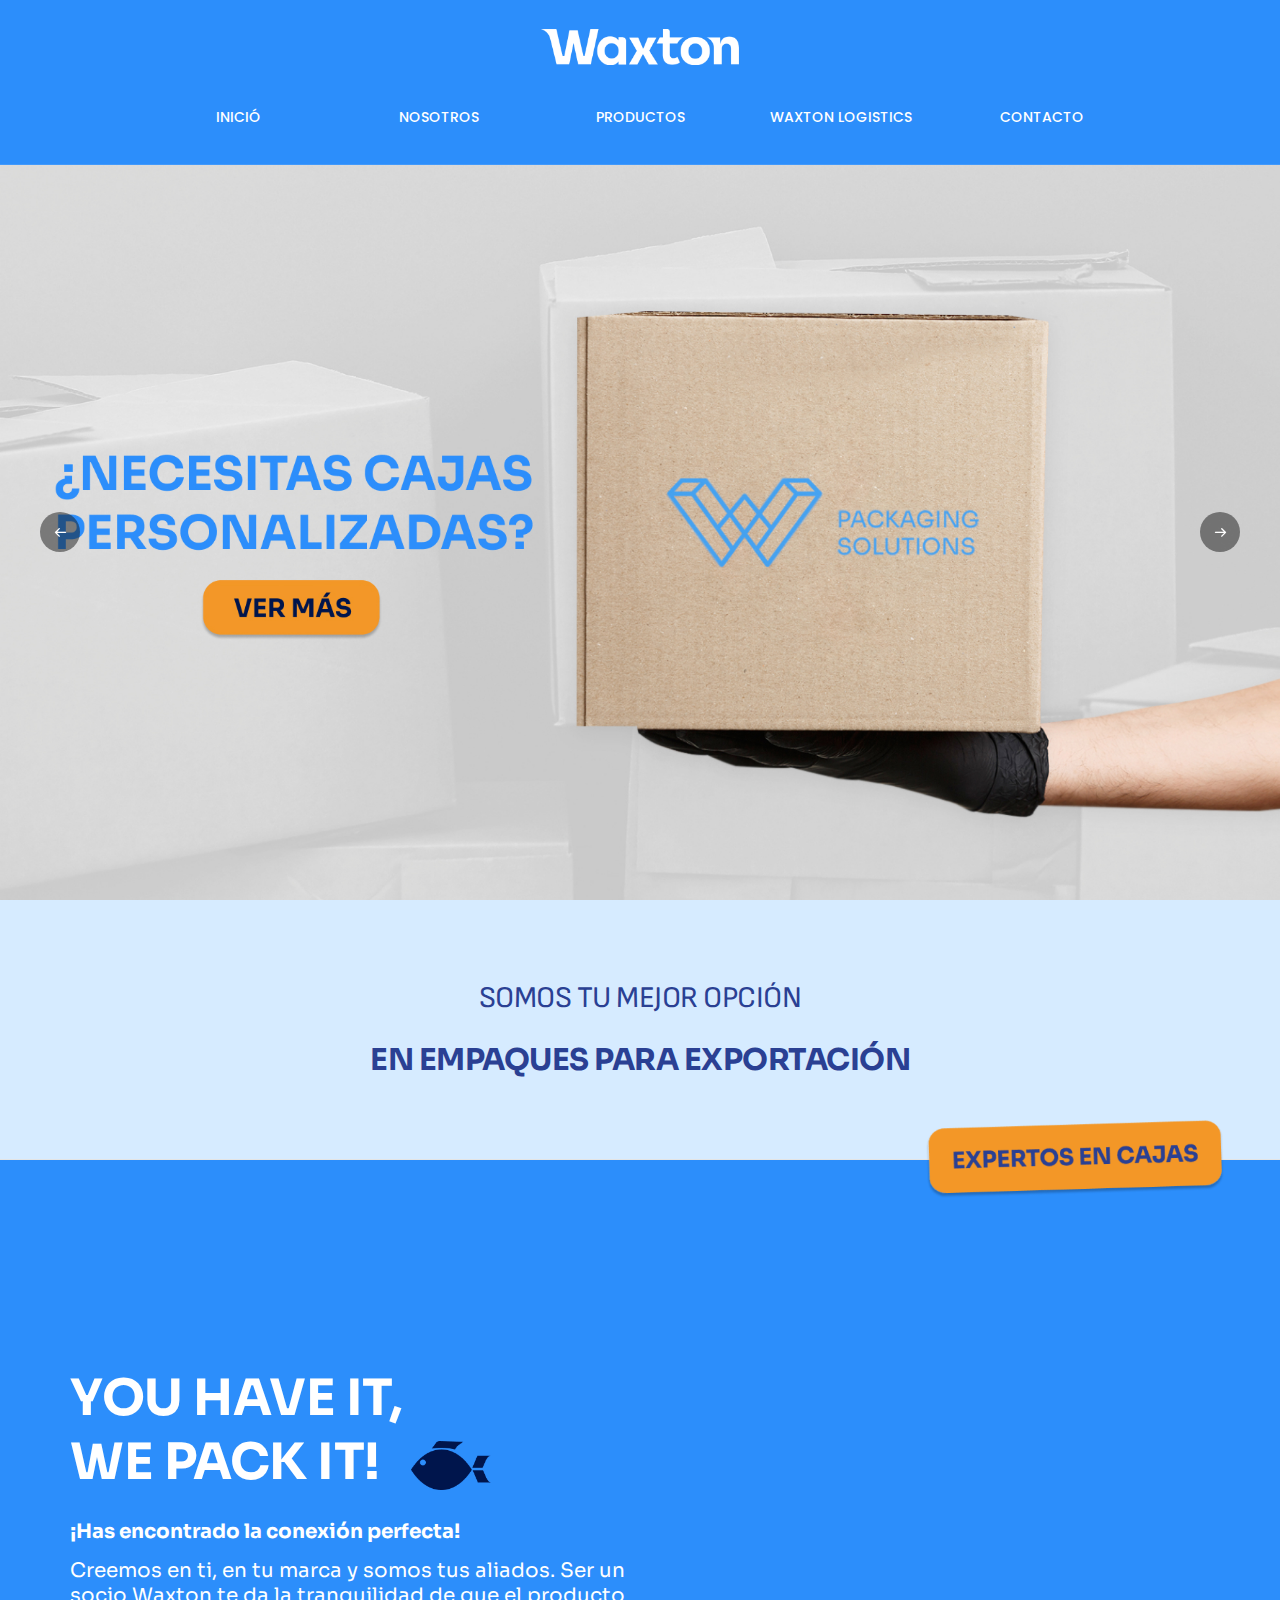
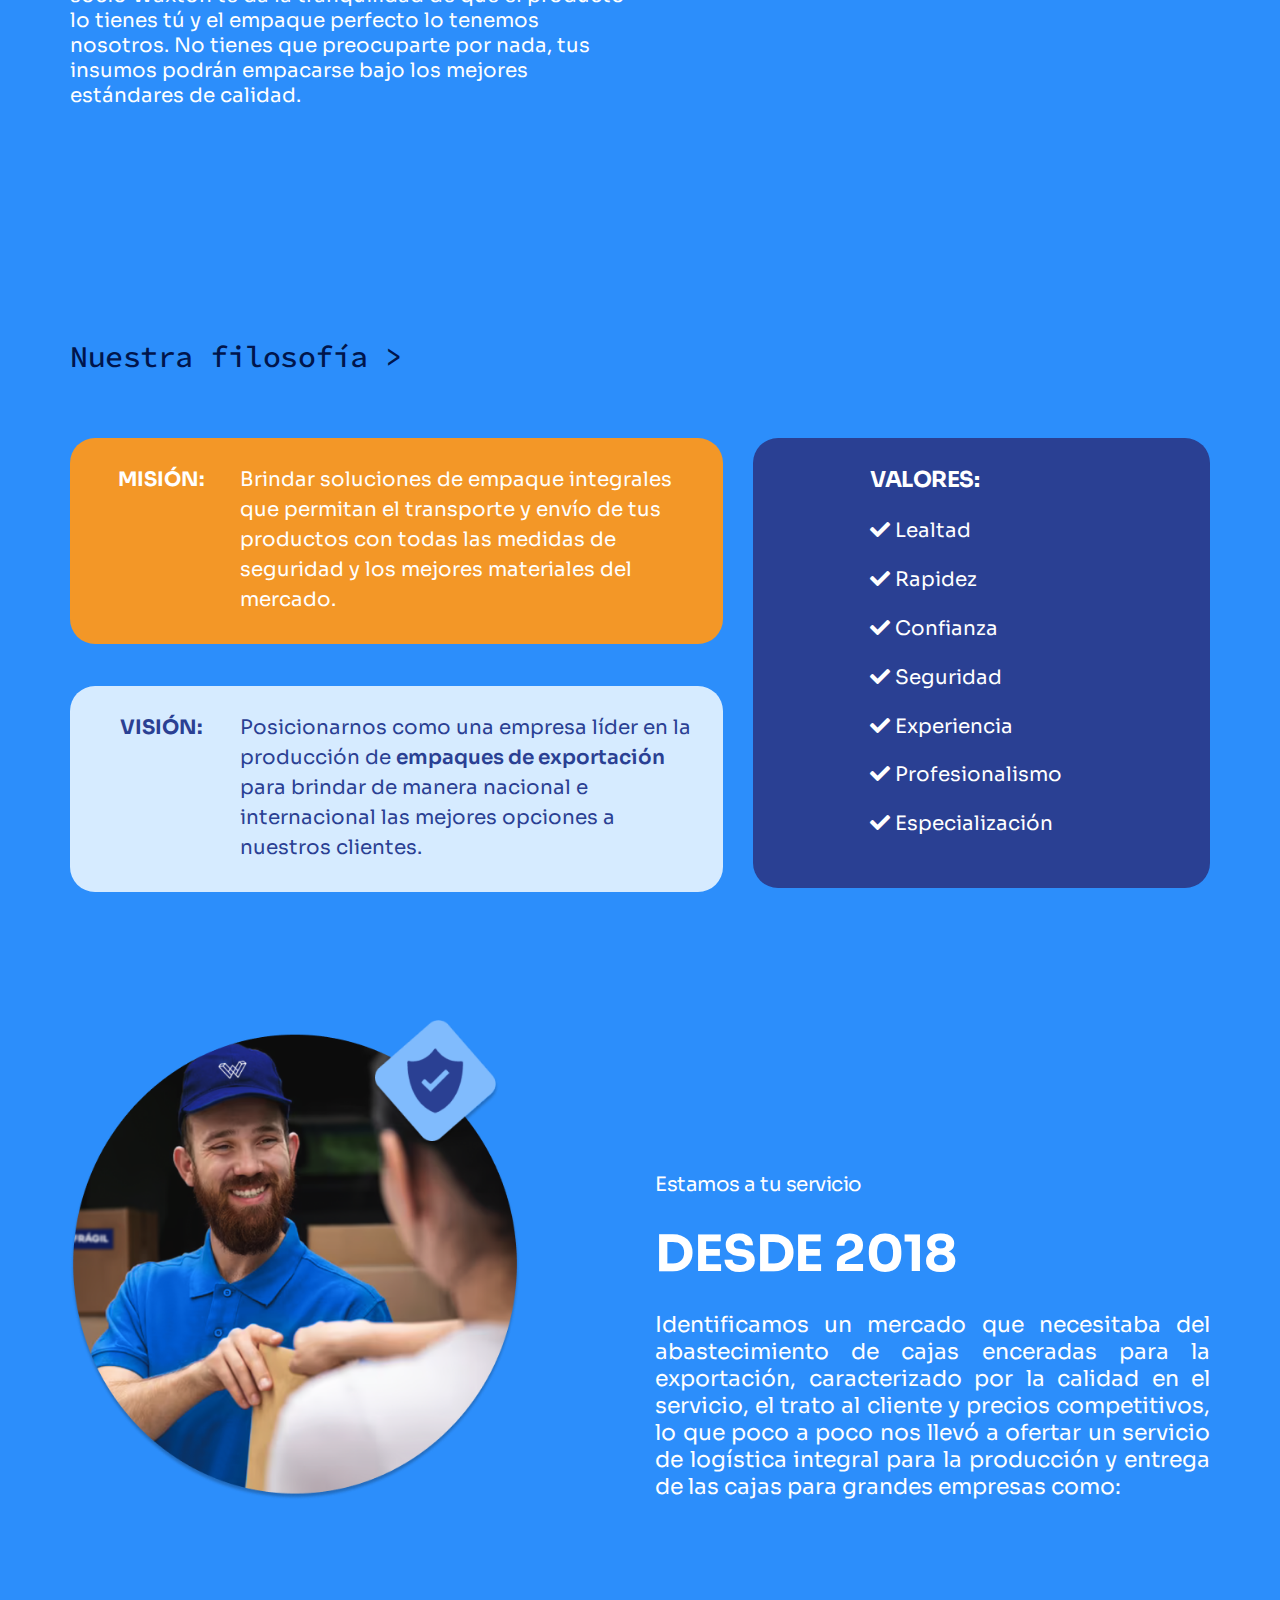
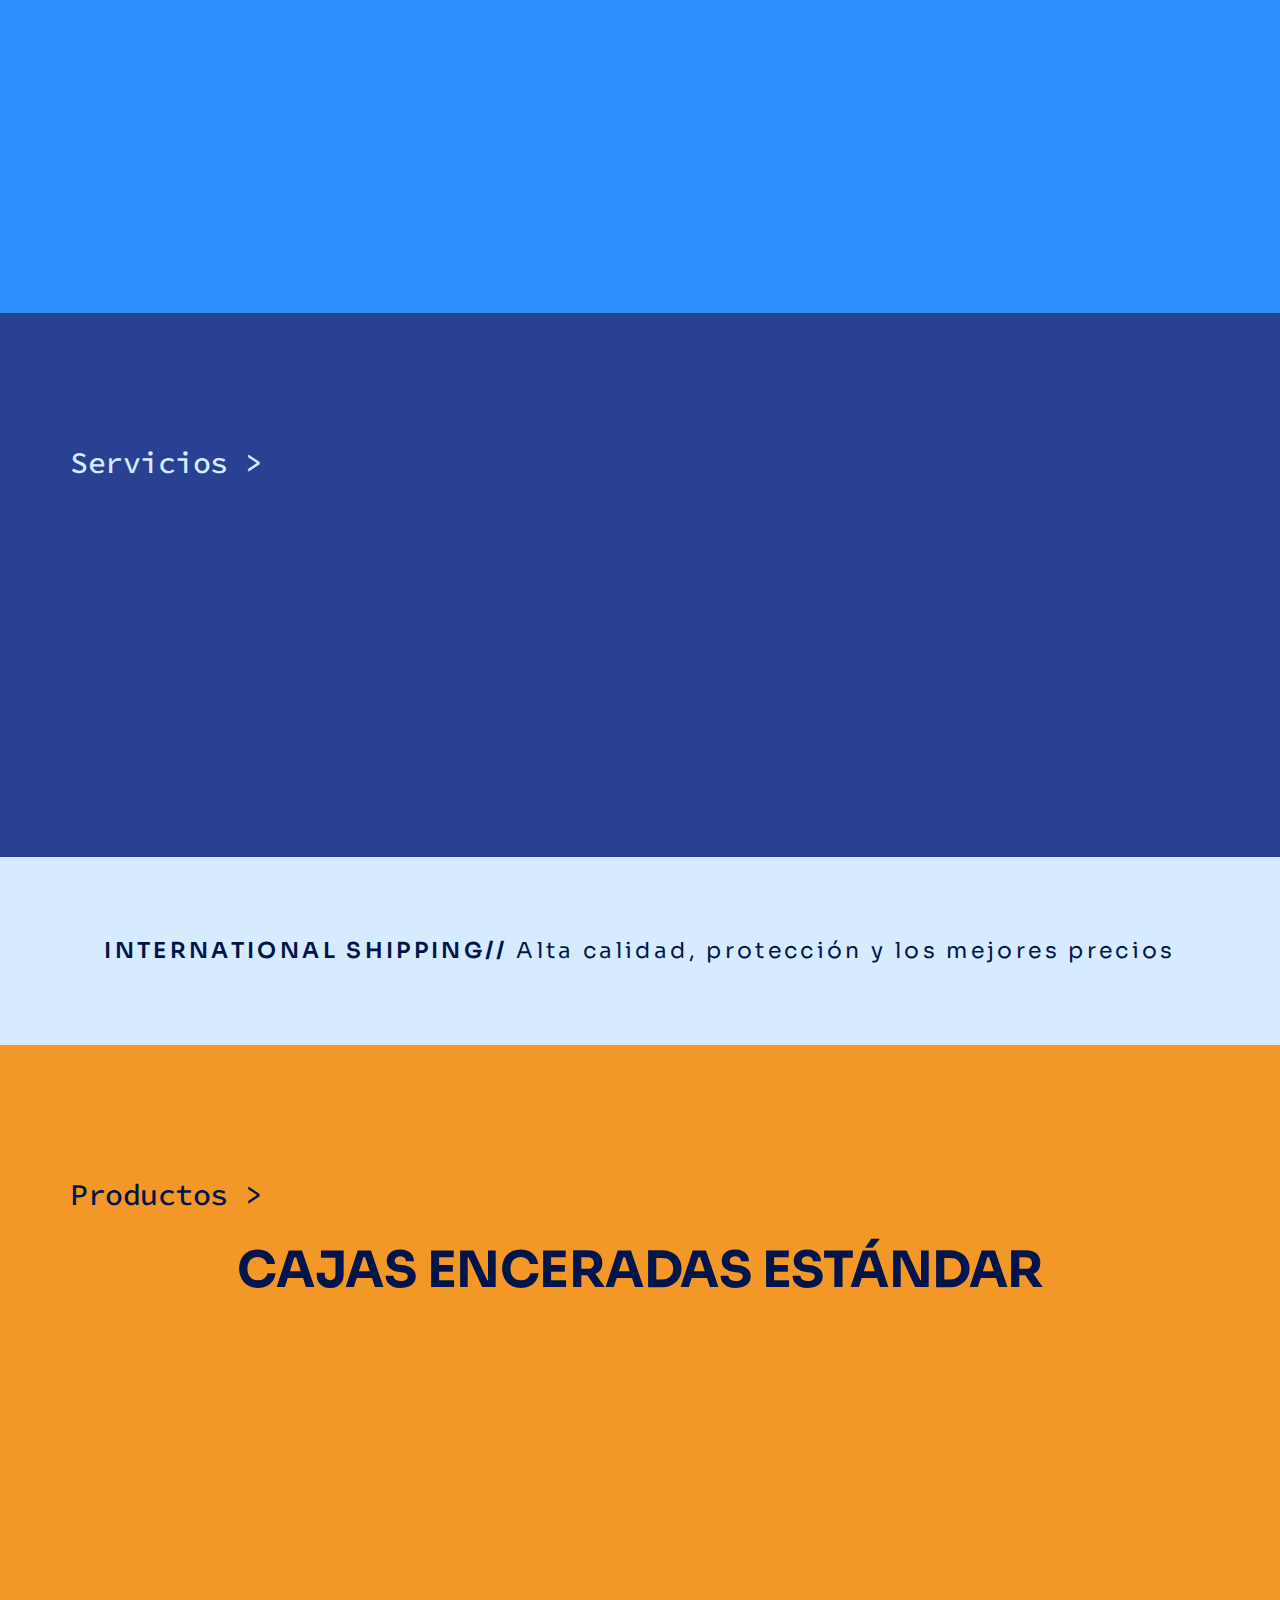
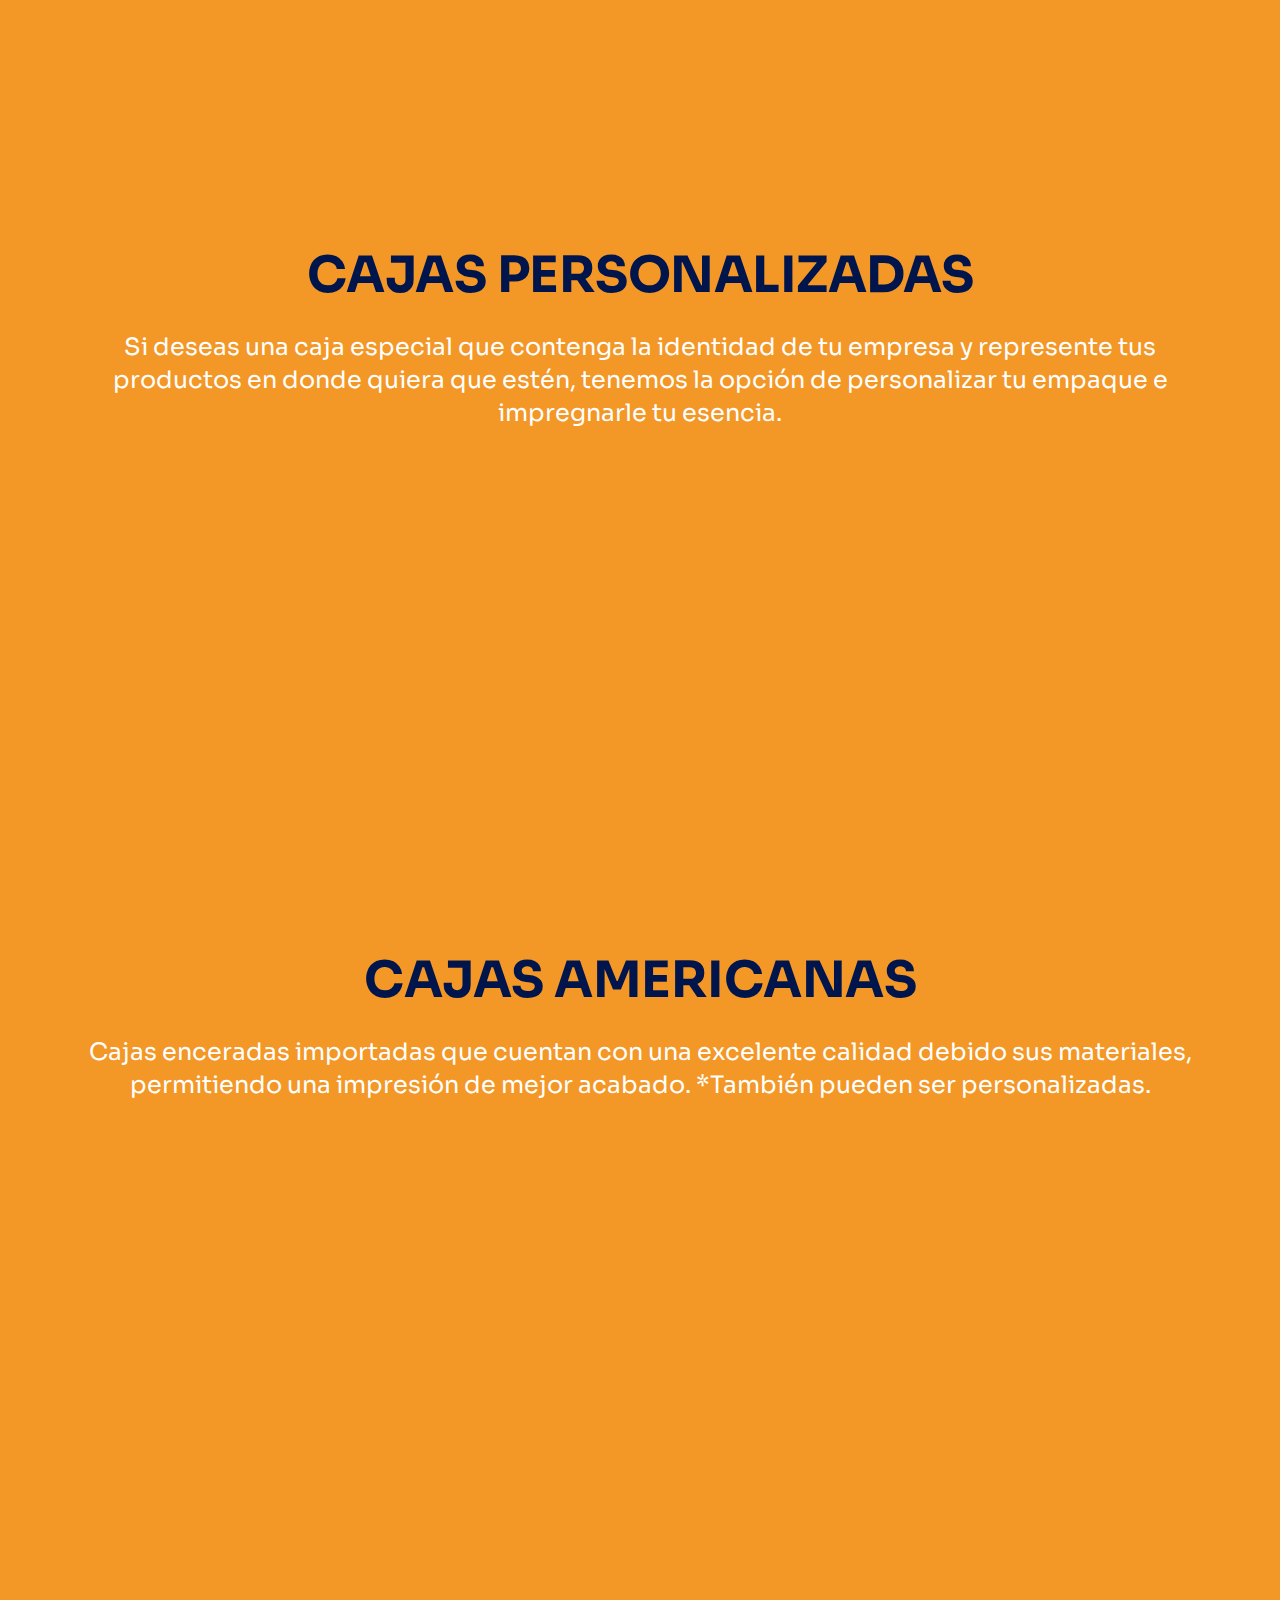
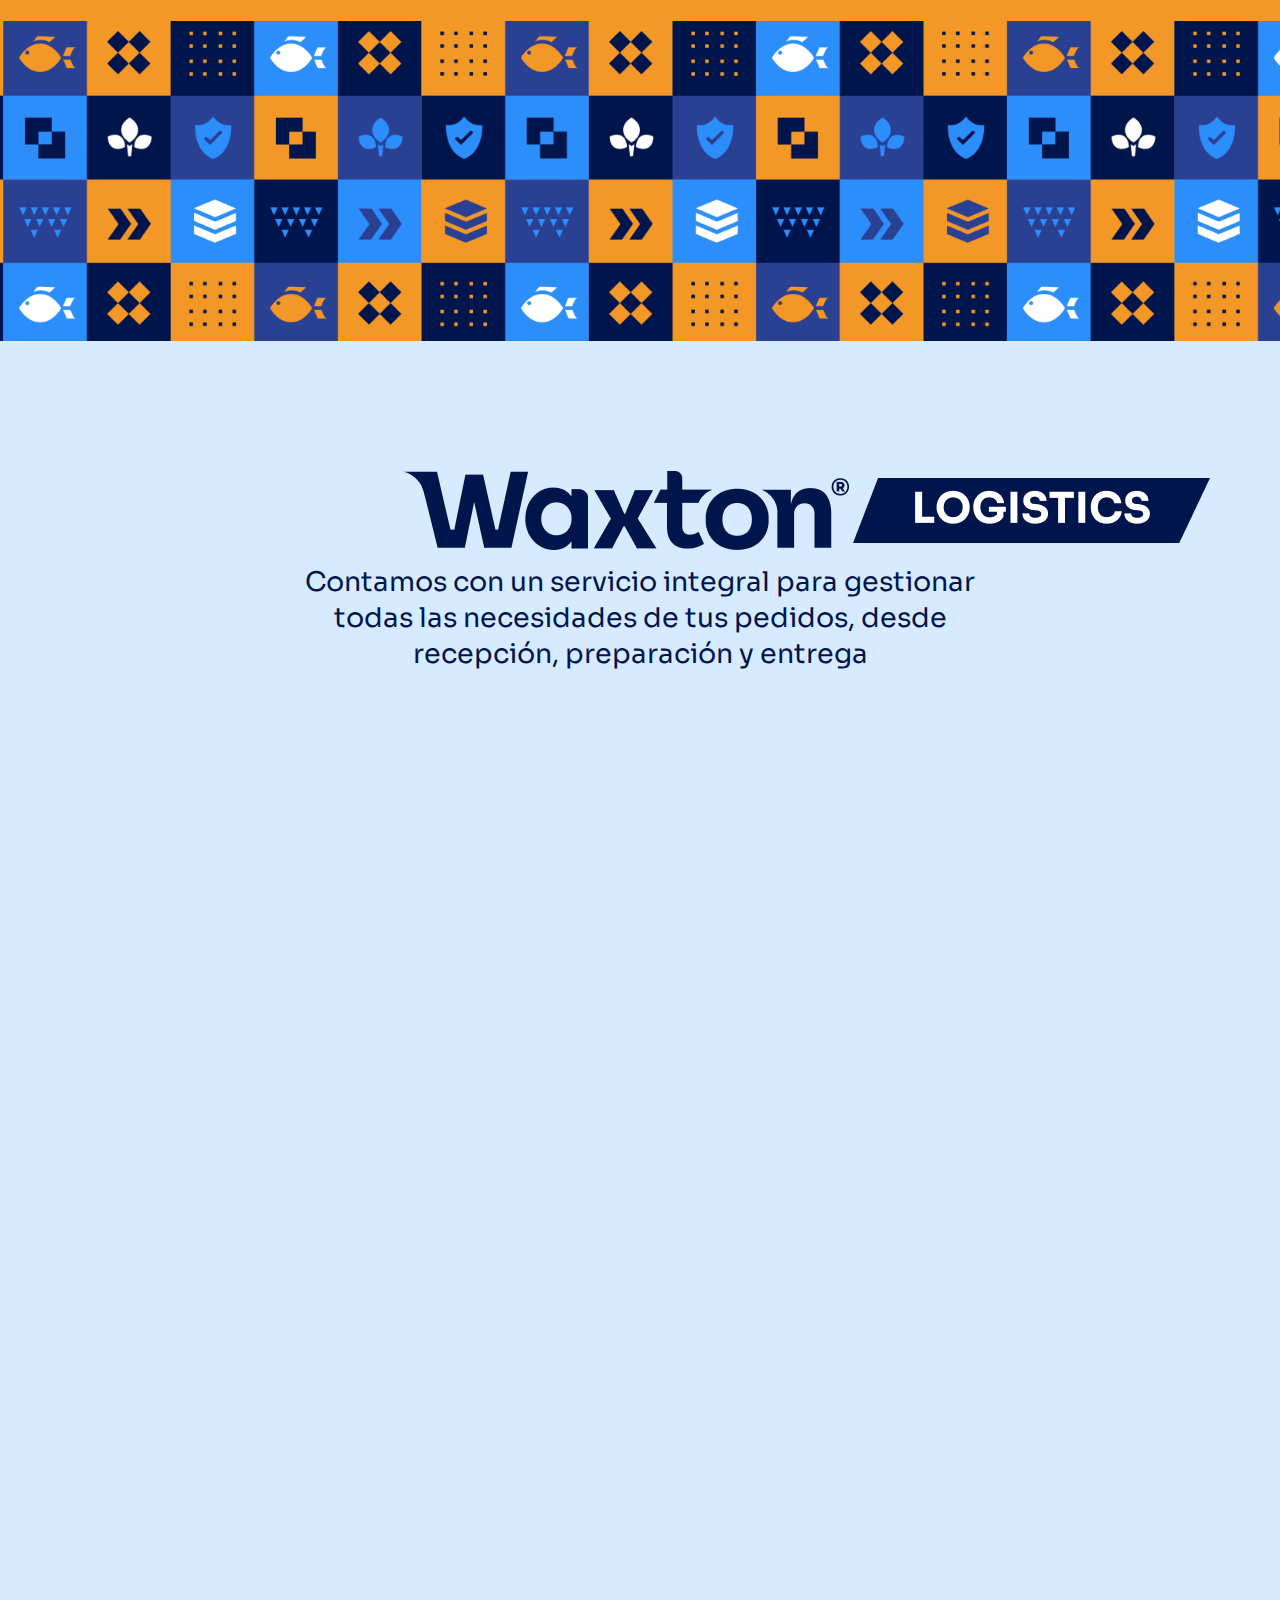
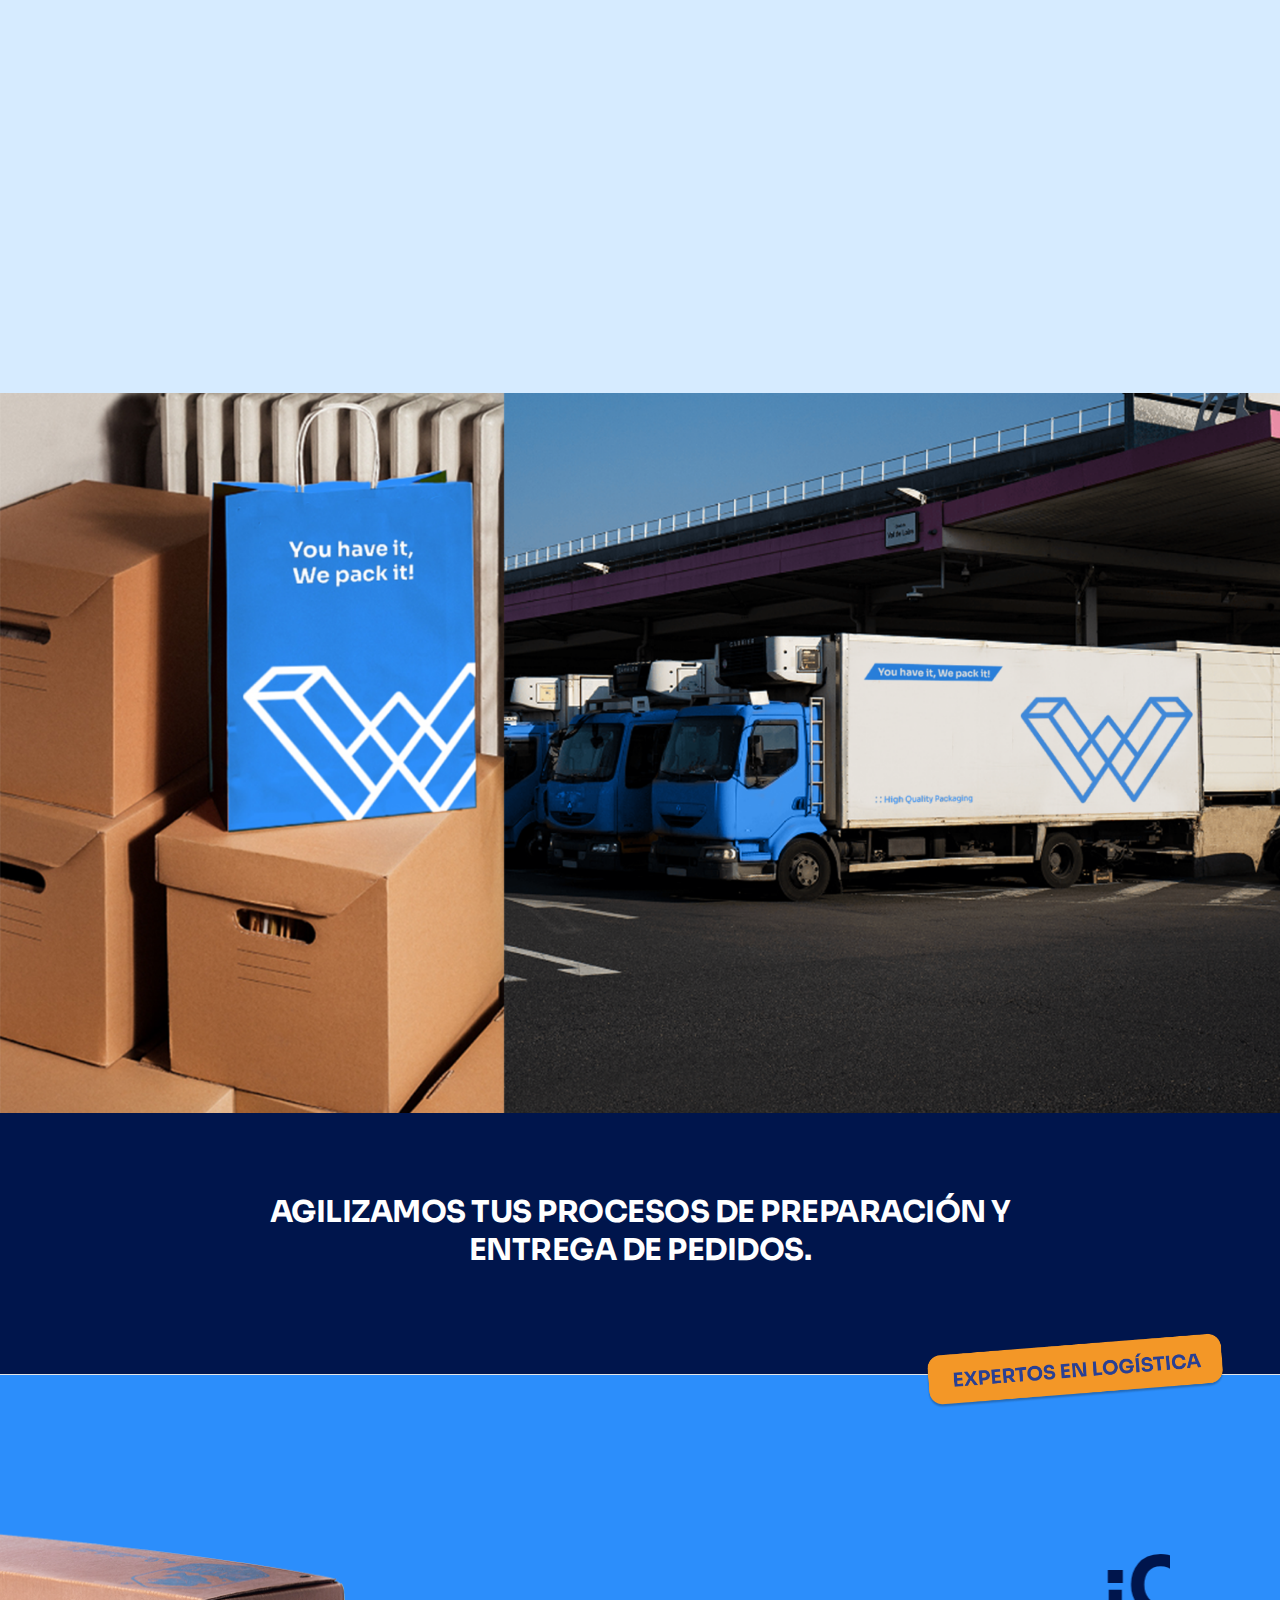
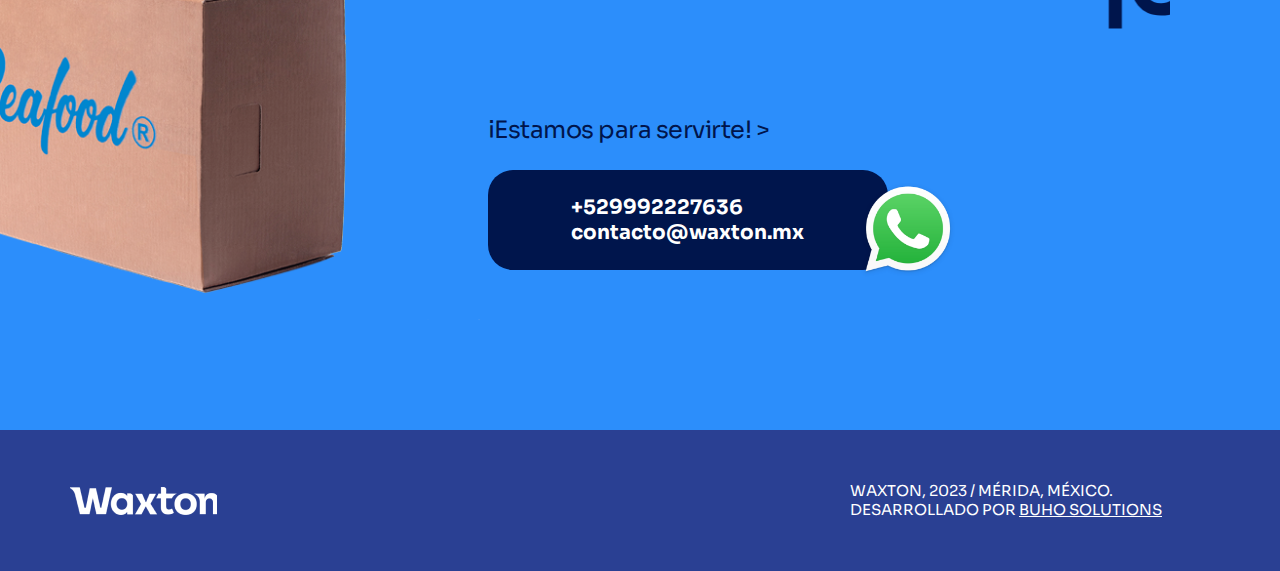
==== commit 4c254ecb: "update responsive desing" ====
--- a/index.html
+++ b/index.html
@@ -18,21 +18,20 @@
         <link rel="stylesheet" type="text/css" href="css/style.css" />
         <link rel="stylesheet" type="text/css" href="css/responsive.css" />
     </head>
-    <body data-mobile-nav-style="classic">
+    <body data-mobile-nav-style="classic" class="p-0-responsive">
         <!-- start header -->
         <header class="header-with-topbar">
-            <nav class="navbar navbar-expand-lg navbar-dark flex-column justify-content-center border-bottom border-color-white-transparent header-light bg-client-blue navbar-boxed header-reverse-scroll top-space navbar-light fixed-top">
+            <nav class="navbar navbar-expand-lg navbar-dark  border-bottom border-color-white-transparent header-light bg-client-blue navbar-boxed header-reverse-scroll top-space navbar-light ">
+                
                 <div class="container-fluid nav-header-container">
-                    <div class="col-auto col-sm-6 col-lg-6  text-center">
+                    <div class="col-xl-6 col-lg-6 col-sm-6  text-center">
                         <a class="navbar-brand" href="index.html">
                             <img src="images/logos/logo_waxton.png" data-at2x="images/logos/logo_waxton.png" alt="" class="default-logo">
                             <img src="images/logos/logo_waxton.png" data-at2x="images/logos/logo_waxton.png" alt="" class="alt-logo">
                             <img src="images/logos/logo_waxton.png" data-at2x="images/logos/logo_waxton.png" alt="" class="mobile-logo">
                         </a>
                     </div>
-                </div>
-                <div class="container-fluid nav-header-container">
-                    <div class="col-auto col-lg-10 menu-order px-lg-0">
+                    <div class="col-auto col-lg-10 col-sm-6 menu-order px-lg-0">
                         <button class="navbar-toggler float-end" type="button" data-bs-toggle="collapse" data-bs-target="#navbarNav" aria-controls="navbarNav" aria-label="Toggle navigation">
                             <span class="navbar-toggler-line"></span>
                             <span class="navbar-toggler-line"></span>
@@ -41,20 +40,20 @@
                         </button>
                         <div class="collapse navbar-collapse justify-content-center" id="navbarNav">
                             <ul class="navbar-nav alt-font">
-                                <li class="nav-item dropdown megamenu">
+                                <li class="nav-item  ">
                                     <a href="#inicio" class="nav-link">INICIÓ</a>
                                 </li>
-                                <li class="nav-item dropdown simple-dropdown">
+                                <li class="nav-item  ">
                                     <a href="#nosotros" class="nav-link">NOSOTROS</a>
                                 </li>
-                                <li class="nav-item dropdown simple-dropdown">
+                                <li class="nav-item  ">
                                     <a href="#productos" class="nav-link">PRODUCTOS</a>
                                 </li>
-                                <li class="nav-item dropdown megamenu">
-                                    <a href="javascript:void(0);" class="nav-link">WAXTON LOGISTICS</a>
+                                <li class="nav-item  ">
+                                    <a href="#" class="nav-link">WAXTON LOGISTICS</a>
                                     
                                 </li>
-                                <li class="nav-item dropdown megamenu ">
+                                <li class="nav-item   ">
                                     <a href="#contacto" class="nav-link">CONTACTO</a>
                                 </li>
                             </ul>
@@ -127,17 +126,27 @@
                 <div class="container">
                     <div class="row align-items-center">
                         <div class="col-12 col-lg-6 ">
-                            <h5 class="title-section-web-pack" data-wow-delay="0.1s">
-                                YOU HAVE IT, <br>
-                                WE PACK IT! &nbsp; <img width="80" height="50" src="images/icons/icon_pez.png" alt=""> 
-                            </h5>
-                            <span class="sub-title-section-web-pack mb-3">¡Has encontrado la conexión perfecta!</span>
-                            <p class="parrafo-section-web-pack">
-                                Creemos en ti, en tu marca y somos tus aliados. Ser un socio Waxton te da la tranquilidad de que el producto lo tienes tú y el empaque perfecto lo tenemos nosotros. No tienes que preocuparte por nada, tus insumos podrán empacarse bajo los mejores estándares de calidad.
-                            </p>
+                            <div class="row">
+                                <div class="col-6 col-xl-12">
+                                    <h5 class="title-section-web-pack" data-wow-delay="0.1s">
+                                        YOU HAVE IT, <br>
+                                        WE PACK IT! &nbsp; <img class="image-dnone" width="80" height="50" src="images/icons/icon_pez.png" alt=""> 
+                                    </h5>
+                                </div>
+                                <div class="col-6 col-xl-12 d-none-responsive ">
+                                    <img src="images/CAJA_1.png" alt="Imagen caja" />
+                                </div>
+                            </div>
+                            <div class="row">
+                                <span class="sub-title-section-web-pack mb-3">¡Has encontrado la conexión perfecta!</span>
+                                <p class="parrafo-section-web-pack">
+                                    Creemos en ti, en tu marca y somos tus aliados. Ser un socio Waxton te da la tranquilidad de que el producto lo tienes tú y el empaque perfecto lo tenemos nosotros. No tienes que preocuparte por nada, tus insumos podrán empacarse bajo los mejores estándares de calidad.
+                                </p>
+                            </div>
                             
-                        </div>
-                        <div class="col-12 col-lg-6 position-relative z-index-1 md-margin-50px-bottom sm-margin-35px-bottom wow animate__fadeIn p-0" data-wow-delay="0.1s">
+                            
+                        </div>
+                        <div class="col-12 col-lg-6 position-relative z-index-1 md-margin-50px-bottom sm-margin-35px-bottom wow animate__fadeIn p-0 image-dnone" data-wow-delay="0.1s">
                             <img src="images/CAJA_1.png" alt="Imagen caja" />
                         </div>
                         
@@ -151,14 +160,14 @@
                     </div>
                 </div>
                 <div class="container padding-three-top " >
-                    <div class="row">
+                    <div class="row ">
                         <div class="col-xl-7 ">
                             <div class="container bg-orange-client p-2rem mb-5">
-                                <div class="row">
-                                    <div class="col-xl-3 p-0 text-center">
+                                <div class="row mision-responsive">
+                                    <div class="col-3 col-xl-3 p-0 text-center">
                                         <span class="mision-title">MISIÓN:</span>
                                     </div>
-                                    <div class="col-xl-9 p-0">
+                                    <div class="col-9 col-xl-9 p-0">
                                         <span class="info-mision">
                                             Brindar soluciones de empaque integrales que permitan el transporte y envío de tus productos con todas las medidas de seguridad y los mejores materiales del mercado.
                                         </span>
@@ -166,11 +175,11 @@
                                 </div>
                             </div>
                             <div class="container bg-client-blue2 border-radius-25px p-2rem">
-                                <div class="row">
-                                    <div class="col-xl-3 p-0 text-center">
+                                <div class="row vision-responsive">
+                                    <div class="col-3 col-xl-3 p-0 text-center">
                                         <span class="vision-title">VISIÓN:</span>
                                     </div>
-                                    <div class="col-xl-9 p-0">
+                                    <div class="col-9 col-xl-9 p-0">
                                         <span class="info-vision">
                                             Posicionarnos como una empresa líder en la producción de <strong>empaques de exportación</strong>  para brindar de manera nacional e internacional las mejores opciones a nuestros clientes.
                                         </span>
@@ -178,22 +187,26 @@
                                 </div>
                             </div>
                         </div>
-                        <div class="col-xl-5">
-                            
+                        <div class="col-xl-5 margin-4rem-responsive">
                             <div class="container bg-client-blue3 p-2rem border-radius-25px">
                                 <div class="row justify-content-center">
                                     <div class="col-xl-7 section-valores">
-                                        <h3 class="valores-title">VALORES:</h3>
-                                        <ul class="list-valores" >
-                                            <li><i class="fa fa-check mr-5" aria-hidden="true"></i> Lealtad</li>
-                                            <li><i class="fa fa-check mr-5" aria-hidden="true"></i> Rapidez</li>
-                                            <li><i class="fa fa-check mr-5" aria-hidden="true"></i> Confianza</li>
-                                            <li><i class="fa fa-check mr-5" aria-hidden="true"></i> Seguridad</li>
-                                            <li><i class="fa fa-check mr-5" aria-hidden="true"></i> Experiencia</li>
-                                            <li><i class="fa fa-check mr-5" aria-hidden="true"></i> Profesionalismo</li>
-                                            <li><i class="fa fa-check mr-5" aria-hidden="true"></i> Especialización</li>
-                                                  
-                                        </ul>
+                                        <div class="row flex-valores">
+                                            <div class="col-4 col-xl-12">
+                                                <h3 class="valores-title">VALORES:</h3>
+                                            </div>
+                                            <div class="col-8 col-xl-12">
+                                                <ul class="list-valores" >
+                                                    <li><i class="fa fa-check mr-5" aria-hidden="true"></i> Lealtad</li>
+                                                    <li><i class="fa fa-check mr-5" aria-hidden="true"></i> Rapidez</li>
+                                                    <li><i class="fa fa-check mr-5" aria-hidden="true"></i> Confianza</li>
+                                                    <li><i class="fa fa-check mr-5" aria-hidden="true"></i> Seguridad</li>
+                                                    <li><i class="fa fa-check mr-5" aria-hidden="true"></i> Experiencia</li>
+                                                    <li><i class="fa fa-check mr-5" aria-hidden="true"></i> Profesionalismo</li>
+                                                    <li><i class="fa fa-check mr-5" aria-hidden="true"></i> Especialización</li>
+                                                </ul>
+                                            </div>
+                                        </div>
                                     </div>
                                 </div>
                             </div>
@@ -215,25 +228,25 @@
                     </div>
                 </div>
                 <div class="container padding-ten-top">
-                    <div class="row row-cols-1 row-cols-lg-4 row-cols-sm-2 client-logo-style-03 align-items-flex-end">
+                    <div class="row row-cols-2 row-cols-lg-4 row-cols-sm-2 client-logo-style-03 align-items-flex-end row-gap-3rem">
                         <!-- start client logo item -->
                         <div class="col text-center sm-no-margin wow animate__fadeIn" data-wow-delay="0.2s">
-                            <a href="#" class="client-logo"><img alt="" src="images/empresas/juanFish.png"></a>
+                            <a href="#" class="client-logo"><img class="w-120px-responsive" alt="" src="images/empresas/juanFish.png"></a>
                         </div>
                         <!-- end client logo item -->
                         <!-- start client logo item -->
                         <div class="col text-center sm-no-margin wow animate__fadeIn" data-wow-delay="0.4s">
-                            <a href="#" class="client-logo"><img alt="" src="images/empresas/Fish.png"></a>
+                            <a href="#" class="client-logo"><img class="w-120px-responsive" alt="" src="images/empresas/Fish.png"></a>
                         </div>
                         <!-- end client logo item -->
                         <!-- start client logo item -->
                         <div class="col text-center sm-no-margin wow animate__fadeIn" data-wow-delay="0.6s">
-                            <a href="#" class="client-logo"><img alt="" src="images/empresas/global_fisheries.png"></a>
+                            <a href="#" class="client-logo"><img class="w-120px-responsive" alt="" src="images/empresas/global_fisheries.png"></a>
                         </div>
                         <!-- end client logo item -->
                         <!-- start client logo item -->
                         <div class="col text-center sm-no-margin wow animate__fadeIn" data-wow-delay="0.8s">
-                            <a href="#" class="client-logo"><img alt="" src="images/empresas/donsaro-seafood.png"></a>
+                            <a href="#" class="client-logo"><img class="w-70px-responsive" alt="" src="images/empresas/donsaro-seafood.png"></a>
                         </div>
                         <!-- end client logo item -->
                     </div>
@@ -250,12 +263,12 @@
                         </div>
                     </div>
                 </div>
-                <div class="container padding-three-top">
-                    <div class="row align-items-center">
+                <div class="container padding-three-top padding-12-top">
+                    <div class="row align-items-center gap-3rem">
                         <div class="col-12 col-lg-6 position-relative z-index-1 md-margin-50px-bottom sm-margin-35px-bottom wow animate__fadeIn" data-wow-delay="0.1s">
                             <div class="swiper-slide box-shadow-small box-shadow-extra-large-hover">
                                 <div class="position-relative container-produccion padding-3-rem-all md-padding-4-rem-lr">
-                                    <div class="bg-orange-client text-small font-weight-500 alt-font text-blue-client text-uppercase position-absolute top-minus-15px right-33 padding-5px-tb padding-20px-lr text-button-card">PRODUCCIÓN</div>
+                                    <div class="bg-orange-client text-small  alt-font text-blue-client text-uppercase position-absolute top-minus-15px right-33 padding-5px-tb padding-20px-lr text-button-card">PRODUCCIÓN</div>
                                     <span class="text-pruduccion">
                                         Fabricación de cajas de cartón enceradas para la exportación de productos.
                                     </span>
@@ -268,7 +281,7 @@
                         <div class="col-12 col-lg-6 position-relative z-index-1 md-margin-50px-bottom sm-margin-35px-bottom wow animate__fadeIn" data-wow-delay="0.1s">
                             <div class="swiper-slide box-shadow-small box-shadow-extra-large-hover">
                                 <div class="position-relative container-produccion padding-3-rem-all md-padding-4-rem-lr">
-                                    <div class="bg-orange-client text-small font-weight-500 alt-font text-blue-client text-uppercase position-absolute top-minus-15px right-33 padding-5px-tb padding-20px-lr text-button-card">LOGÍSTICA</div>
+                                    <div class="bg-orange-client text-small  alt-font text-blue-client text-uppercase position-absolute top-minus-15px right-33 padding-5px-tb padding-20px-lr text-button-card">LOGÍSTICA</div>
                                     <span class="text-pruduccion">
                                         Servicio de logística: <br>
                                         Almacenamiento, servicio de entregas e inventario.
@@ -308,11 +321,13 @@
                     <div class="row justify-content-center">
                         <div class="col-xl-12 ">
                             <h2 class="title-productos-cards">CAJAS ENCERADAS ESTÁNDAR</h2>
+                            <h2 class="title-productos-cards2">CAJAS ENCERADAS ESTÁNDAR</h2>
+                            
                         </div>
                     </div>
                 </div>
                 <div class="container padding-three-top">
-                    <div class="row align-items-center">
+                    <div class="row align-items-center gap-3rem">
                         <div class="col-12 col-lg-4 position-relative z-index-1 md-margin-50px-bottom sm-margin-35px-bottom wow animate__fadeIn" data-wow-delay="0.1s">
                             <div class="swiper-slide box-shadow-small box-shadow-extra-large-hover">
                                 <div class="position-relative container-product md-padding-4-rem-lr">
@@ -344,6 +359,7 @@
                 <div class="container padding-ten-top">
                     <div class="col-xl-12 ">
                         <h2 class="title-productos-cards">CAJAS PERSONALIZADAS</h2>
+                        <h2 class="title-productos-cards2">CAJAS PERSONALIZADAS</h2>
                     </div>
                 </div>
                 <div class="container ">
@@ -354,7 +370,7 @@
                     </div>
                 </div>
                 <div class="container padding-three-top">
-                    <div class="row align-items-center">
+                    <div class="row align-items-center gap-3rem">
                         <div class="col-12 col-lg-4 position-relative z-index-1 md-margin-50px-bottom sm-margin-35px-bottom wow animate__fadeIn" data-wow-delay="0.1s">
                             <div class="swiper-slide box-shadow-small box-shadow-extra-large-hover">
                                 <div class="position-relative container-product md-padding-4-rem-lr">
@@ -386,6 +402,7 @@
                 <div class="container padding-ten-top">
                     <div class="col-xl-12 ">
                         <h2 class="title-productos-cards">CAJAS AMERICANAS</h2>
+                        <h2 class="title-productos-cards2">CAJAS ENCERADAS AMERICANAS</h2>
                     </div>
                 </div>
                 <div class="container ">
@@ -396,7 +413,7 @@
                     </div>
                 </div>
                 <div class="container padding-three-top">
-                    <div class="row align-items-center justify-content-center">
+                    <div class="row align-items-center justify-content-center gap-3rem">
                         <div class="col-12 col-lg-4 position-relative z-index-1 md-margin-50px-bottom sm-margin-35px-bottom wow animate__fadeIn" data-wow-delay="0.1s">
                             <div class="swiper-slide box-shadow-small box-shadow-extra-large-hover">
                                 <div class="position-relative container-product md-padding-4-rem-lr">
@@ -426,9 +443,9 @@
             <section id="" class="background-position-left-bottom background-no-repeat bg-client-blue2" >
                 <div class="container">
                     <div class="row justify-content-center">
-                        <div class="col-xl-12 text-center ">
-                            <img src="images/logos/Recurso7_1.png" alt="">
-                            <img src="images/logos/Recurso_11.png" alt="">
+                        <div class="col-xl-12 text-center text-right-response ">
+                            <img class="image-dnone" src="images/logos/Recurso7_1.png" alt="">
+                            <img class="img-logistic" src="images/logos/Recurso_11.png" alt="">
                         </div>
                     </div>
                 </div>
@@ -449,15 +466,16 @@
                                 <div class="position-relative container-services padding-3-rem-all md-padding-4-rem-lr">
                                     <div class="text-small font-weight-500 alt-font text-blue-client text-uppercase position-absolute top-minus-60px left-0 padding-5px-tb padding-20px-lr text-number-card">1</div>
                                     <div class="row align-items-center">
-                                        <div class="col-xl-4">
+                                        <div class="col-4 col-xl-4">
                                             <span class="services-one-title">
                                                 RECEPCIÓN <br> DEL PEDIDO
                                             </span>
-                                        </div>
-                                        <div class="col-xl-2">
-                                            <img src="images/icons/Arrow_2.png" alt="Arrow_2">
-                                        </div>
-                                        <div class="col-xl-6">
+                                            <img src="images/icons/Arrow_2.png" alt="Arrow_2">
+                                        </div>
+                                        <div class="col-xl-2 image-dnone">
+                                            <img src="images/icons/Arrow_2.png" alt="Arrow_2">
+                                        </div>
+                                        <div class="col-8 col-xl-6">
                                             <span class="services-one-description">
                                                 Nos encargamos de recibir todos los pedidos que se realicen, procurando contar con inventario eficaz para lograr un “flujo tenso”, es decir garantizar que los productos lleguen a tu almacén justo a tiempo para servirlos.
                                             </span>
@@ -473,15 +491,16 @@
                                 <div class="position-relative container-services padding-3-rem-all md-padding-4-rem-lr">
                                     <div class="text-small font-weight-500 alt-font text-blue-client text-uppercase position-absolute top-minus-60px left-0 padding-5px-tb padding-20px-lr text-number-card">2</div>
                                     <div class="row align-items-center">
-                                        <div class="col-xl-4">
+                                        <div class="col-4 col-xl-4">
                                             <span class="services-one-title">
                                                 ALMACENAMIENTO
                                             </span>
-                                        </div>
-                                        <div class="col-xl-2">
-                                            <img src="images/icons/Arrow_2.png" alt="Arrow_2">
-                                        </div>
-                                        <div class="col-xl-6">
+                                            <img src="images/icons/Arrow_2.png" alt="Arrow_2">
+                                        </div>
+                                        <div class="col-xl-2 image-dnone">
+                                            <img src="images/icons/Arrow_2.png" alt="Arrow_2">
+                                        </div>
+                                        <div class="col-8 col-xl-6">
                                             <span class="services-one-description">
                                                 Al ya recibir tus cajas en nuestro almacén te proporcionaremos inventarios semanales para la constante actualización del inventario disponible.
                                             </span>
@@ -497,15 +516,16 @@
                                 <div class="position-relative container-services padding-3-rem-all md-padding-4-rem-lr">
                                     <div class="text-small font-weight-500 alt-font text-blue-client text-uppercase position-absolute top-minus-60px left-0 padding-5px-tb padding-20px-lr text-number-card">3</div>
                                     <div class="row align-items-center">
-                                        <div class="col-xl-4">
+                                        <div class="col-4 col-xl-4">
                                             <span class="services-one-title">
                                                 PREPARACIÓN <br> Y ENVÍO DEL PEDIDO
                                             </span>
-                                        </div>
-                                        <div class="col-xl-2">
-                                            <img src="images/icons/Arrow_2.png" alt="Arrow_2">
-                                        </div>
-                                        <div class="col-xl-6">
+                                            <img src="images/icons/Arrow_2.png" alt="Arrow_2">
+                                        </div>
+                                        <div class="col-xl-2 image-dnone">
+                                            <img src="images/icons/Arrow_2.png" alt="Arrow_2">
+                                        </div>
+                                        <div class="col-8 col-xl-6">
                                             <span class="services-one-description">
                                                 Cada pedido recibido será preparado y entregado en menos de 24 horas, proporcionando con ello notas de entrega y actualizaciones de inventario.
                                             </span>
@@ -521,15 +541,17 @@
                                 <div class="position-relative container-services padding-3-rem-all md-padding-4-rem-lr">
                                     <div class="text-small font-weight-500 alt-font text-blue-client text-uppercase position-absolute top-minus-60px left-0 padding-5px-tb padding-20px-lr text-number-card">4</div>
                                     <div class="row align-items-center">
-                                        <div class="col-xl-4">
+                                        <div class="col-4 col-xl-4">
                                             <span class="services-one-title">
                                                 GESTIÓN DE <br> DEVOLUCIONES
                                             </span>
-                                        </div>
-                                        <div class="col-xl-2">
-                                            <img src="images/icons/Arrow_2.png" alt="Arrow_2">
-                                        </div>
-                                        <div class="col-xl-6">
+                                            <img src="images/icons/Arrow_2.png" alt="Arrow_2">
+
+                                        </div>
+                                        <div class="col-xl-2 image-dnone">
+                                            <img src="images/icons/Arrow_2.png" alt="Arrow_2">
+                                        </div>
+                                        <div class="col-8 col-xl-6">
                                             <span class="services-one-description">
                                                 En caso de ser requerido contamos con la capacidad para gestionar devoluciones e ingresarlas a nuestro almacén.
                                             </span>
@@ -558,7 +580,7 @@
                         </div>
                         
                     </div>
-                    <img class="position-absolute posicionamiento-button" src="images/icons/expertos-en-cajas.png" alt="button expertos">
+                    <img class="position-absolute posicionamiento-button2" src="images/icons/expertos-en-logistica.png" alt="button expertos">
                 </div>
                 
             </section>
@@ -567,10 +589,10 @@
             <section id="contacto" class="background-position-left-bottom background-no-repeat bg-client-blue p-0" >
                 <div class="container padding-five-top m-0 padding-five-bottom max-width-100-porcent">
                     <div class="row align-items-center ">
-                        <div class="col-6 col-lg-5 p-0">
+                        <div class="col-5 col-lg-5 p-0">
                             <img src="images/logos/CAJA2.png" alt="caja 2">
                         </div>
-                        <div class="col-6 col-lg-7 p-0">
+                        <div class="col-7 col-lg-7 p-0">
                             <marquee class="marquee-contact" behavior="scroll" direction="left">¡CONTÁCTANOS! - ¡CONTÁCTANOS! - ¡CONTÁCTANOS!</marquee>
 
                             <h4 class="subtitle-section-contact padding-ten-top">¡Estamos para servirte! ></h4>
@@ -590,12 +612,14 @@
         <footer class="footer-dark  " >
             <div class="footer-bottom padding-four-top padding-four-bottom d-inline-block w-100 bg-client-blue3">
                 <div class="container"> 
-                    <div class="row align-items-center">
+                    <div class="row align-items-center justify-content-between text-center-rsp">
                         <div class="col-12 col-sm-4 text-center text-sm-start xs-margin-20px-bottom">
                             <a href="#!" class="footer-logo"><img src="images/logos/logo-footer.png" data-at2x="images/logos/logo-footer.png" alt=""></a>
                         </div>
-                        <div class="col-12 col-sm-8 text-center text-sm-end last-paragraph-no-margin">
-                            <p class="footer-text">WAXTON, 2023 / MÉRIDA, MÉXICO.</p>
+                        <div class="col-12 col-sm-4  text-left  last-paragraph-no-margin">
+                            <p class="footer-text">WAXTON, 2023 / MÉRIDA, MÉXICO. <br>
+                                DESARROLLADO POR <a class="link-buho" href="https://www.buho-solutions.com/" target="_blank">BUHO SOLUTIONS</a>
+                            </p>
                         </div>
                     </div>
                 </div>
--- a/css/style.css
+++ b/css/style.css
@@ -4956,7 +4956,8 @@
     justify-content: center !important;
 }
 .nav-header-container{
-    justify-content: center !important;
+    justify-content: center;
+    flex-direction: column;
 }
 
 .slider-text-1{
@@ -5031,9 +5032,21 @@
     top: 140px;
     z-index: 999;
 }
+.posicionamiento-button2{
+    width: 300px;
+    right: 0;
+    top: 140px;
+    z-index: 999;
+}
 
 .overflow-initial{
     overflow: initial;
+}
+
+.img-logetic {}
+
+.text-right-response{
+    text-align: right !important;
 }
 
 .title-section-web-pack {
@@ -5264,6 +5277,16 @@
     font-style: normal;
     font-weight: 700;
     line-height: normal;
+}
+.title-productos-cards2{
+    color: #00154C;
+    text-align: center;
+    font-family: 'Sora';
+    font-size: 50px;
+    font-style: normal;
+    font-weight: 700;
+    line-height: normal;
+    display: none;
 }
 
 .text-button-card2{
@@ -5422,4 +5445,21 @@
     font-style: normal;
     font-weight: 400;
     line-height: normal;
+}
+
+.footer-text .link-buho{
+    color: #fff;
+    text-decoration: underline;
+}
+
+.flex-valores {
+    flex-direction: column;
+}
+
+.d-none-responsive {
+    display: none;
+}
+
+.p-0-responsive{
+    padding-top: 0 !important;
 }--- a/css/responsive.css
+++ b/css/responsive.css
@@ -6007,7 +6007,7 @@
     .sm-h-350px { height: 350px !important; }
     .sm-h-400px { height: 400px !important; }
     .sm-h-450px { height: 450px !important; }
-    .sm-h-500px { height: 500px !important; }
+    /*  .sm-h-500px { height: 500px !important; } */
     .sm-h-520px { height: 520px !important; }
     .sm-h-550px { height: 550px !important; }
     .sm-h-580px { height: 580px !important; }
@@ -6375,6 +6375,243 @@
     
     /* horizontal portfolio slider */
     .horizontal-portfolio-slider-main .horizontal-portfolio-slider .swiper-slide { height: auto;}
+
+    .nav-header-container{
+        flex-direction: row;
+    }
+
+    .subtitle-section-contact{
+        font-size: 16px;
+    }
+
+    .marquee-contact{
+        font-size: 40px;
+    }
+
+    .text-button-contact{
+        width: 210px;
+        font-size: 16px;
+    }
+
+    .icon-whatssap{
+        width: 60px;
+        right: -28px;
+        top: 34px;
+    }
+
+    .banner-title3{
+        font-size: 16px;
+    }
+
+    .posicionamiento-button2{
+        right: 0;
+        top: 80px;
+        z-index: 999;
+    }
+
+
+    .description-servicios-cards{
+        font-size: 14px;
+    }
+
+    .image-dnone{
+        display: none;
+    }
+
+    .img-logistic{
+        width: 100px;
+    }
+
+    .services-one-title{
+        font-size: 10px;
+    }
+
+    .services-one-description{
+        font-size: 10px;
+    }
+
+    .text-number-card{
+        font-size: 60px;
+        top: -40px;
+    }
+
+    .title-productos-cards{
+        display: none;
+    }
+
+    .title-productos-cards2 {
+        display: block;
+        font-size: 25px;
+    }
+
+    .padding-five-top{
+        padding-top: 10%;;
+    }
+    
+    .description-productos-cards{
+        font-size: 16px;
+    }
+
+    .container-product{
+        padding: 0;
+        width: 300px;
+        height: 290px;
+    }
+
+    .swiper-slide{
+        display: flex;
+        justify-content: center;
+    }
+
+    .text-button-card2{
+        right: 8%;
+    }
+
+    .gap-3rem {
+        gap: 3rem;
+    }
+
+    .title-productos, .title-servicios{
+        font-size: 20px;
+    }
+
+    .banner-title2{
+        font-size: 18px;
+    }
+
+    .text-pruduccion{
+        font-size: 18px;
+    }
+
+    .padding-12-top{
+        padding-top: 12%;
+    }
+
+    .row-gap-3rem{
+        row-gap: 3rem;
+    }
+
+    .w-70px-responsive{
+        width: 70px;
+    }
+
+    .w-120px-responsive{
+        width: 120px;
+    }
+
+    .w-70px{
+        width: 70px;
+    }
+
+    .info-description{
+        font-size: 16px;
+    }
+
+    .container-info{
+        align-items: center;
+        justify-content: center;
+        margin-top: 4rem;
+    }
+
+    .info-title{
+        font-size: 40px;
+    }
+
+    .vision-title, .mision-title, .valores-title{
+        font-size: 18px;
+    }
+
+    .info-vision, .info-mision, .list-valores{
+        font-size: 14px;
+    }
+
+    .vision-responsive, .mision-responsive{
+        align-items: center;
+    }
+
+    .flex-valores{
+        flex-direction: row;
+        align-items: center;
+    }
+
+    .margin-4rem-responsive {
+        margin-top: 4rem;
+    }
+
+    .title-filosofia{
+        font-size: 20px;
+    }
+
+    .d-none-responsive {
+        display: block;
+    }
+
+    .title-section-web-pack{
+        font-size: 27px;
+    }
+
+    #nosotros {
+        padding: 100px 0;
+    }
+
+    .sub-title-section-web-pack{
+        font-size: 16px;
+        margin-top: 3rem;
+    }
+
+    .parrafo-section-web-pack{
+        font-size: 16px;
+    }
+
+    .banner-subtitle, .banner-title{
+        font-size: 20px;
+    }
+
+    .navbar-brand{
+        margin-top: 0;
+    }
+
+    .navbar-collapse{
+        position: absolute;
+        top: 100%;
+        left: 0;
+        width: 100%;
+        background: #2C8EFB;;
+        overflow: hidden;
+        box-shadow: 0 20px 15px 0 rgba(23,23,23,.05);
+        max-height: calc(100vh - 65px);
+        height: 100vh;
+        z-index: 9999;
+        display: flex;
+    }
+
+    .navbar.navbar-dark .navbar-nav .nav-link, .navbar.navbar-light .navbar-nav .nav-link, .sticky .navbar.navbar-dark .navbar-nav .nav-link, .sticky .navbar.navbar-light .navbar-nav .nav-link, header.sticky .navbar.top-logo .navbar-nav .nav-link {
+        color: #FFF;
+        text-align: center;
+        font-family: 'Source Code Pro';
+        font-size: 24px;
+        font-style: normal;
+        font-weight: 500;
+        line-height: normal;
+        margin-bottom: 3rem;
+    }
+
+    body {
+        padding-bottom: 3.5rem !important;
+    }
+
+    .sm-h-500px{
+        height: 250px !important;
+        
+    }
+
+    .posicionamiento-button{
+        top: 80px;
+    }
+
+    .text-center-rsp{
+        text-align: center;
+    }
 }
 
 @media screen and (max-width: 575px) {
@@ -8005,4 +8242,4 @@
     /* height */
     .full-screen-auto { height: auto !important; }
 
-}+}
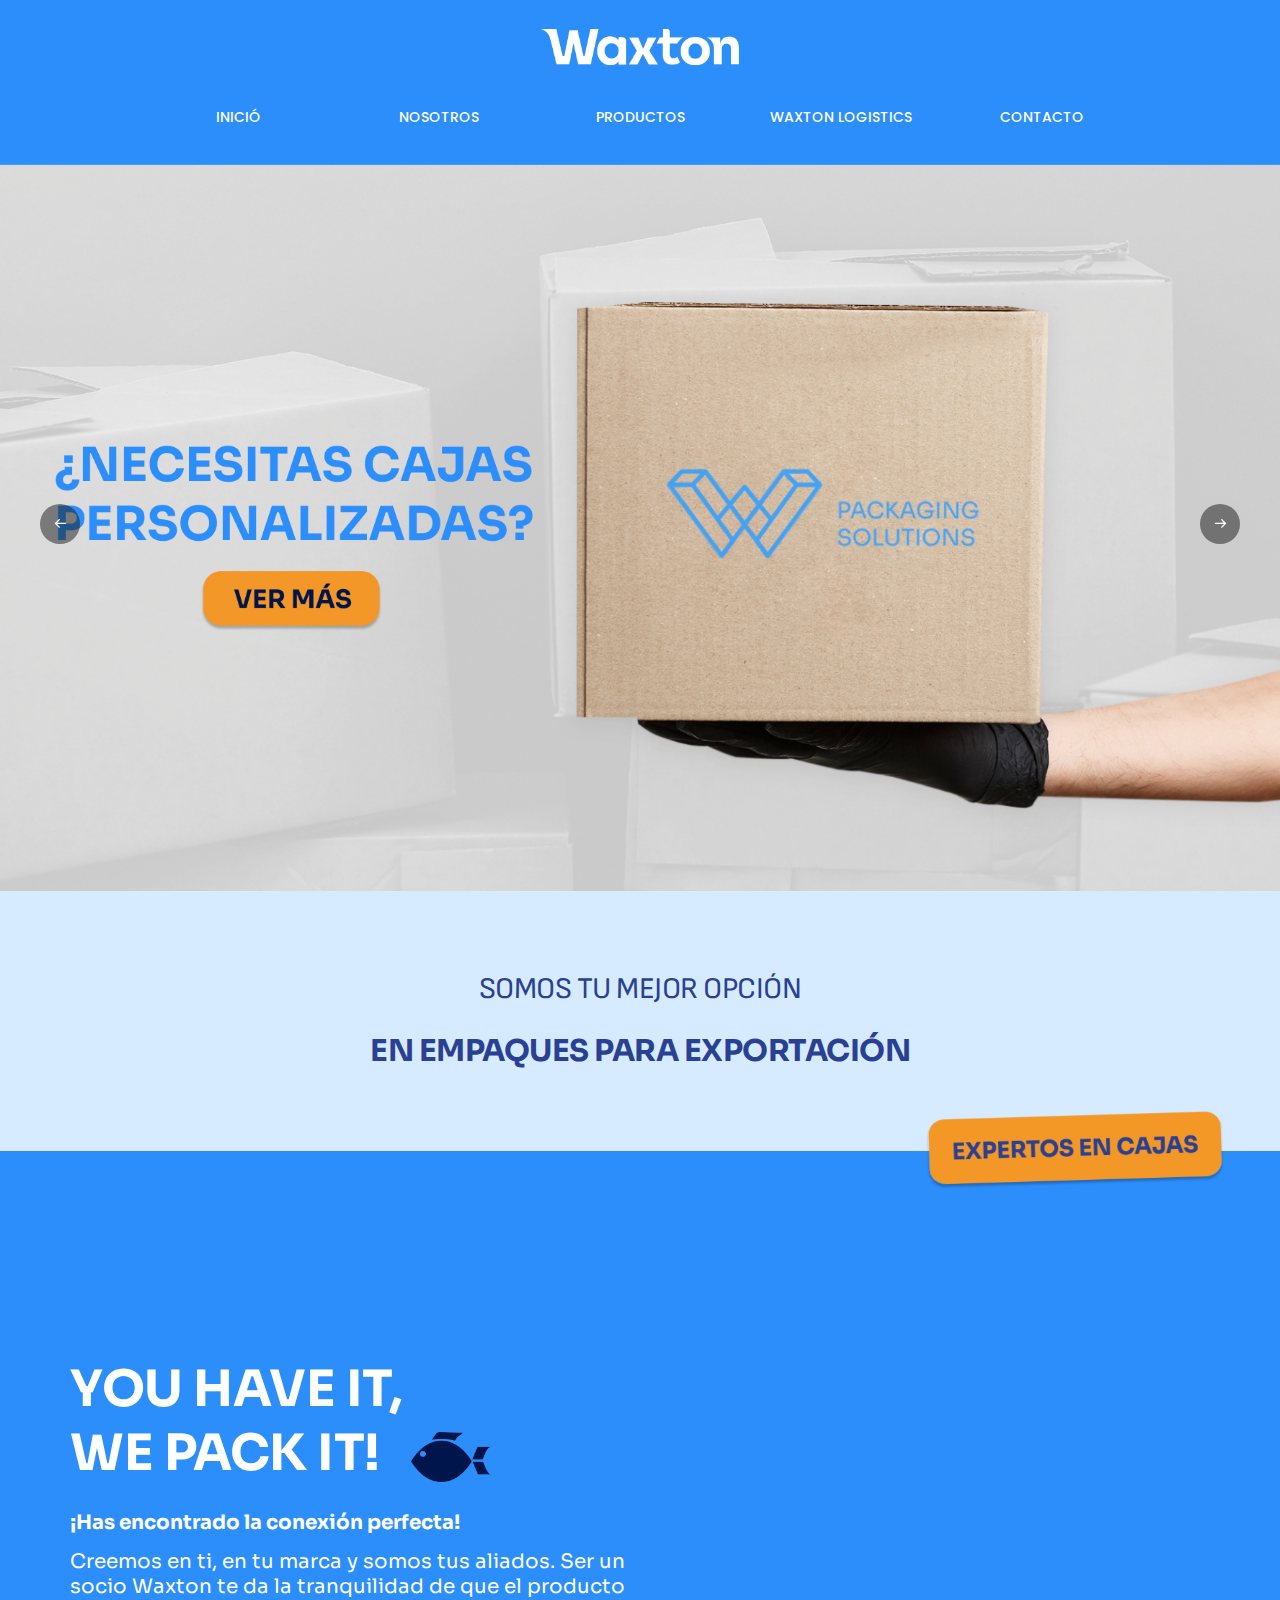
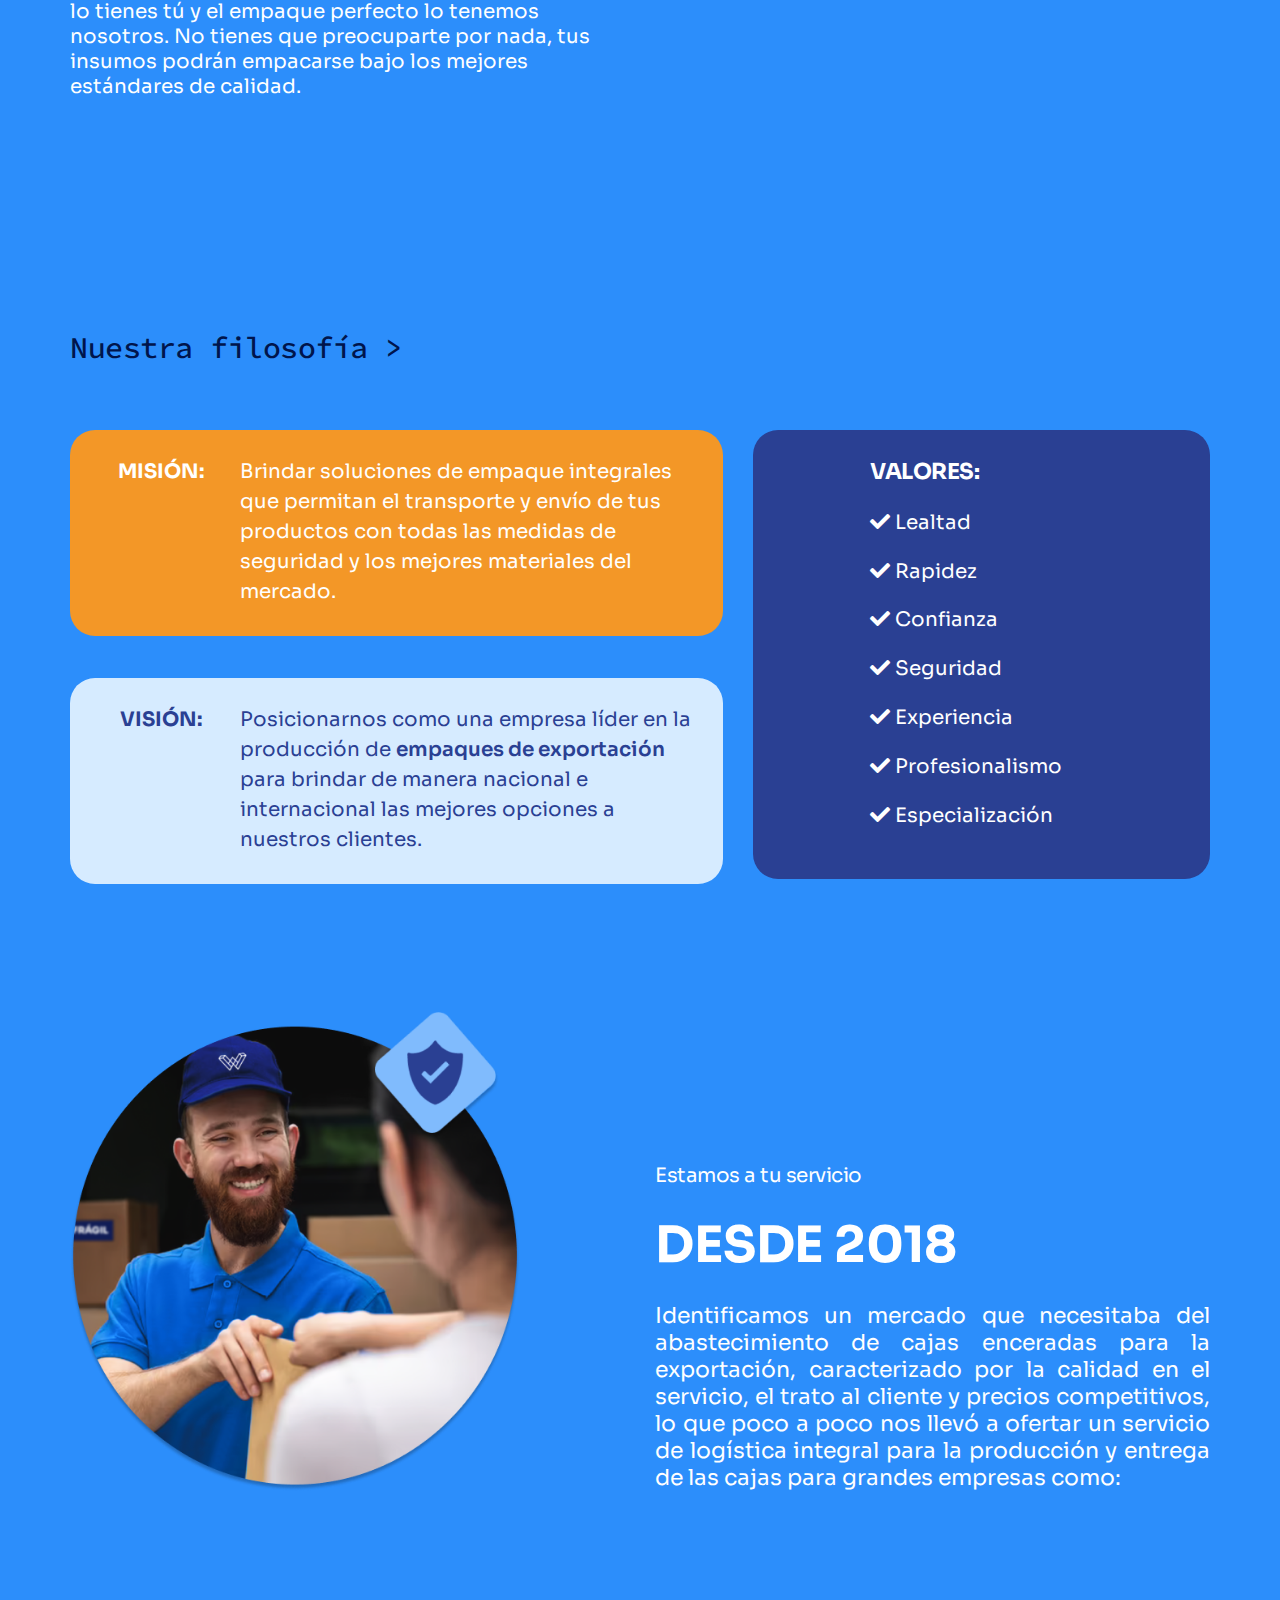
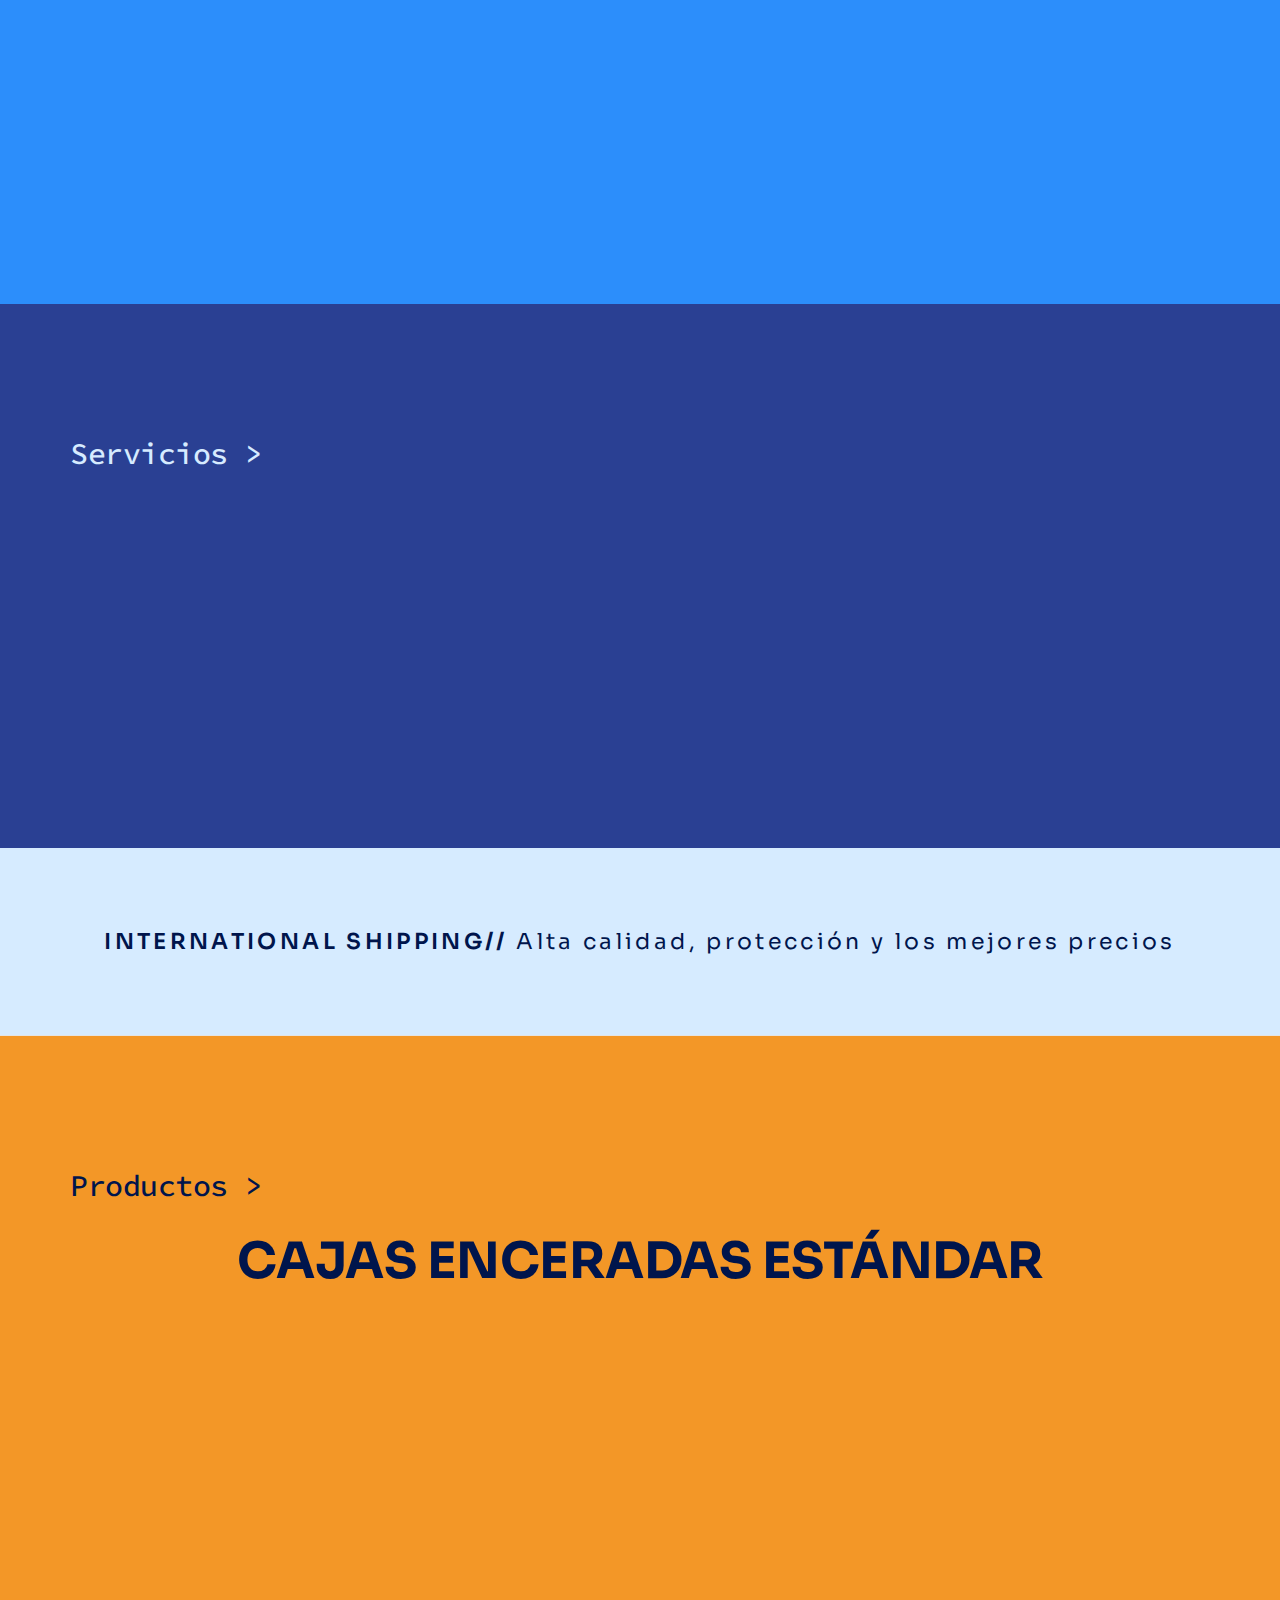
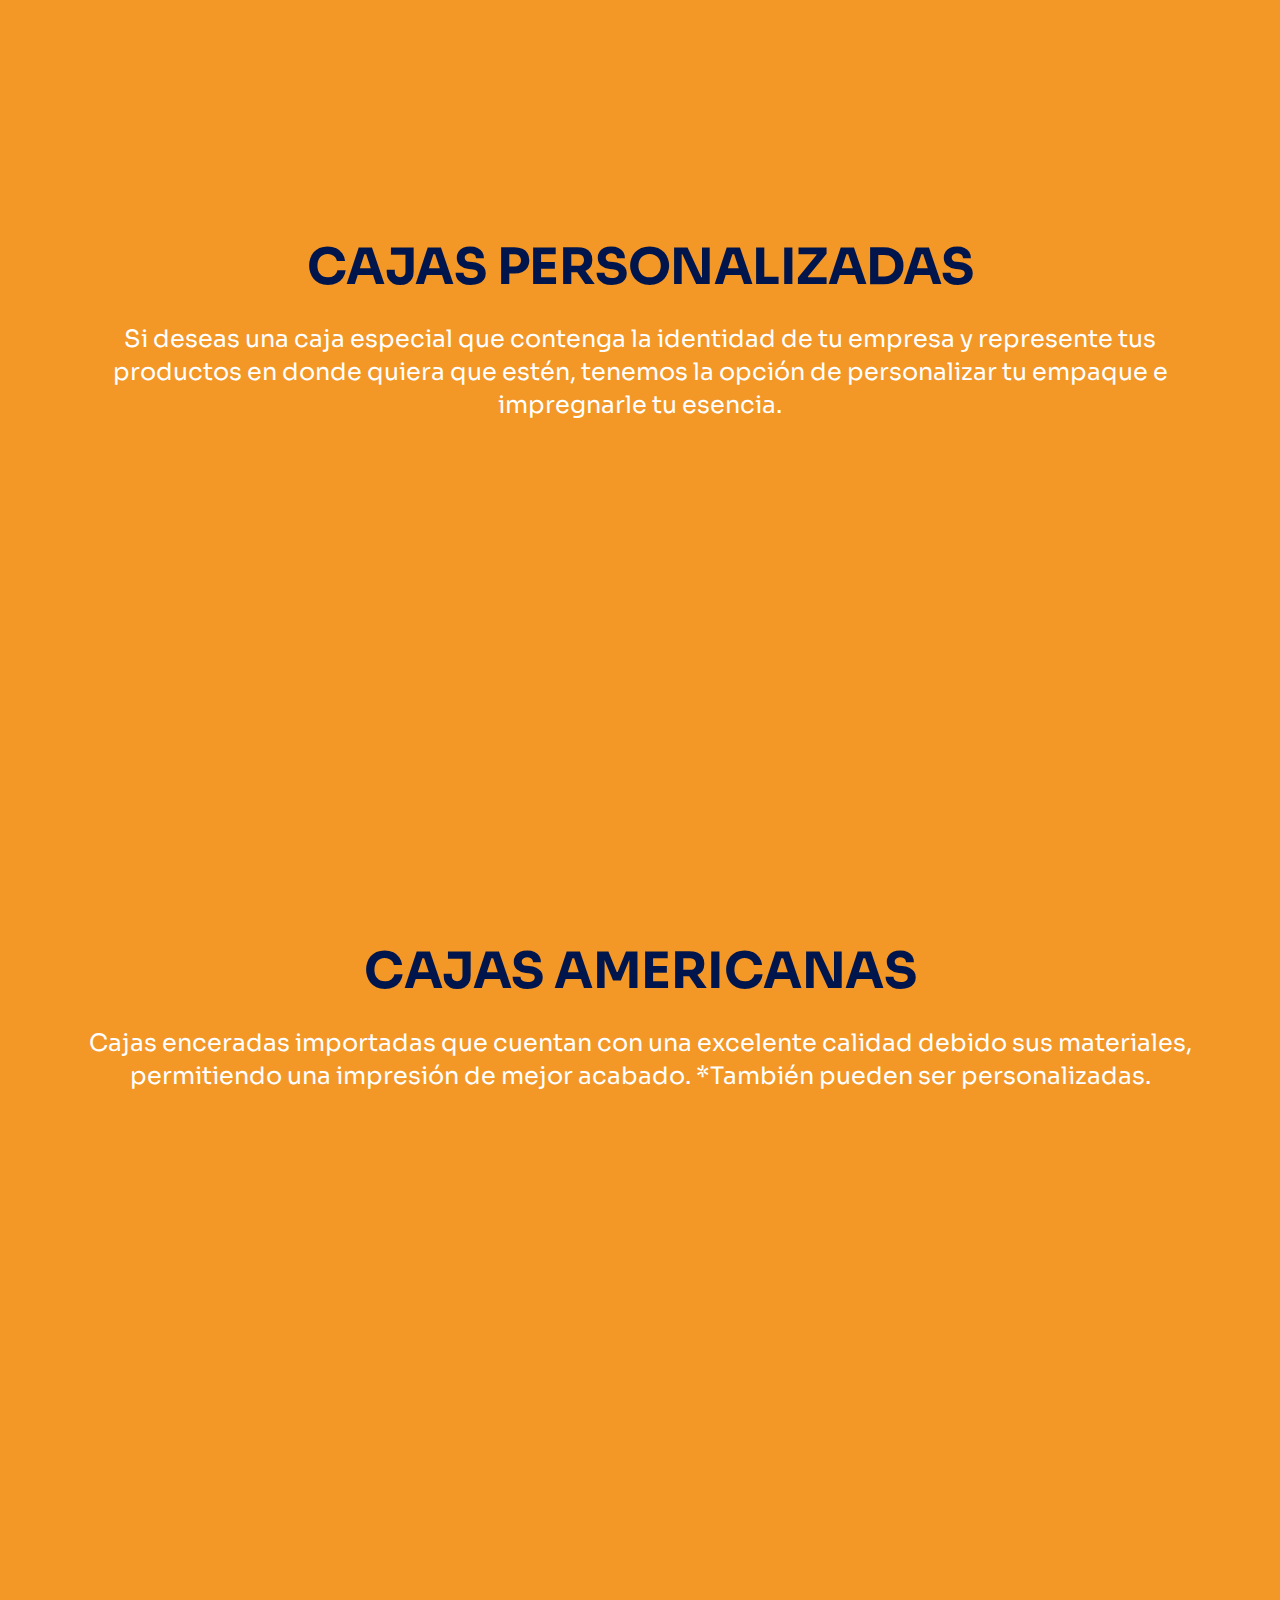
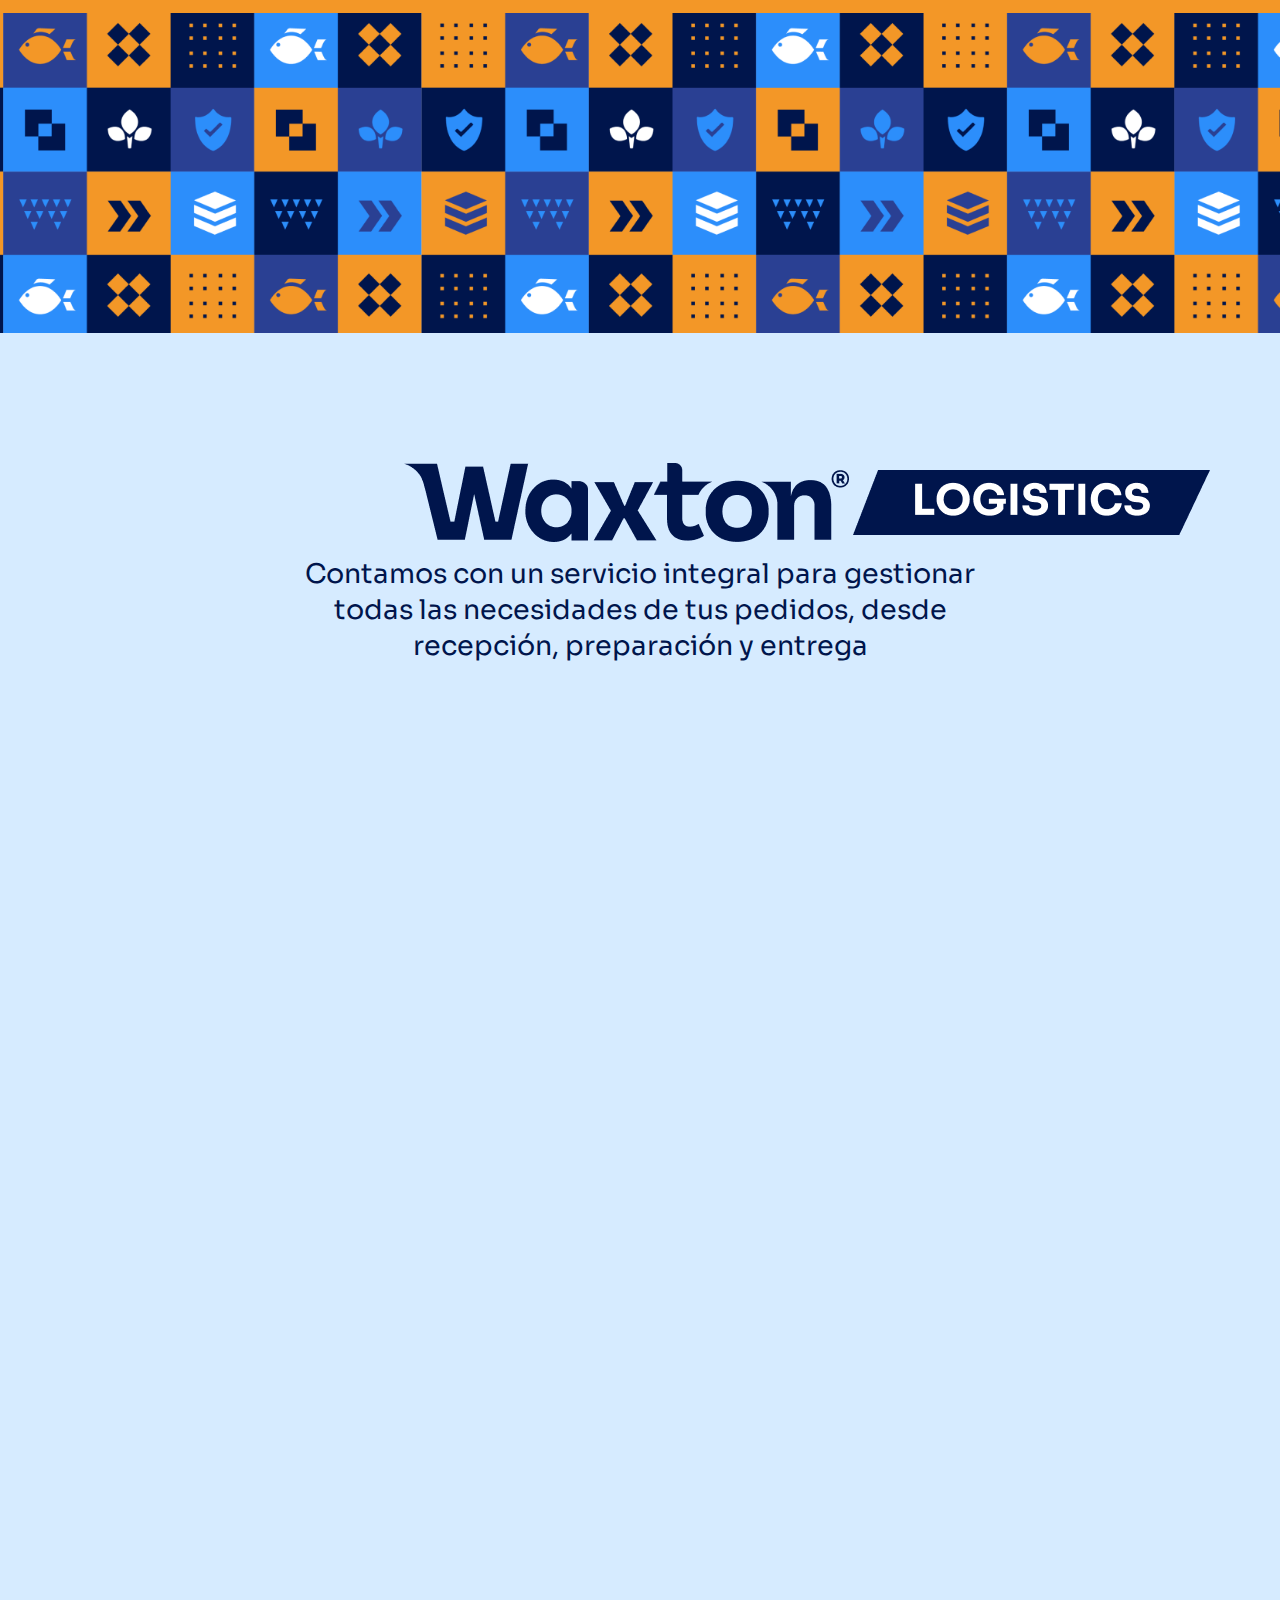
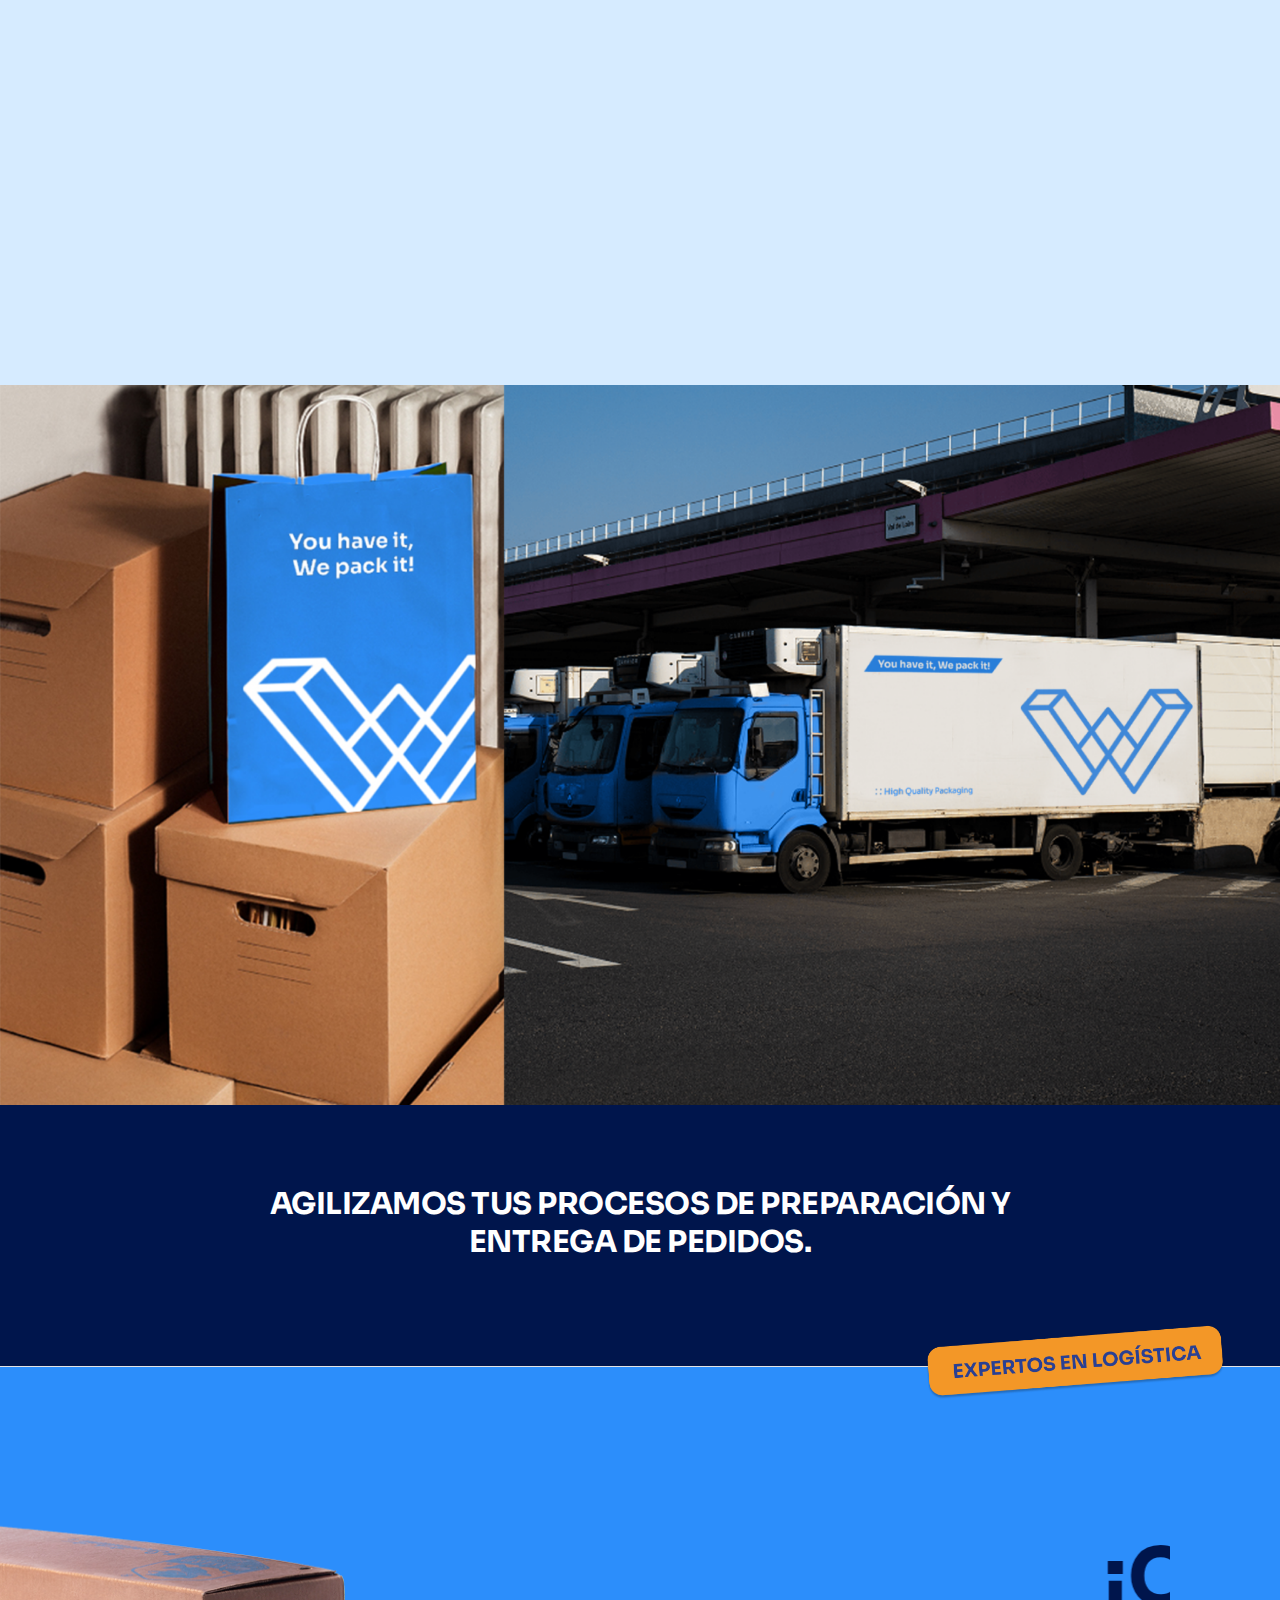
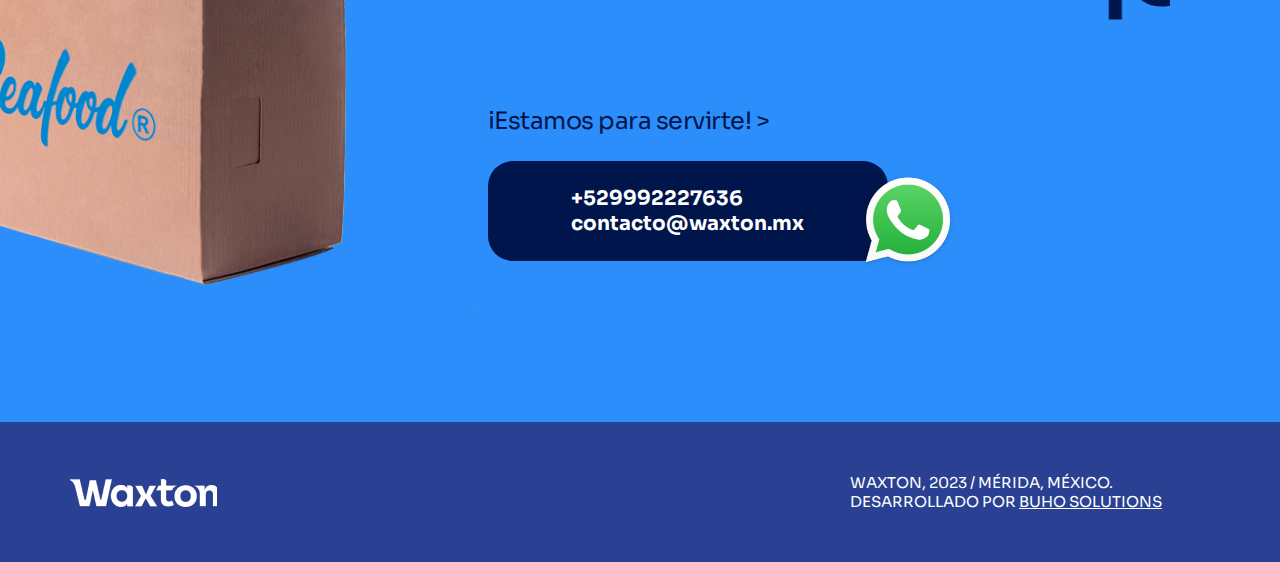
==== commit 58d8446e: "Actualizacion responsive ipad" ====
--- a/index.html
+++ b/index.html
@@ -21,7 +21,7 @@
     <body data-mobile-nav-style="classic" class="p-0-responsive">
         <!-- start header -->
         <header class="header-with-topbar">
-            <nav class="navbar navbar-expand-lg navbar-dark  border-bottom border-color-white-transparent header-light bg-client-blue navbar-boxed header-reverse-scroll top-space navbar-light ">
+            <nav class="navbar navbar-expand-lg navbar-dark  border-bottom border-color-white-transparent header-light bg-client-blue navbar-boxed header-reverse-scroll top-space navbar-light fixed-top ">
                 
                 <div class="container-fluid nav-header-container">
                     <div class="col-xl-6 col-lg-6 col-sm-6  text-center">
@@ -50,7 +50,7 @@
                                     <a href="#productos" class="nav-link">PRODUCTOS</a>
                                 </li>
                                 <li class="nav-item  ">
-                                    <a href="#" class="nav-link">WAXTON LOGISTICS</a>
+                                    <a href="#waxton-logistic" class="nav-link">WAXTON LOGISTICS</a>
                                     
                                 </li>
                                 <li class="nav-item   ">
@@ -65,7 +65,7 @@
         <!-- end header -->
         <div class="main-content">
             <!-- start section -->
-            <section id="inicio" class="p-0" >
+            <section class="padding-responsive" >
                 <div class="container-fluid position-relative">
                     <div class="row">
                         <div class="swiper-container white-move full-screen p-0 md-h-650px sm-h-500px" data-slider-options='{ "slidesPerView": 1, "loop": true, "autoplay": { "delay": 4500, "disableOnInteraction": false },  "pagination": { "el": ".swiper-pagination", "clickable": true }, "navigation": { "nextEl": ".swiper-button-next-nav", "prevEl": ".swiper-button-previous-nav" }, "keyboard": { "enabled": true, "onlyInViewport": true }, "effect": "slide" }'>
@@ -122,12 +122,12 @@
             </section>
             <!-- end section -->
             <!-- start section -->
-            <section id="nosotros" class="background-position-left-bottom bg-client-blue background-no-repeat position-relative">
+            <section id="inicio" class="background-position-left-bottom bg-client-blue background-no-repeat position-relative">
                 <div class="container">
                     <div class="row align-items-center">
-                        <div class="col-12 col-lg-6 ">
-                            <div class="row">
-                                <div class="col-6 col-xl-12">
+                        <div class="col-12 col-xl-6 col-lg-6 ">
+                            <div class="row container-inicio-respons">
+                                <div class="col-6 col-xl-12 col-lg-12">
                                     <h5 class="title-section-web-pack" data-wow-delay="0.1s">
                                         YOU HAVE IT, <br>
                                         WE PACK IT! &nbsp; <img class="image-dnone" width="80" height="50" src="images/icons/icon_pez.png" alt=""> 
@@ -146,12 +146,14 @@
                             
                             
                         </div>
-                        <div class="col-12 col-lg-6 position-relative z-index-1 md-margin-50px-bottom sm-margin-35px-bottom wow animate__fadeIn p-0 image-dnone" data-wow-delay="0.1s">
-                            <img src="images/CAJA_1.png" alt="Imagen caja" />
+                        <div class="col-12 col-xl-6 col-lg-6 position-relative z-index-1 md-margin-50px-bottom sm-margin-35px-bottom wow animate__fadeIn p-0 image-dnone image-dnone-lg" data-wow-delay="0.1s">
+                            <img loading="lazy" src="images/CAJA_1.png" alt="Imagen caja" />
                         </div>
                         
                     </div>
                 </div>
+            </section>
+            <section id="nosotros" class="background-position-left-bottom bg-client-blue background-no-repeat position-relative">
                 <div class="container padding-ten-top">
                     <div class="row">
                         <div class="col-xl-12 text-left">
@@ -215,7 +217,7 @@
                 </div>
                 <div  class="container padding-ten-top">
                     <div class="row">
-                        <div class="col-xl-6">
+                        <div class="col-xl-6 text-center-rsp">
                             <img width="450" src="images/logos/Group_8.png" alt="Group_8">
                         </div>
                         <div class="col-xl-6 container-info">
@@ -255,7 +257,7 @@
             </section>
             <!-- end section -->
             <!-- start section -->
-            <section id="servicios" class="background-position-left-bottom background-no-repeat bg-client-blue3" >
+            <section class="background-position-left-bottom background-no-repeat bg-client-blue3" >
                 <div class="container">
                     <div class="row">
                         <div class="col-xl-6">
@@ -272,7 +274,7 @@
                                     <span class="text-pruduccion">
                                         Fabricación de cajas de cartón enceradas para la exportación de productos.
                                     </span>
-                                    <img class="text-small font-weight-500 alt-font text-blue-client text-uppercase position-absolute bottom-minus-24px right-6 padding-5px-tb padding-20px-lr text-button-card" src="images/icons/icon-produccion.png" alt="Icon produccion" width="120">
+                                    <img class="text-small font-weight-500 alt-font text-blue-client text-uppercase position-absolute bottom-minus-24px right-6 padding-5px-tb padding-20px-lr " src="images/icons/icon-produccion.png" alt="Icon produccion" width="95">
 
                                     
                                 </div>
@@ -329,7 +331,7 @@
                 <div class="container padding-three-top">
                     <div class="row align-items-center gap-3rem">
                         <div class="col-12 col-lg-4 position-relative z-index-1 md-margin-50px-bottom sm-margin-35px-bottom wow animate__fadeIn" data-wow-delay="0.1s">
-                            <div class="swiper-slide box-shadow-small box-shadow-extra-large-hover">
+                            <div class="swiper-slide box-shadow-small ">
                                 <div class="position-relative container-product md-padding-4-rem-lr">
                                     <img loading="lazy" src="images/cards/card-1.png" alt="card 1">
                                     <div class="bg-client-blue4 text-small font-weight-500 alt-font text-blue-client text-uppercase position-absolute bottom-minus-25px  padding-5px-tb padding-20px-lr text-button-card2 border-radius-25px">Caja <br> 55 Lb</div>
@@ -339,7 +341,7 @@
                             </div>
                         </div>
                         <div class="col-12 col-lg-4 position-relative z-index-1 md-margin-50px-bottom sm-margin-35px-bottom wow animate__fadeIn" data-wow-delay="0.1s">
-                            <div class="swiper-slide box-shadow-small box-shadow-extra-large-hover">
+                            <div class="swiper-slide box-shadow-small ">
                                 <div class="position-relative container-product md-padding-4-rem-lr">
                                     <img loading="lazy" class="border-radius-25px" src="images/cards/card_2.png" alt="card 2">
                                     <div class="bg-client-blue4 text-small font-weight-500 alt-font text-blue-client text-uppercase position-absolute bottom-minus-25px  padding-5px-tb padding-20px-lr text-button-card2 border-radius-25px">Caja <br> 55 Lb</div>
@@ -347,7 +349,7 @@
                             </div>
                         </div>
                         <div class="col-12 col-lg-4 position-relative z-index-1 md-margin-50px-bottom sm-margin-35px-bottom wow animate__fadeIn" data-wow-delay="0.1s">
-                            <div class="swiper-slide box-shadow-small box-shadow-extra-large-hover">
+                            <div class="swiper-slide box-shadow-small ">
                                 <div class="position-relative container-product md-padding-4-rem-lr">
                                     <img loading="lazy" class="border-radius-25px" src="images/cards/card_3.png" alt="card 3">
                                     <div class="bg-client-blue4 text-small font-weight-500 alt-font text-blue-client text-uppercase position-absolute bottom-minus-25px  padding-5px-tb padding-20px-lr text-button-card2 border-radius-25px">Tapa Extendida<br> 55lb</div>
@@ -372,7 +374,7 @@
                 <div class="container padding-three-top">
                     <div class="row align-items-center gap-3rem">
                         <div class="col-12 col-lg-4 position-relative z-index-1 md-margin-50px-bottom sm-margin-35px-bottom wow animate__fadeIn" data-wow-delay="0.1s">
-                            <div class="swiper-slide box-shadow-small box-shadow-extra-large-hover">
+                            <div class="swiper-slide box-shadow-small ">
                                 <div class="position-relative container-product md-padding-4-rem-lr">
                                     <img loading="lazy" src="images/cards/card_4.png" alt="card 4">
                                     <div class="bg-client-blue4 text-small font-weight-500 alt-font text-blue-client text-uppercase position-absolute bottom-minus-25px  padding-5px-tb padding-20px-lr text-button-card2 border-radius-25px">Caja <br> 55 Lb</div>
@@ -382,7 +384,7 @@
                             </div>
                         </div>
                         <div class="col-12 col-lg-4 position-relative z-index-1 md-margin-50px-bottom sm-margin-35px-bottom wow animate__fadeIn" data-wow-delay="0.1s">
-                            <div class="swiper-slide box-shadow-small box-shadow-extra-large-hover">
+                            <div class="swiper-slide box-shadow-small ">
                                 <div class="position-relative container-product md-padding-4-rem-lr">
                                     <img loading="lazy" class="border-radius-25px" src="images/cards/card_5.png" alt="card 5">
                                     <div class="bg-client-blue4 text-small font-weight-500 alt-font text-blue-client text-uppercase position-absolute bottom-minus-25px  padding-5px-tb padding-20px-lr text-button-card2 border-radius-25px">Caja <br> 110 Lb</div>
@@ -390,7 +392,7 @@
                             </div>
                         </div>
                         <div class="col-12 col-lg-4 position-relative z-index-1 md-margin-50px-bottom sm-margin-35px-bottom wow animate__fadeIn" data-wow-delay="0.1s">
-                            <div class="swiper-slide box-shadow-small box-shadow-extra-large-hover">
+                            <div class="swiper-slide box-shadow-small ">
                                 <div class="position-relative container-product md-padding-4-rem-lr">
                                     <img loading="lazy" class="border-radius-25px" src="images/cards/card_6.png" alt="card 6">
                                     <div class="bg-client-blue4 text-small font-weight-500 alt-font text-blue-client text-uppercase position-absolute bottom-minus-25px  padding-5px-tb padding-20px-lr text-button-card2 border-radius-25px">Caja<br> Especial</div>
@@ -415,7 +417,7 @@
                 <div class="container padding-three-top">
                     <div class="row align-items-center justify-content-center gap-3rem">
                         <div class="col-12 col-lg-4 position-relative z-index-1 md-margin-50px-bottom sm-margin-35px-bottom wow animate__fadeIn" data-wow-delay="0.1s">
-                            <div class="swiper-slide box-shadow-small box-shadow-extra-large-hover">
+                            <div class="swiper-slide box-shadow-small ">
                                 <div class="position-relative container-product md-padding-4-rem-lr">
                                     <img loading="lazy" src="images/cards/card_7.png" alt="card 7">
                                     <div class="bg-client-blue4 text-small font-weight-500 alt-font text-blue-client text-uppercase position-absolute bottom-minus-25px  padding-5px-tb padding-20px-lr text-button-card2 border-radius-25px">Caja <br> 55 Lb</div>
@@ -425,7 +427,7 @@
                             </div>
                         </div>
                         <div class="col-12 col-lg-4 position-relative z-index-1 md-margin-50px-bottom sm-margin-35px-bottom wow animate__fadeIn" data-wow-delay="0.1s">
-                            <div class="swiper-slide box-shadow-small box-shadow-extra-large-hover">
+                            <div class="swiper-slide box-shadow-small ">
                                 <div class="position-relative container-product md-padding-4-rem-lr">
                                     <img loading="lazy" class="border-radius-25px" src="images/cards/card-8.png" alt="card 8">
                                     <div class="bg-client-blue4 text-small font-weight-500 alt-font text-blue-client text-uppercase position-absolute bottom-minus-25px  padding-5px-tb padding-20px-lr text-button-card2 border-radius-25px">Caja <br> 110 Lb</div>
@@ -440,7 +442,7 @@
             <section class="big-section cover-background" style="background-image:url('images/banner/img-banner.png');">
             </section>
             <!-- start section -->
-            <section id="" class="background-position-left-bottom background-no-repeat bg-client-blue2" >
+            <section id="waxton-logistic" class="background-position-left-bottom background-no-repeat bg-client-blue2" >
                 <div class="container">
                     <div class="row justify-content-center">
                         <div class="col-xl-12 text-center text-right-response ">
@@ -462,7 +464,7 @@
                 <div class="container padding-ten-top">
                     <div class="row align-items-center services-card">
                         <div class="col-12 col-lg-11 position-relative z-index-1 md-margin-50px-bottom sm-margin-35px-bottom wow animate__fadeIn" data-wow-delay="0.1s">
-                            <div class="swiper-slide box-shadow-small box-shadow-extra-large-hover">
+                            <div class="swiper-slide box-shadow-small ">
                                 <div class="position-relative container-services padding-3-rem-all md-padding-4-rem-lr">
                                     <div class="text-small font-weight-500 alt-font text-blue-client text-uppercase position-absolute top-minus-60px left-0 padding-5px-tb padding-20px-lr text-number-card">1</div>
                                     <div class="row align-items-center">
@@ -600,7 +602,7 @@
                                 +529992227636 <br>
                                 contacto@waxton.mx
 
-                                <img class="icon-whatssap" src="images/icons/WhatsApp_icon.png" alt="Whatssap icon">
+                                <a href="https://wa.me/+529992227636"><img class="icon-whatssap" src="images/icons/WhatsApp_icon.png" alt="Whatssap icon"> </a>
                             </div>
                         </div>
                         
--- a/css/style.css
+++ b/css/style.css
@@ -1621,7 +1621,13 @@
 .padding-10-rem-top { padding-top: 10rem; }
 .padding-10-half-rem-top { padding-top: 10.5rem; }
 
+.padding-responsive{
+    padding-top: 12.2%;
+    padding-bottom: 0px;
+}
+
 /* padding bottom */
+.padding-cero-bottom {padding-bottom: 0%;}
 .padding-one-bottom { padding-bottom:1%; }
 .padding-two-bottom { padding-bottom:2%; }
 .padding-three-bottom { padding-bottom:3%; }
@@ -5462,4 +5468,12 @@
 
 .p-0-responsive{
     padding-top: 0 !important;
+}
+
+#nosotros {
+    padding-top: 0;
+}
+
+#inicio {
+    padding-bottom: 0;
 }--- a/css/responsive.css
+++ b/css/responsive.css
@@ -2832,6 +2832,59 @@
     /*footer sticky*/
     .footer-sticky { position: relative !important; z-index: 0 !important; }
 
+    .sm-h-500px{
+        height: 650px !important;
+    }
+
+    .container-product{
+        width: 100%;
+    }
+
+    .image-dnone{
+        display: none;
+    }
+
+    .image-dnone-lg {
+        display: block;
+    }
+
+    .mision-responsive, .vision-responsive {
+        align-items: center;
+    }
+
+    .flex-valores{
+        flex-direction: row;
+        align-items: center;
+        
+    }
+
+    .margin-4rem-responsive {
+        margin-top: 4rem;
+    }
+
+    .text-center-rsp {
+        text-align: center;
+    }
+
+    .w-70px-responsive{
+        width: 70px;
+    }
+
+    .w-120px-responsive{
+        width: 190px;
+    }
+    .container-info{
+        margin-top: 4rem;
+    }
+
+    .text-number-card{
+        font-size: 80px;
+    }
+
+    .services-one-title{
+        font-size: 22px;
+    }
+
 }
 
 @media only screen and (max-width:1024px) and (min-width: 778px) {
@@ -2846,8 +2899,8 @@
     .navbar-expand-lg>.container, .navbar-expand-lg>.container-fluid, .navbar-expand-lg>.container-lg, .navbar-expand-lg>.container-md, .navbar-expand-lg>.container-sm, .navbar-expand-lg>.container-xl { padding-right: 15px; padding-left: 15px; }
 
     /* header default */
-    .navbar-nav { padding:15px 15px 25px }
-    .navbar-collapse { position: absolute; top: 100%; left: 0; width: 100%; background: #fff; overflow: hidden; box-shadow: 0 20px 15px 0 rgba(23,23,23,.05); max-height: calc(100vh - 65px);}
+    .navbar-nav { padding:15px 15px 25px; width: 500px; }
+    /* .navbar-collapse { position: absolute; top: 100%; left: 0; width: 100%; background: #fff; overflow: hidden; box-shadow: 0 20px 15px 0 rgba(23,23,23,.05); max-height: calc(100vh - 65px);} */
     .navbar-collapse.show {overflow-y: auto !important; -webkit-overflow-scrolling: touch;}
     .navbar.navbar-dark .navbar-nav .nav-link,.navbar.navbar-light .navbar-nav .nav-link, .sticky .navbar.navbar-dark .navbar-nav .nav-link, .sticky .navbar.navbar-light .navbar-nav .nav-link, header.sticky .navbar.top-logo .navbar-nav .nav-link { color: #232323; padding: 9px 15px; margin: 0; }
     .navbar .navbar-nav .nav-link {font-size: 15px}
@@ -2859,6 +2912,35 @@
     .menu-order { order: 5; position: inherit !important }
     .logo-order { order: 5}
     .navbar-collapse-show .sticky .header-reverse-scroll { -webkit-transform: translateY(0); -moz-transform: translateY(0); -ms-transform: translateY(0); -o-transform: translateY(0); transform: translateY(0); -webkit-transition-duration: 0.3s;}
+
+
+
+    .navbar-collapse{
+        position: absolute;
+        top: 100%;
+        left: 0;
+        width: 100%;
+        background: #2C8EFB;;
+        overflow: hidden;
+        box-shadow: 0 20px 15px 0 rgba(23,23,23,.05);
+        max-height: calc(100vh - 65px);
+        height: 100vh;
+        z-index: 9999;
+        display: flex;
+    }
+
+    .navbar.navbar-dark .navbar-nav .nav-link, .navbar.navbar-light .navbar-nav .nav-link, .sticky .navbar.navbar-dark .navbar-nav .nav-link, .sticky .navbar.navbar-light .navbar-nav .nav-link, header.sticky .navbar.top-logo .navbar-nav .nav-link {
+        color: #FFF;
+        text-align: center;
+        font-family: 'Source Code Pro';
+        font-size: 24px;
+        font-style: normal;
+        font-weight: 500;
+        line-height: normal;
+        margin-bottom: 3rem;
+        width: 100%;
+    }
+
 
     /* top bar */
     .top-bar-contact .top-bar-contact-list:last-child {border-right: none; padding-right: 0}
@@ -3122,6 +3204,179 @@
 
     /* push menu */
     .push-menu { display: none; }
+
+    .icon-whatssap{
+        position: absolute;
+        right: -45px;
+        width: 80px;
+        top: 27px;
+    }
+
+    .marquee-contact{
+        font-size: 60px;
+    }
+
+    .banner-title3{
+        font-size: 20px;
+    }
+
+    .image-dnone {
+        display: none;
+    }
+
+    .services-one-title{
+        font-size: 16px;
+    }
+
+    .services-one-description{
+        font-size: 16px;
+    }
+
+    .text-number-card{
+        font-size: 80px;
+    }
+
+    .description-servicios-cards{
+        font-size: 20px;
+    }
+
+    .swiper-slide{
+        display: flex;
+        justify-content: center;
+    }
+
+    .box-shadow-small, .box-shadow-small-hover:hover{
+        box-shadow: 0 0 0 rgba(0,0,0,0);
+    }
+
+    .description-productos-cards{
+        font-size: 20px;
+    }
+
+    .title-productos-cards{
+        font-size: 40px;
+    }
+
+    .gap-3rem {
+        gap: 3rem;
+    }
+
+    .padding-three-top{
+        padding-top: 8%;
+    }
+
+    .banner-title2{
+        font-size: 20px;
+    }
+
+    .text-pruduccion{
+        font-size: 22.5px;
+    }
+
+    .w-70px-responsive {
+        width: 70px;
+    }
+
+    .w-120px-responsive {
+        width: 120px;
+    }
+
+    .row-gap-3rem{
+        row-gap: 3rem;
+    }
+
+    .info-description{
+        font-size: 20px;
+    }
+
+    .info-title {
+        font-size: 40px;
+    }
+
+    .container-info{
+        align-items: center;
+        justify-content: center;
+        margin-top: 4rem;
+    }
+
+    .text-center-rsp{
+        text-align: center;
+    }
+
+    .vision-responsive, .mision-responsive{
+        align-items: center;
+    }
+
+    .mision-title{
+        font-size: 18px;
+    }
+
+    .info-vision{
+        font-size: 18px;
+    }
+
+    .margin-4rem-responsive {
+        margin-top: 4rem;
+    }
+
+    .flex-valores{
+        flex-direction: row;
+        align-items: center;
+    }
+
+    .title-section-web-pack{
+        font-size: 40px;
+    }
+
+    .d-none-responsive{ 
+        display: block;
+    }
+
+    #inicio{
+        padding-top: 10rem;
+    }
+
+    .container-inicio-respons {
+        align-items: center;
+    }
+
+    .posicionamiento-button{
+        width: 300px;
+        right: 0;
+        top: 100px;
+        z-index: 999;
+    }
+    
+    .banner-subtitle, .banner-title{
+        font-size: 25px;
+    }
+
+    .sm-h-500px{
+        height: 500px !important;
+    }
+
+    .nav-header-container{
+        flex-direction: row;
+    }
+
+    .navbar-brand{
+        margin-top: 0;
+    }
+
+    .padding-responsive{
+        padding-top: 9%;
+    }
+
+    .posicionamiento-button2 {
+        width: 300px;
+        right: 0;
+        top: 60px;
+        z-index: 999;
+    }
+
+    .container-product{
+        width: 360px;
+    }
 }
 /* Navigation breakpoint end */
 
@@ -4387,7 +4642,7 @@
     .md-h-550px { height: 550px !important; }
     .md-h-580px { height: 580px !important; }
     .md-h-600px { height: 600px !important; }
-    .md-h-650px { height: 650px !important; }
+    /* .md-h-650px { height: 650px !important; } */
     .md-h-700px { height: 700px !important; }
     .md-h-720px { height: 720px !important; }
     .md-h-750px { height: 750px !important; }
@@ -4741,6 +4996,8 @@
 @media only screen and (max-width: 991px) and (min-width: 767px) and (orientation: landscape) {
     .home-hotel-resort .rev_slider_wrapper { min-height: 450px !important; }
     .home-startup .rev_slider_wrapper { min-height: 450px; }
+
+    
 }
 
 @media (max-width: 778px) {
@@ -6596,9 +6853,7 @@
         margin-bottom: 3rem;
     }
 
-    body {
-        padding-bottom: 3.5rem !important;
-    }
+    
 
     .sm-h-500px{
         height: 250px !important;
@@ -6611,6 +6866,18 @@
 
     .text-center-rsp{
         text-align: center;
+    }
+
+    #inicio{
+        padding-top: 10rem;
+    }
+
+    
+}
+
+@media (max-width: 420px) {
+    .icon-whatssap{
+        right: -14px;
     }
 }
 
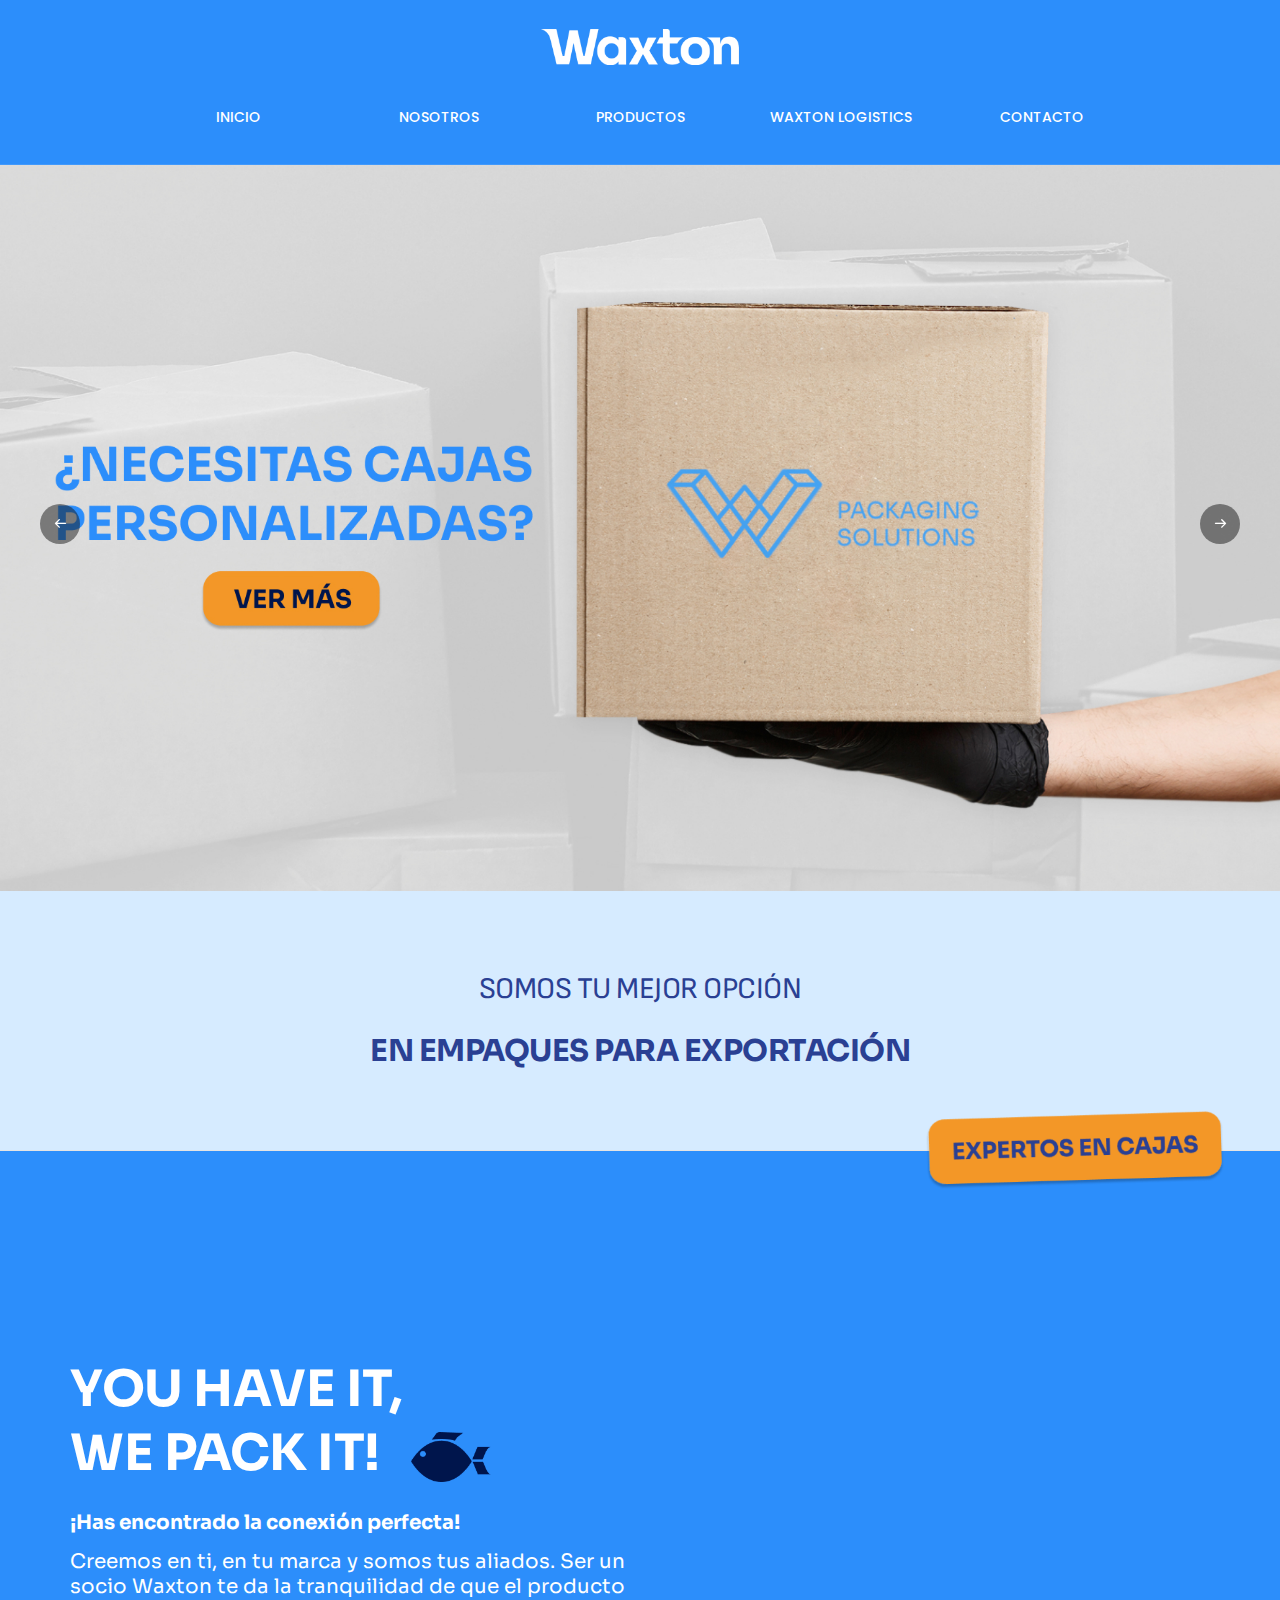
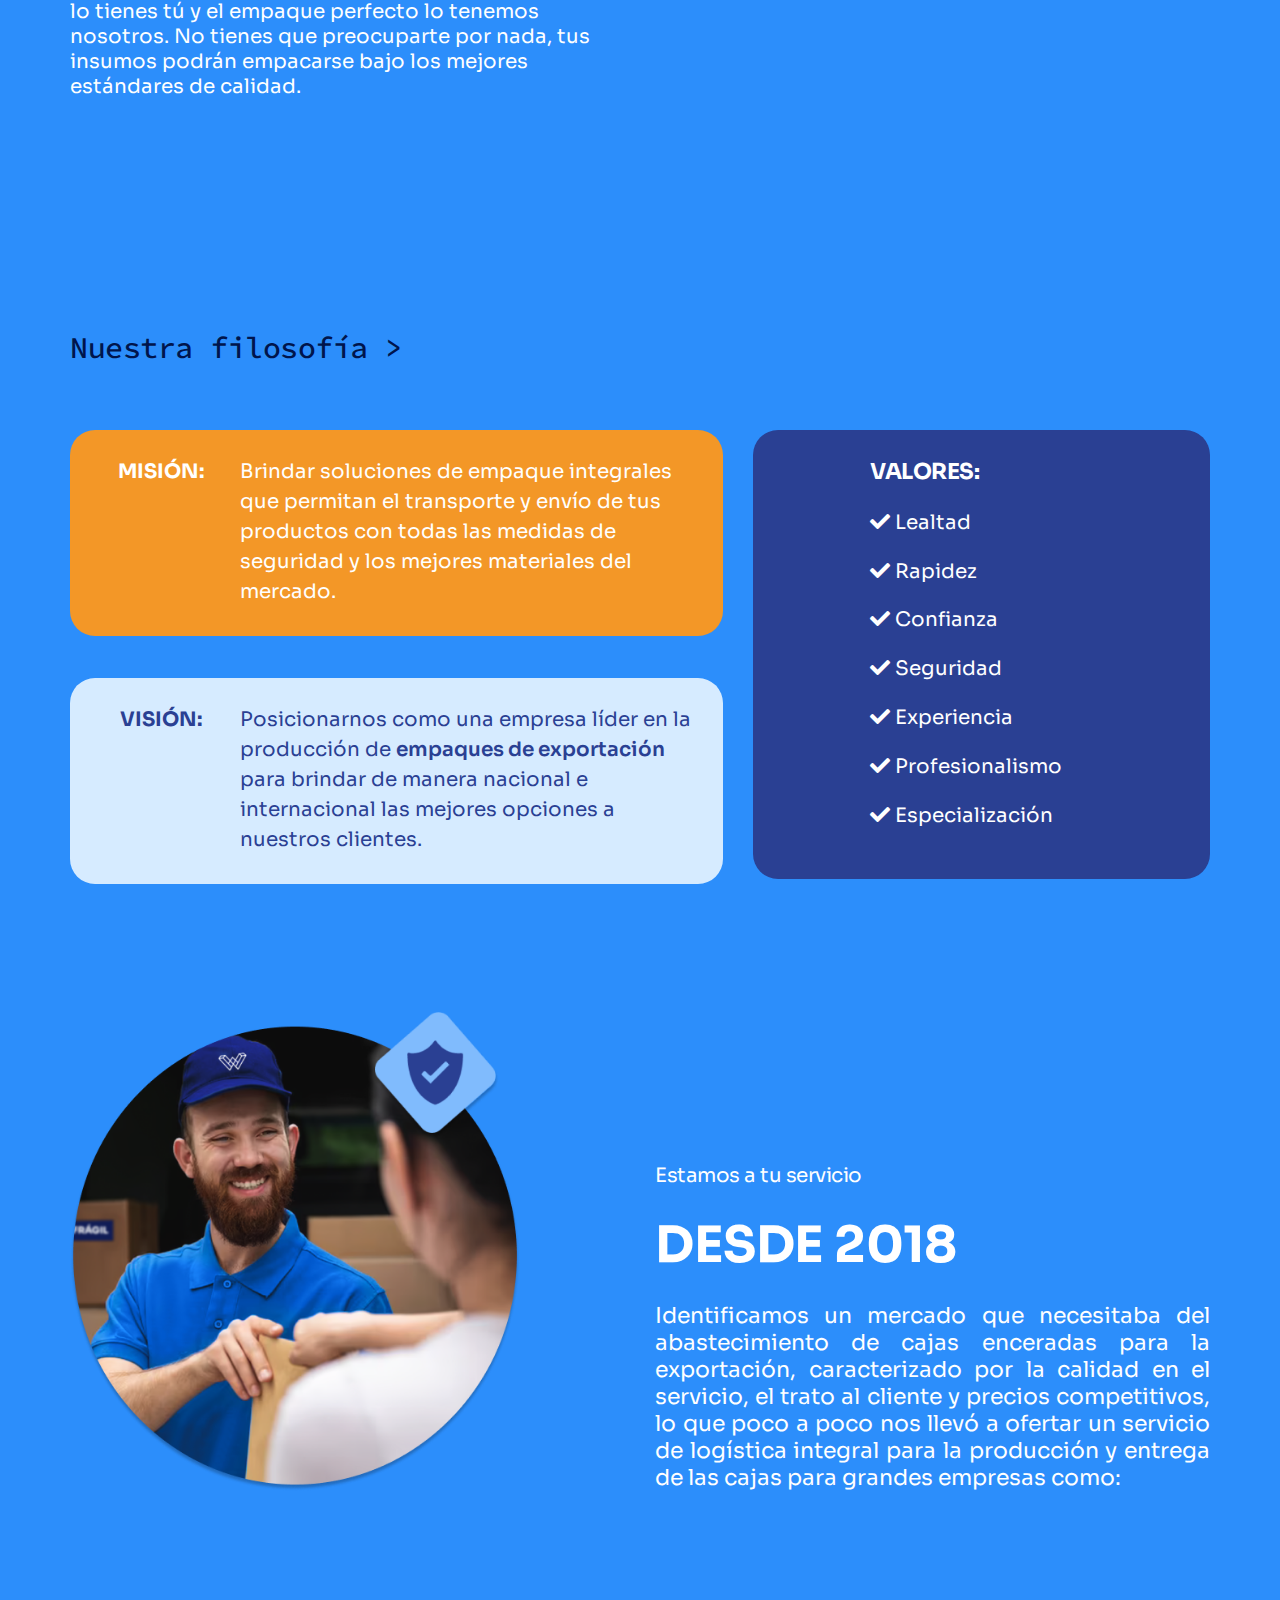
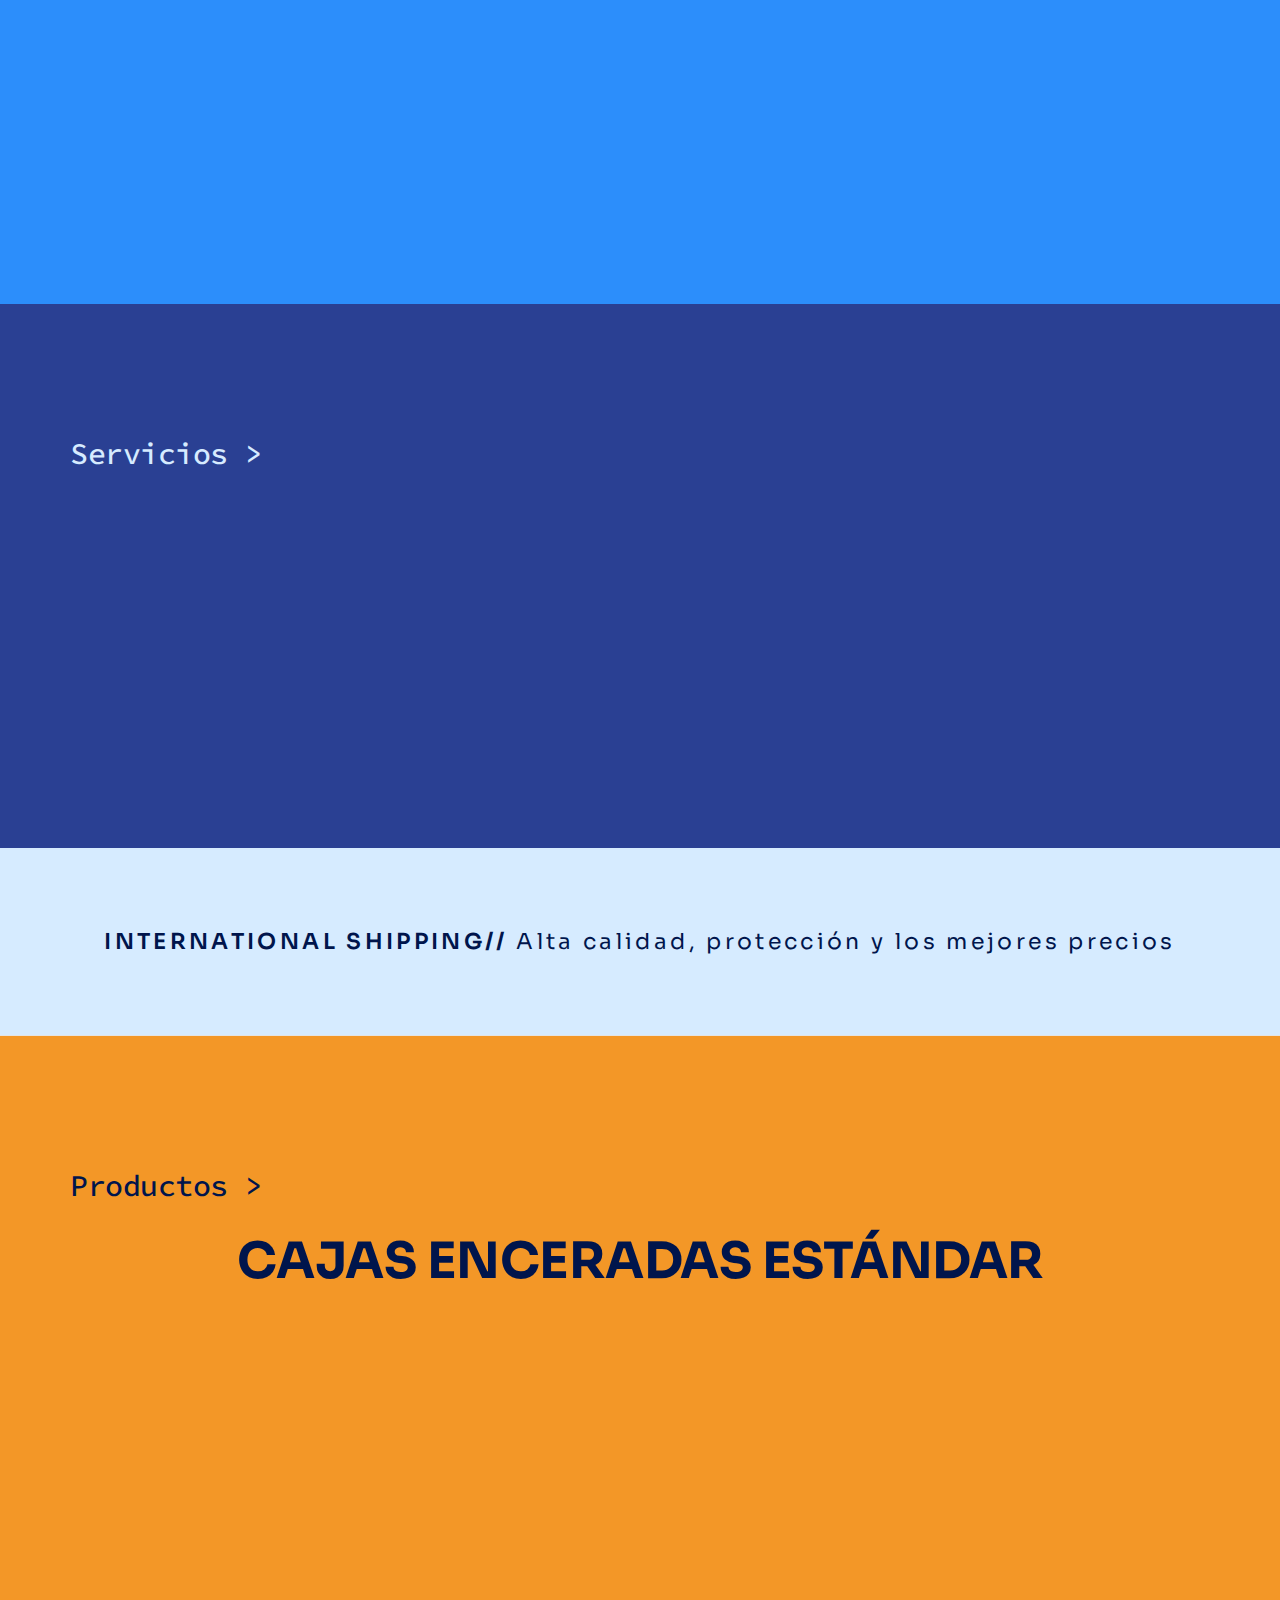
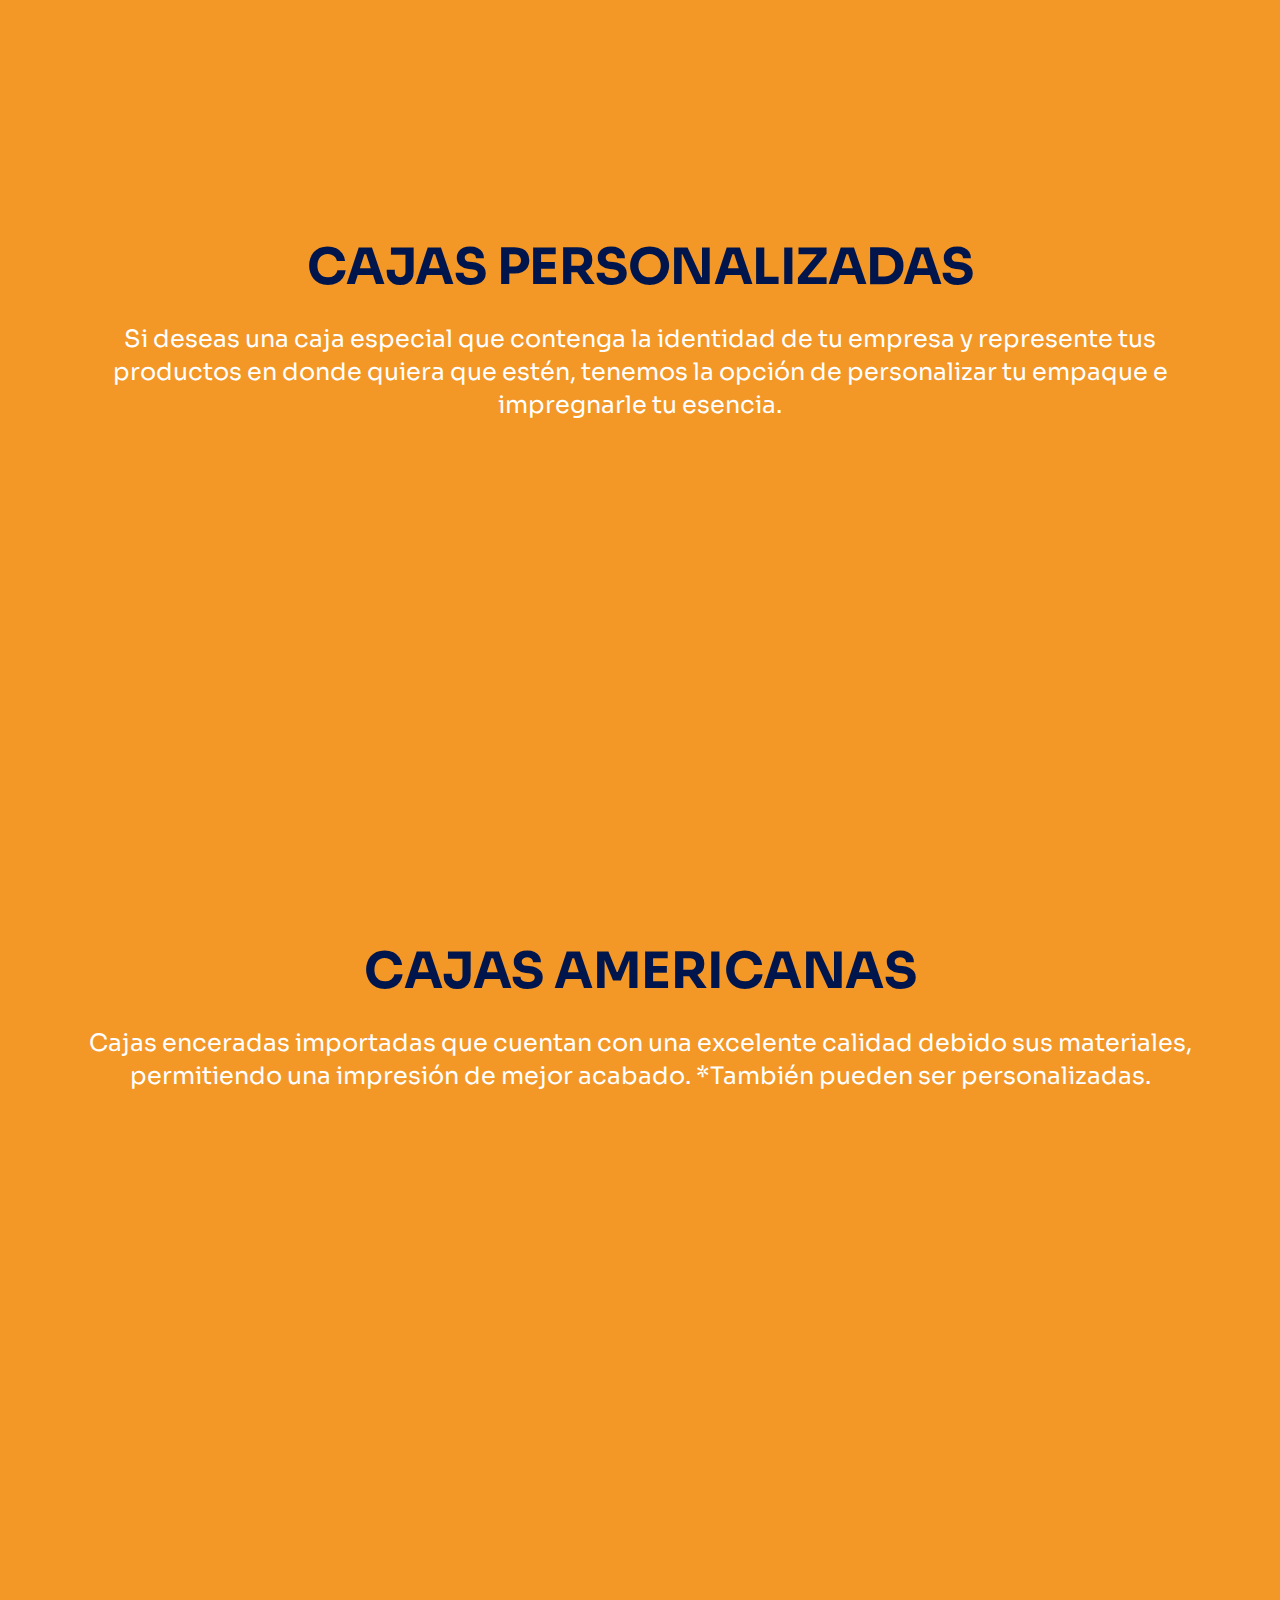
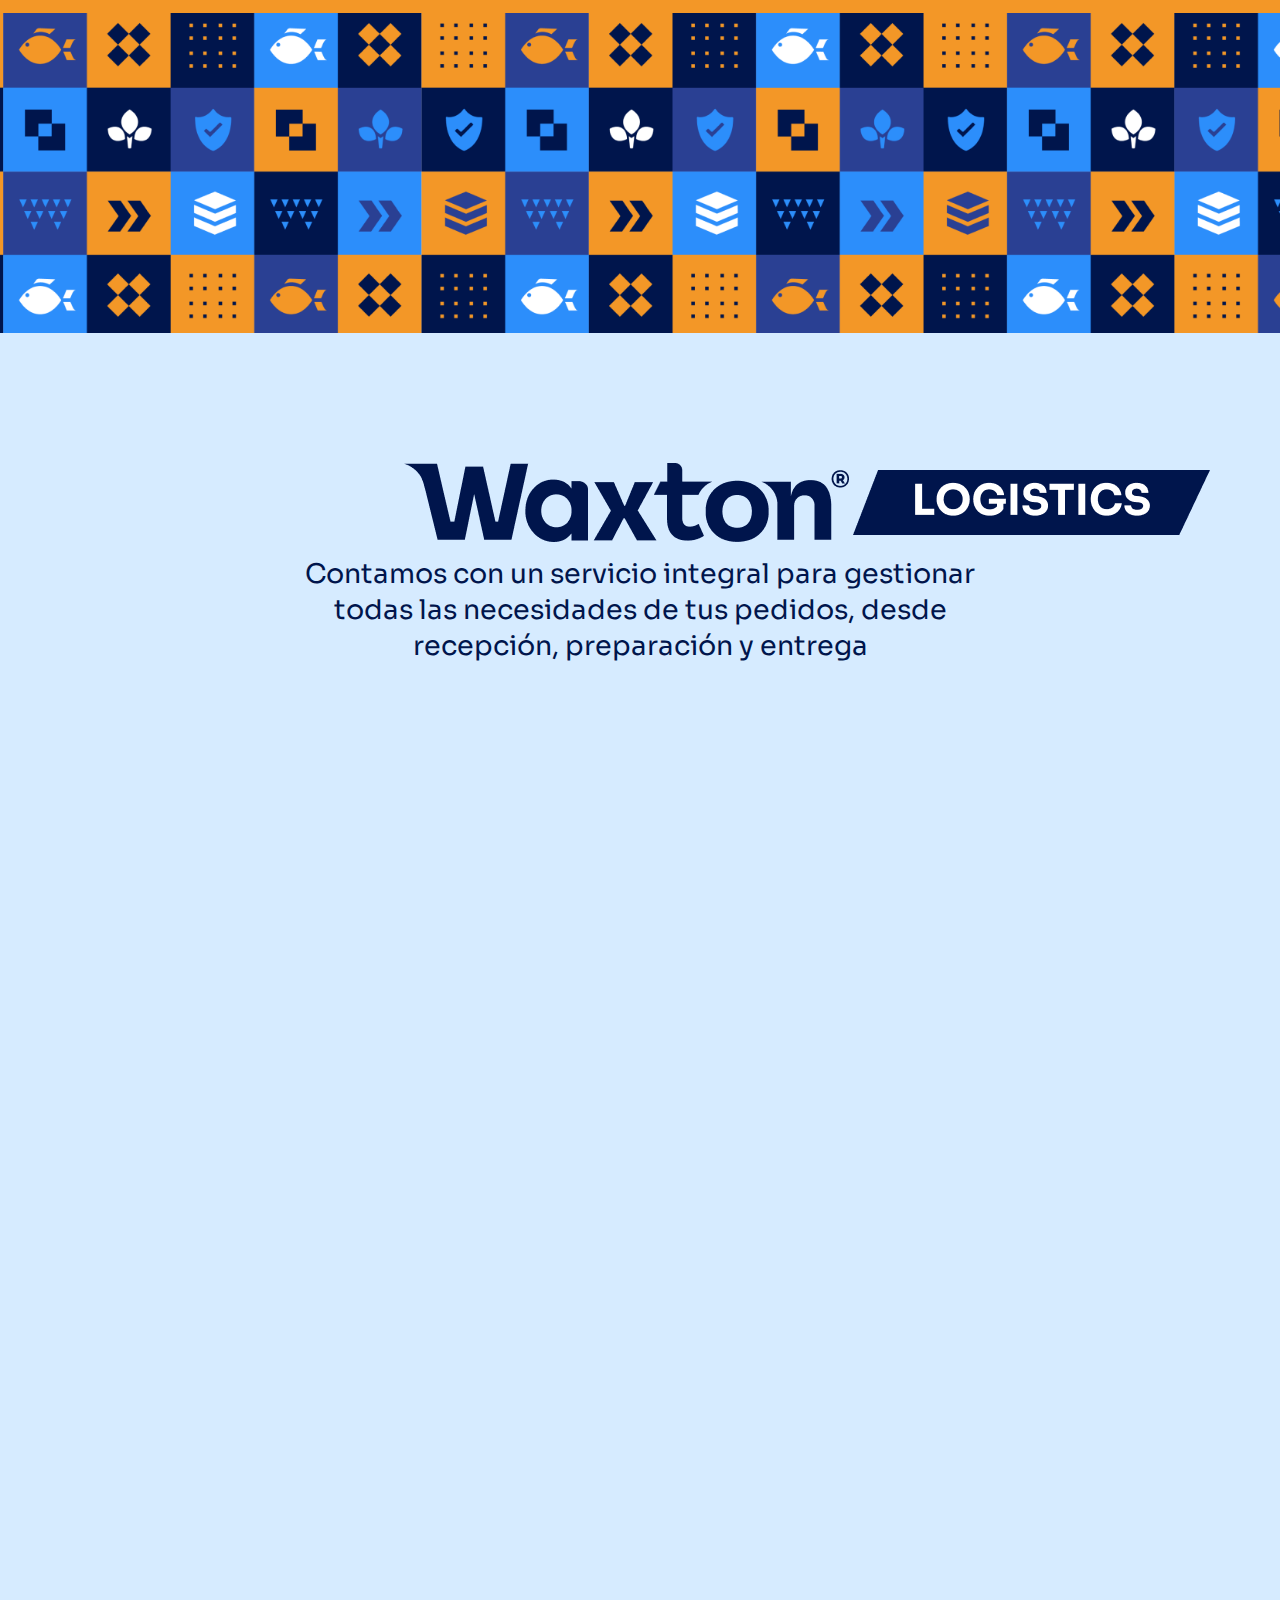
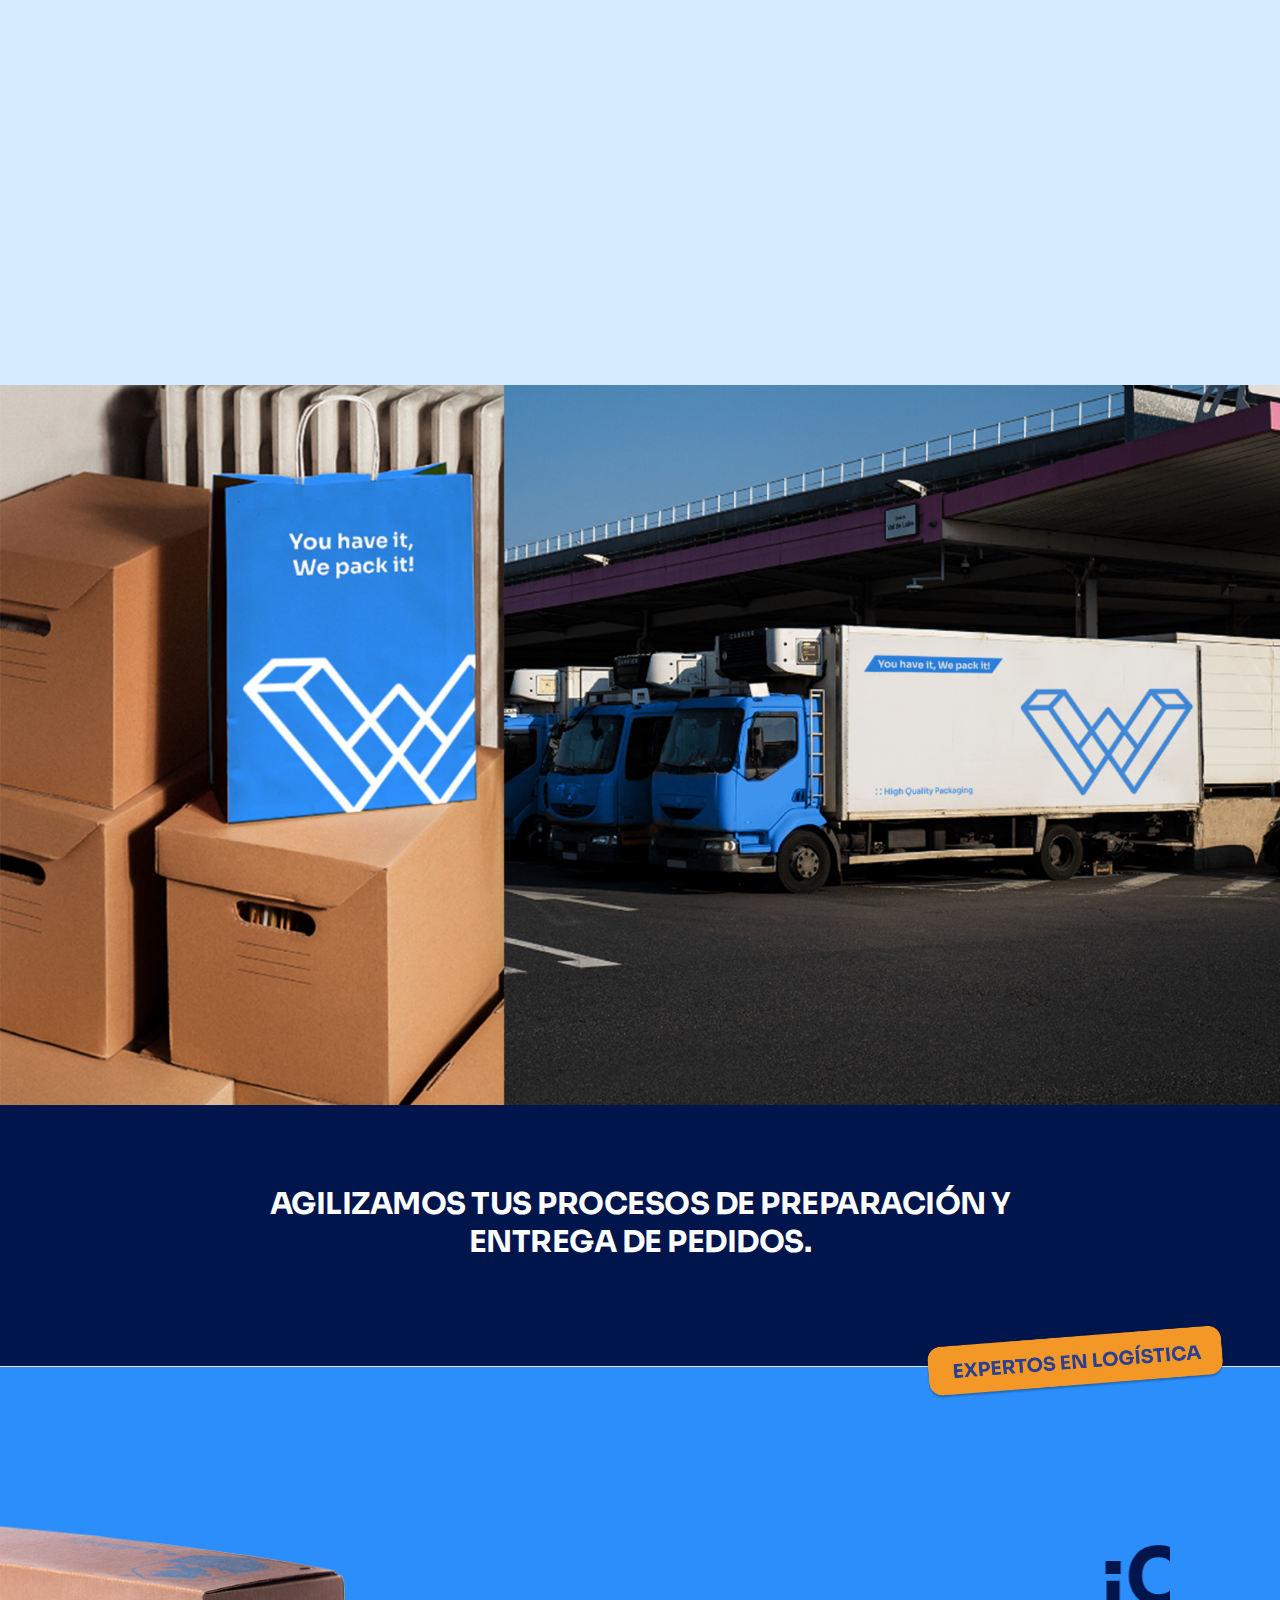
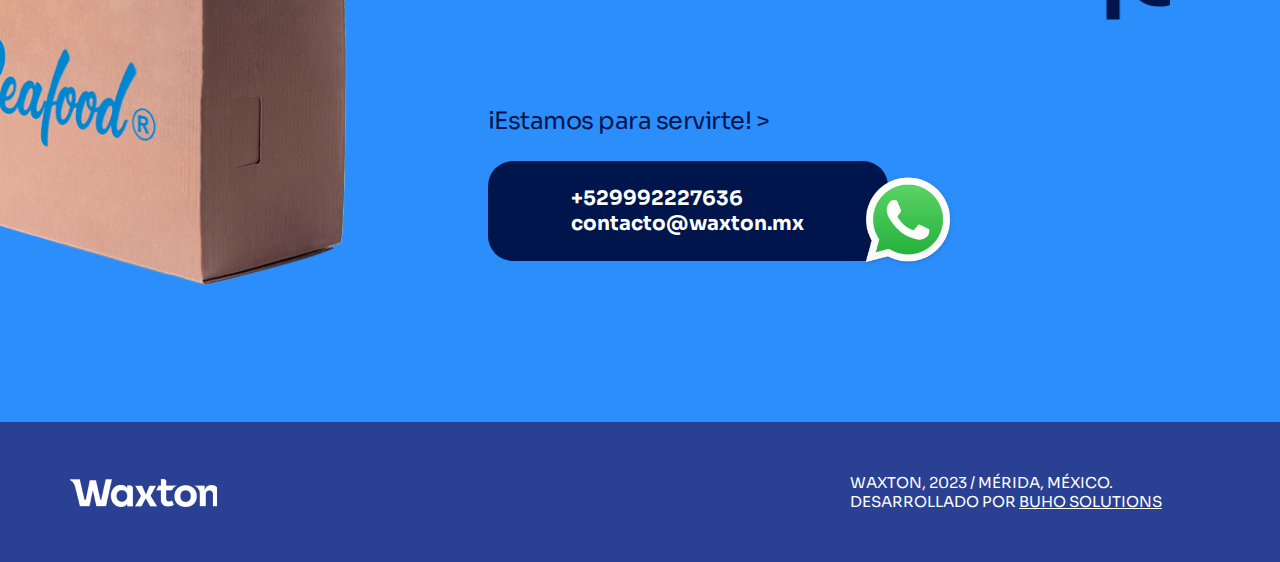
==== commit 58b03398: "update" ====
--- a/index.html
+++ b/index.html
@@ -6,12 +6,9 @@
         <meta http-equiv="X-UA-Compatible" content="IE=edge" />
         <meta name="author" content="ThemeZaa">
         <meta name="viewport" content="width=device-width,initial-scale=1.0,maximum-scale=1" />
-        <meta name="description" content="Litho is a clean and modern design, BootStrap 5 responsive, business and portfolio multipurpose HTML5 template with 37+ ready homepage demos.">
+        <meta name="description" content="WAXTON | Identificamos un mercado que necesitaba del abastecimiento de cajas enceradas para la exportación, caracterizado por la calidad en el servicio, el trato al cliente y precios competitivos, lo que poco a poco nos llevó a ofertar un servicio de logística integral para la producción y entrega de las cajas">
         <!-- favicon icon -->
         <link rel="shortcut icon" href="images/favicon.png">
-        <link rel="apple-touch-icon" href="images/apple-touch-icon-57x57.png">
-        <link rel="apple-touch-icon" sizes="72x72" href="images/apple-touch-icon-72x72.png">
-        <link rel="apple-touch-icon" sizes="114x114" href="images/apple-touch-icon-114x114.png">
         <!-- style sheets and font icons  -->
         <link rel="stylesheet" type="text/css" href="css/font-icons.min.css">
         <link rel="stylesheet" type="text/css" href="css/theme-vendors.min.css">
@@ -41,7 +38,7 @@
                         <div class="collapse navbar-collapse justify-content-center" id="navbarNav">
                             <ul class="navbar-nav alt-font">
                                 <li class="nav-item  ">
-                                    <a href="#inicio" class="nav-link">INICIÓ</a>
+                                    <a href="#inicio" class="nav-link">INICIO</a>
                                 </li>
                                 <li class="nav-item  ">
                                     <a href="#nosotros" class="nav-link">NOSOTROS</a>
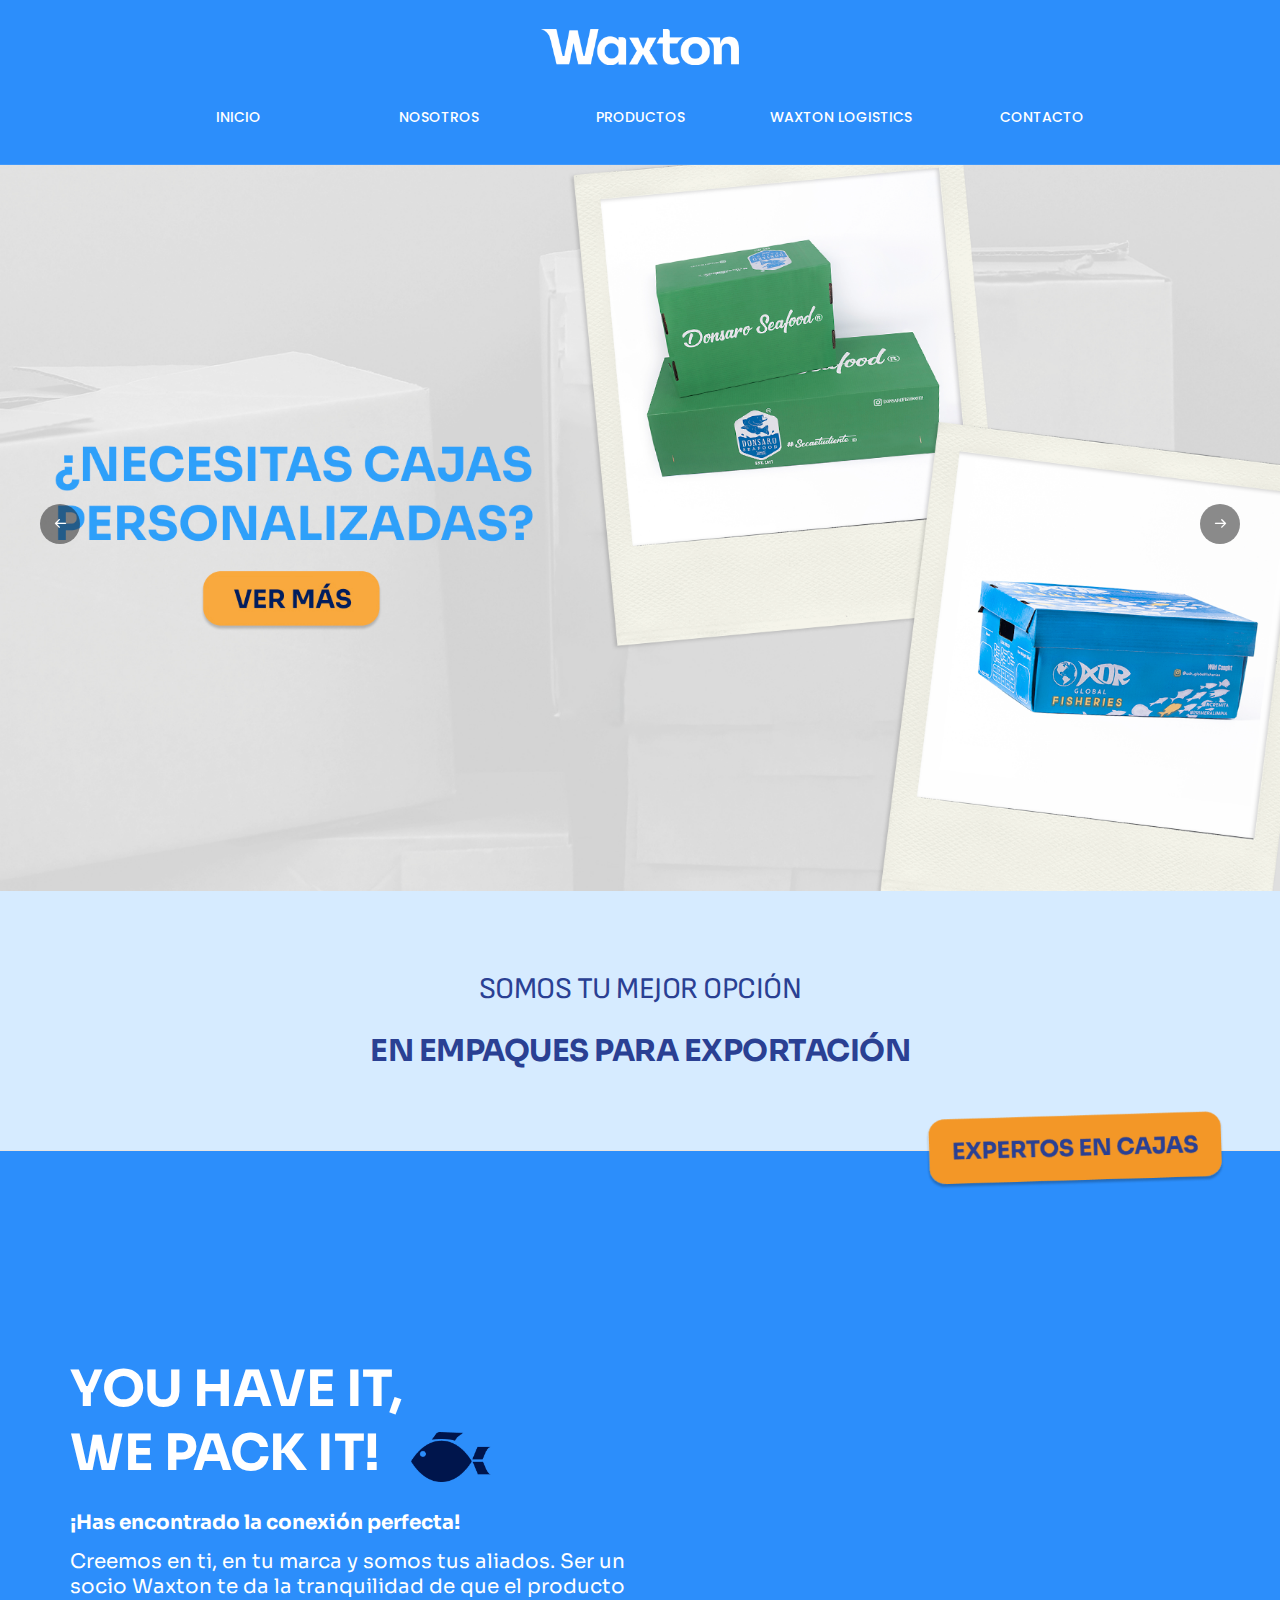
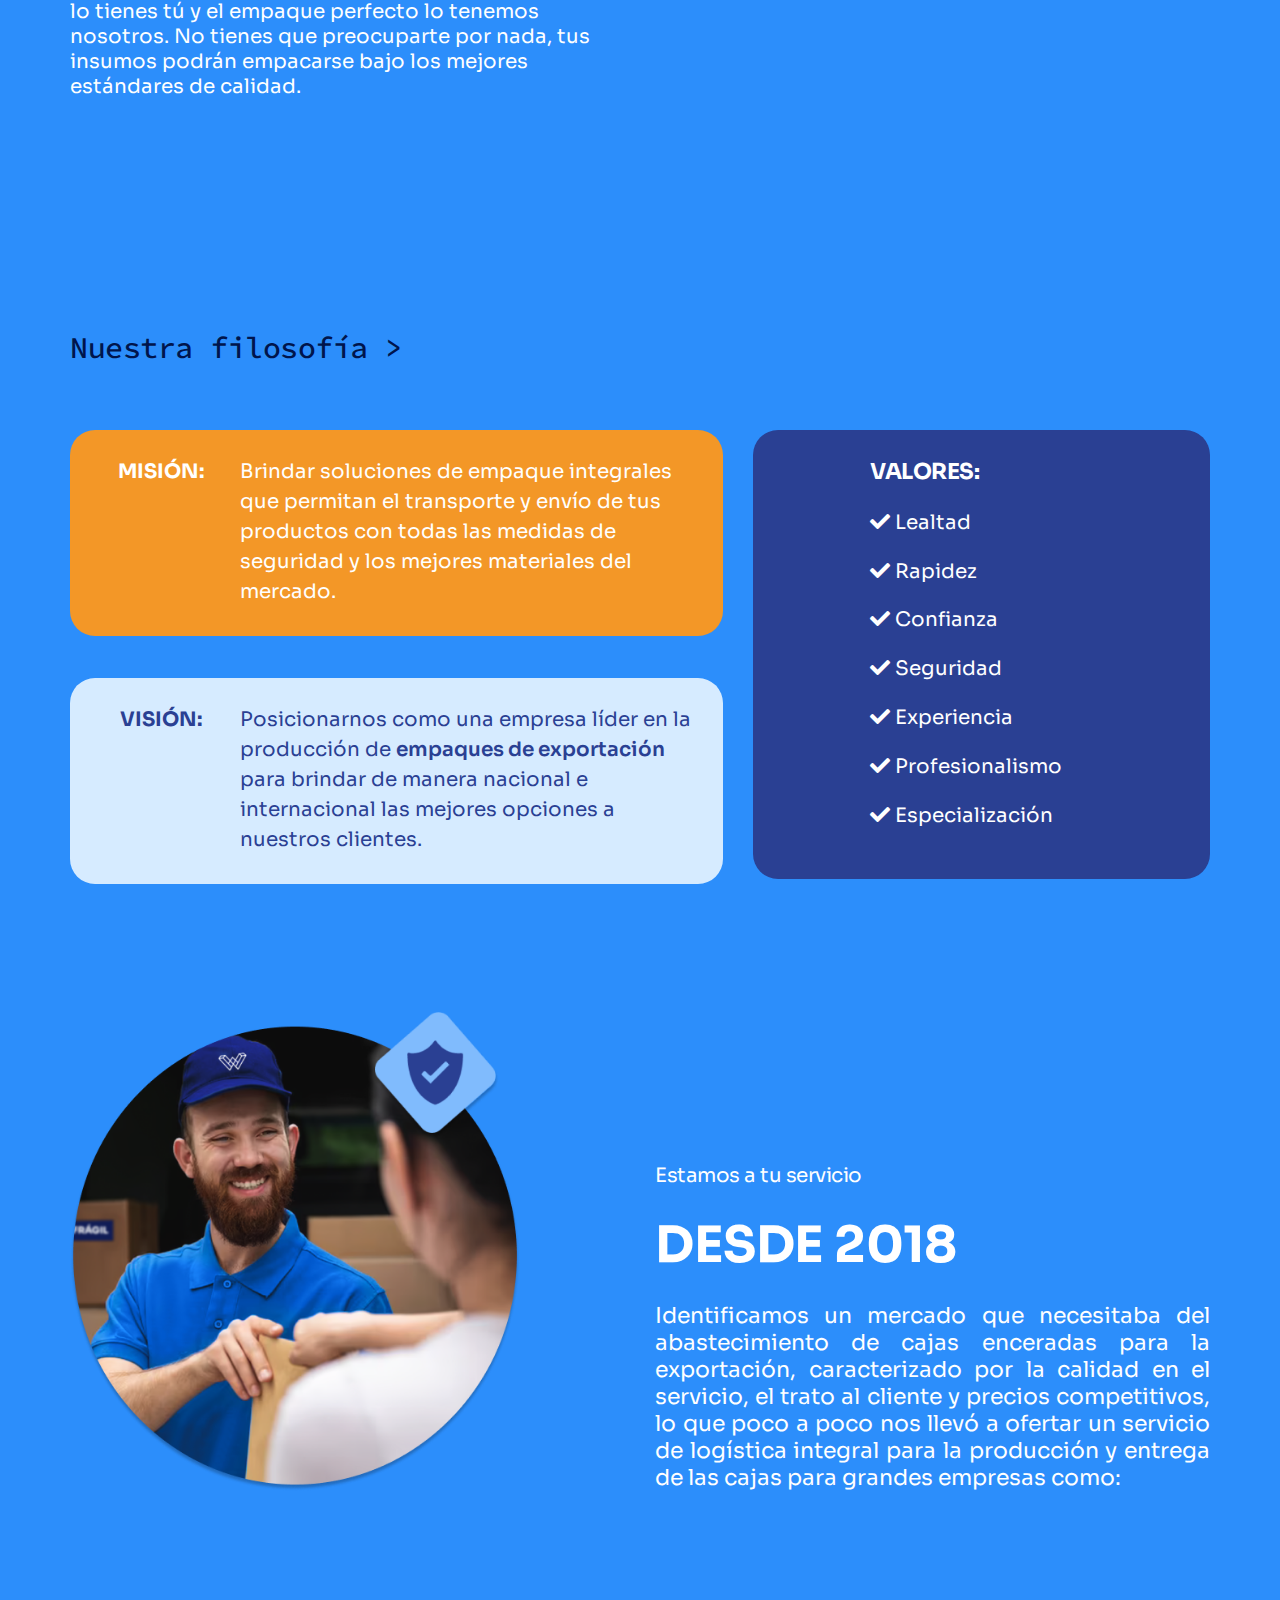
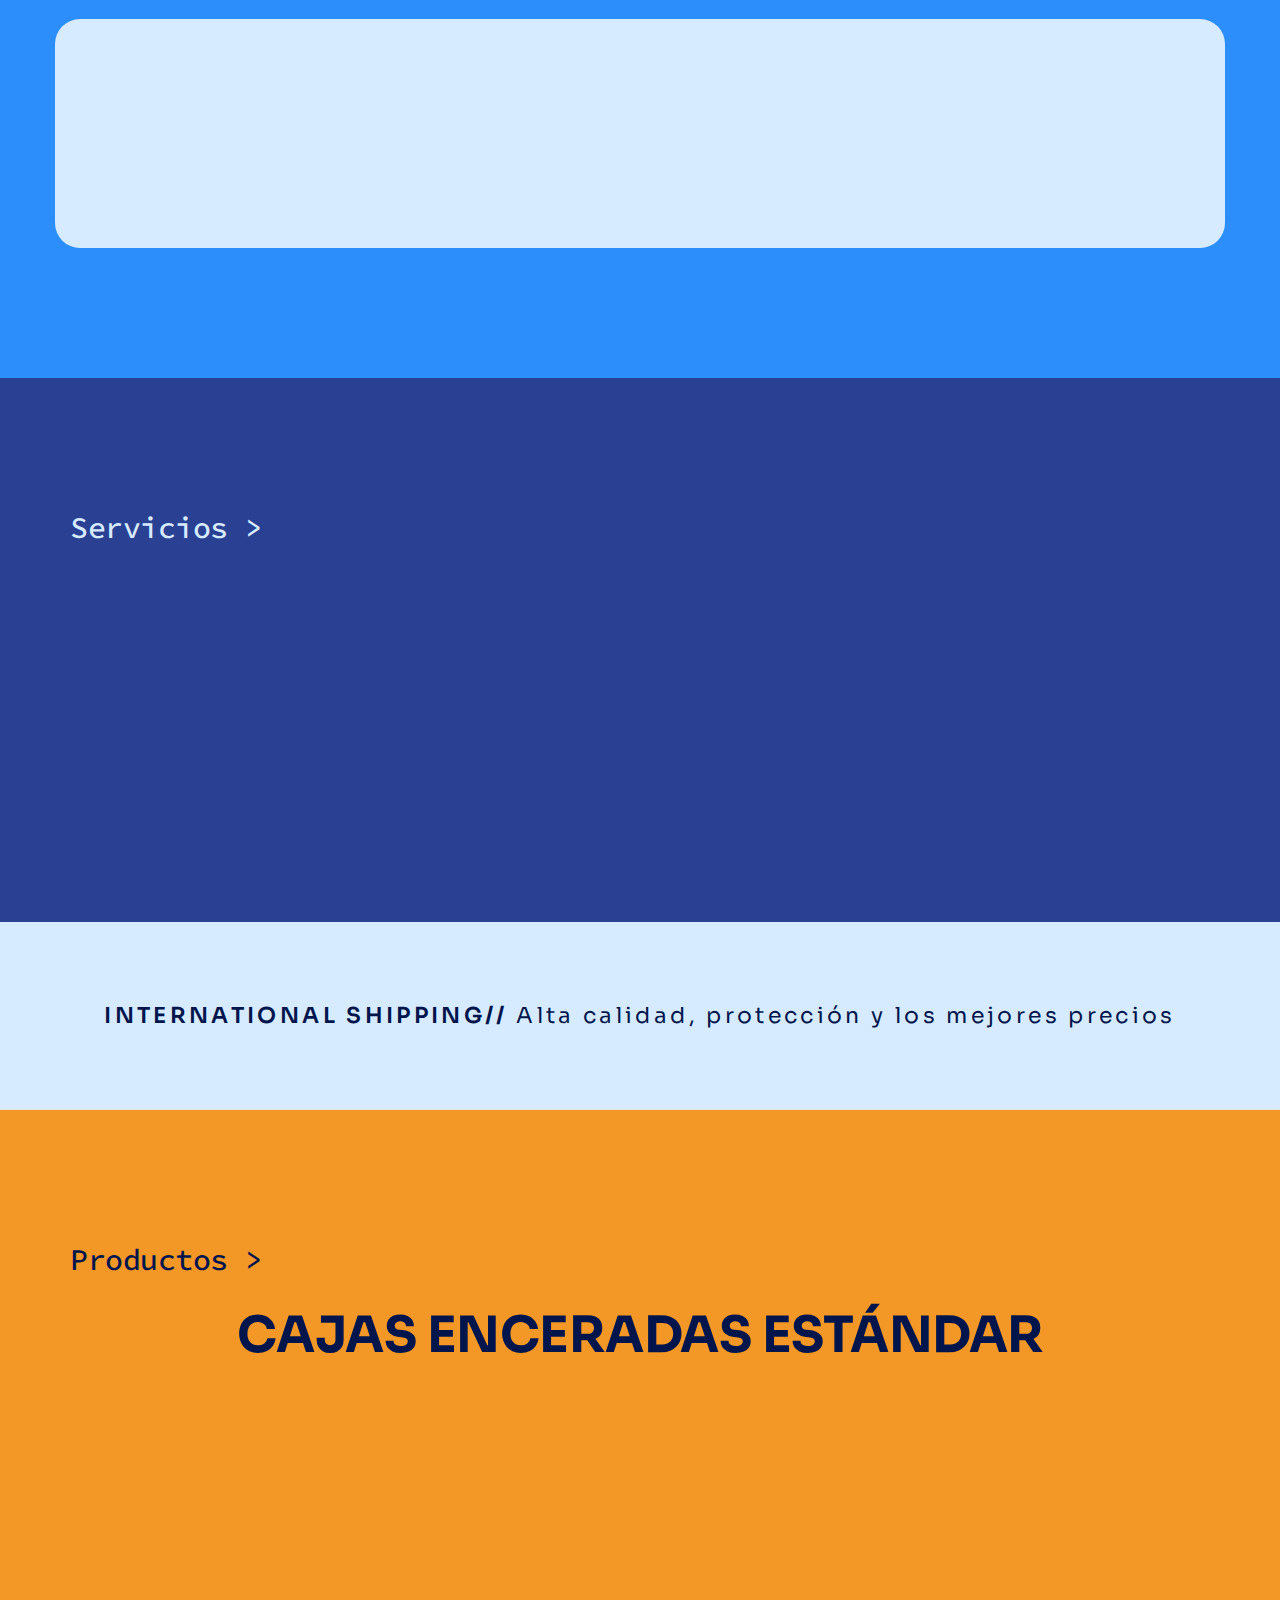
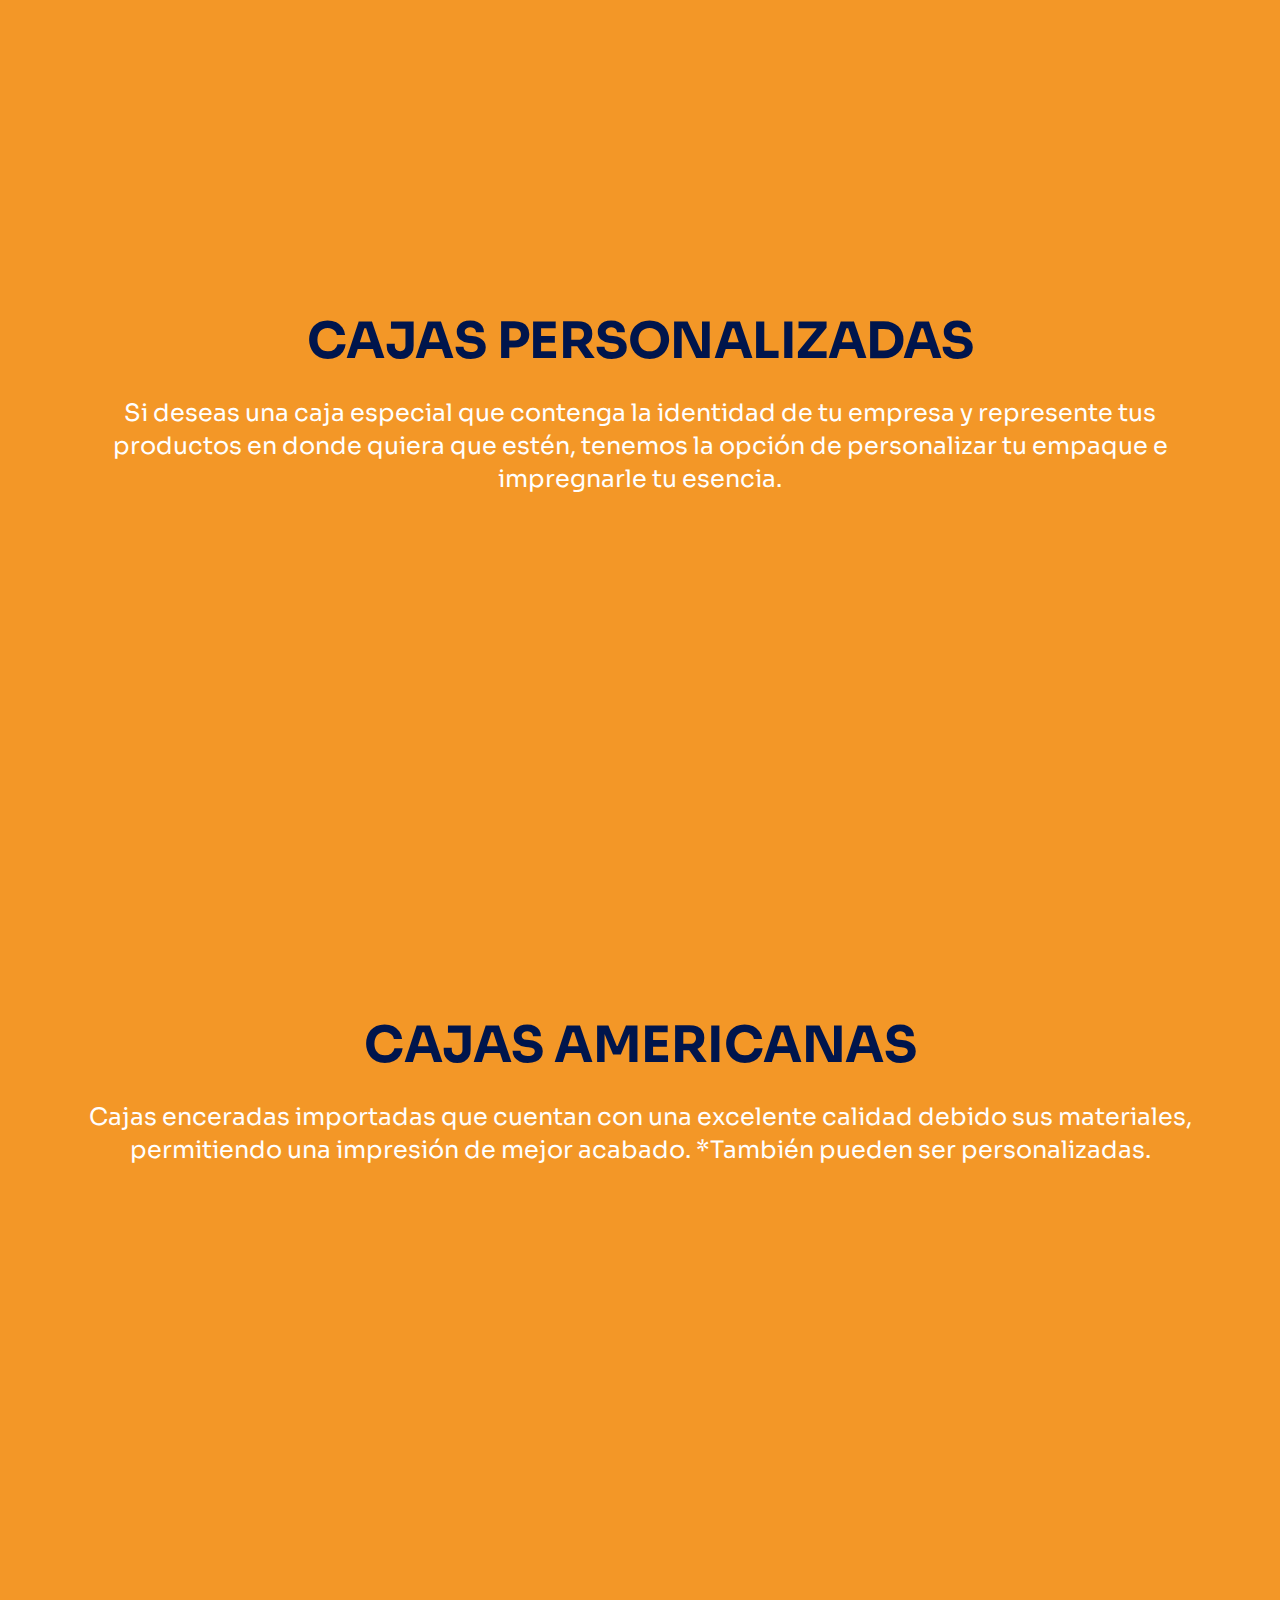
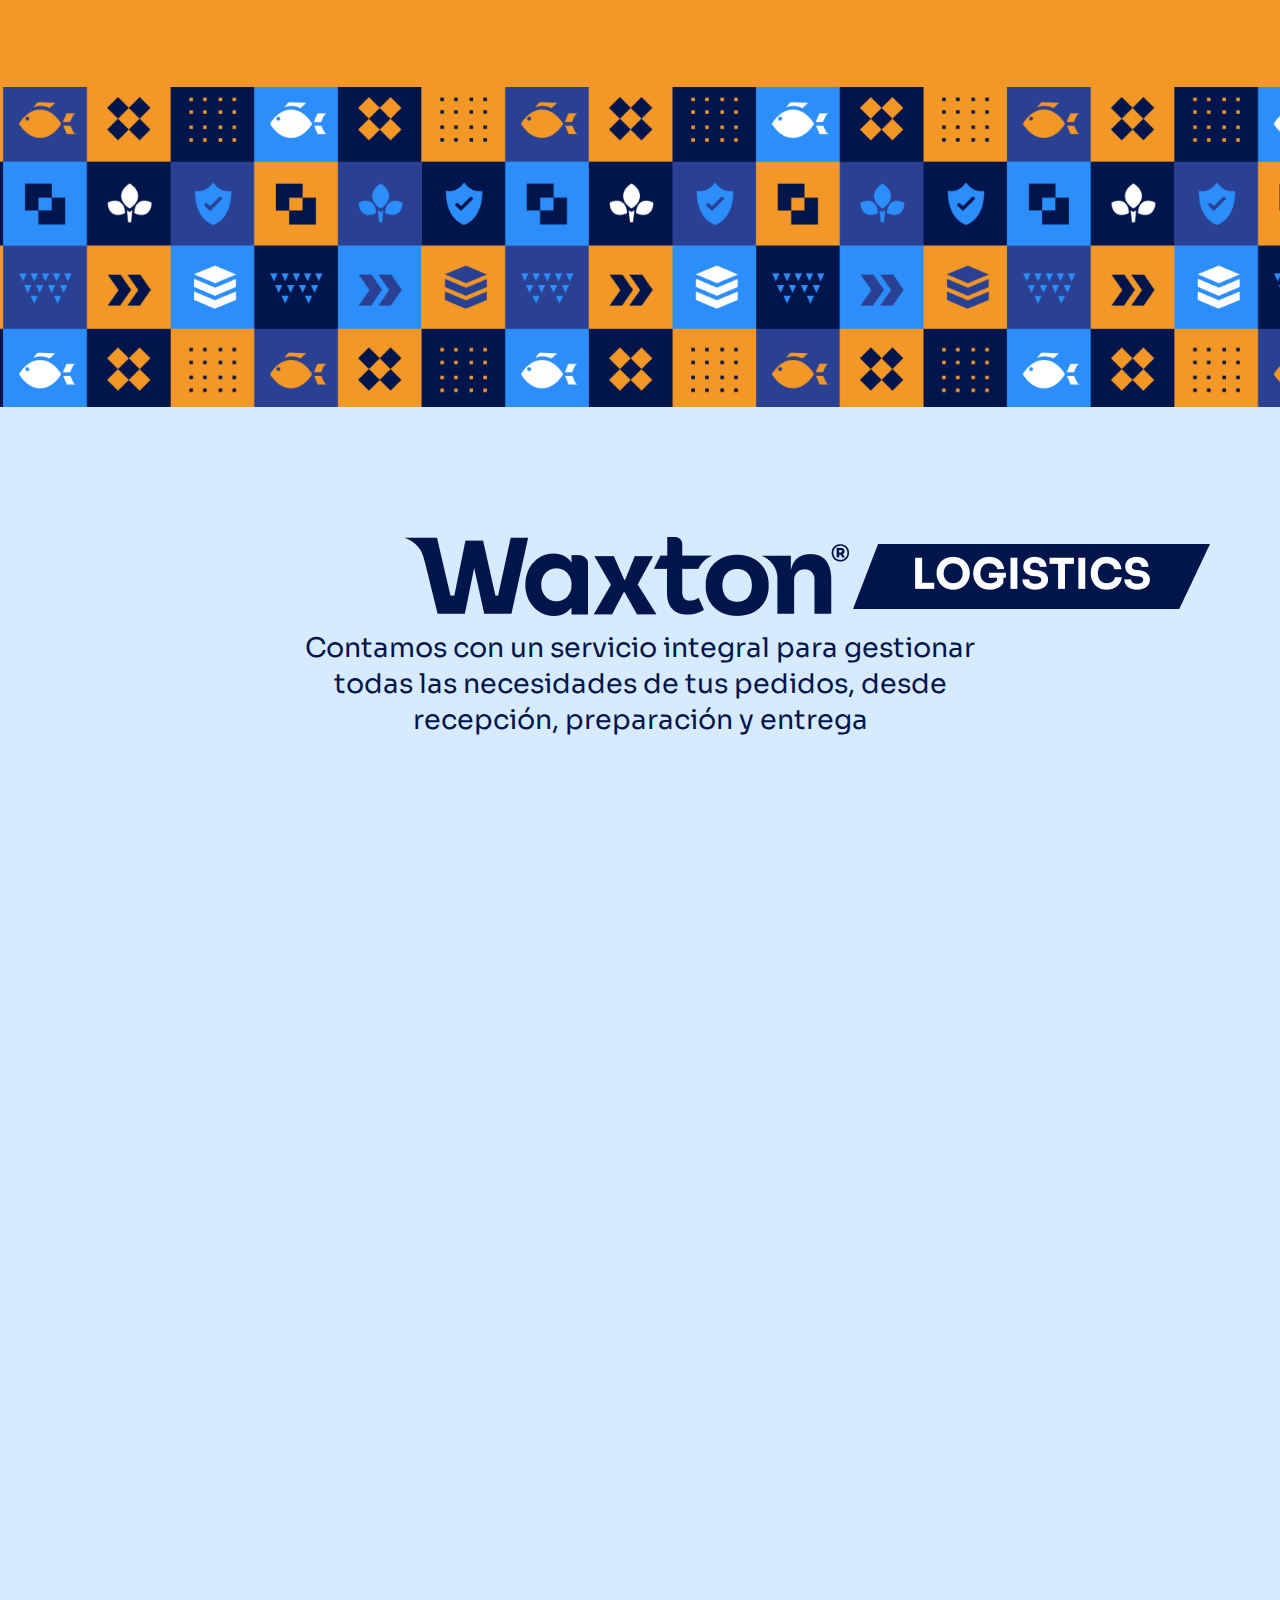
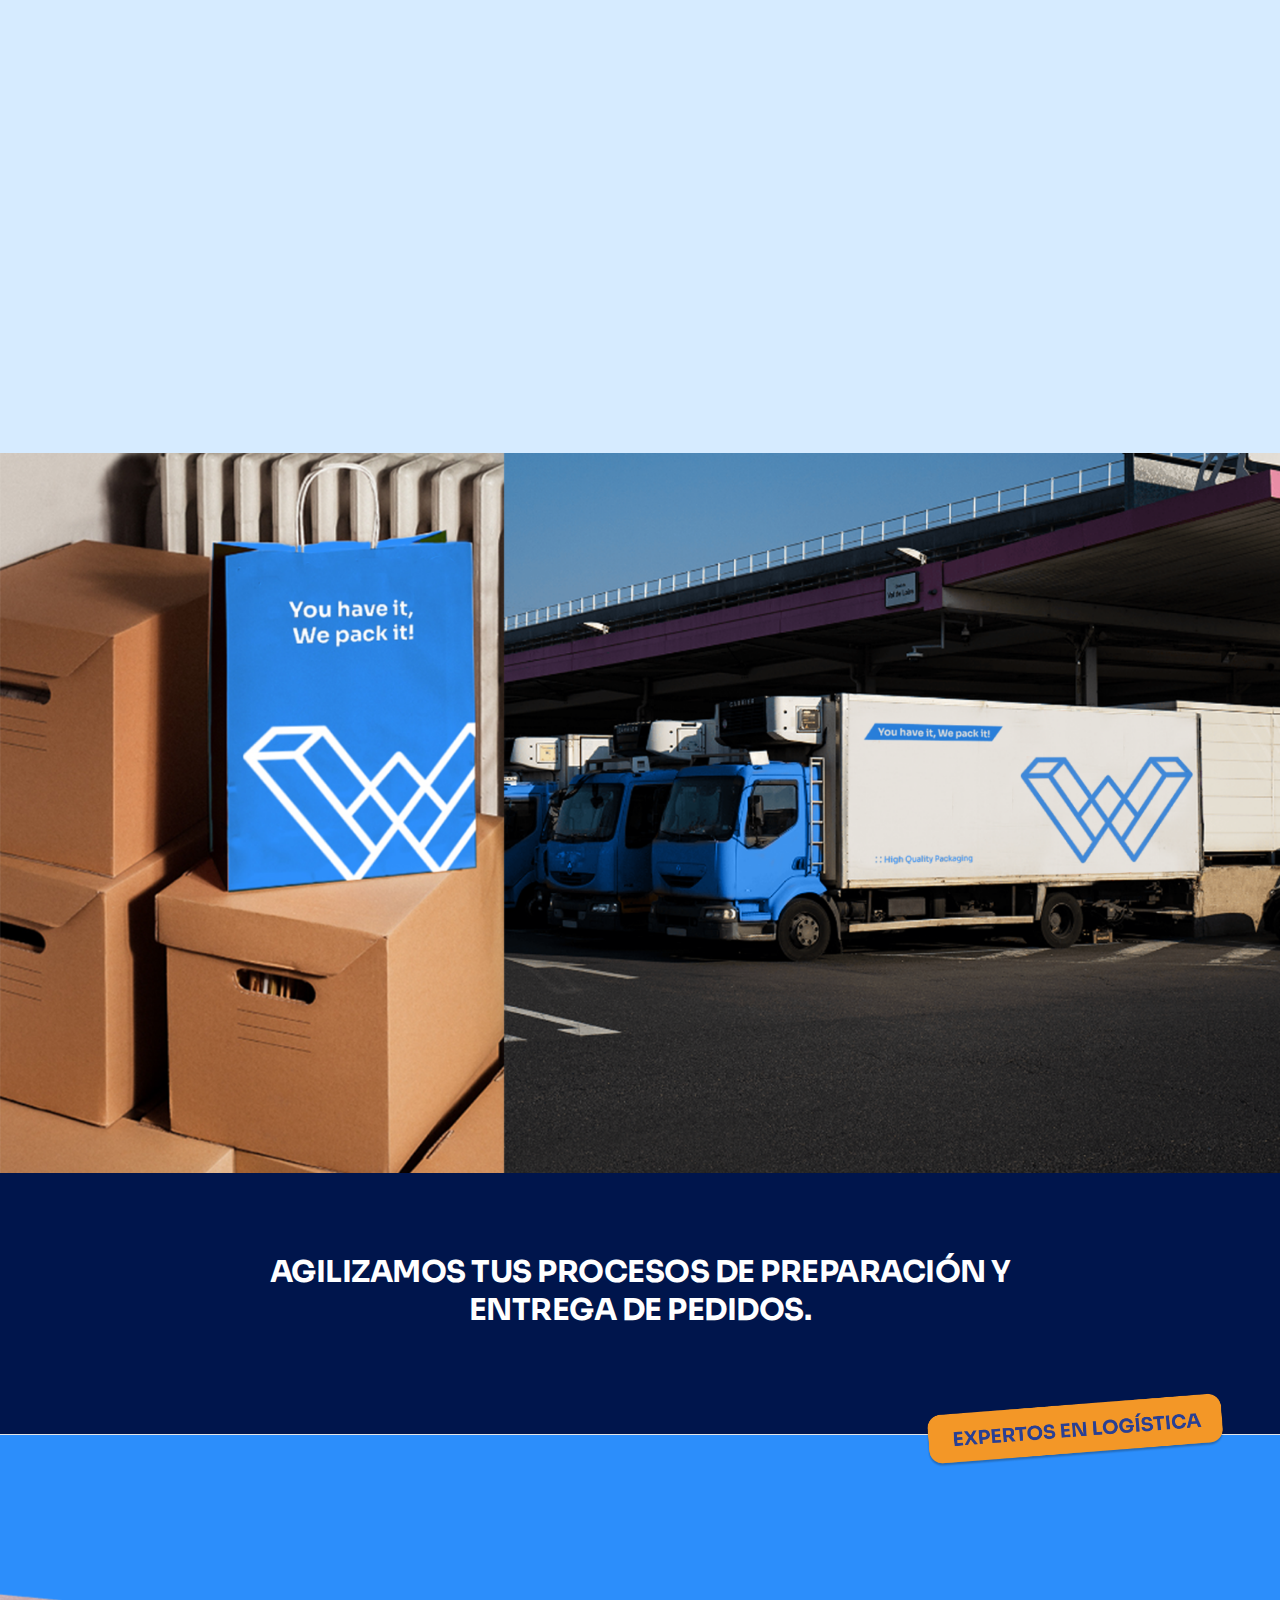
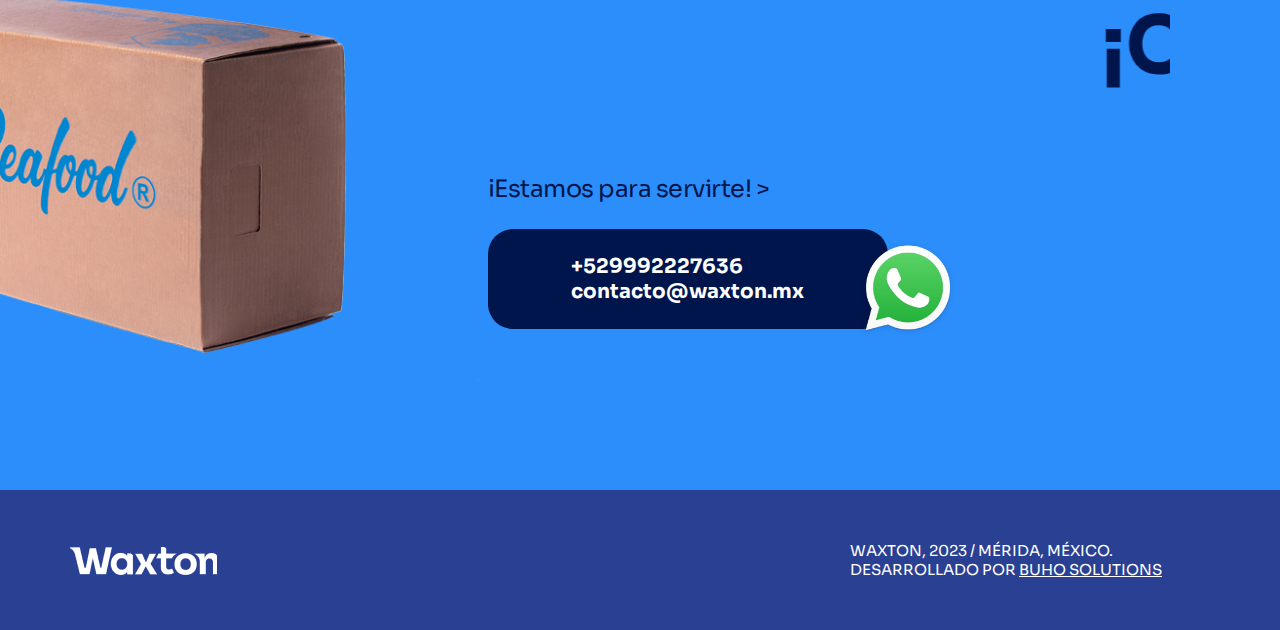
==== commit f990bf64: "actualizacion 29-11" ====
--- a/index.html
+++ b/index.html
@@ -69,7 +69,7 @@
 
                             <div class="swiper-wrapper">
                                 <!-- start slider item -->
-                                <div class="swiper-slide cover-background" style="background-image:url('images/slider/slider_1.jpg');">
+                                <div class="swiper-slide cover-background" style="background-image:url('images/slider/slider_1.png');">
                                     <!-- <div class="container h-100">
                                         <div class="row justify-content-left h-100">
                                             <div class="col-12 col-xl-5 col-sm-7 d-flex flex-column justify-content-center text-center align-items-center  h-100">
@@ -227,25 +227,25 @@
                     </div>
                 </div>
                 <div class="container padding-ten-top">
-                    <div class="row row-cols-2 row-cols-lg-4 row-cols-sm-2 client-logo-style-03 align-items-flex-end row-gap-3rem">
+                    <div class="row bg-client-blue2 border-radius-25px row-cols-2 row-cols-lg-4 row-cols-sm-2 align-items-center row-gap-3rem padding-30px-all">
                         <!-- start client logo item -->
                         <div class="col text-center sm-no-margin wow animate__fadeIn" data-wow-delay="0.2s">
-                            <a href="#" class="client-logo"><img class="w-120px-responsive" alt="" src="images/empresas/juanFish.png"></a>
+                            <a href="#" class="client-logo"><img class="w-120px-responsive" alt="" src="images/empresas/empresa_1.png"></a>
                         </div>
                         <!-- end client logo item -->
                         <!-- start client logo item -->
                         <div class="col text-center sm-no-margin wow animate__fadeIn" data-wow-delay="0.4s">
-                            <a href="#" class="client-logo"><img class="w-120px-responsive" alt="" src="images/empresas/Fish.png"></a>
+                            <a href="#" class="client-logo"><img class="w-120px-responsive" alt="" src="images/empresas/empresa_2.png"></a>
                         </div>
                         <!-- end client logo item -->
                         <!-- start client logo item -->
                         <div class="col text-center sm-no-margin wow animate__fadeIn" data-wow-delay="0.6s">
-                            <a href="#" class="client-logo"><img class="w-120px-responsive" alt="" src="images/empresas/global_fisheries.png"></a>
+                            <a href="#" class="client-logo"><img class="w-120px-responsive" alt="" src="images/empresas/empresa_3.png"></a>
                         </div>
                         <!-- end client logo item -->
                         <!-- start client logo item -->
                         <div class="col text-center sm-no-margin wow animate__fadeIn" data-wow-delay="0.8s">
-                            <a href="#" class="client-logo"><img class="w-70px-responsive" alt="" src="images/empresas/donsaro-seafood.png"></a>
+                            <a href="#" class="client-logo"><img class="" alt="" src="images/empresas/empresa_4.png"></a>
                         </div>
                         <!-- end client logo item -->
                     </div>
@@ -375,8 +375,6 @@
                                 <div class="position-relative container-product md-padding-4-rem-lr">
                                     <img loading="lazy" src="images/cards/card_4.png" alt="card 4">
                                     <div class="bg-client-blue4 text-small font-weight-500 alt-font text-blue-client text-uppercase position-absolute bottom-minus-25px  padding-5px-tb padding-20px-lr text-button-card2 border-radius-25px">Caja <br> 55 Lb</div>
-
-                                    
                                 </div>
                             </div>
                         </div>
@@ -392,7 +390,7 @@
                             <div class="swiper-slide box-shadow-small ">
                                 <div class="position-relative container-product md-padding-4-rem-lr">
                                     <img loading="lazy" class="border-radius-25px" src="images/cards/card_6.png" alt="card 6">
-                                    <div class="bg-client-blue4 text-small font-weight-500 alt-font text-blue-client text-uppercase position-absolute bottom-minus-25px  padding-5px-tb padding-20px-lr text-button-card2 border-radius-25px">Caja<br> Especial</div>
+                                    <div class="bg-client-blue4 text-small font-weight-500 alt-font text-blue-client text-uppercase position-absolute bottom-minus-25px  padding-5px-tb padding-20px-lr text-button-card2 border-radius-25px">Tapa Extendida<br> 55lb</div>
                                 </div>
                             </div>
                         </div>
@@ -469,7 +467,7 @@
                                             <span class="services-one-title">
                                                 RECEPCIÓN <br> DEL PEDIDO
                                             </span>
-                                            <img src="images/icons/Arrow_2.png" alt="Arrow_2">
+                                            <img class="img-responsive-none" src="images/icons/Arrow_2.png" alt="Arrow_2">
                                         </div>
                                         <div class="col-xl-2 image-dnone">
                                             <img src="images/icons/Arrow_2.png" alt="Arrow_2">
@@ -494,7 +492,7 @@
                                             <span class="services-one-title">
                                                 ALMACENAMIENTO
                                             </span>
-                                            <img src="images/icons/Arrow_2.png" alt="Arrow_2">
+                                            <img class="img-responsive-none" src="images/icons/Arrow_2.png" alt="Arrow_2">
                                         </div>
                                         <div class="col-xl-2 image-dnone">
                                             <img src="images/icons/Arrow_2.png" alt="Arrow_2">
@@ -519,7 +517,7 @@
                                             <span class="services-one-title">
                                                 PREPARACIÓN <br> Y ENVÍO DEL PEDIDO
                                             </span>
-                                            <img src="images/icons/Arrow_2.png" alt="Arrow_2">
+                                            <img class="img-responsive-none" src="images/icons/Arrow_2.png" alt="Arrow_2">
                                         </div>
                                         <div class="col-xl-2 image-dnone">
                                             <img src="images/icons/Arrow_2.png" alt="Arrow_2">
@@ -544,7 +542,7 @@
                                             <span class="services-one-title">
                                                 GESTIÓN DE <br> DEVOLUCIONES
                                             </span>
-                                            <img src="images/icons/Arrow_2.png" alt="Arrow_2">
+                                            <img class="img-responsive-none" src="images/icons/Arrow_2.png" alt="Arrow_2">
 
                                         </div>
                                         <div class="col-xl-2 image-dnone">
--- a/css/style.css
+++ b/css/style.css
@@ -367,6 +367,7 @@
 .bg-client-blue2{background-color: #D6EBFF;}
 .bg-client-blue3{background-color: #2A4093;}
 .bg-client-blue4 {background-color: #00154C;}
+
 .bg-white { background-color:#FFF; }
 .bg-black { background-color:#000; }
 .bg-smoky-black { background-color:#101010; }
@@ -5476,4 +5477,9 @@
 
 #inicio {
     padding-bottom: 0;
-}+}
+
+.img-responsive-none{
+    display: none;
+}
+
--- a/css/responsive.css
+++ b/css/responsive.css
@@ -6,8 +6,22 @@
  * Copyright (c) 2021 themezaa.com
  */
 
+
+@media screen and (max-width: 2732px) and (min-width:2000px){
+    .padding-responsive{
+        padding-top: 6%;
+    }
+}
+
+@media screen and (max-width: 1900px) and (min-width:1500px){
+    .padding-responsive{
+        padding-top: 7%;
+    }
+}
+
 @media (min-width: 1901px) {
     .litho-parallax-bg { width: 45%; }
+    
 }
 
 @media (max-width: 1600px) {
@@ -2797,6 +2811,8 @@
     
     /* magnific popup */
     button.mfp-close, .mfp-image-holder button.mfp-close, .mfp-iframe-holder button.mfp-close, .mfp-close:active { top: 20px; right: 20px; }
+    
+    
 }
 
 @media (max-width: 1024px) {
@@ -2871,7 +2887,7 @@
     }
 
     .w-120px-responsive{
-        width: 190px;
+        width: auto;
     }
     .container-info{
         margin-top: 4rem;
@@ -3278,7 +3294,7 @@
     }
 
     .w-120px-responsive {
-        width: 120px;
+        width: auto;
     }
 
     .row-gap-3rem{
@@ -6753,9 +6769,17 @@
     }
 
     .w-120px-responsive{
-        width: 120px;
-    }
-
+        width: auto;
+        height: 110px;
+    }
+
+    .padding-responsive{
+        padding-top: 17%;
+    }
+
+    .cover-background{
+        background-size: cover;
+    }
     .w-70px{
         width: 70px;
     }
@@ -6872,6 +6896,14 @@
         padding-top: 10rem;
     }
 
+    .img-responsive-none{
+        display: block;
+    }
+
+    .md-padding-4-rem-lr {
+        padding-left: 0.8rem;
+        padding-right: 0.8rem;
+    }
     
 }
 
@@ -6879,6 +6911,8 @@
     .icon-whatssap{
         right: -14px;
     }
+
+    
 }
 
 @media screen and (max-width: 575px) {
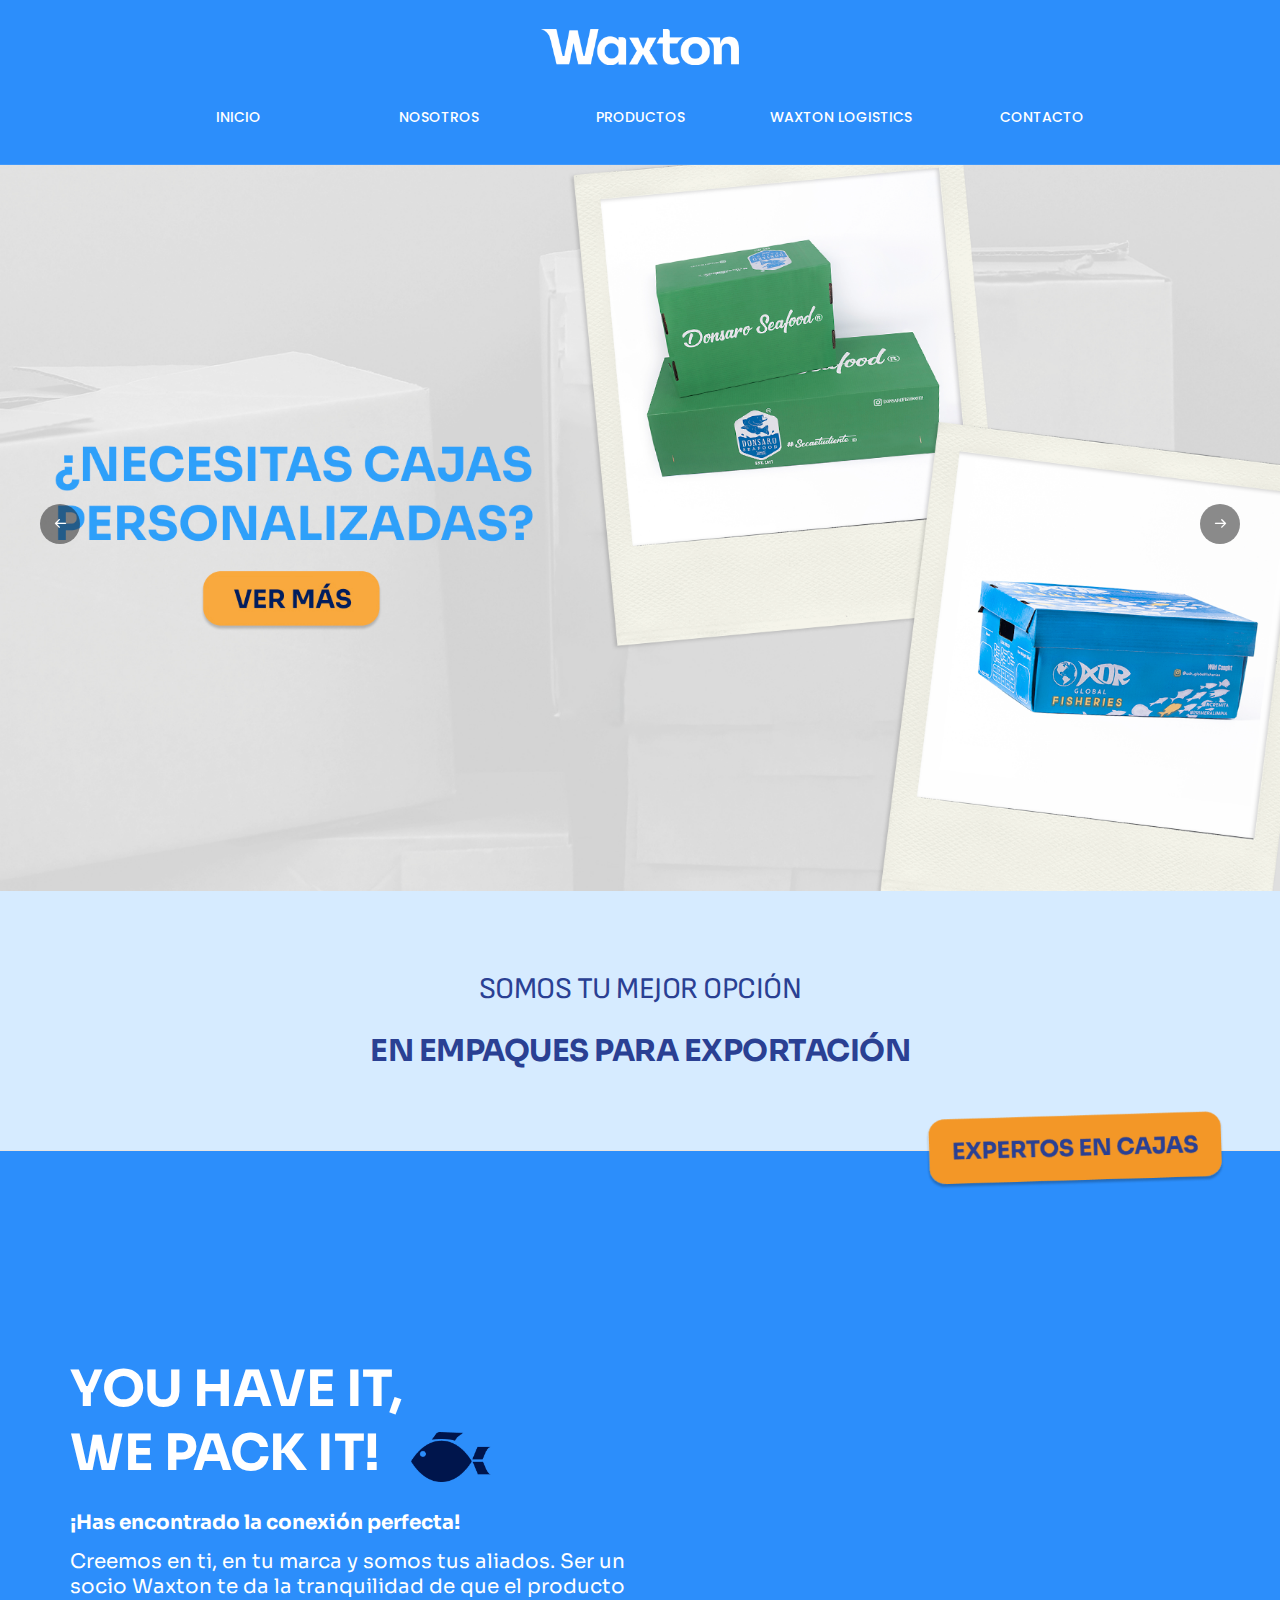
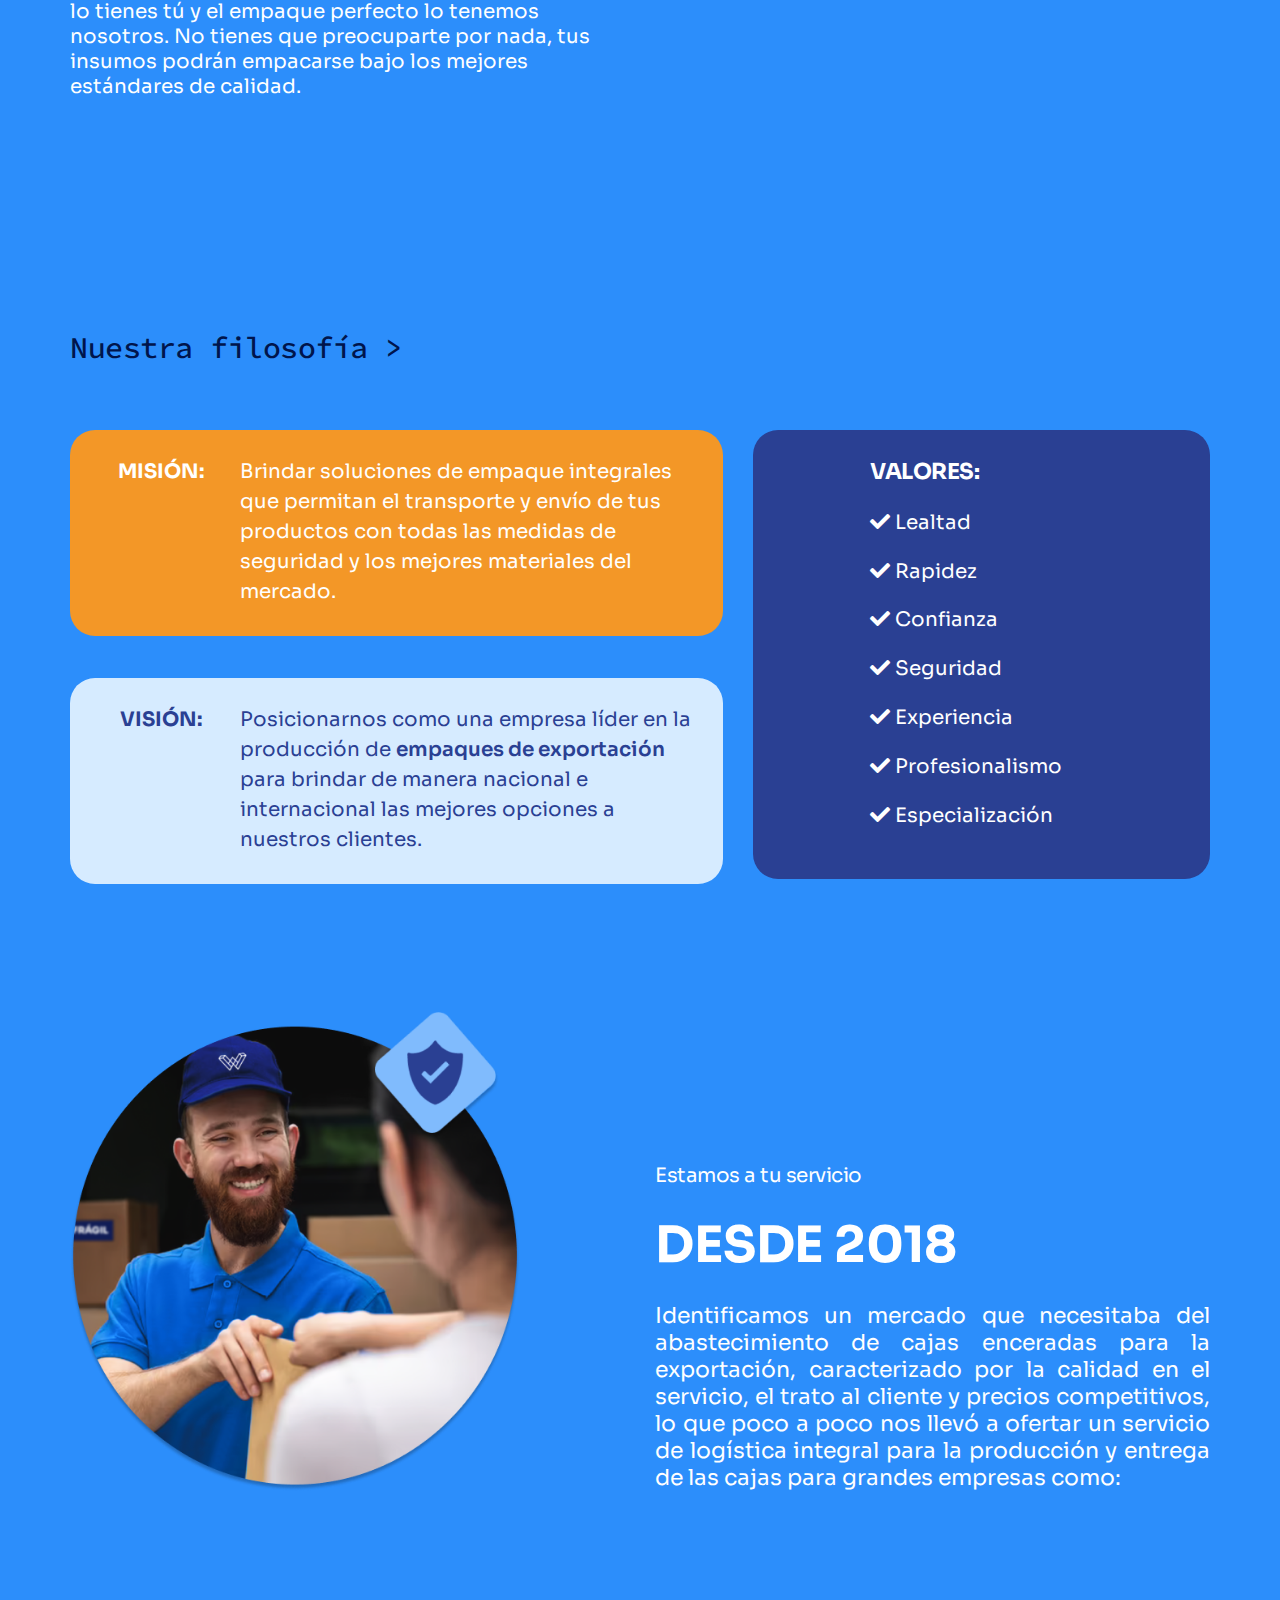
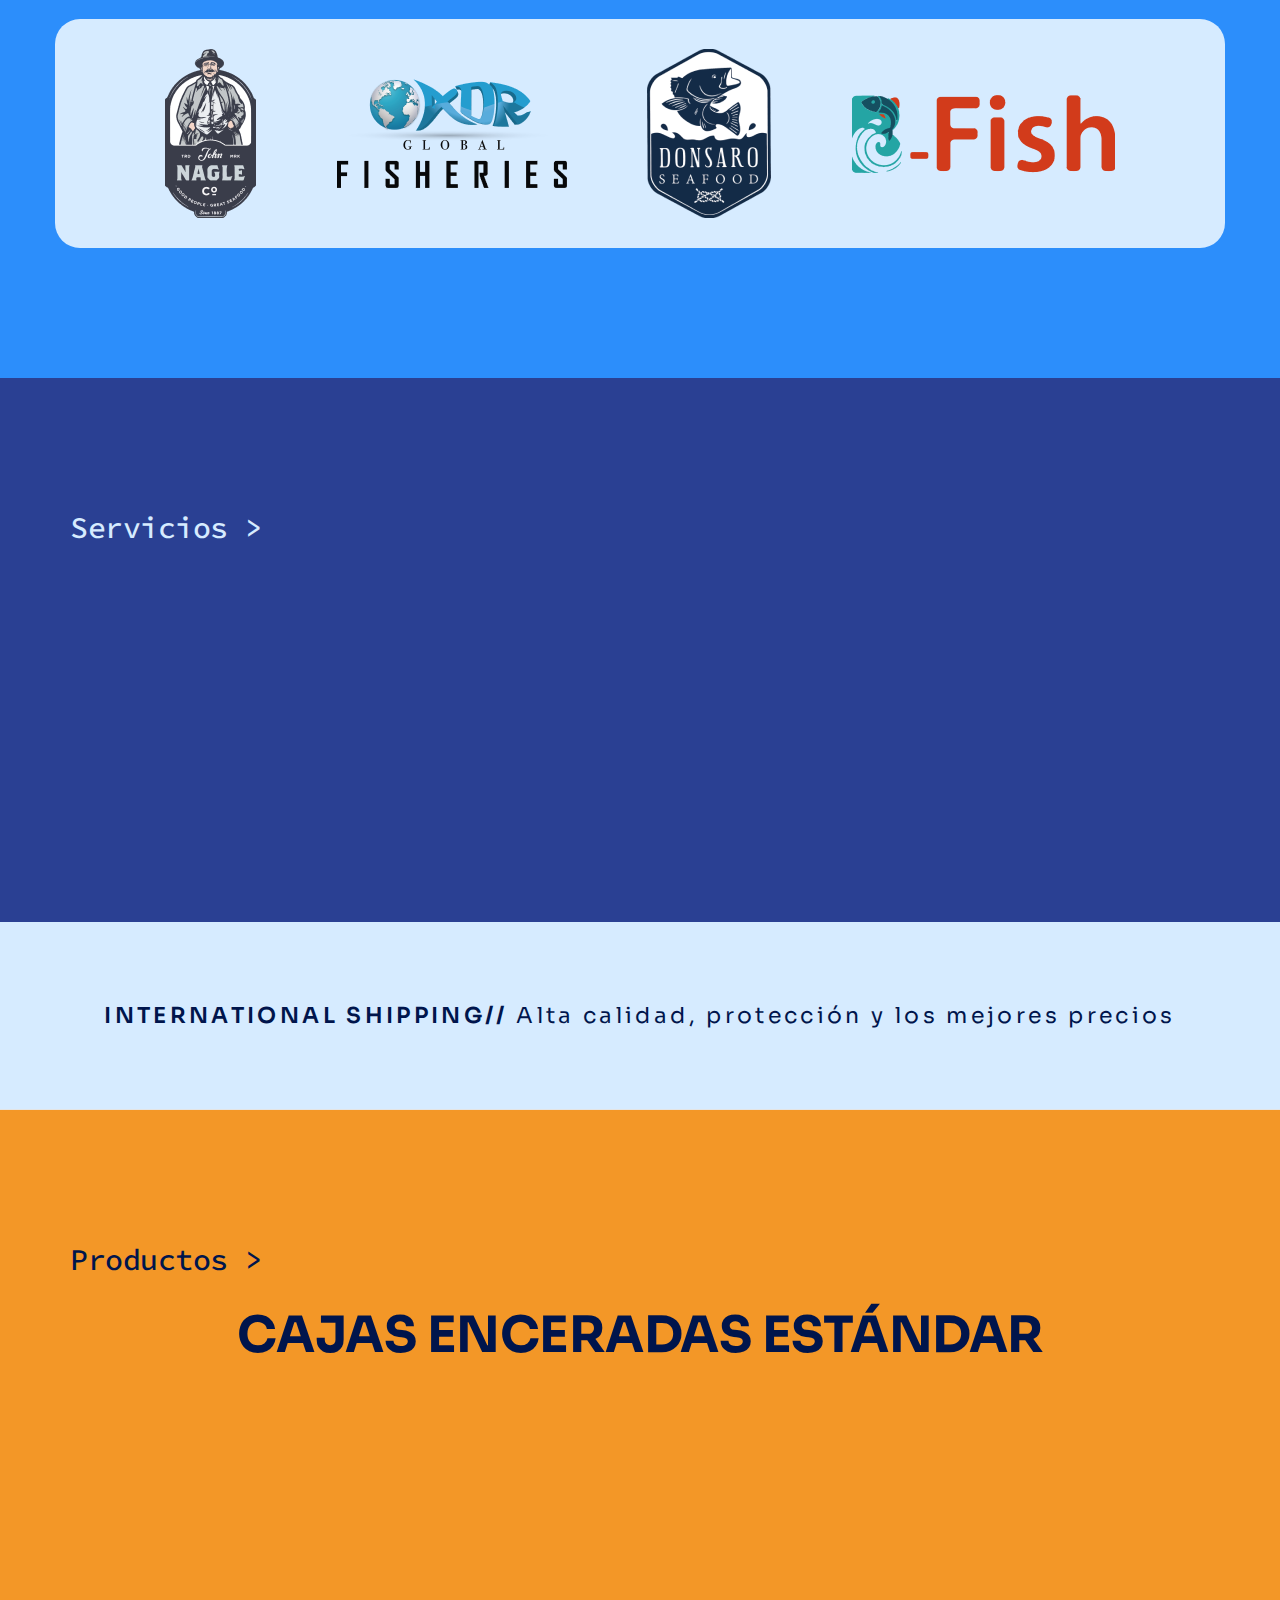
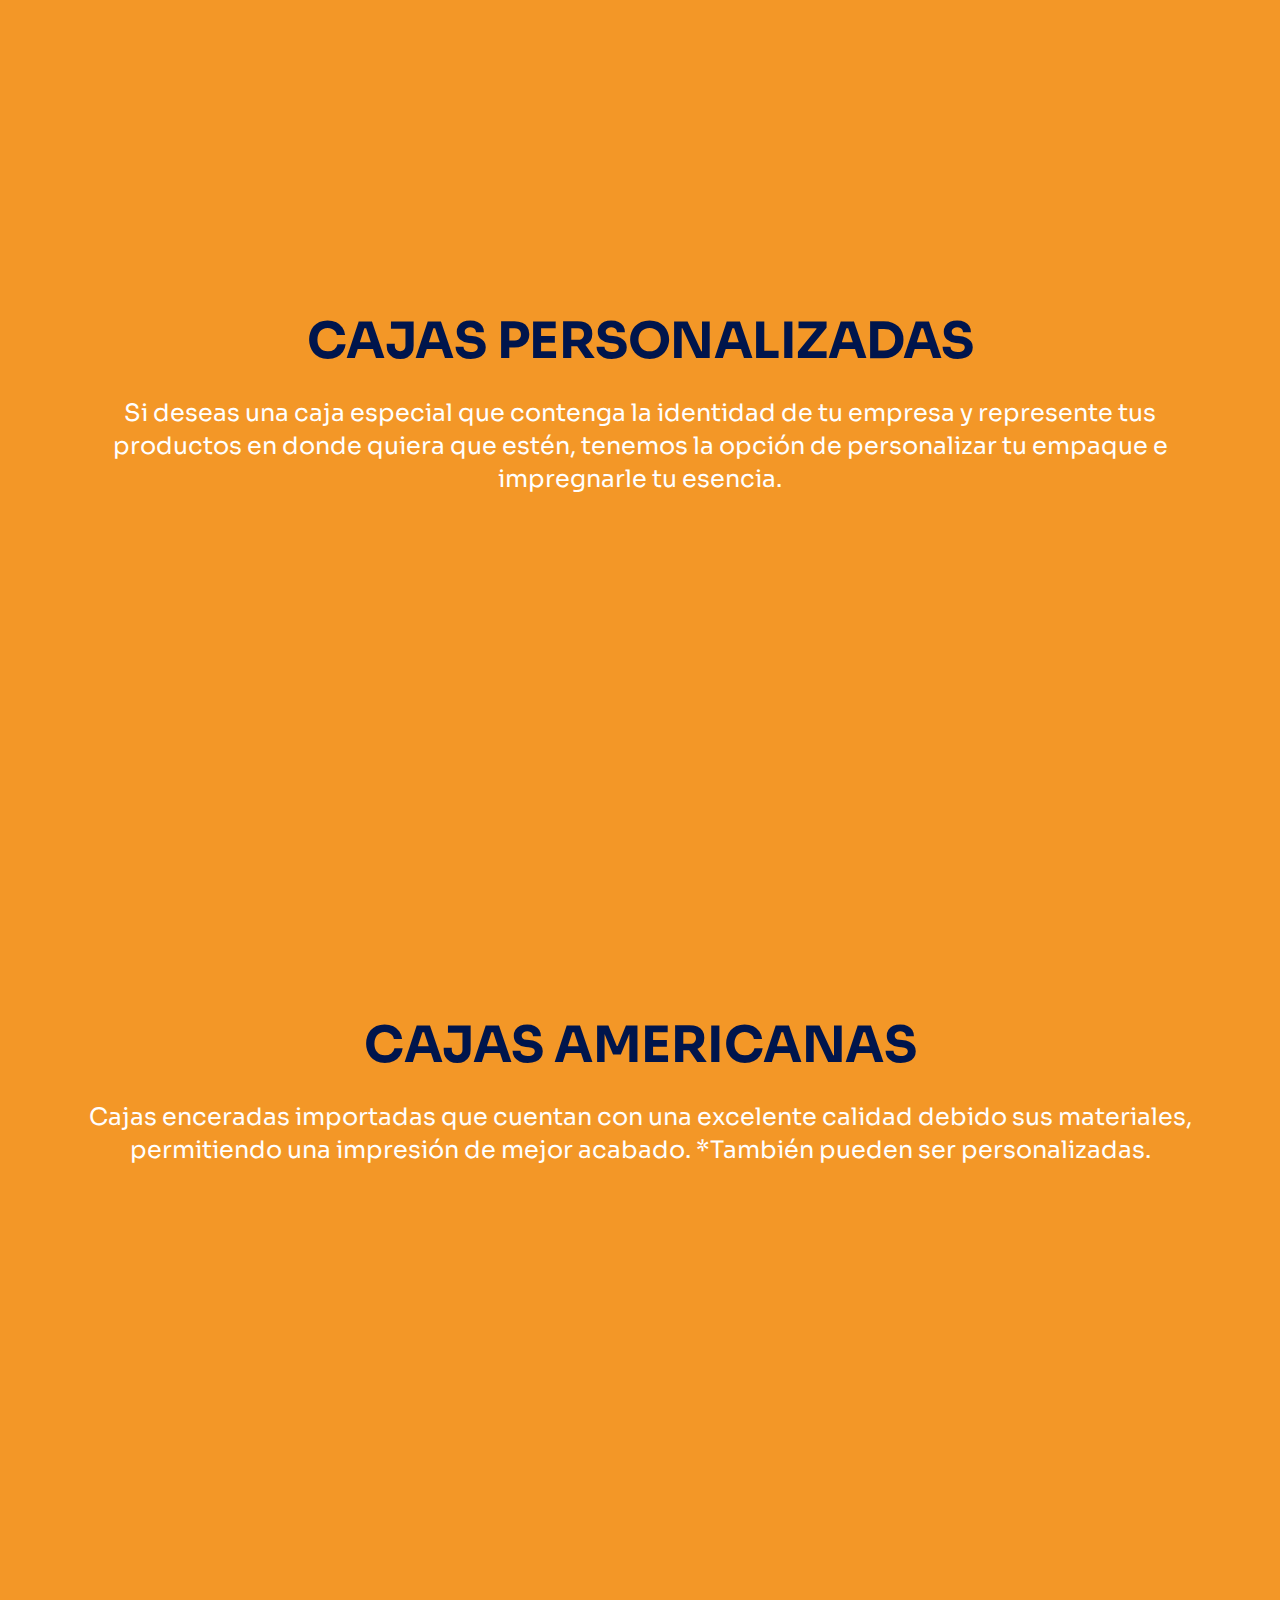
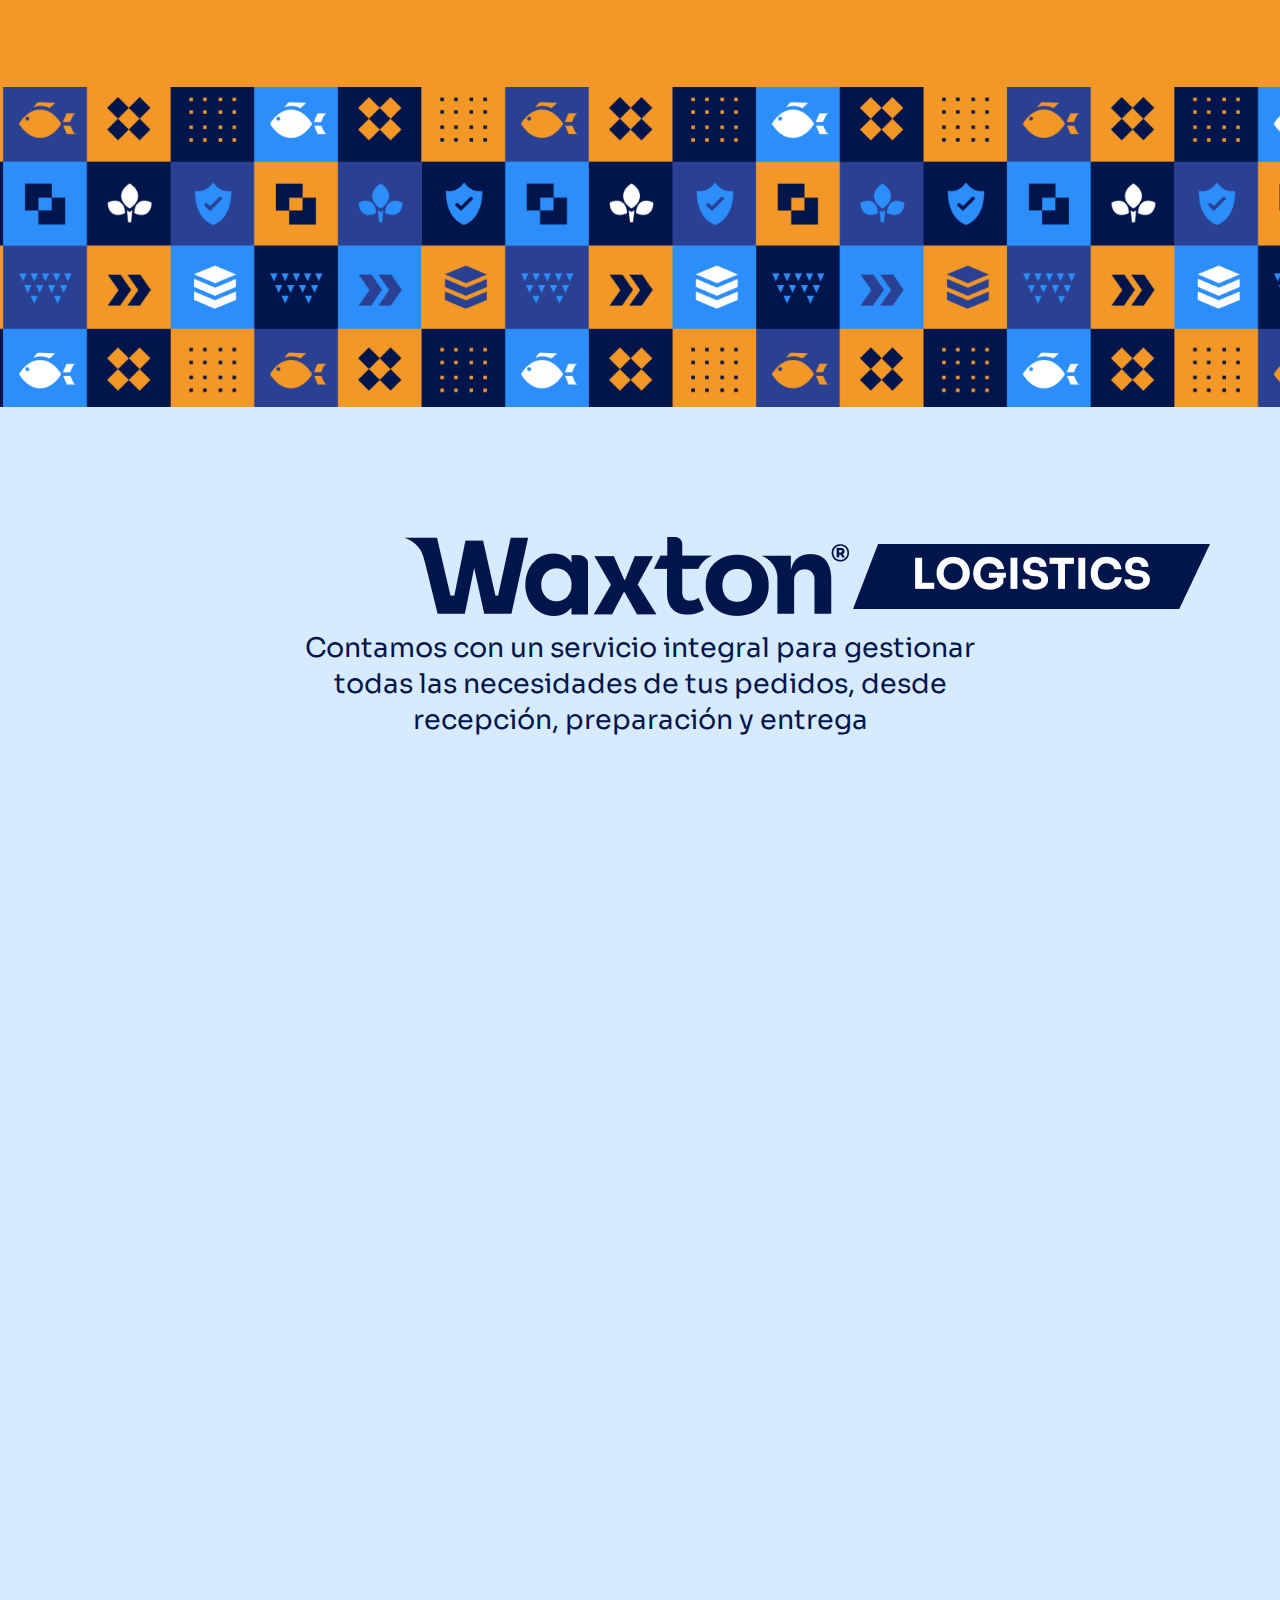
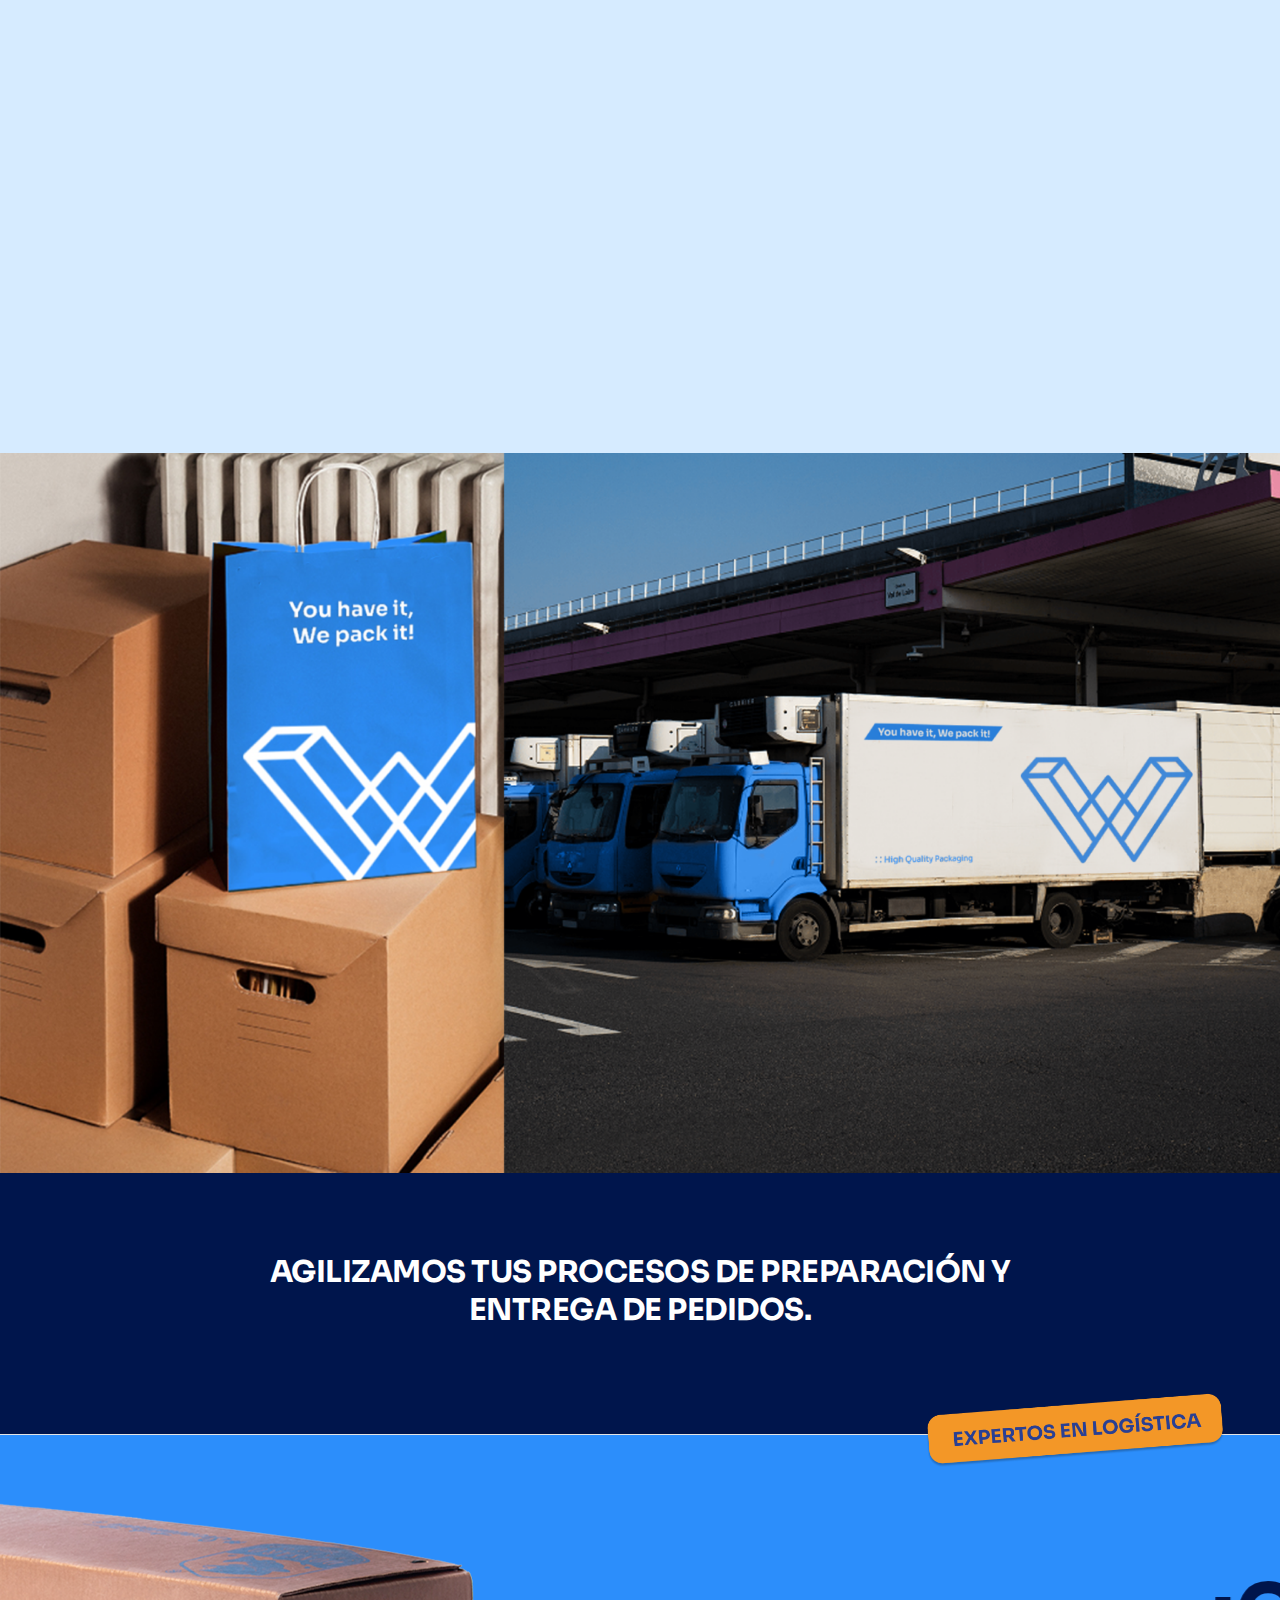
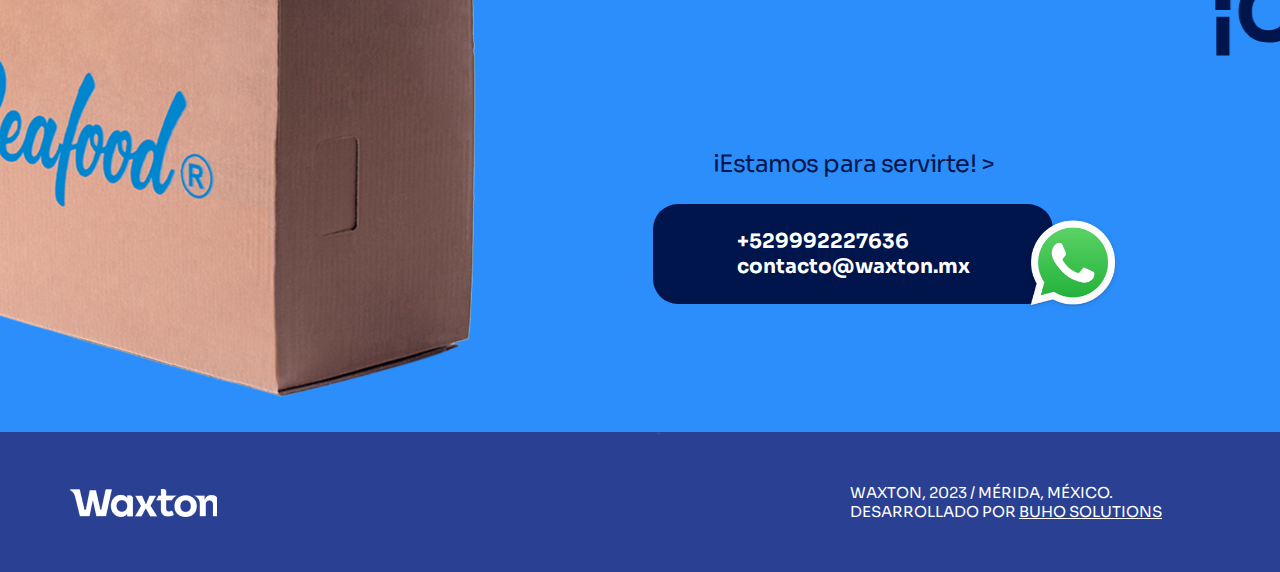
==== commit 9c66eb99: "update diseño" ====
--- a/index.html
+++ b/index.html
@@ -227,26 +227,24 @@
                     </div>
                 </div>
                 <div class="container padding-ten-top">
-                    <div class="row bg-client-blue2 border-radius-25px row-cols-2 row-cols-lg-4 row-cols-sm-2 align-items-center row-gap-3rem padding-30px-all">
+                    <div class="row bg-client-blue2 border-radius-25px container-logos ">
                         <!-- start client logo item -->
-                        <div class="col text-center sm-no-margin wow animate__fadeIn" data-wow-delay="0.2s">
-                            <a href="#" class="client-logo"><img class="w-120px-responsive" alt="" src="images/empresas/empresa_1.png"></a>
-                        </div>
+                           <img class="img-logo1" alt="" src="images/empresas/empresa_1.png">
+                        
                         <!-- end client logo item -->
                         <!-- start client logo item -->
-                        <div class="col text-center sm-no-margin wow animate__fadeIn" data-wow-delay="0.4s">
-                            <a href="#" class="client-logo"><img class="w-120px-responsive" alt="" src="images/empresas/empresa_2.png"></a>
-                        </div>
+                        
+                            <img class="img-logo2" alt="" src="images/empresas/empresa_2.png">
+                       
                         <!-- end client logo item -->
                         <!-- start client logo item -->
-                        <div class="col text-center sm-no-margin wow animate__fadeIn" data-wow-delay="0.6s">
-                            <a href="#" class="client-logo"><img class="w-120px-responsive" alt="" src="images/empresas/empresa_3.png"></a>
-                        </div>
+                        
+                            <img class="img-logo3" alt="" src="images/empresas/empresa_3.png">
+                       
                         <!-- end client logo item -->
                         <!-- start client logo item -->
-                        <div class="col text-center sm-no-margin wow animate__fadeIn" data-wow-delay="0.8s">
-                            <a href="#" class="client-logo"><img class="" alt="" src="images/empresas/empresa_4.png"></a>
-                        </div>
+                           <img class="img-logo4" alt="" src="images/empresas/empresa_4.png">
+                        
                         <!-- end client logo item -->
                     </div>
                 </div>
@@ -457,7 +455,7 @@
                     
                 </div>
                 <div class="container padding-ten-top">
-                    <div class="row align-items-center services-card">
+                    <div class="row align-items-center justify-content-center services-card">
                         <div class="col-12 col-lg-11 position-relative z-index-1 md-margin-50px-bottom sm-margin-35px-bottom wow animate__fadeIn" data-wow-delay="0.1s">
                             <div class="swiper-slide box-shadow-small ">
                                 <div class="position-relative container-services padding-3-rem-all md-padding-4-rem-lr">
@@ -584,12 +582,10 @@
             <!-- end section -->
             <!-- start section -->
             <section id="contacto" class="background-position-left-bottom background-no-repeat bg-client-blue p-0" >
-                <div class="container padding-five-top m-0 padding-five-bottom max-width-100-porcent">
-                    <div class="row align-items-center ">
-                        <div class="col-5 col-lg-5 p-0">
-                            <img src="images/logos/CAJA2.png" alt="caja 2">
-                        </div>
-                        <div class="col-7 col-lg-7 p-0">
+                <div class="container padding-ten-top m-0 padding-ten-bottom max-width-100">
+                    <div class="row align-items-center justify-content-end position-relative ">
+                        
+                        <div class="col-7 col-lg-8 p-0 container-contactanos">
                             <marquee class="marquee-contact" behavior="scroll" direction="left">¡CONTÁCTANOS! - ¡CONTÁCTANOS! - ¡CONTÁCTANOS!</marquee>
 
                             <h4 class="subtitle-section-contact padding-ten-top">¡Estamos para servirte! ></h4>
@@ -600,7 +596,7 @@
                                 <a href="https://wa.me/+529992227636"><img class="icon-whatssap" src="images/icons/WhatsApp_icon.png" alt="Whatssap icon"> </a>
                             </div>
                         </div>
-                        
+                        <img class="img-caja" src="images/logos/CAJA2.png" alt="caja 2">
                     </div>
                 </div>
             </section>
--- a/css/style.css
+++ b/css/style.css
@@ -5483,3 +5483,48 @@
     display: none;
 }
 
+
+.img-logo1{
+    width: 91px;
+    height: 169px;
+    padding: 0;
+}
+.img-logo2{
+    width: 230px;
+    height: 109px;
+    padding: 0;
+}
+.img-logo3{
+    width: 124px;
+    height: 169px;
+    padding: 0;
+}
+.img-logo4{
+    width: 263px;
+    height: 78px;
+    padding: 0;
+}
+
+.container-logos {
+    justify-content: space-evenly;
+    align-items: center;
+    padding: 30px;
+}
+
+.max-width-100 {
+    max-width: 100% !important;
+}
+
+.container-contactanos {
+    display: flex;
+    flex-direction: column;
+    align-items: center;
+    
+}
+
+.img-caja {
+    position: absolute;
+    width: 700px;
+    top: -190px;
+    left: -16px;
+}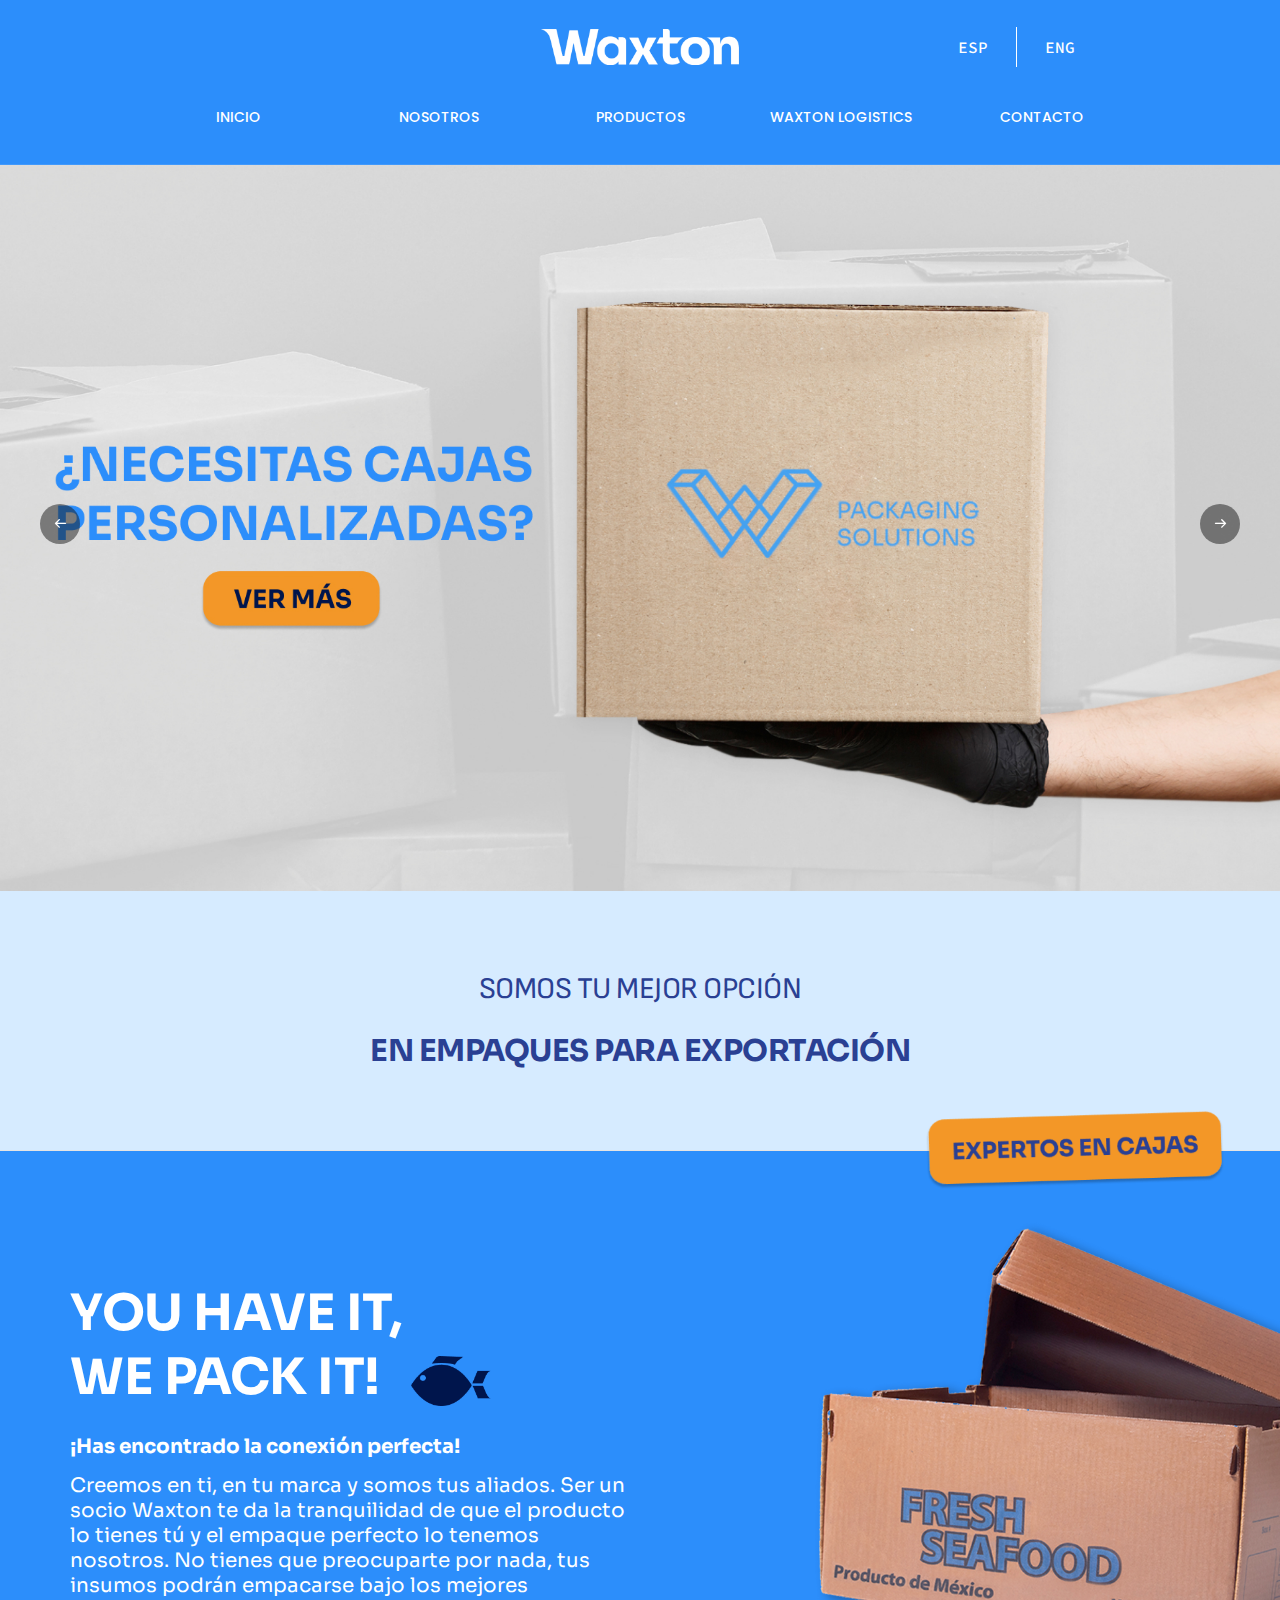
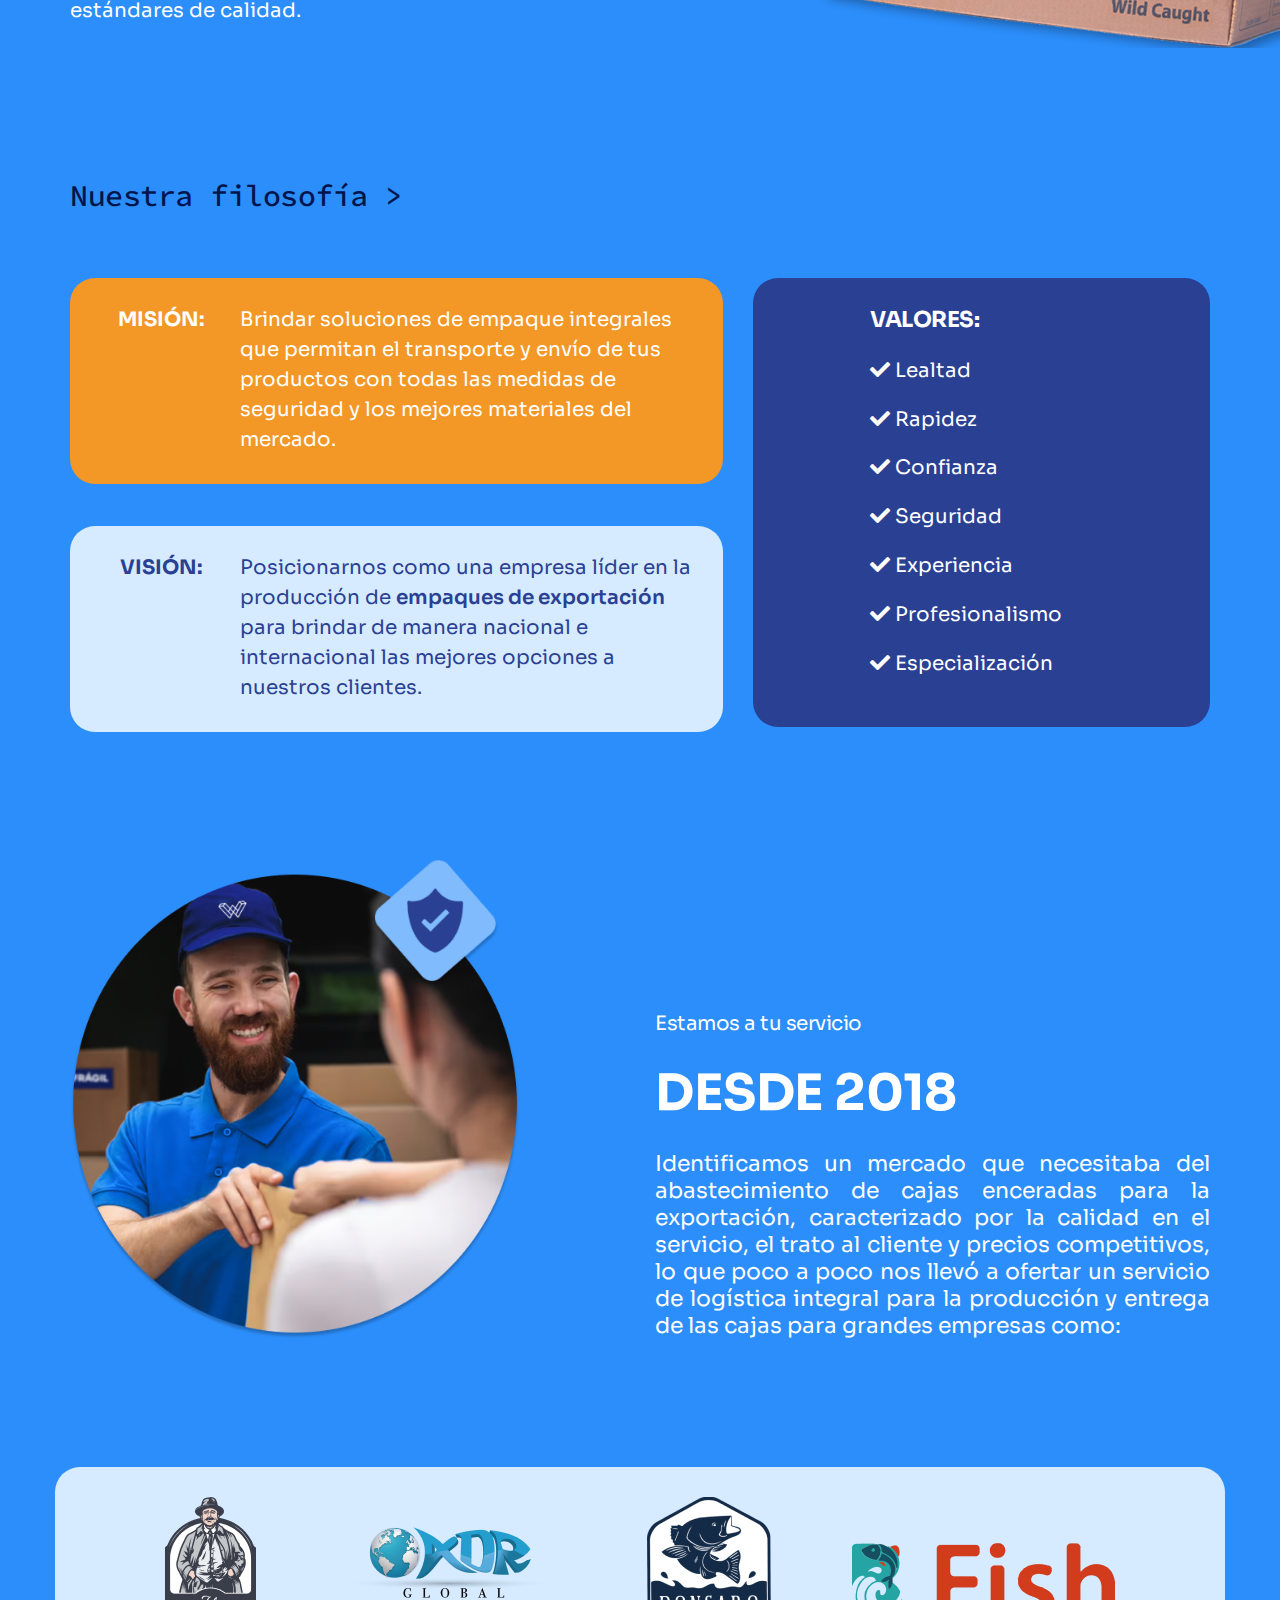
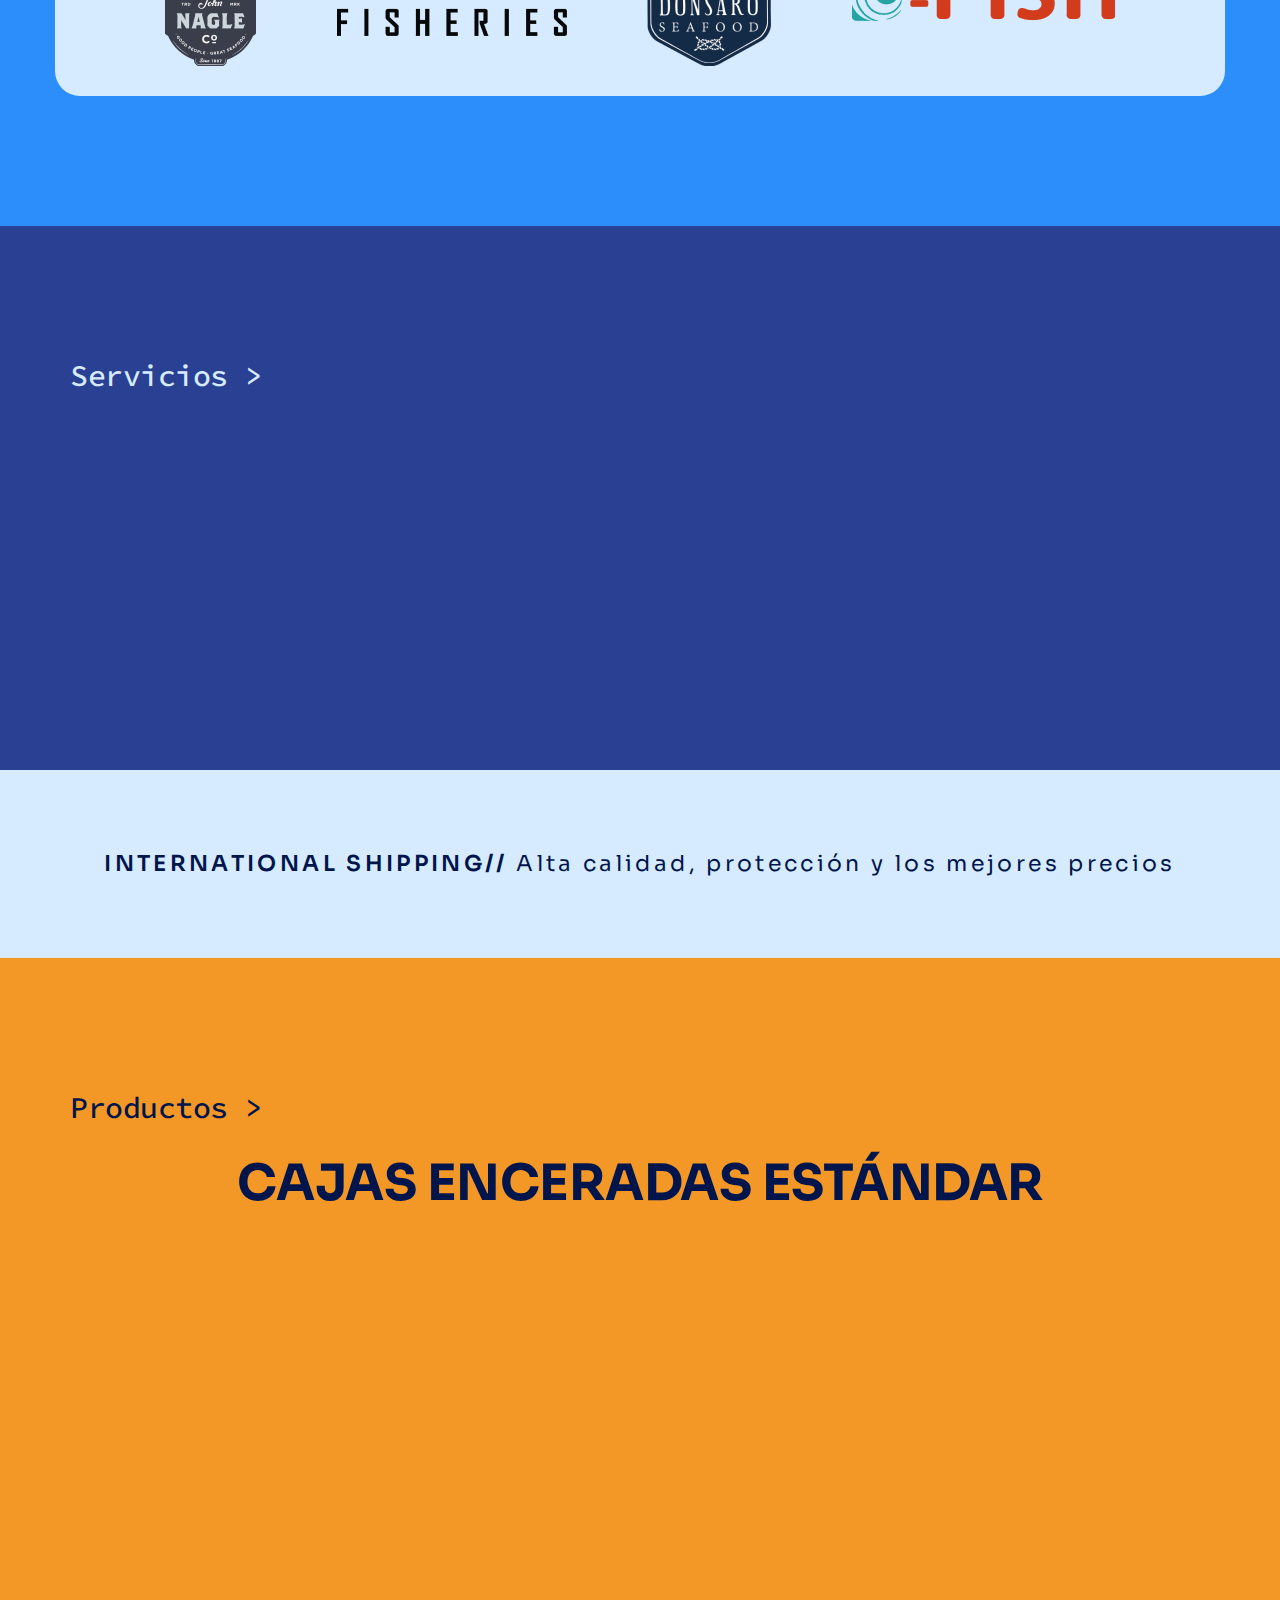
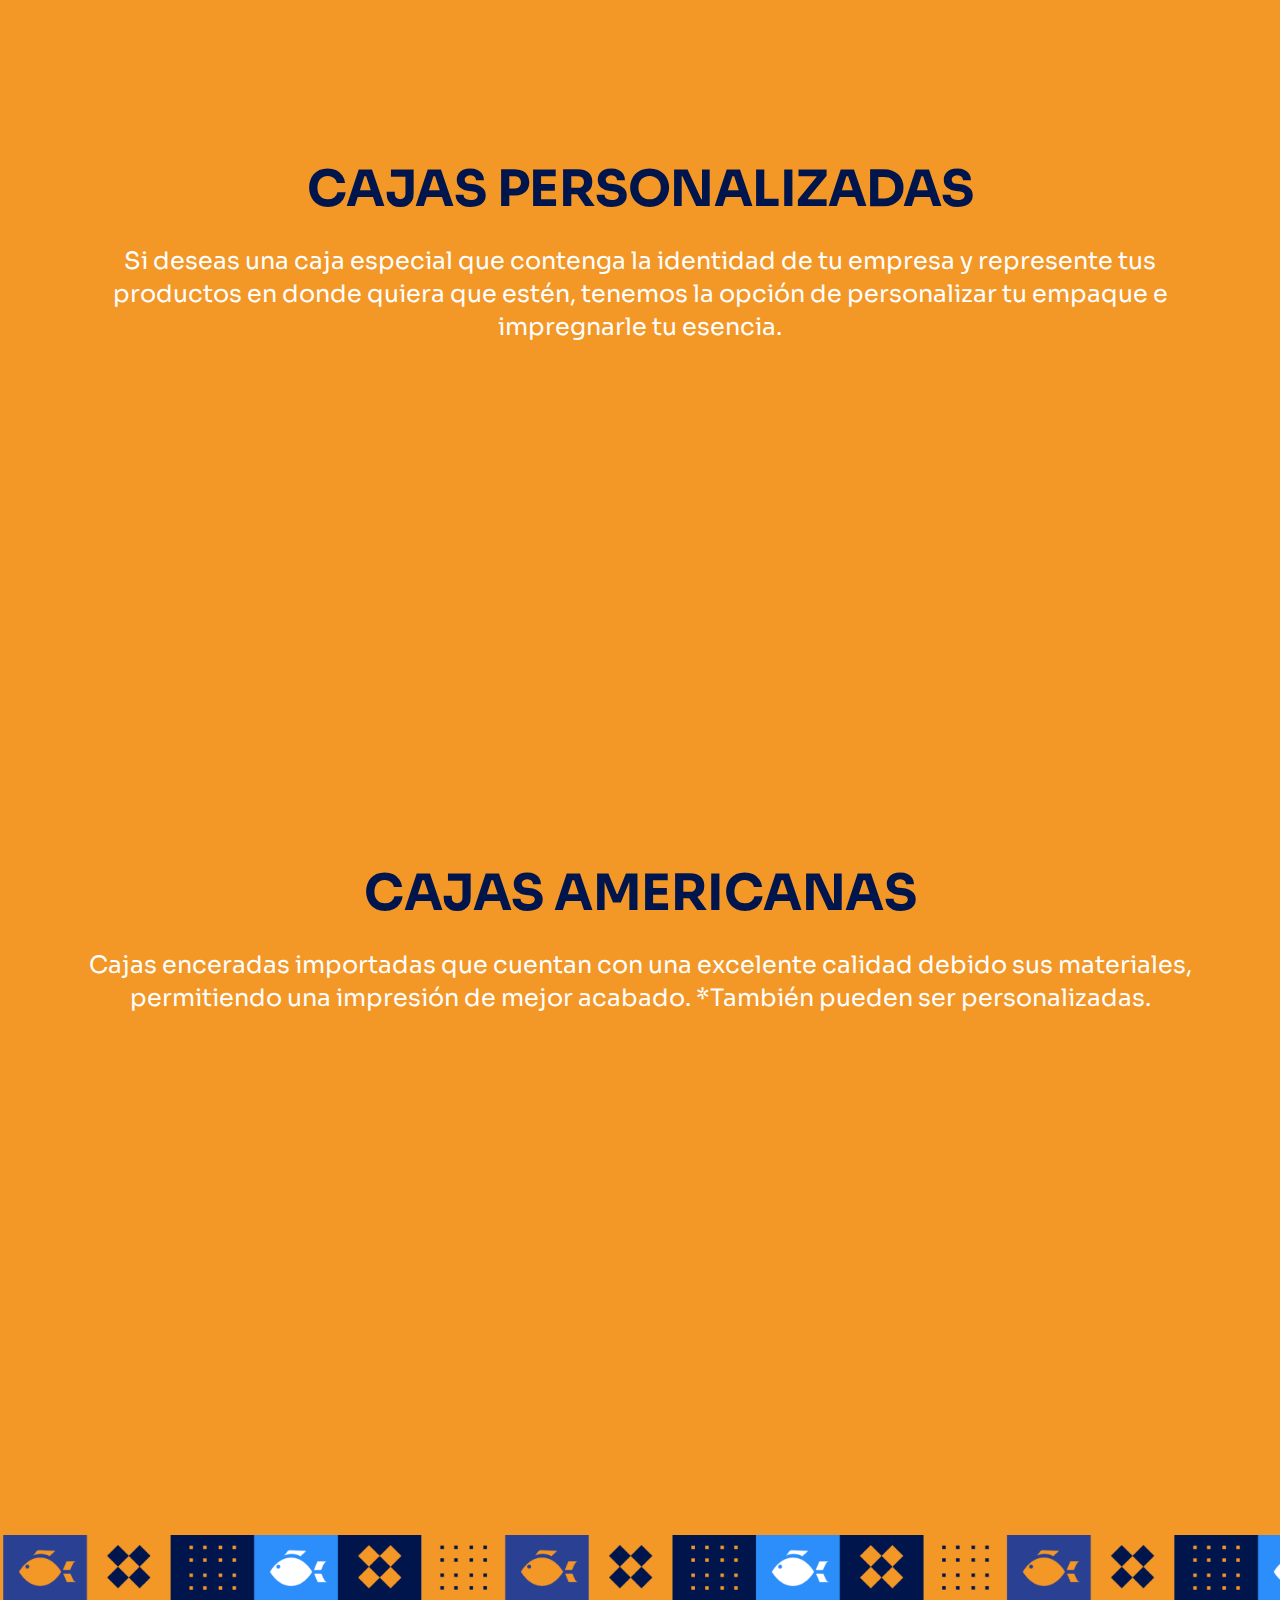
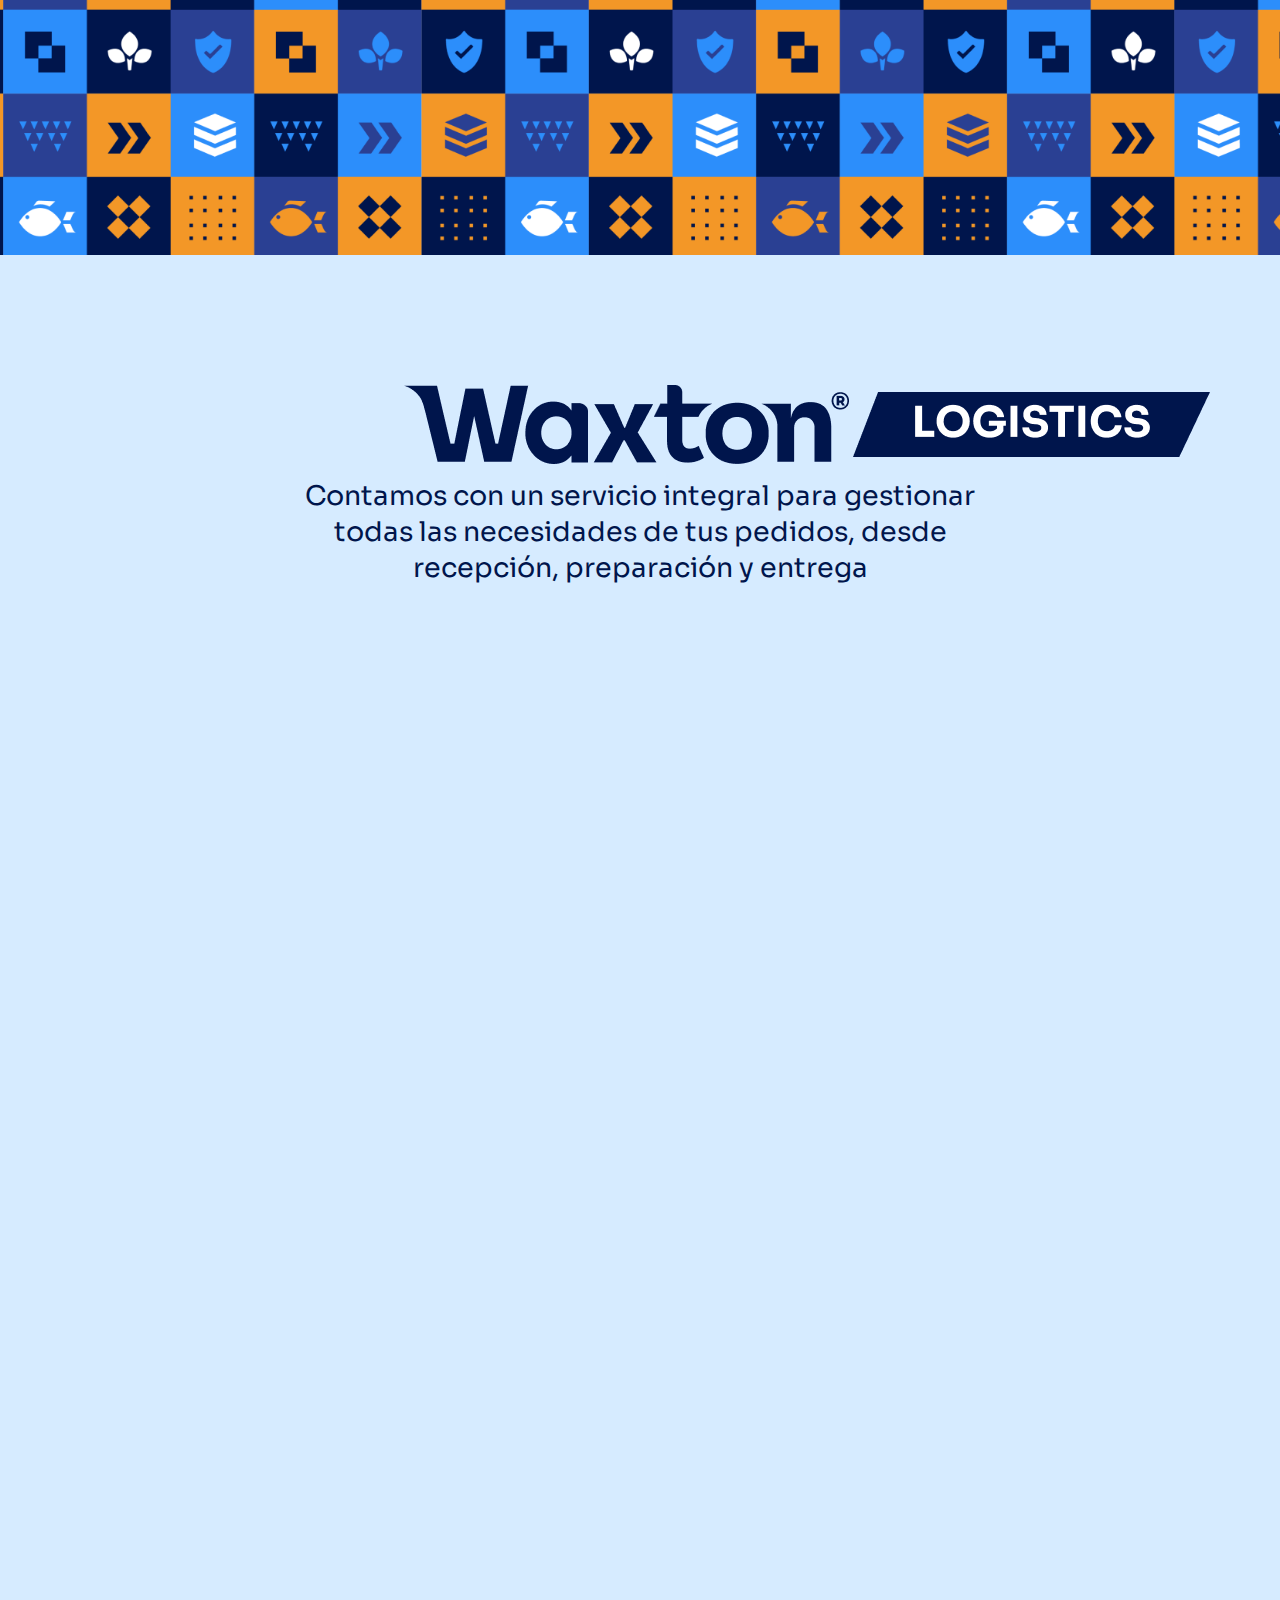
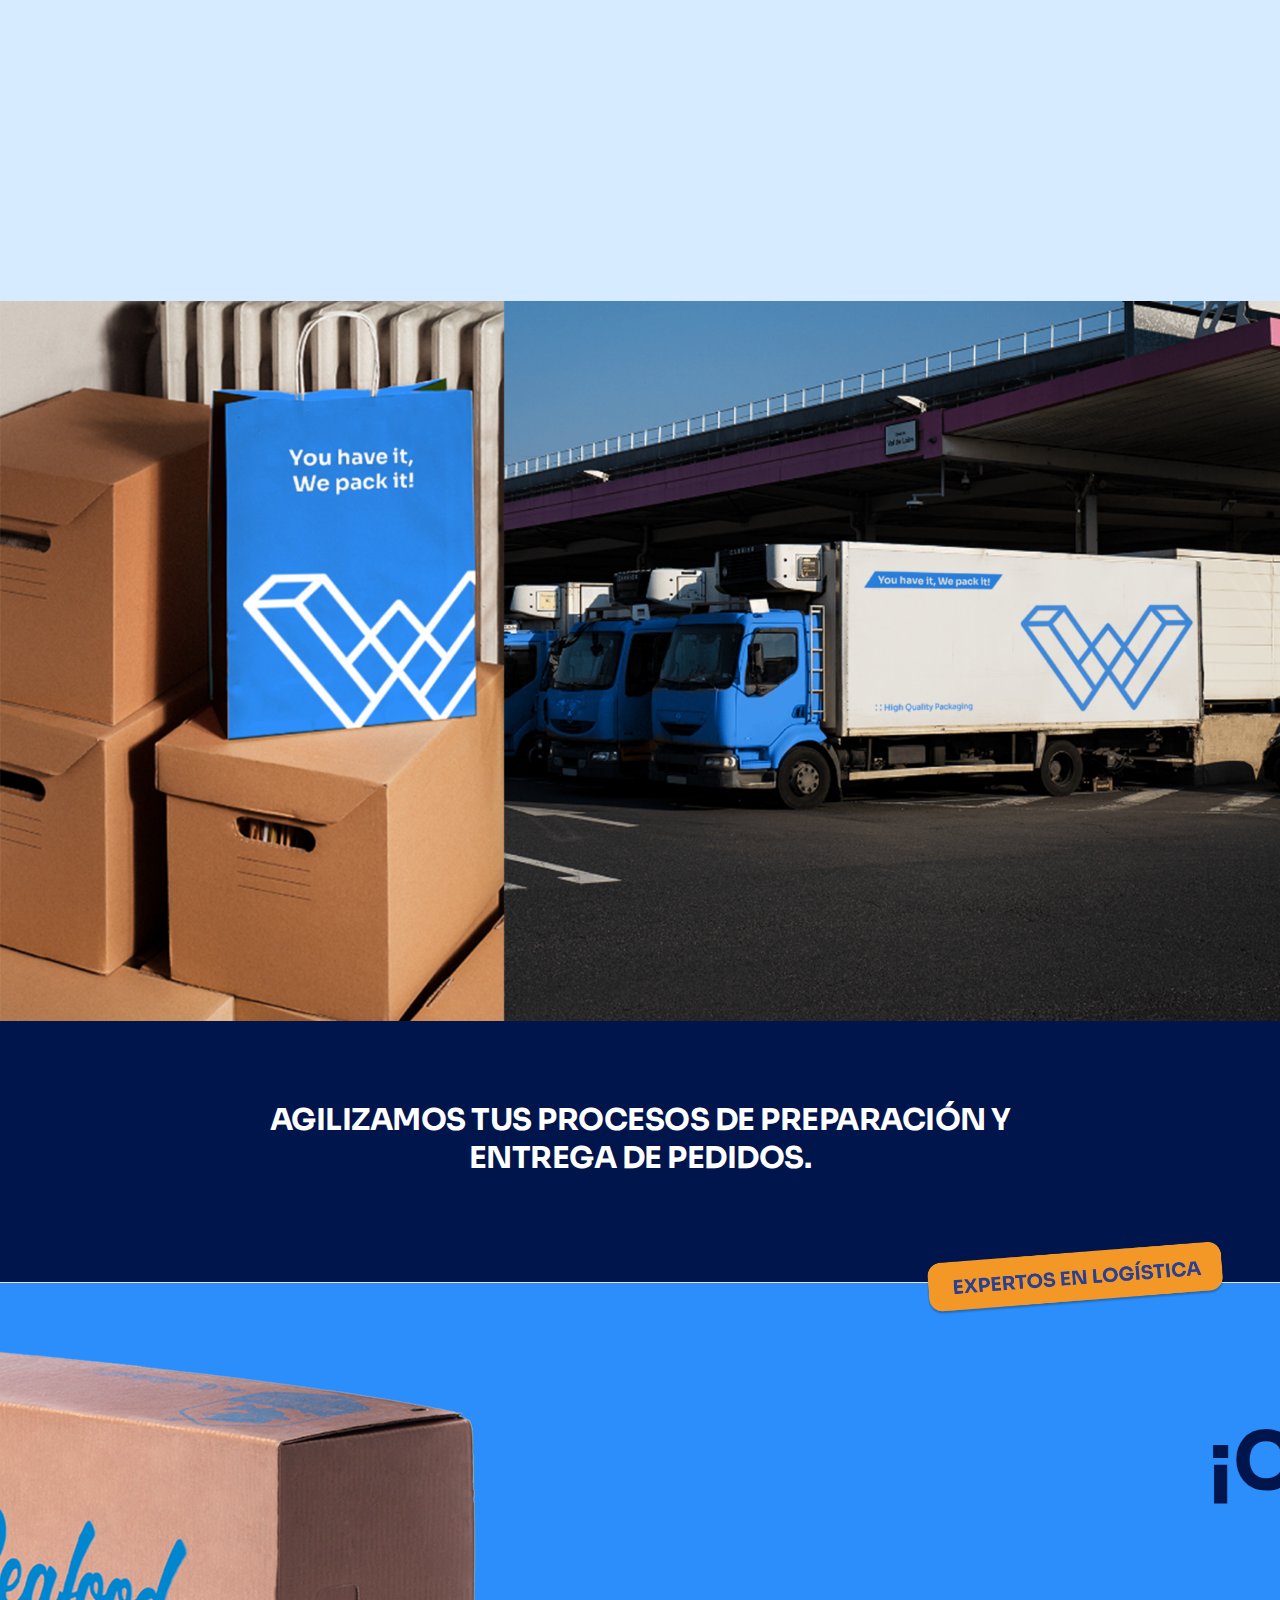
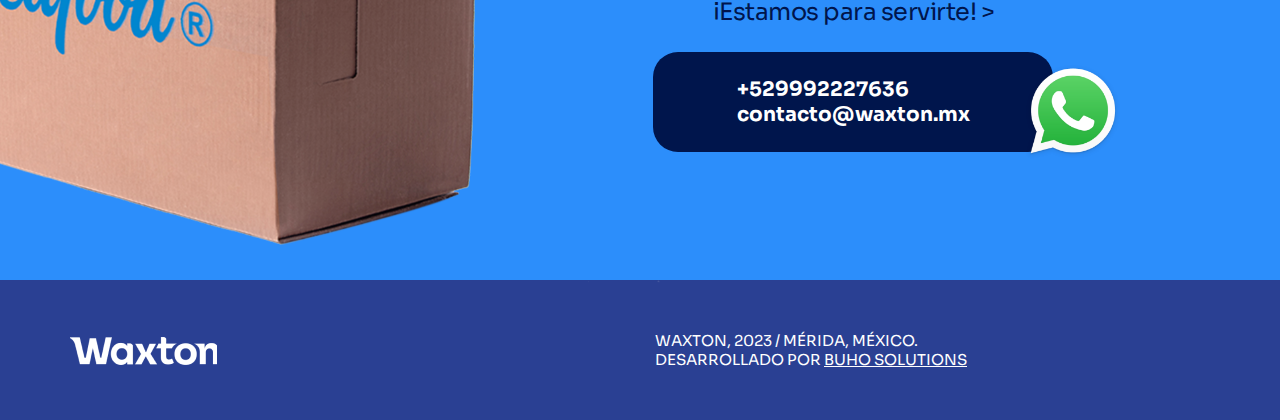
==== commit b36838cc: "Actualizacion 04-12" ====
--- a/index.html
+++ b/index.html
@@ -20,7 +20,7 @@
         <header class="header-with-topbar">
             <nav class="navbar navbar-expand-lg navbar-dark  border-bottom border-color-white-transparent header-light bg-client-blue navbar-boxed header-reverse-scroll top-space navbar-light fixed-top ">
                 
-                <div class="container-fluid nav-header-container">
+                <div class="container-fluid nav-header-container pr-respinsive ">
                     <div class="col-xl-6 col-lg-6 col-sm-6  text-center">
                         <a class="navbar-brand" href="index.html">
                             <img src="images/logos/logo_waxton.png" data-at2x="images/logos/logo_waxton.png" alt="" class="default-logo">
@@ -54,7 +54,14 @@
                                     <a href="#contacto" class="nav-link">CONTACTO</a>
                                 </li>
                             </ul>
-                        </div>
+                            <img class="img-menu-resp" src="images/logos/logo_waxton.png" alt="">
+                        </div>
+                    </div>
+
+                    <div class="container_translate">
+                        <a class="link-esp" href="#!">ESP</a>
+                        <div class="separador-horizontal"></div>
+                        <a class="link-eng" href="index_eng.html">ENG</a>
                     </div>
                 </div>
             </nav>
@@ -69,7 +76,7 @@
 
                             <div class="swiper-wrapper">
                                 <!-- start slider item -->
-                                <div class="swiper-slide cover-background" style="background-image:url('images/slider/slider_1.png');">
+                                <div class="swiper-slide cover-background" style="background-image:url('images/slider/slider_1.jpg');">
                                     <!-- <div class="container h-100">
                                         <div class="row justify-content-left h-100">
                                             <div class="col-12 col-xl-5 col-sm-7 d-flex flex-column justify-content-center text-center align-items-center  h-100">
@@ -121,17 +128,14 @@
             <!-- start section -->
             <section id="inicio" class="background-position-left-bottom bg-client-blue background-no-repeat position-relative">
                 <div class="container">
-                    <div class="row align-items-center">
+                    <div class="row align-items-center position-relative">
                         <div class="col-12 col-xl-6 col-lg-6 ">
                             <div class="row container-inicio-respons">
-                                <div class="col-6 col-xl-12 col-lg-12">
+                                <div class="col-6 col-xl-12 col-lg-12 position-relative">
                                     <h5 class="title-section-web-pack" data-wow-delay="0.1s">
                                         YOU HAVE IT, <br>
                                         WE PACK IT! &nbsp; <img class="image-dnone" width="80" height="50" src="images/icons/icon_pez.png" alt=""> 
                                     </h5>
-                                </div>
-                                <div class="col-6 col-xl-12 d-none-responsive ">
-                                    <img src="images/CAJA_1.png" alt="Imagen caja" />
                                 </div>
                             </div>
                             <div class="row">
@@ -140,13 +144,10 @@
                                     Creemos en ti, en tu marca y somos tus aliados. Ser un socio Waxton te da la tranquilidad de que el producto lo tienes tú y el empaque perfecto lo tenemos nosotros. No tienes que preocuparte por nada, tus insumos podrán empacarse bajo los mejores estándares de calidad.
                                 </p>
                             </div>
-                            
-                            
-                        </div>
-                        <div class="col-12 col-xl-6 col-lg-6 position-relative z-index-1 md-margin-50px-bottom sm-margin-35px-bottom wow animate__fadeIn p-0 image-dnone image-dnone-lg" data-wow-delay="0.1s">
-                            <img loading="lazy" src="images/CAJA_1.png" alt="Imagen caja" />
-                        </div>
-                        
+                        </div>
+                        
+                        <img class="img-caja-2" loading="lazy" src="images/CAJA_1.png" alt="Imagen caja" />
+                       
                     </div>
                 </div>
             </section>
@@ -229,21 +230,27 @@
                 <div class="container padding-ten-top">
                     <div class="row bg-client-blue2 border-radius-25px container-logos ">
                         <!-- start client logo item -->
-                           <img class="img-logo1" alt="" src="images/empresas/empresa_1.png">
+                        <div class="card2">
+                            <img class="img-logo1" alt="" src="images/empresas/empresa_1.png">
+                        </div>
                         
                         <!-- end client logo item -->
                         <!-- start client logo item -->
-                        
+                        <div class="card2">
                             <img class="img-logo2" alt="" src="images/empresas/empresa_2.png">
+                        </div>
                        
                         <!-- end client logo item -->
                         <!-- start client logo item -->
-                        
+                        <div class="card2">
                             <img class="img-logo3" alt="" src="images/empresas/empresa_3.png">
+                        </div>
                        
                         <!-- end client logo item -->
                         <!-- start client logo item -->
-                           <img class="img-logo4" alt="" src="images/empresas/empresa_4.png">
+                        <div class="card2">
+                            <img class="img-logo4" alt="" src="images/empresas/empresa_4.png">
+                        </div>
                         
                         <!-- end client logo item -->
                     </div>
@@ -609,7 +616,7 @@
                         <div class="col-12 col-sm-4 text-center text-sm-start xs-margin-20px-bottom">
                             <a href="#!" class="footer-logo"><img src="images/logos/logo-footer.png" data-at2x="images/logos/logo-footer.png" alt=""></a>
                         </div>
-                        <div class="col-12 col-sm-4  text-left  last-paragraph-no-margin">
+                        <div class="col-12 col-sm-6  text-left  last-paragraph-no-margin">
                             <p class="footer-text">WAXTON, 2023 / MÉRIDA, MÉXICO. <br>
                                 DESARROLLADO POR <a class="link-buho" href="https://www.buho-solutions.com/" target="_blank">BUHO SOLUTIONS</a>
                             </p>
--- a/css/style.css
+++ b/css/style.css
@@ -2839,7 +2839,7 @@
 .top-bar.navbar-dark .header-social-icon > a:hover, 
 .top-bar.navbar-dark .header-cart-icon > a:hover,
 .top-bar.navbar-dark .header-language > a:hover, 
-.top-bar.navbar-dark .header-language.dropdown-style-01 .btn:hover {  color: white !important; background: #00154C; text-align: center; border-radius: 20px; font-size: 12px; cursor: pointer; }
+.top-bar.navbar-dark .header-language.dropdown-style-01 .btn:hover {  color: white !important; background: #00154C; text-align: center; border-radius: 20px; font-size: 14px; cursor: pointer; }
 .navbar.navbar-light .navbar-nav .nav-link { color: #fff; }
 .navbar.navbar-light .navbar-nav .nav-link.active,
 .navbar-light .navbar-nav .nav-link:hover,
@@ -5509,6 +5509,7 @@
     justify-content: space-evenly;
     align-items: center;
     padding: 30px;
+    flex-flow: wrap;
 }
 
 .max-width-100 {
@@ -5527,4 +5528,74 @@
     width: 700px;
     top: -190px;
     left: -16px;
+}
+
+.card2 {
+    width: auto;
+    padding: 0;
+}
+
+.img-caja-2 {
+    position: absolute;
+    width: 500px;
+    top: -61px;
+    right: -88px;
+    padding: 0;
+
+}
+
+.container_translate{
+    display: flex;
+    justify-content: center;
+    align-items: center;
+    position: absolute;
+    right: 170px;
+    gap: 2rem;
+    top: 27px;
+}
+
+.pr-respinsive{
+    position: relative;
+}
+
+.img-menu-resp {
+    display: none;
+}
+
+.mb-responsive{
+    margin-bottom: 7rem;
+}
+
+.container_translate-2{
+    display: none;
+}
+
+.link-esp {
+    color: #FFF;
+    font-family: 'Source Code Pro';
+    font-size: 16px;
+    font-style: normal;
+    font-weight: 500;
+    line-height: normal;
+    text-transform: uppercase;
+}
+
+.separador-horizontal {
+    width: 1px;
+    height: 40px;
+    background-color: #FFF;
+}
+
+.link-eng {
+    color: #FFF;
+    font-family: 'Source Code Pro';
+    font-size: 16px;
+    font-style: normal;
+    font-weight: 500;
+    line-height: normal;
+    text-transform: uppercase;
+}
+
+.link-esp:hover, .link-eng:hover {
+    color: #fff;
 }--- a/css/responsive.css
+++ b/css/responsive.css
@@ -2901,6 +2901,17 @@
         font-size: 22px;
     }
 
+    .h-250px-resp{
+        height: 600px !important;
+    }
+
+    .img-caja-2 {
+        position: absolute;
+        width: 400px;
+        top: 8px;
+        right: -21px;
+        padding: 0;
+    }
 }
 
 @media only screen and (max-width:1024px) and (min-width: 778px) {
@@ -2934,7 +2945,6 @@
     .navbar-collapse{
         position: absolute;
         top: 100%;
-        left: 0;
         width: 100%;
         background: #2C8EFB;;
         overflow: hidden;
@@ -3223,9 +3233,9 @@
 
     .icon-whatssap{
         position: absolute;
-        right: -45px;
-        width: 80px;
-        top: 27px;
+        right: -23px;
+        width: 70px;
+        top: 39px;
     }
 
     .marquee-contact{
@@ -4951,6 +4961,58 @@
     
     /* consulting */
     .home-dentist .popup-youtube.absolute-middle-center { left: 50%; }
+
+    .card2 {
+        width: 40%;
+    }
+
+    .container-logos{
+        row-gap: 5rem;
+    }
+
+    .img-logo1{
+        width: 101px;
+        height: 179px;
+    }
+
+    .img-logo3 {
+        width: 134px;
+        height: 179px;
+        padding: 0;
+    }
+
+    .img-caja{
+        position: absolute;
+        width: 550px;
+        top: -164px;
+        left: -17px;
+    }
+
+    .img-caja-2 {
+        position: absolute;
+        width: 250px;
+        top: -68px;
+        right: -24px;
+        padding: 0;
+    }
+
+    .img-responsive-none{
+        display: block;
+    }
+    .container_translate {
+        display: flex;
+        justify-content: center;
+        align-items: center;
+        position: absolute;
+        right: 170px;
+        gap: 2rem;
+        top: 18px;
+        z-index: 10;
+    }
+
+    .h-250px-resp {
+        height: 500px !important;
+    }
 }
 
 @media only screen and (max-width: 991px) and (orientation: landscape) {
@@ -5007,6 +5069,8 @@
     .md-landscape-h-600px { height: 600px !important; }
     .md-landscape-h-650px { height: 650px !important; }
     .md-landscape-h-700px { height: 700px !important; }
+
+    
 }
 
 @media only screen and (max-width: 991px) and (min-width: 767px) and (orientation: landscape) {
@@ -6864,6 +6928,8 @@
         height: 100vh;
         z-index: 9999;
         display: flex;
+        flex-direction: column;
+        gap: 6rem;
     }
 
     .navbar.navbar-dark .navbar-nav .nav-link, .navbar.navbar-light .navbar-nav .nav-link, .sticky .navbar.navbar-dark .navbar-nav .nav-link, .sticky .navbar.navbar-light .navbar-nav .nav-link, header.sticky .navbar.top-logo .navbar-nav .nav-link {
@@ -6904,12 +6970,76 @@
         padding-left: 0.8rem;
         padding-right: 0.8rem;
     }
+
+    .card2 {
+        width: 80%;
+    }
+
+    .container-logos {
+        text-align: center;
+    }
+
+    .img-caja {
+        position: absolute;
+        width: 350px;
+        top: -78px;
+        left: -78px;
+    }
+
+    .img-caja-2 {
+        position: absolute;
+        width: 180px;
+        top: -54px;
+        right: 0px;
+        padding: 0;
+    }
+
+    .container_translate{
+        display: flex;
+        right: 70px;
+    }
+
+    .link-esp, .link-eng {
+        font-size: 14px;
+    }
+
+    .pr-respinsive{
+        position: initial;
+    }
+
+    .img-menu-resp {
+        display: block;
+        width: 200px;
+    }
+
+    .container_translate-2{
+        display: flex;
+        justify-content: center;
+        align-items: center;
+        gap: 4rem;
+    }
+
+    .container_translate-2 .link-esp, .container_translate-2 .link-eng {
+        font-size: 24px;
+    }
+
+    .h-250px-resp{
+        height: 250px !important;
+    }
     
 }
 
 @media (max-width: 420px) {
     .icon-whatssap{
         right: -14px;
+    }
+
+    .valores-title {
+        font-size: 16px;
+    }
+
+    .vision-title, .mision-title, .valores-title {
+        font-size: 15px;
     }
 
     
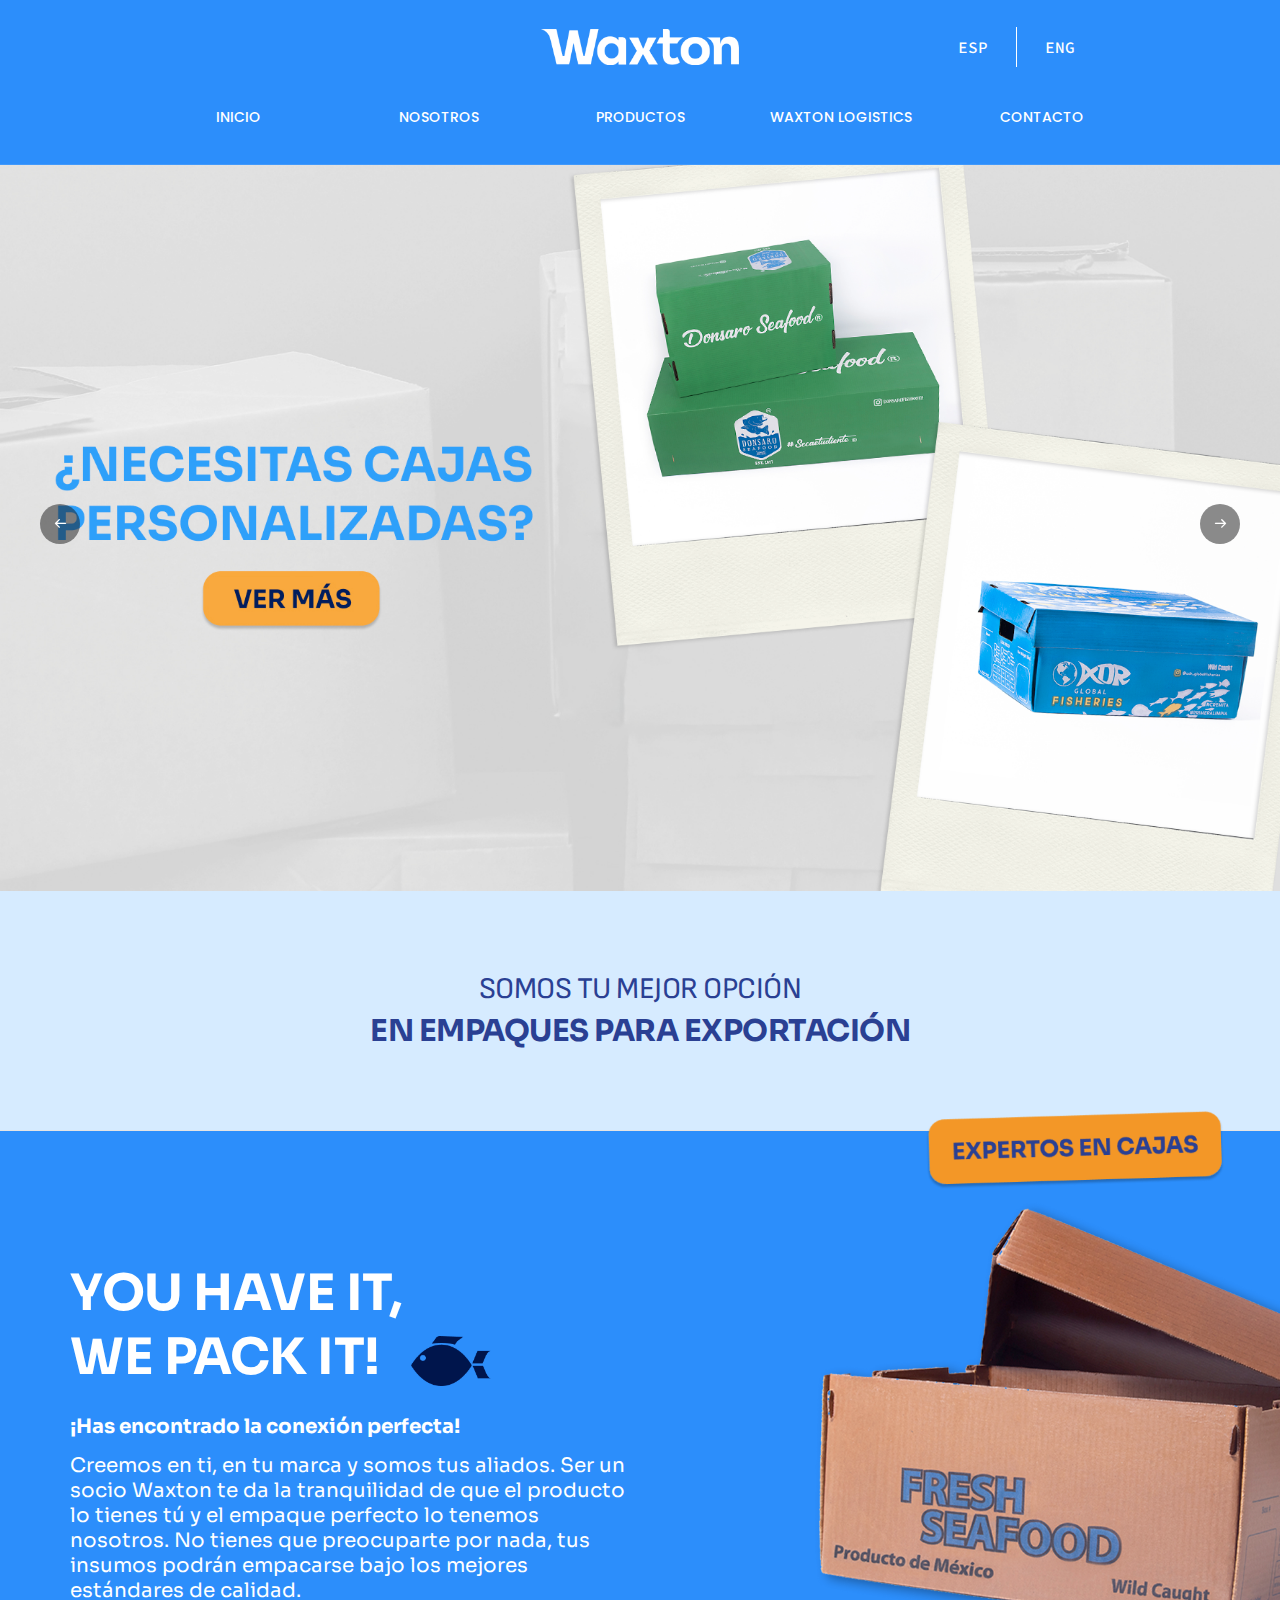
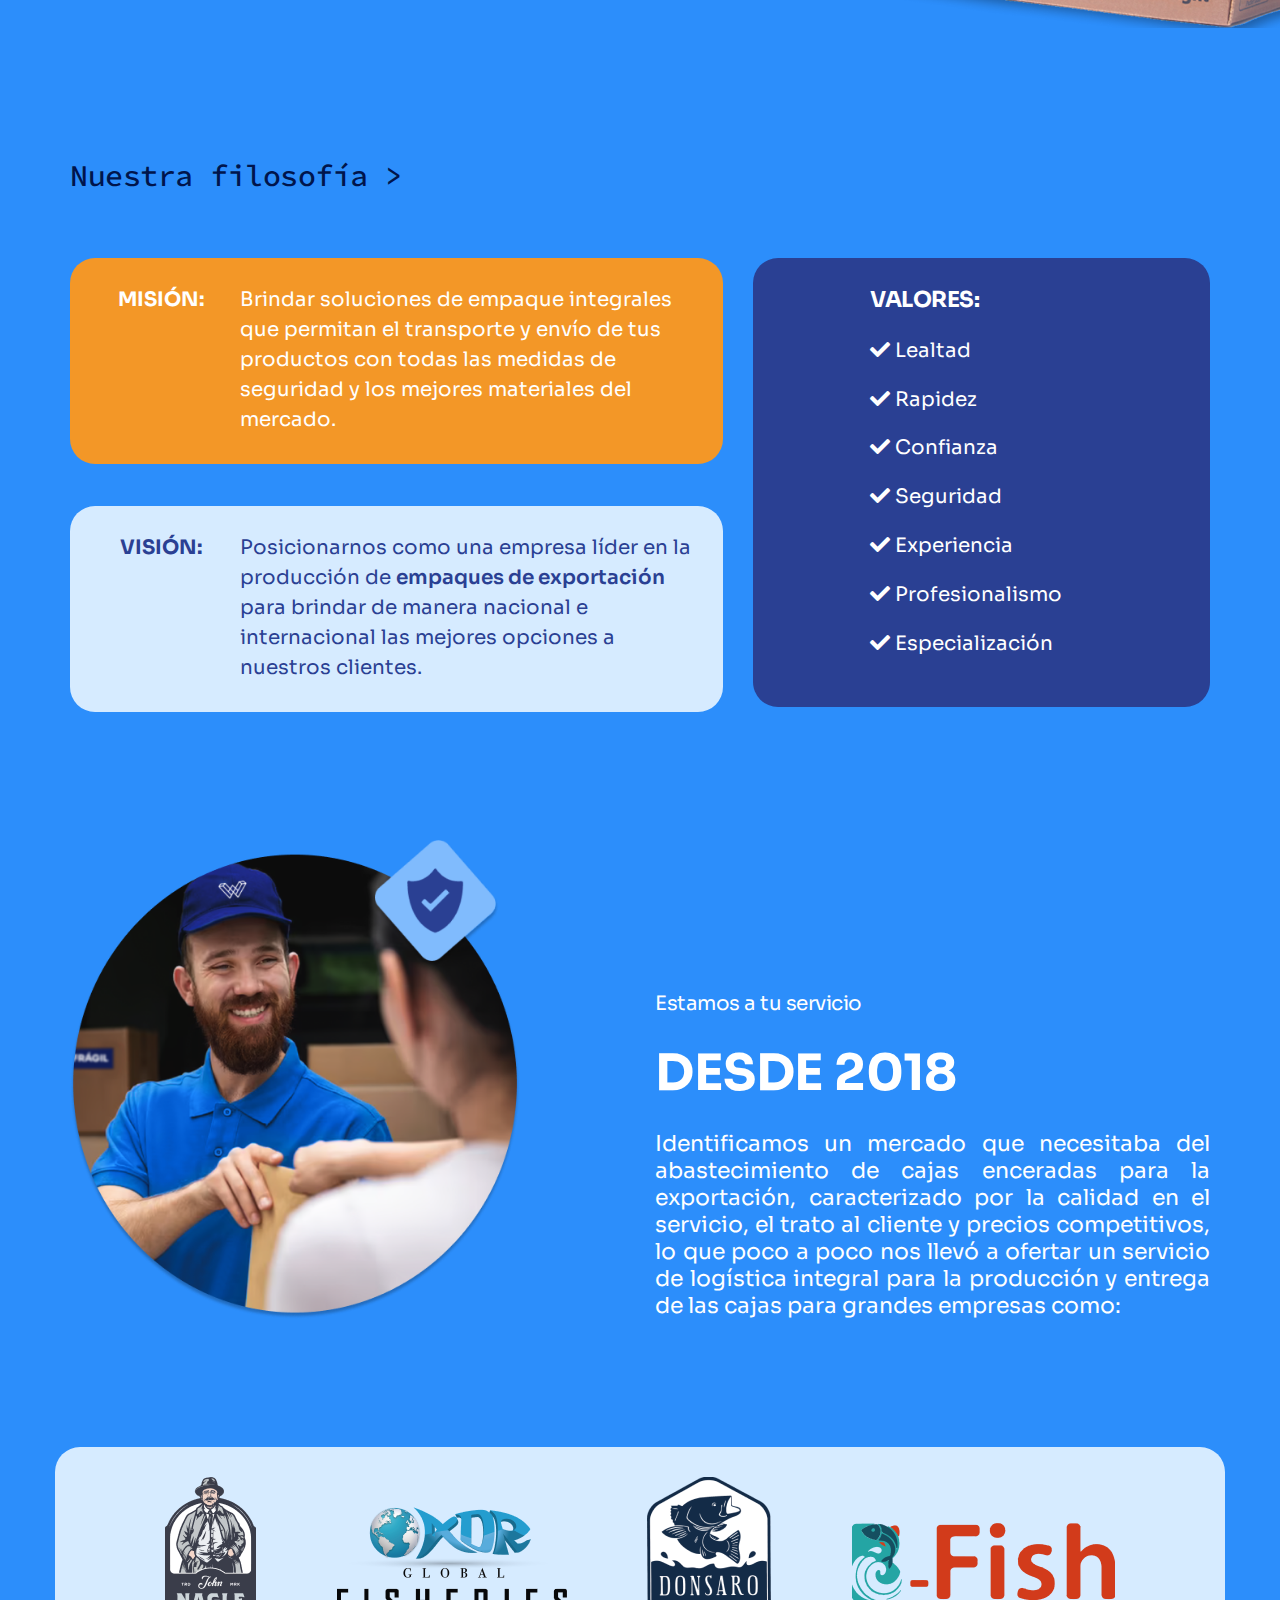
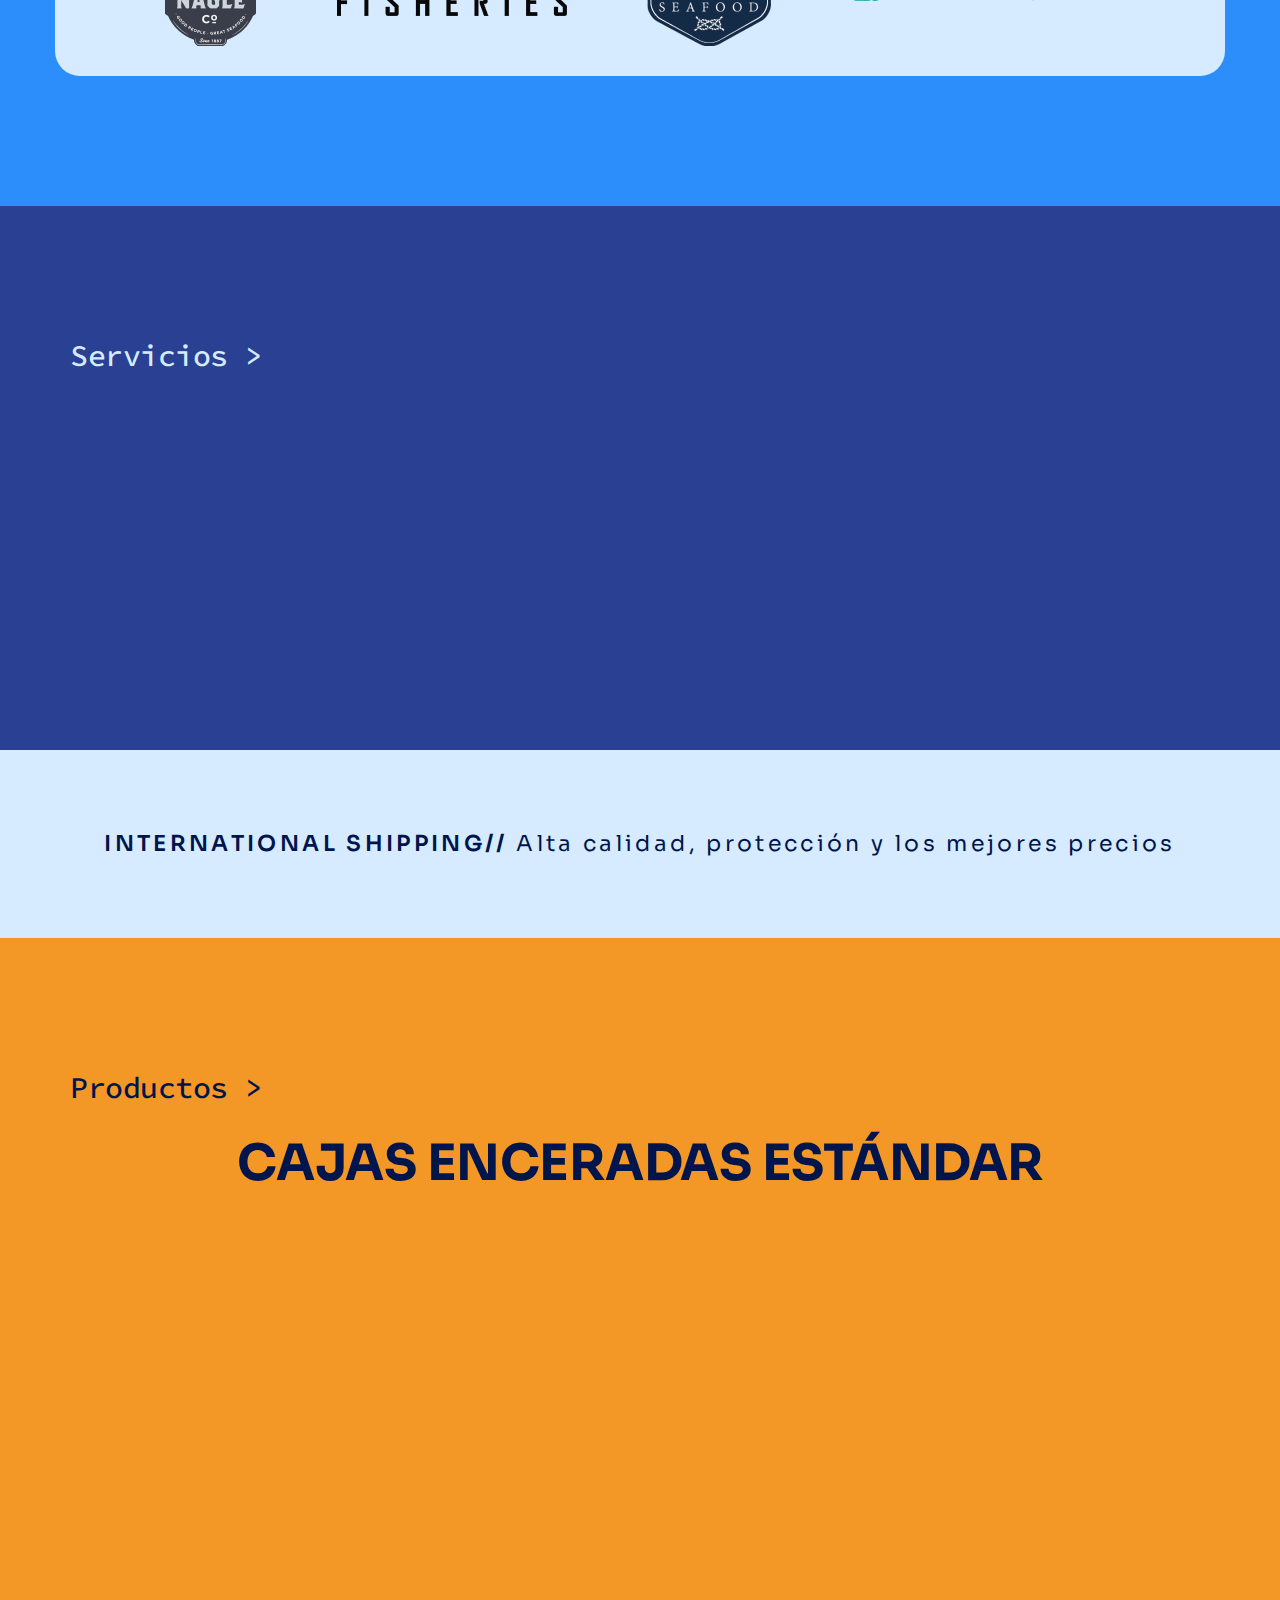
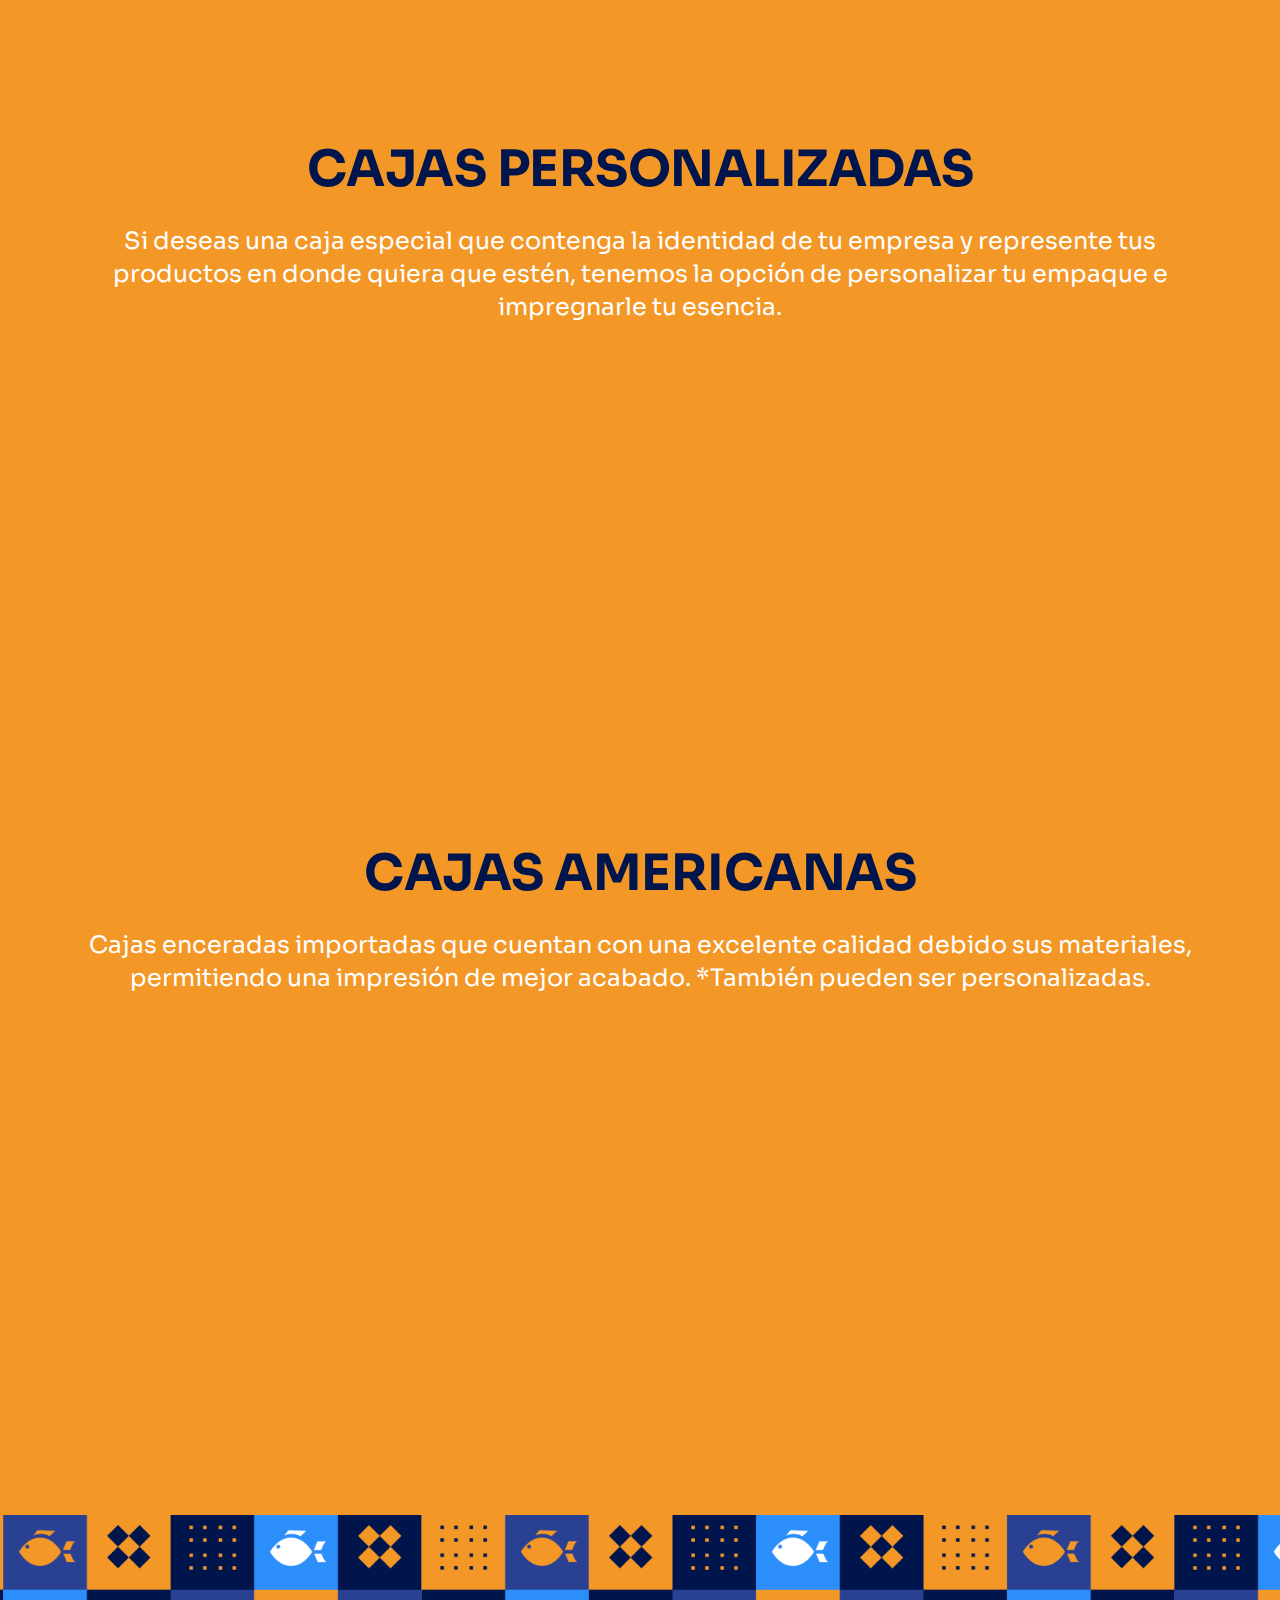
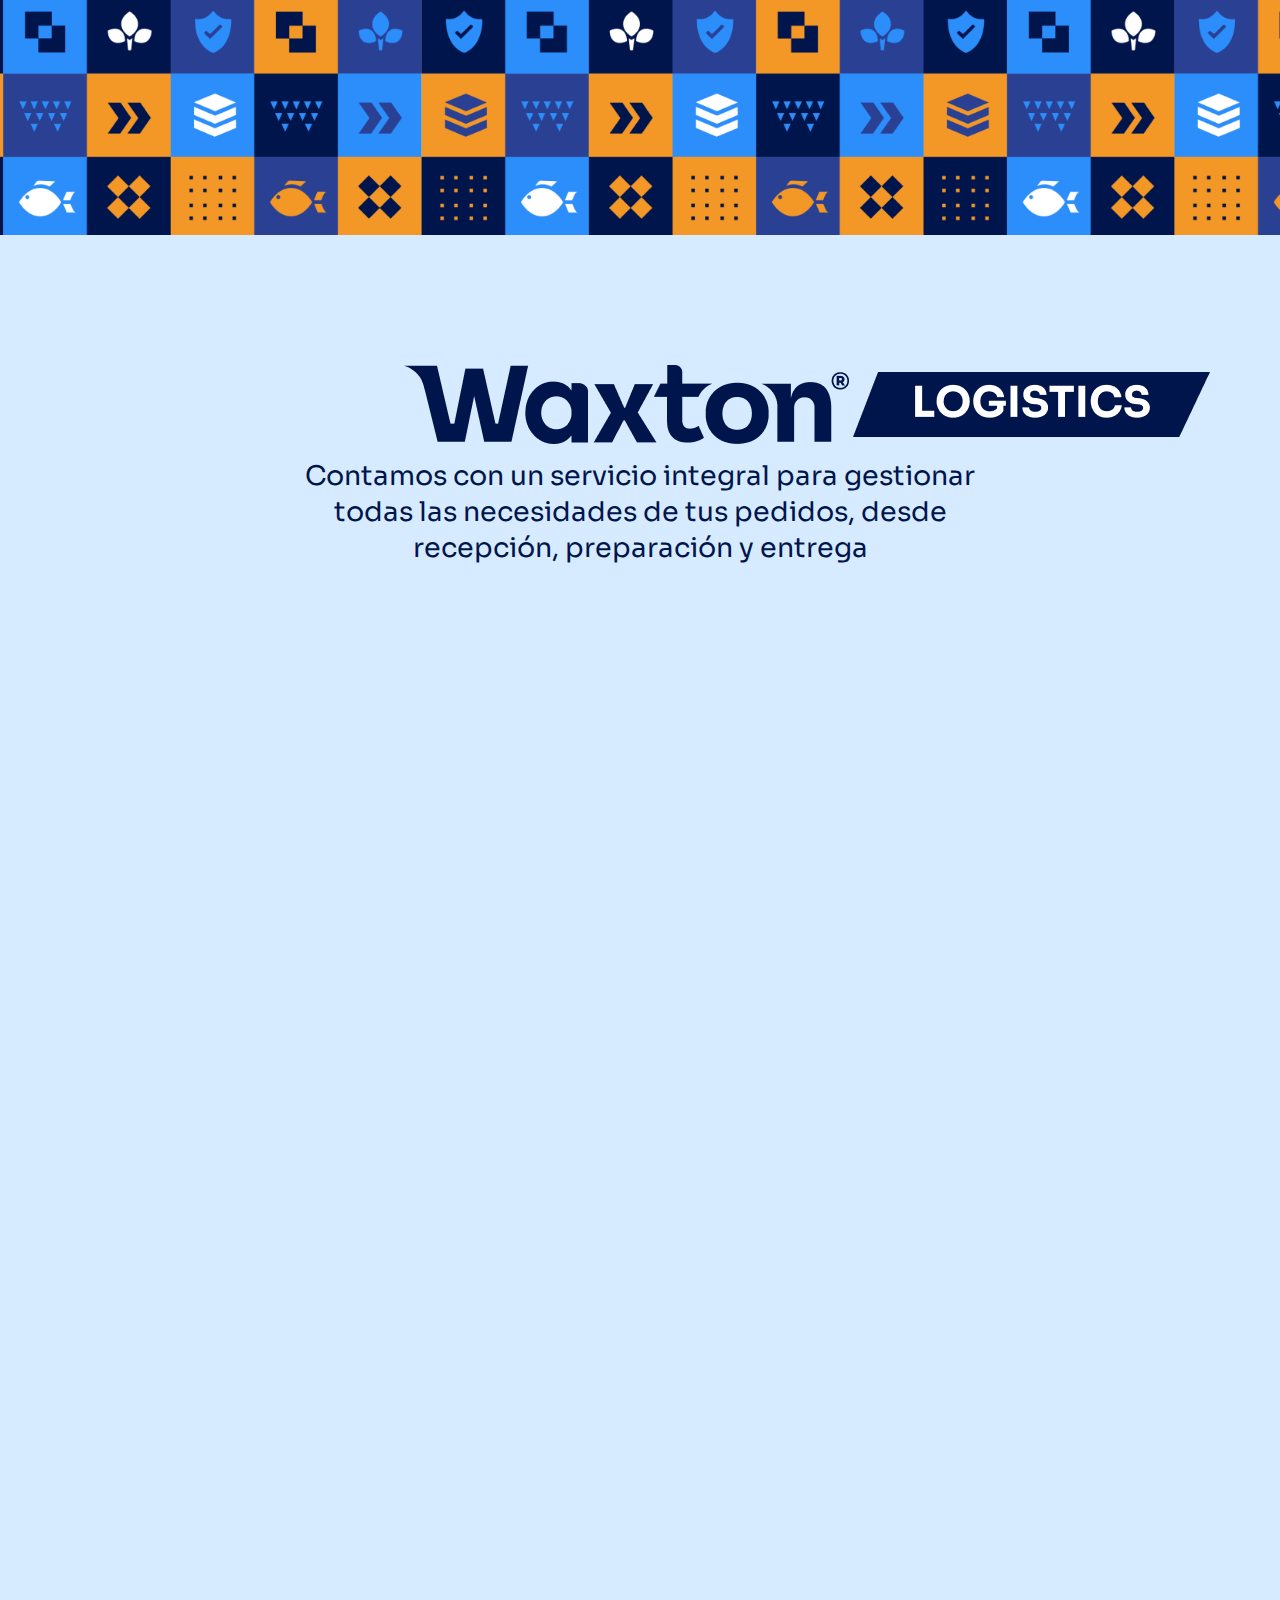
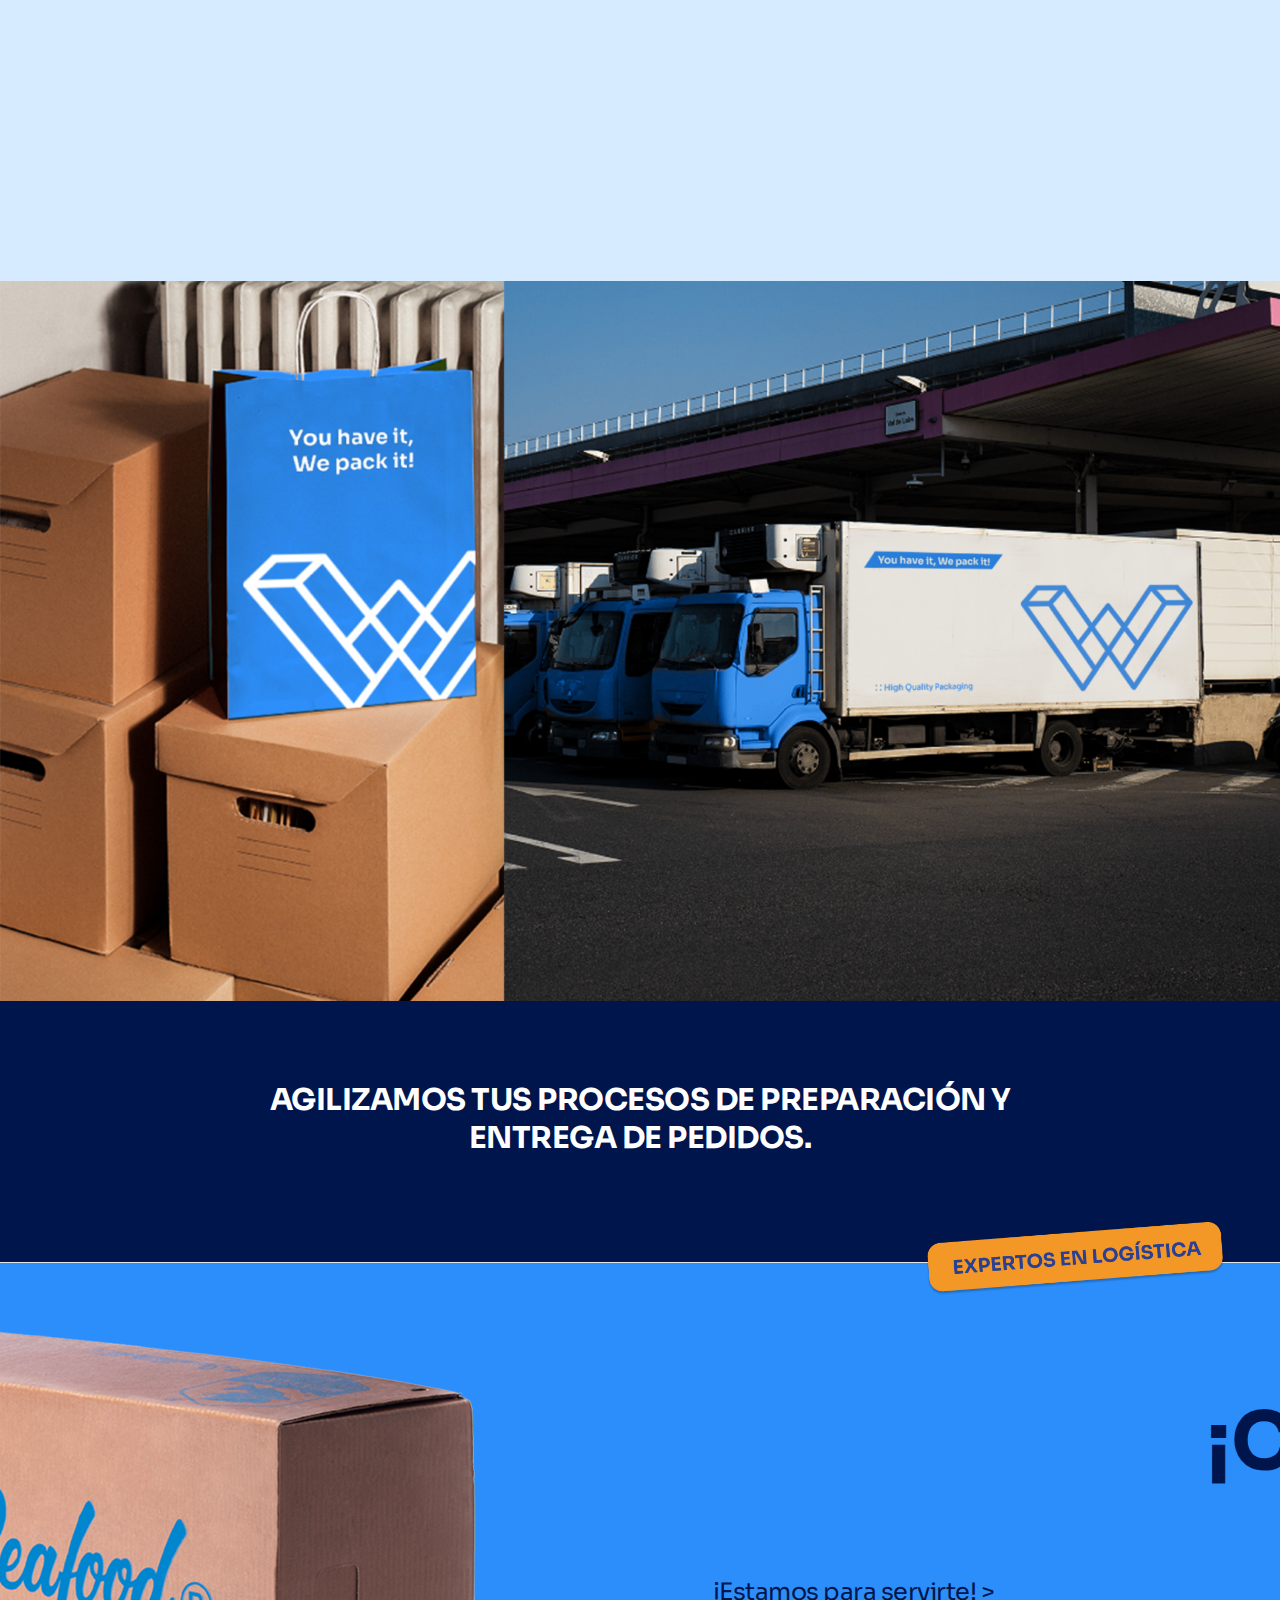
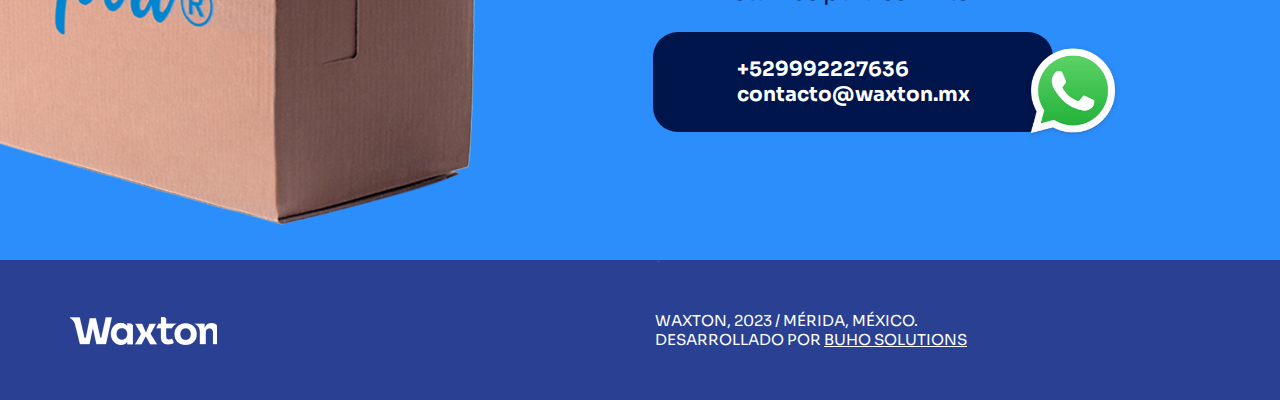
==== commit 04d328d0: "actualizacion 05-12" ====
--- a/index.html
+++ b/index.html
@@ -76,7 +76,7 @@
 
                             <div class="swiper-wrapper">
                                 <!-- start slider item -->
-                                <div class="swiper-slide cover-background" style="background-image:url('images/slider/slider_1.jpg');">
+                                <div class="swiper-slide cover-background" style="background-image:url('images/slider/slider-1.png');">
                                     <!-- <div class="container h-100">
                                         <div class="row justify-content-left h-100">
                                             <div class="col-12 col-xl-5 col-sm-7 d-flex flex-column justify-content-center text-center align-items-center  h-100">
--- a/css/style.css
+++ b/css/style.css
@@ -5021,6 +5021,7 @@
     font-style: normal;
     font-weight: 400;
     line-height: normal;
+    margin-bottom: 5px;
 }
 
 .banner-title{
--- a/css/responsive.css
+++ b/css/responsive.css
@@ -6910,6 +6910,7 @@
 
     .banner-subtitle, .banner-title{
         font-size: 20px;
+        margin-bottom: 0;
     }
 
     .navbar-brand{
